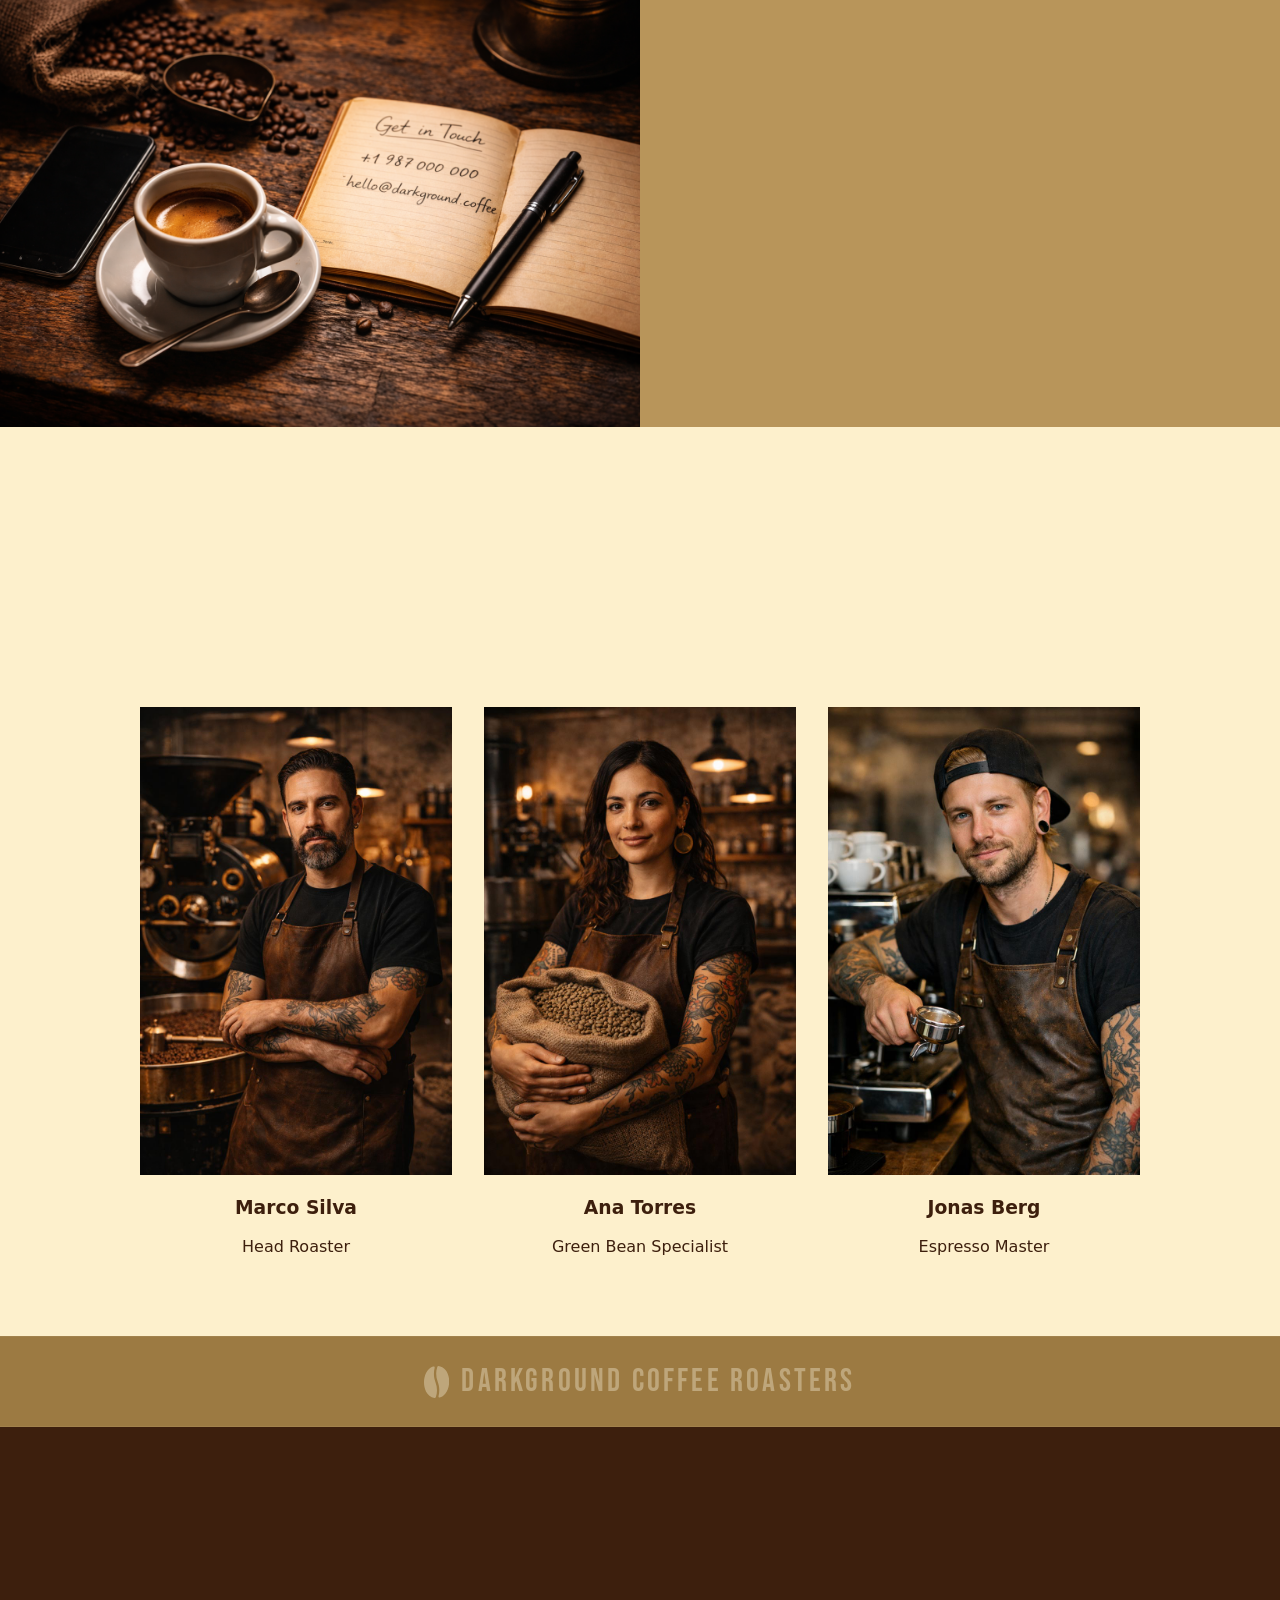
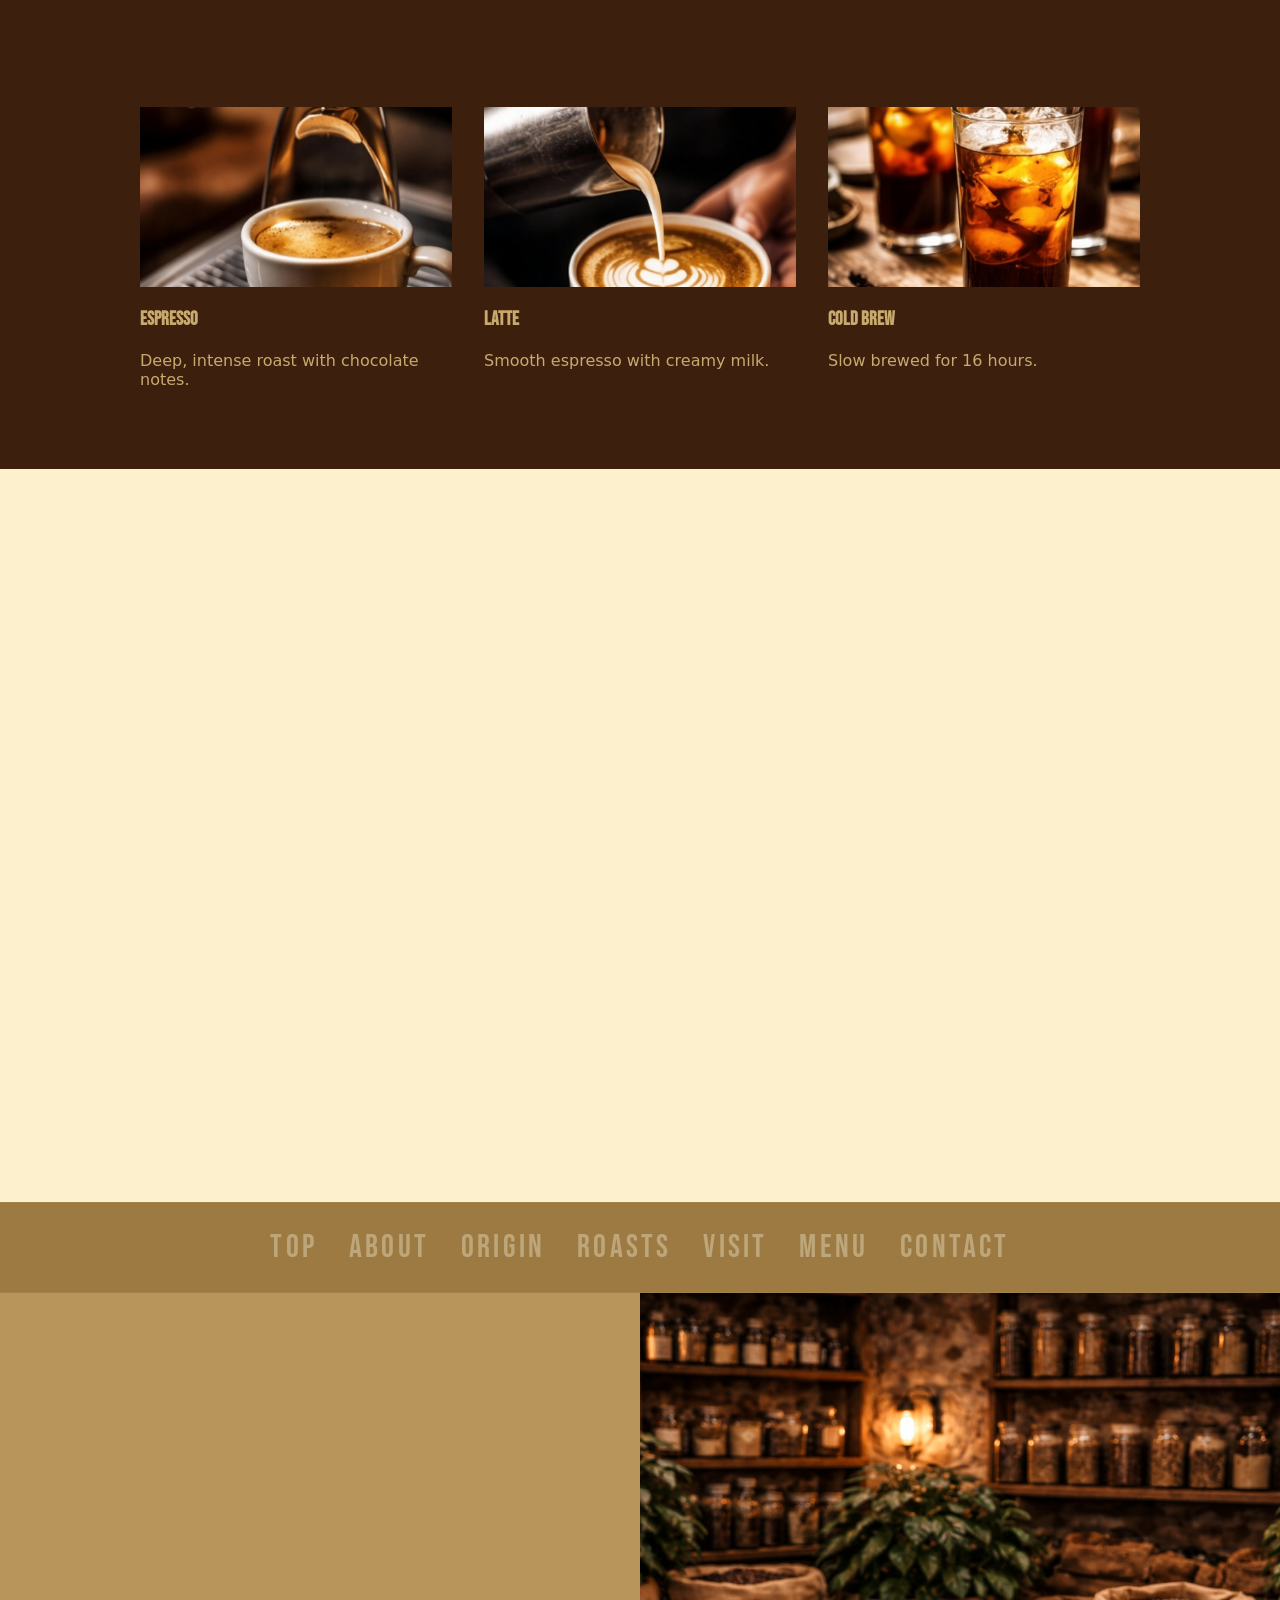
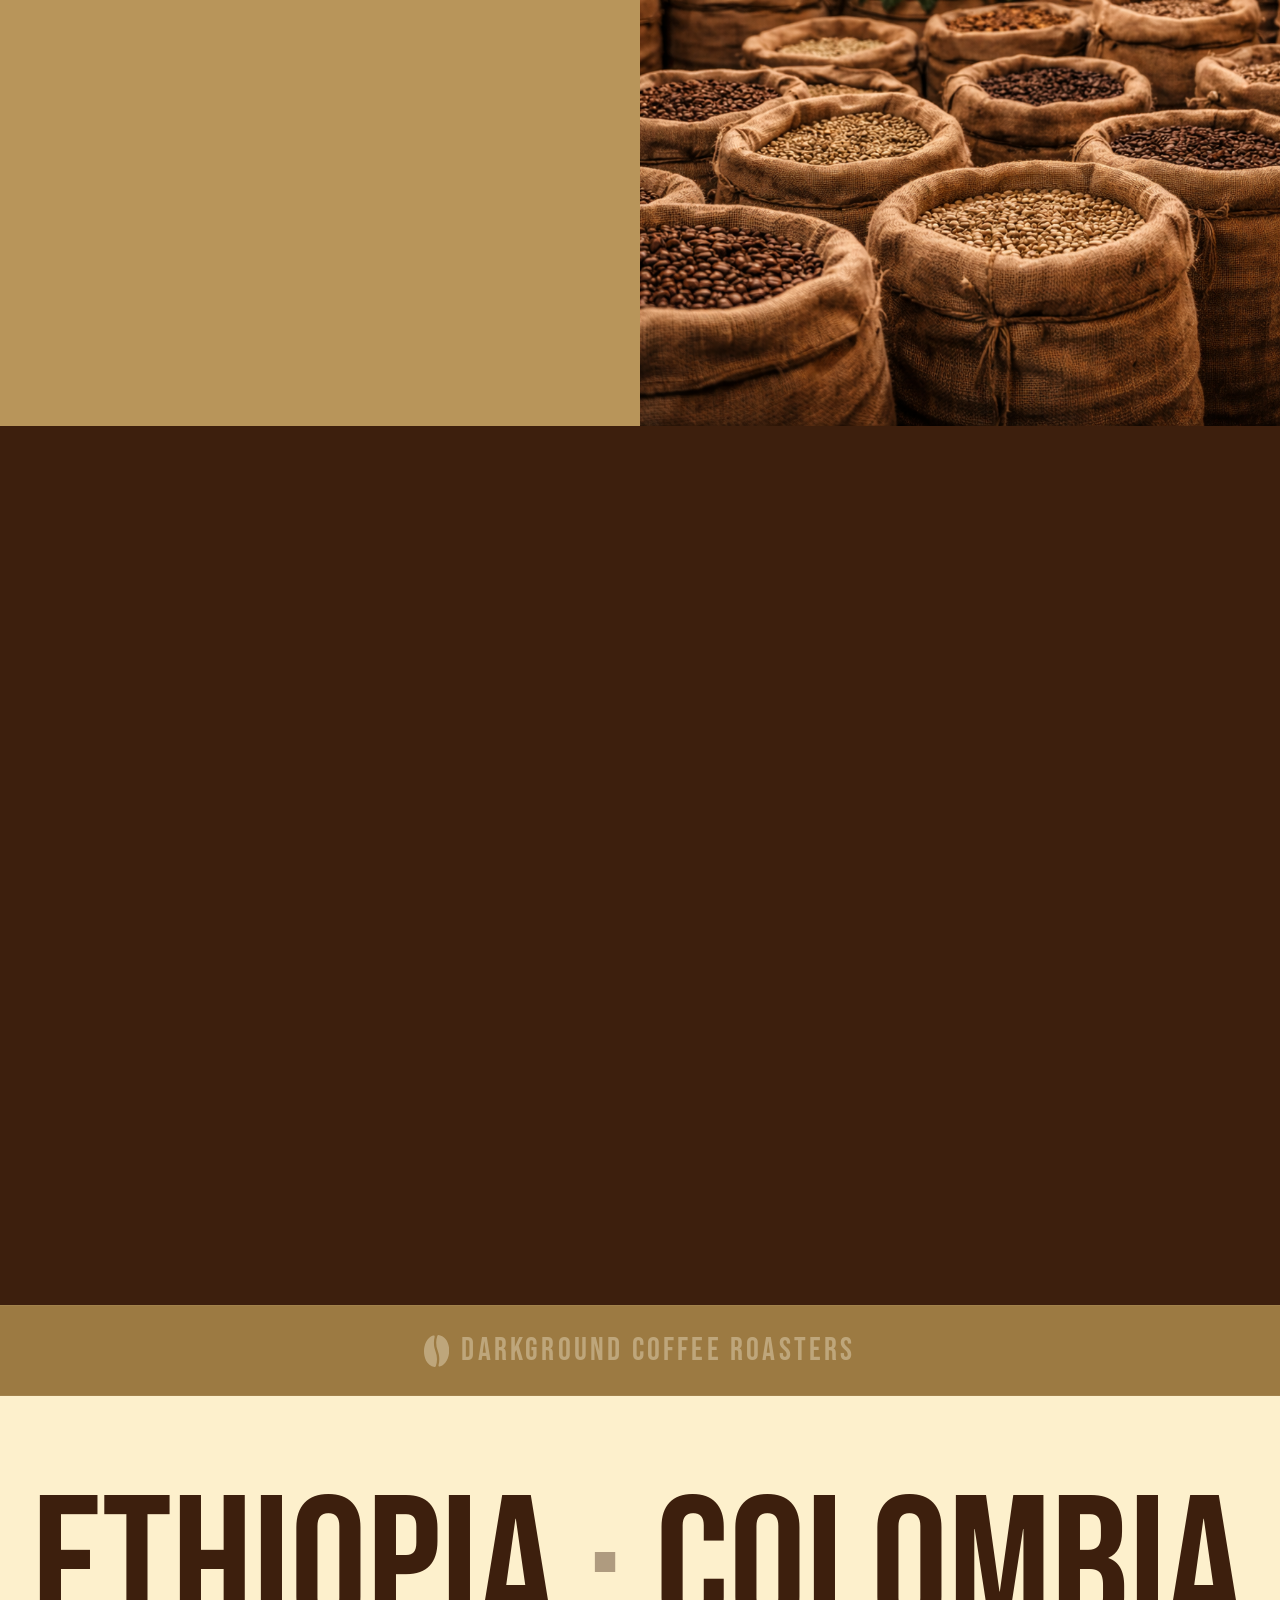
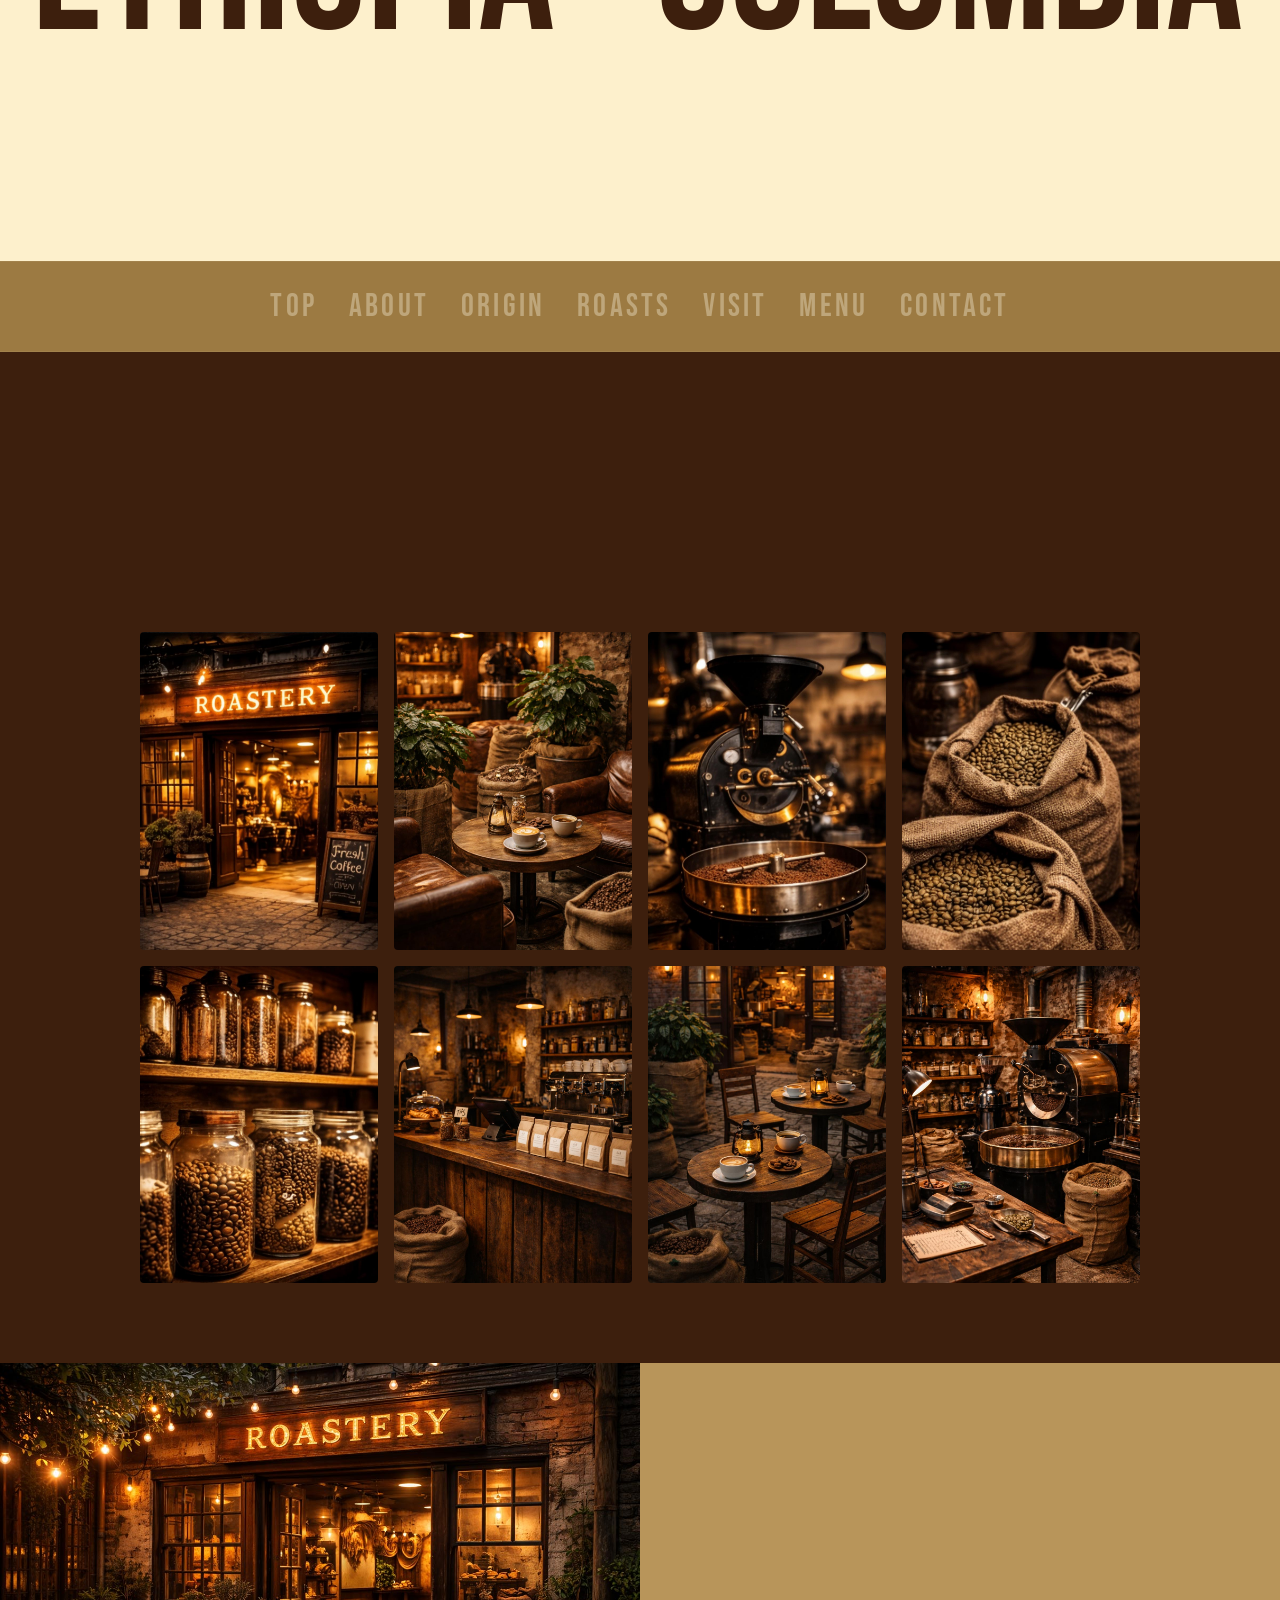
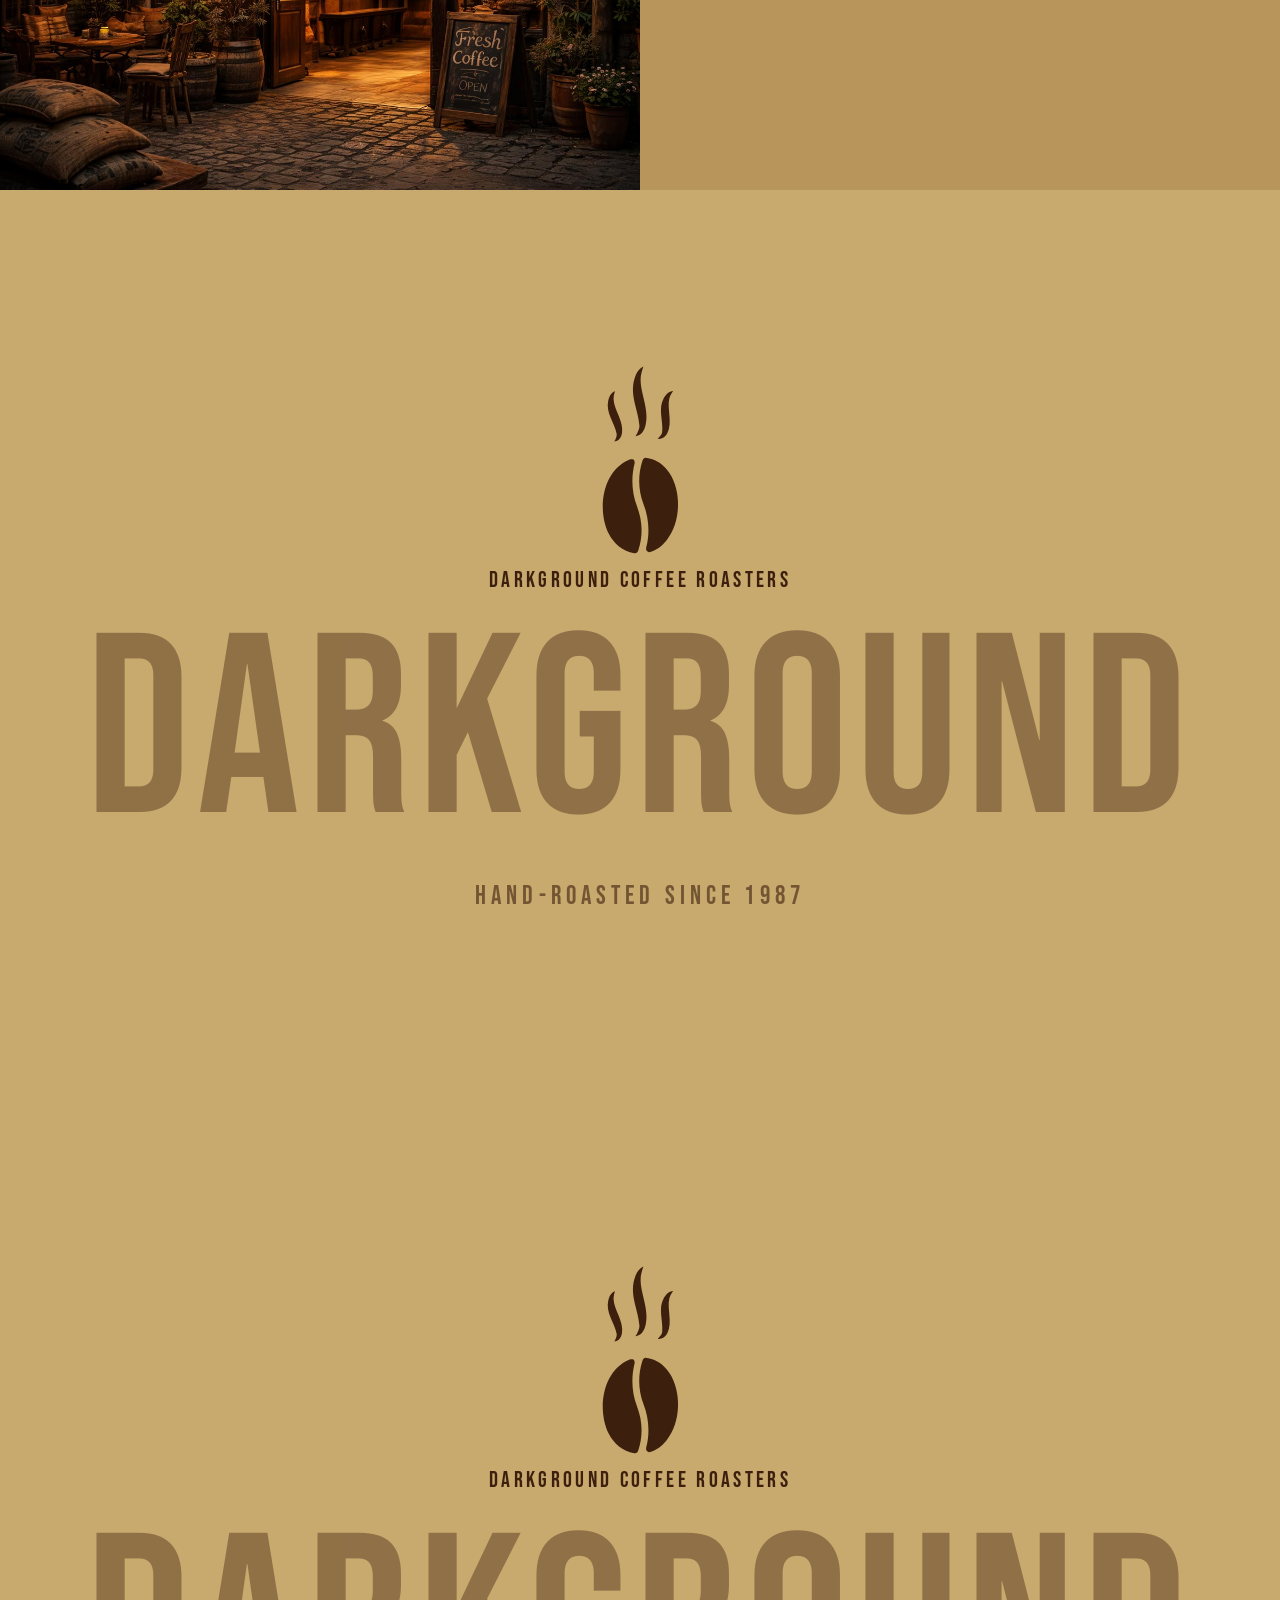
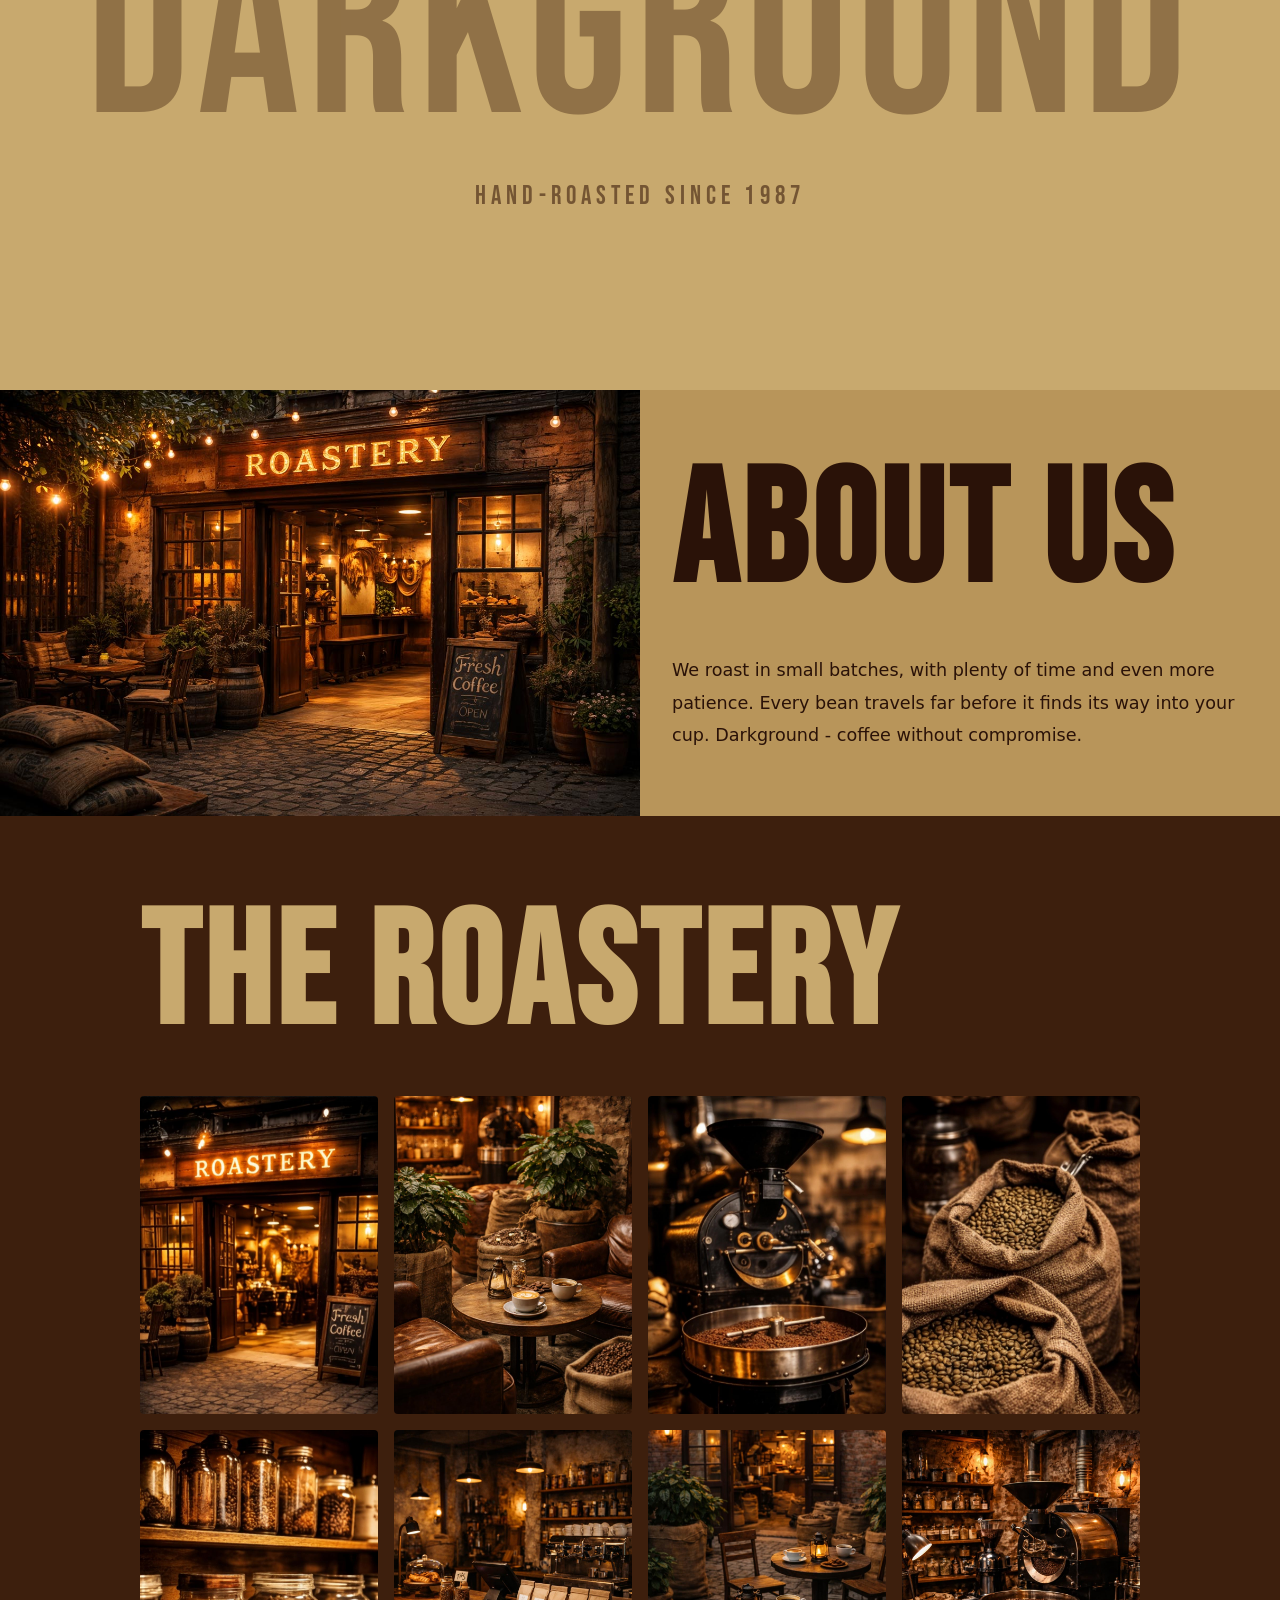
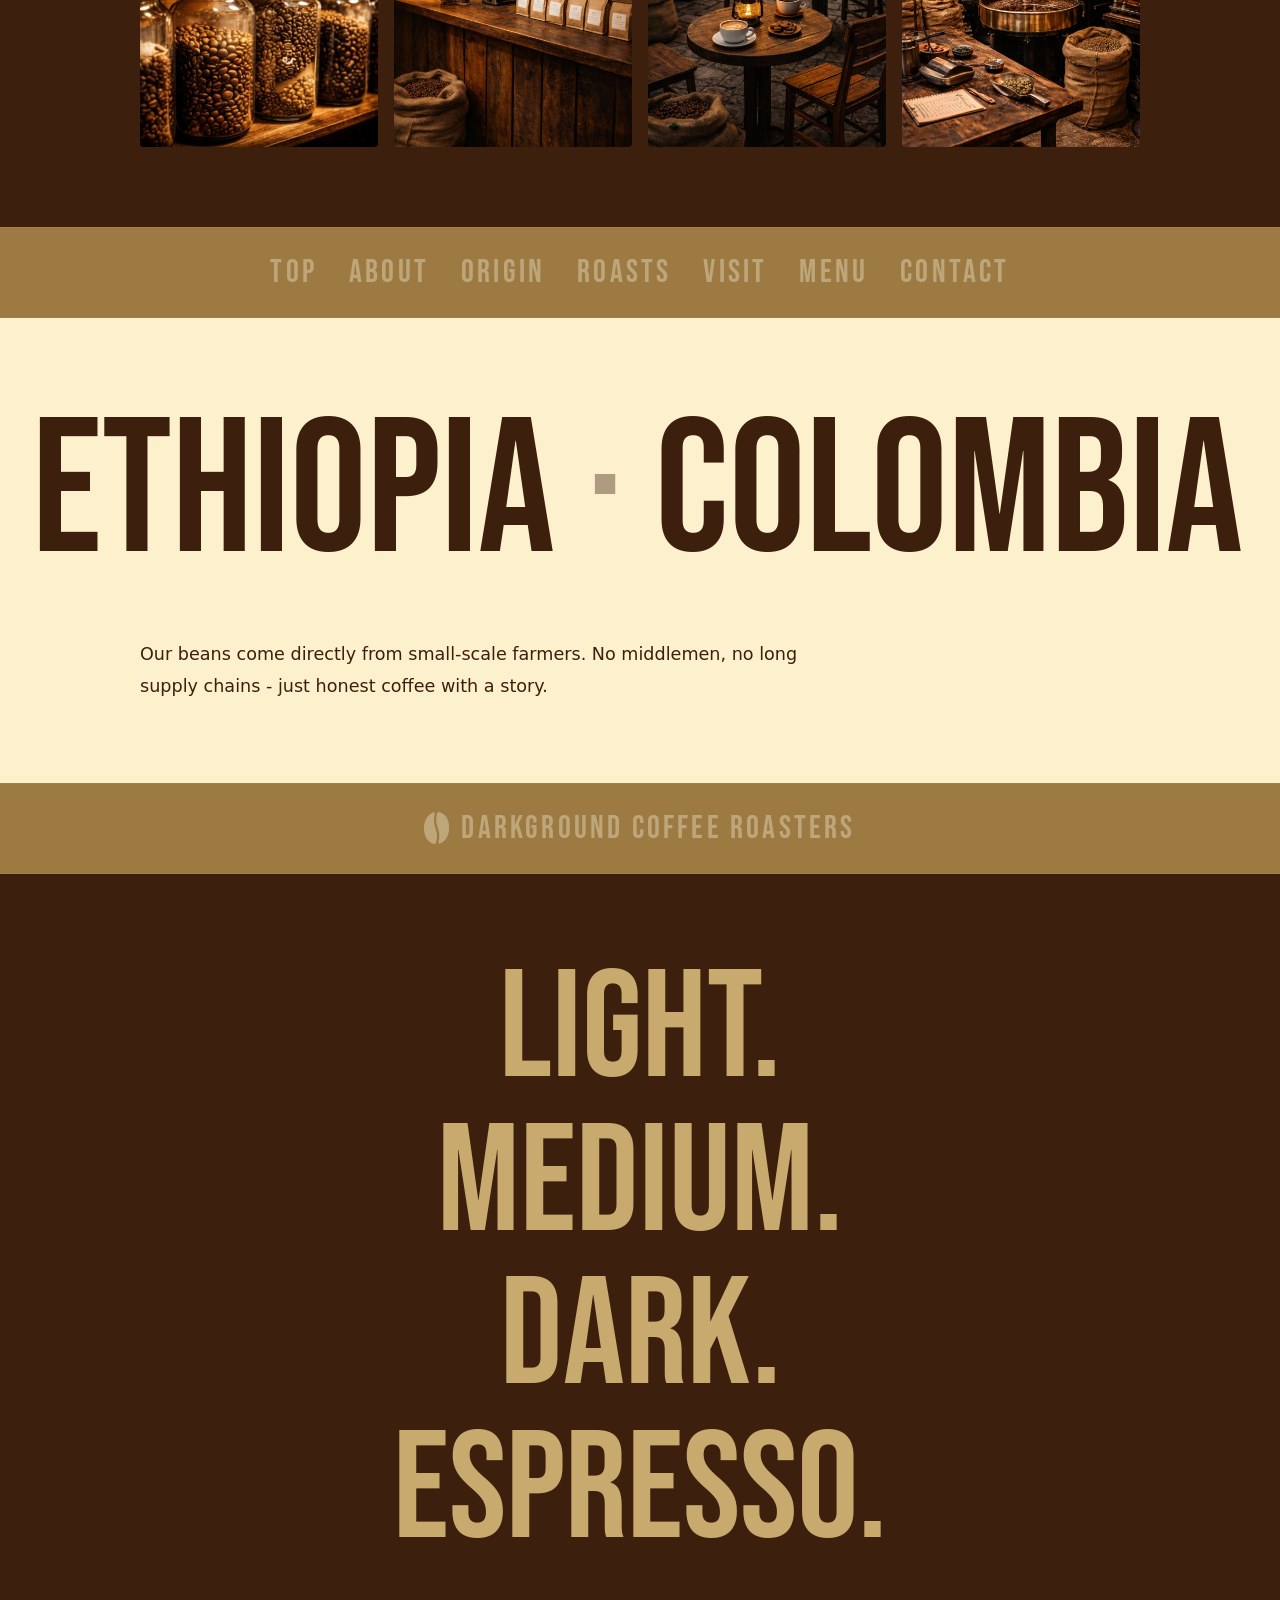
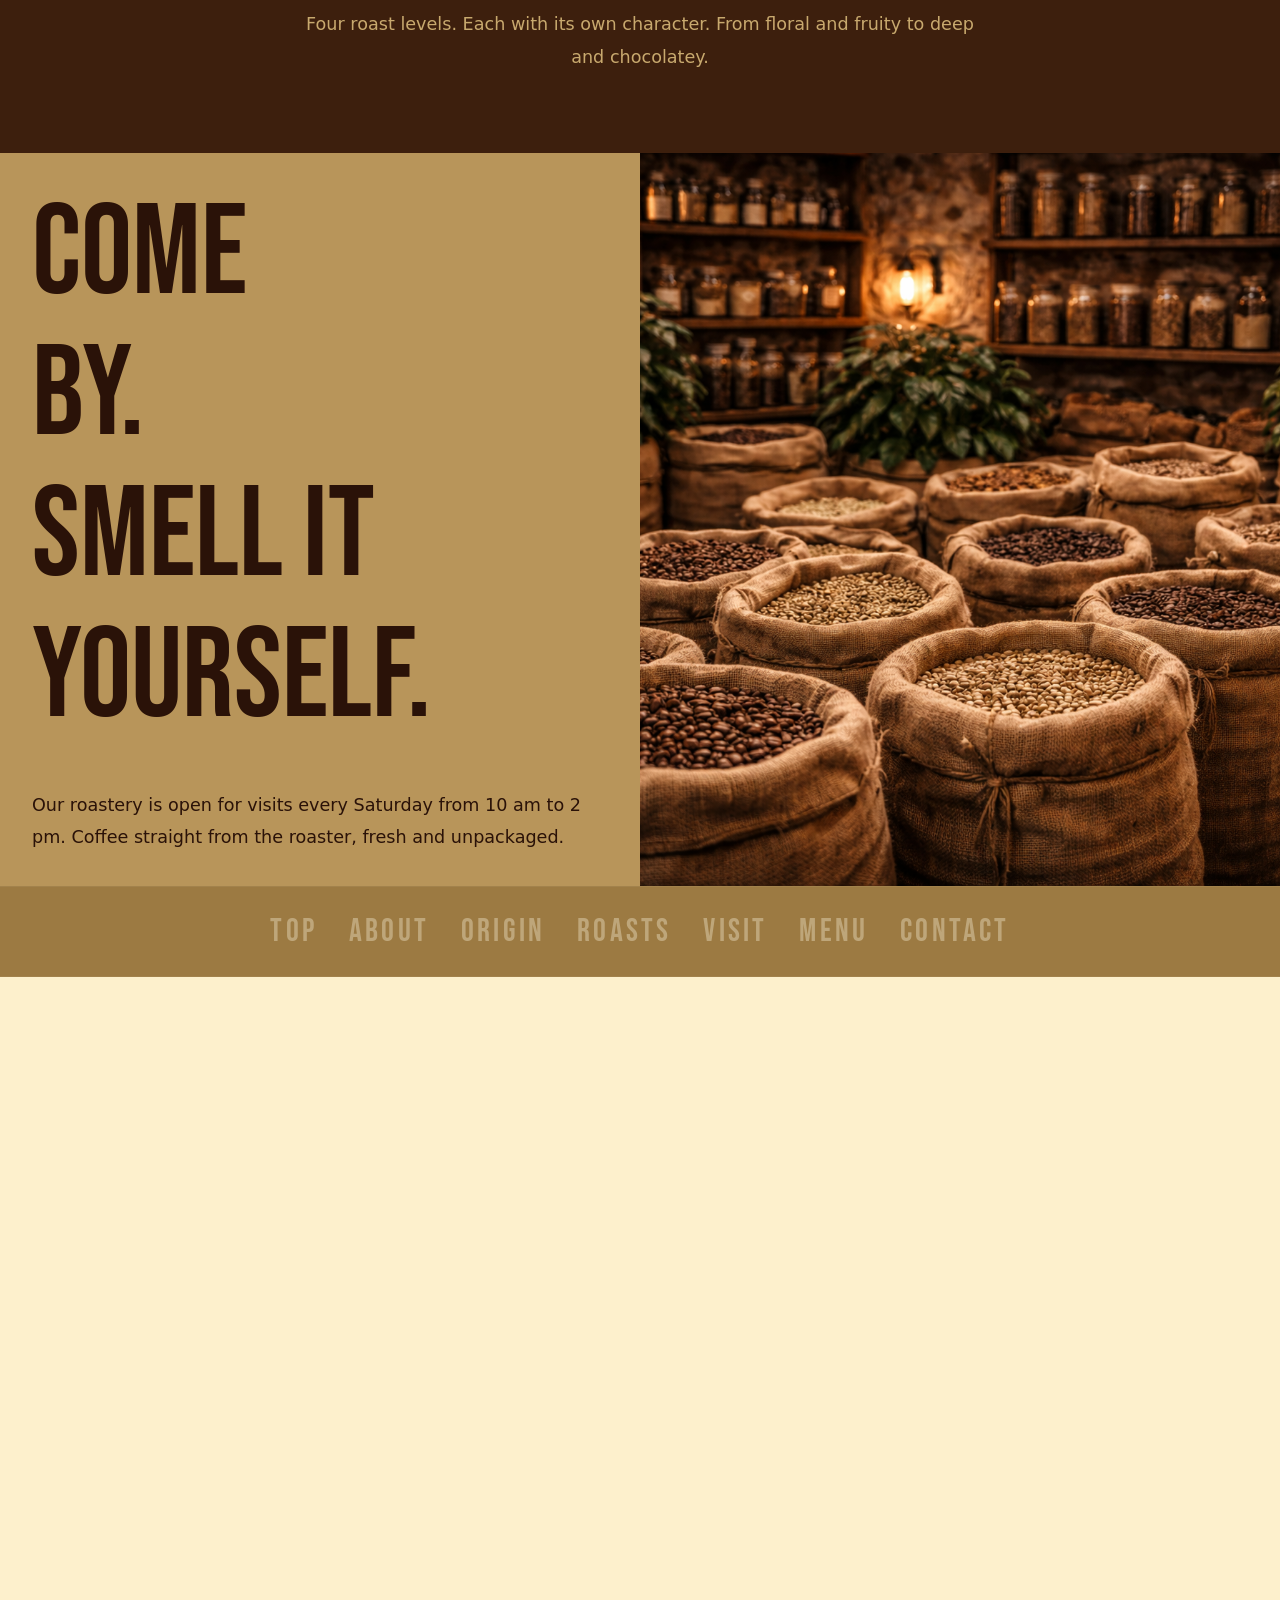
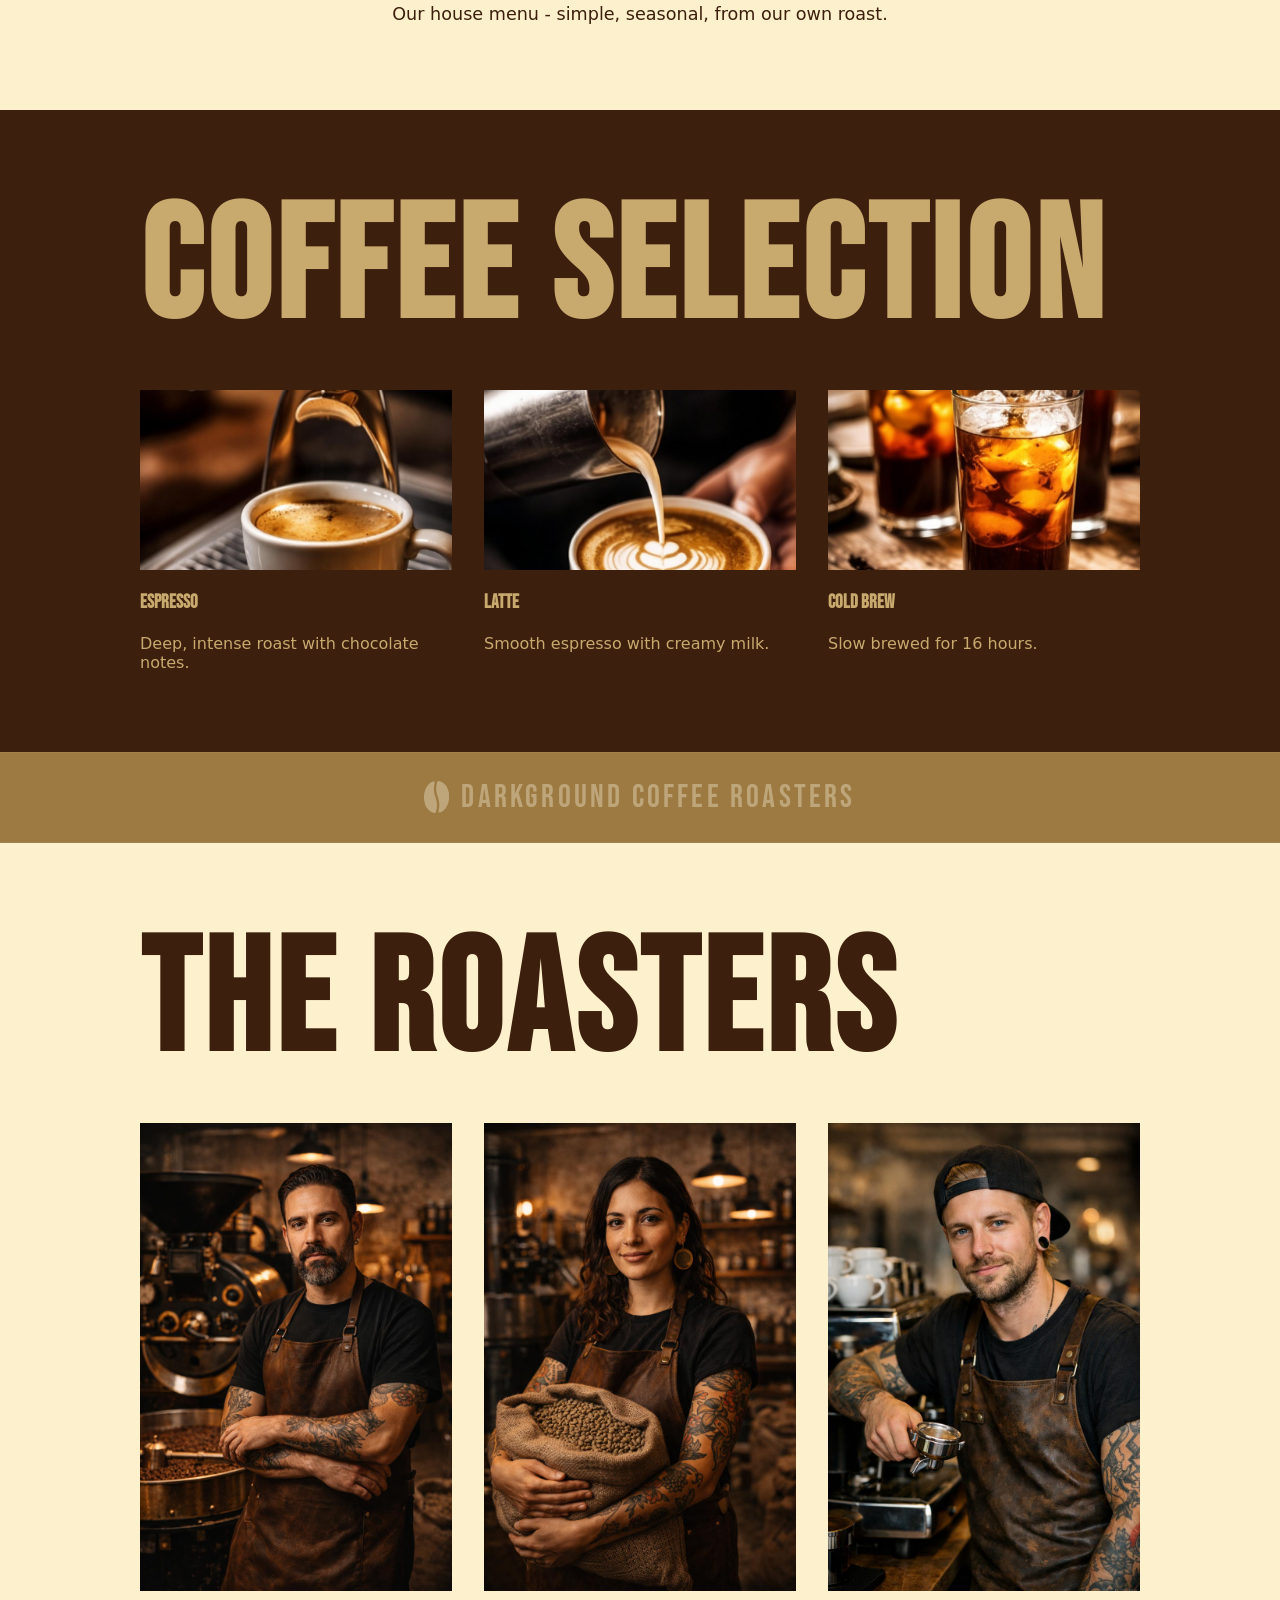
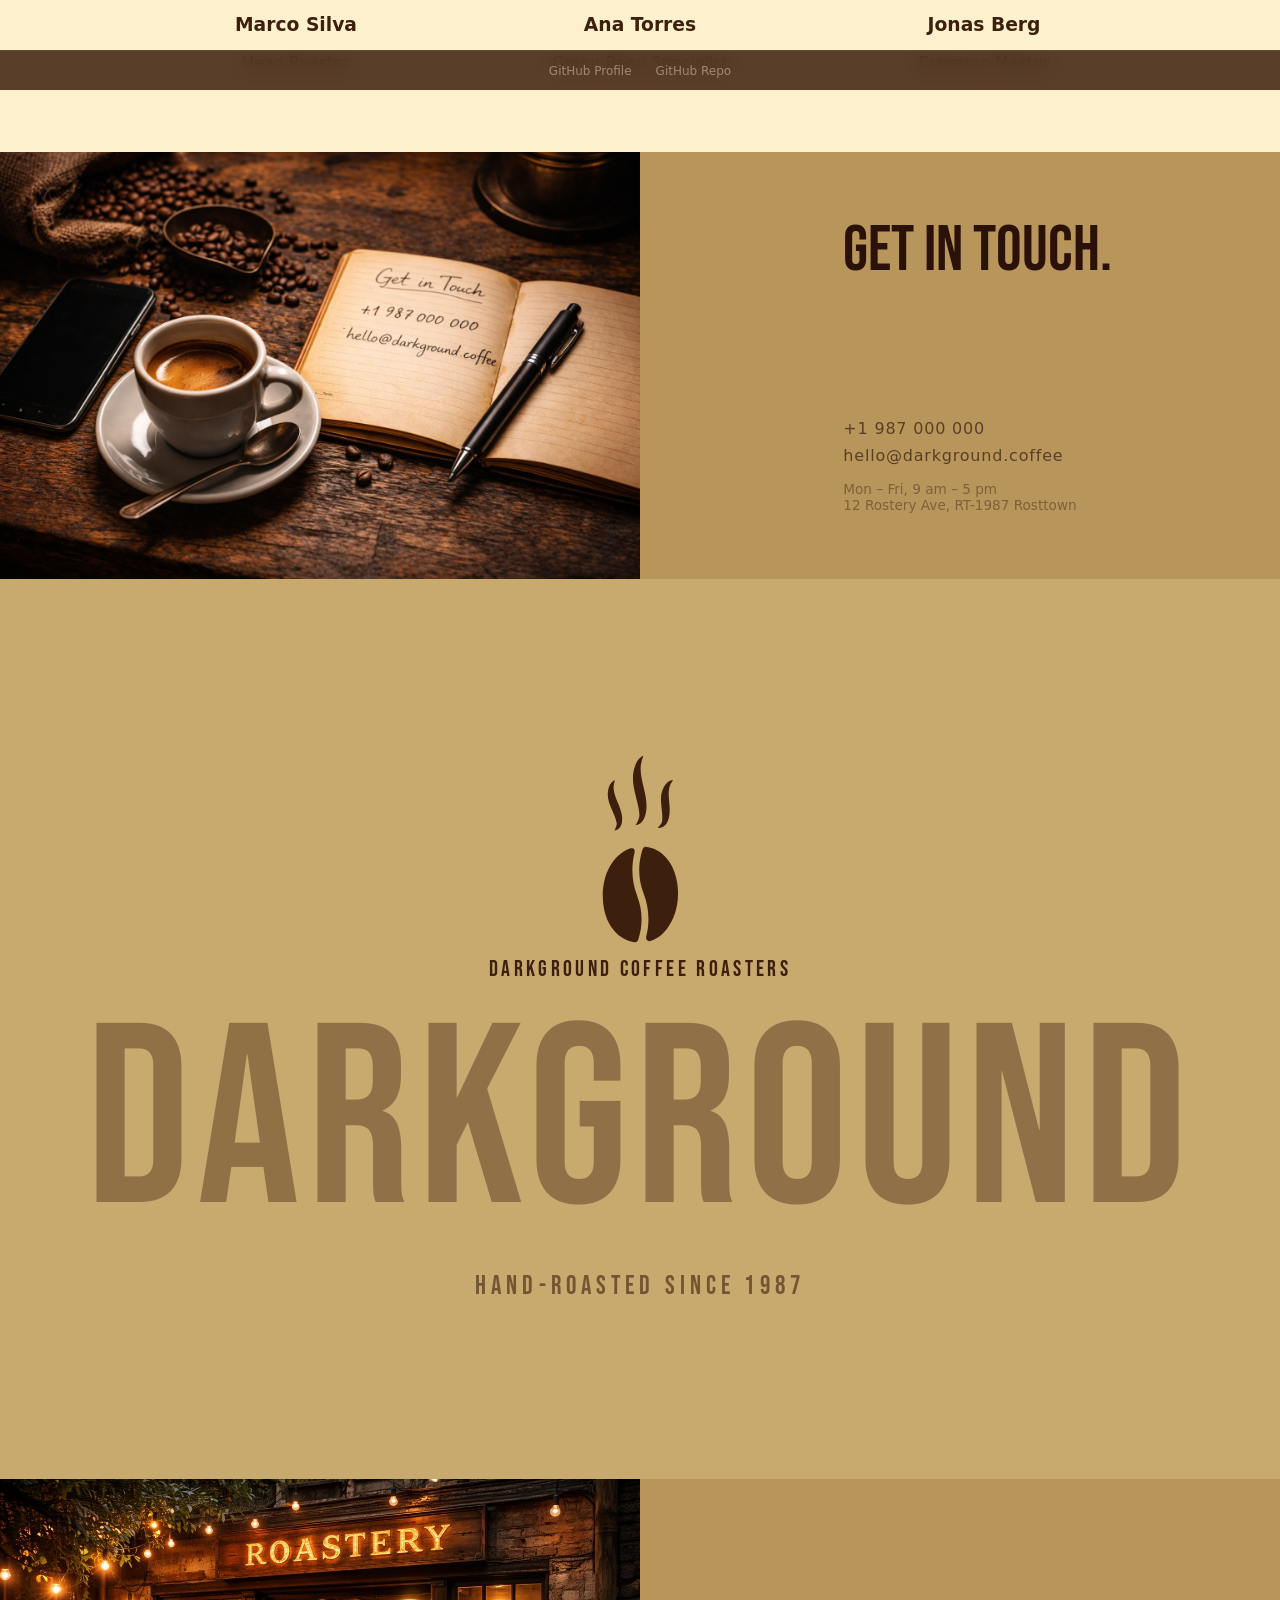
==== index.html @ 76f789fd "feat: add gallery, coffee, team sections and update nav - Gallery section with responsive image grid" ====
<!DOCTYPE html>
<html lang="en">

    <head>
        <meta charset="UTF-8">
        <meta name="viewport" content="width=device-width, initial-scale=1.0">
        <title>Darkground Coffee – DevPanicZone</title>
        <link rel="icon" href="img/favicon.svg" type="image/svg+xml">
        <link rel="icon" href="img/favicon.png" type="image/png">
        <meta name="description"
            content="Darkground Coffee Roasters | Implementation Sample of CSS animations and endless section loop scfrolling">
        <meta name="author" content="Bianca | DontDevPanic">
        <meta name="robots" content="index, follow">
        <link rel="stylesheet" href="css/style.css">
    </head>

    <body>

        <!-- INTRO -->
        <div id="intro" aria-hidden="true">
            <div class="reveal-sequence intro-sequence">
                <span class="reveal-word">Coffee</span>
                <span class="reveal-word">Roast</span>
                <span class="reveal-word">Enjoy</span>
                <span class="reveal-word">Repeat</span>
            </div>
        </div>

        <!-- MAIN CONTENT -->
        <main id="main-content">

            <!-- HERO - 100vh, endless loop anchor -->
            <section id="hero" class="hero">
                <div class="hero-center">
                    <svg class="hero-svg" id="Layer_1" data-name="Layer 1" xmlns="http://www.w3.org/2000/svg"
                        viewBox="0 0 100 245">
                        <defs>
                            <style>
                                .cls-2 {
                                    fill: currentColor;
                                }

                                /* Dampf: alle drei Paths teilen die Animation, versetzt */
                                .steam-path {
                                    fill: currentColor;
                                    transform-origin: center bottom;
                                }

                                .steam-path:nth-child(1) {
                                    animation: steamFloat 2.8s ease-in-out infinite;
                                    animation-delay: 0s;
                                }

                                .steam-path:nth-child(2) {
                                    animation: steamFloat 2.8s ease-in-out infinite;
                                    animation-delay: 0.6s;
                                }

                                .steam-path:nth-child(3) {
                                    animation: steamFloat 2.8s ease-in-out infinite;
                                    animation-delay: 1.2s;
                                }

                                @keyframes steamFloat {
                                    0% {
                                        opacity: 0;
                                        transform: translateY(0) scaleX(1);
                                    }

                                    20% {
                                        opacity: 1;
                                    }

                                    80% {
                                        opacity: 0.4;
                                    }

                                    100% {
                                        opacity: 0;
                                        transform: translateY(-18px) scaleX(0.7);
                                    }
                                }

                                @media (prefers-reduced-motion: reduce) {
                                    .steam-path {
                                        animation: none;
                                        opacity: 0.7;
                                    }
                                }
                            </style>
                        </defs>

                        <!-- Bean -->
                        <g id="_6Aszwu.tif" data-name="6Aszwu.tif">
                            <g>
                                <path class="cls-2"
                                    d="M83.65,227.41c-6.07,7.24-13.14,12.74-22.05,14.97-.91.23-2.94-.9-3.47-1.67-.68-.98-.94-2.9-.56-4.36,4.93-18.99,3.49-38-3.5-56.25-6.99-18.25-7.41-37.56-1.63-55.92.44-1.39,2.06-4.7,3.74-4.58,11.45.76,21.17,6.82,28.45,15.52,19.6,23.47,19.07,68.38-.97,92.31Z" />
                                <path class="cls-2"
                                    d="M41.94,243.92c-15.02-2.52-26.6-12.4-33.25-25.68C-6.61,187.72.12,135.78,36.12,121.63c1.24-.49,3.77-.37,4.77.16,1.14.61,1.97,3.38,1.56,5.01-4.68,18.75-3.77,37.86,3.19,56.09,7.15,18.7,7.94,38.41,1.55,57.49-.69,2.05-2.23,4.05-5.25,3.54Z" />
                            </g>
                        </g>

                        <!-- Steam -->
                        <g class="steam-group">
                            <path class="steam-path"
                                d="M16,98.32s3.88-6.19,3.09-10.22c-2.83-14.45-14.58-27.31-10.94-43.26,2.4-10.49,8.7-11.96,8.7-11.96,0,0-1.93,6.16-1.74,10.64.57,13.43,13.62,28.73,10.89,44.06-1.93,10.82-10,10.74-10,10.74Z" />
                            <path class="steam-path"
                                d="M72.42,94.69s5.53-4.77,5.97-8.86c1.56-14.64-5.88-30.39,2.31-44.57,5.38-9.31,11.84-8.86,11.84-8.86,0,0-3.67,5.32-4.8,9.66-3.41,13,4.55,31.46-2.59,45.31-5.03,9.77-12.72,7.32-12.72,7.32Z" />
                            <path class="steam-path"
                                d="M43.74,91.32s5.32-8.24,4.98-13.87c-1.22-20.19-12.92-38.88-6.5-60.62C46.43,2.53,53.87,1,53.87,1c0,0-3.08,8.35-3.49,14.56-1.22,18.59,11.62,40.76,6.34,61.72-3.72,14.79-12.98,14.04-12.98,14.04Z" />
                        </g>
                    </svg>
                    <h1 class="hero-title">Darkground Coffee Roasters</h1>
                    <span class="hero-brand" aria-hidden="true">Darkground</span>
                    <p class="hero-tagline">Hand-roasted since 1987</p>
                </div>
            </section>

            <!-- SECTION ABOUT (Reveal) -->
            <section id="about" class="section-full section--dark">
                <div class="split-layout">

                    <div class="split-media">
                        <img src="img/roastery-outside-generated.jpg" alt="Entrance of Darkground Coffee Roasters">
                    </div>

                    <div class="section-inner">
                        <h2 class="reveal">About Us</h2>
                        <p class="reveal body-text">
                            We roast in small batches, with plenty of time and even more patience.
                            Every bean travels far before it finds its way into your cup.
                            Darkground - coffee without compromise.
                        </p>
                    </div>

                </div>
            </section>

            <!-- SECTION ROASTERY GALERY -->
            <section id="gallery" class="section section--mid">
                <div class="section-inner">
                    <h2 class="reveal">The Roastery</h2>

                    <div class="gallery-grid">
                        <img src="img/roastery-1.jpg" alt="">
                        <img src="img/roastery-2.jpg" alt="">
                        <img src="img/roastery-3.jpg" alt="">
                        <img src="img/roastery-4.jpg" alt="">
                        <img src="img/roastery-5.jpg" alt="">
                        <img src="img/roastery-6.jpg" alt="">
                        <img src="img/roastery-7.jpg" alt="">
                        <img src="img/roastery-8.jpg" alt="">
                    </div>
                </div>
            </section>

            <!-- INLINE NAV -->
            <nav class="inline-nav" aria-label="Page navigation">
                <a href="#hero">Top</a>
                <a href="#about">About</a>
                <a href="#origin">Origin</a>
                <a href="#roasts">Roasts</a>
                <a href="#visit">Visit</a>
                <a href="#menu">Menu</a>
                <a href="#contact">Contact</a>
            </nav>

            <!-- SECTION ORIGIN (Ticker) -->
            <section id="origin" class="section section--accent">
                <div class="ticker-wrap" aria-hidden="true">
                    <div class="ticker">
                        <div class="ticker-group">
                            <span class="ticker-item">Ethiopia</span>
                            <span class="ticker-item sep">·</span>
                            <span class="ticker-item">Colombia</span>
                            <span class="ticker-item sep">·</span>
                            <span class="ticker-item">Sumatra</span>
                            <span class="ticker-item sep">·</span>
                            <span class="ticker-item">Guatemala</span>
                            <span class="ticker-item sep">·</span>
                        </div>
                        <div class="ticker-group" aria-hidden="true">
                            <span class="ticker-item">Ethiopia</span>
                            <span class="ticker-item sep">·</span>
                            <span class="ticker-item">Colombia</span>
                            <span class="ticker-item sep">·</span>
                            <span class="ticker-item">Sumatra</span>
                            <span class="ticker-item sep">·</span>
                            <span class="ticker-item">Guatemala</span>
                            <span class="ticker-item sep">·</span>
                        </div>
                    </div>
                </div>
                <p class="visually-hidden">Ethiopia, Colombia, Sumatra, Guatemala</p>
                <div class="section-inner section-inner--pad-top">
                    <p class="reveal body-text">
                        Our beans come directly from small-scale farmers. No middlemen,
                        no long supply chains - just honest coffee with a story.
                    </p>
                </div>
            </section>

            <!-- INLINE BRAND -->
            <nav class="inline-nav inline-nav--brand" aria-label="Page navigation">
                <a href="#hero" class="brand-link">
                    <svg class="brand-logo" xmlns="http://www.w3.org/2000/svg" viewBox="0 0 17.83 22.64"
                        aria-hidden="true" focusable="false">
                        <path
                            d="M15.04,19.62c-1.1,1.32-2.39,2.32-4.01,2.72-.17.04-.53-.16-.63-.3-.12-.18-.17-.53-.1-.79.9-3.46.64-6.92-.64-10.24s-1.35-6.83-.3-10.18c.08-.25.37-.85.68-.83,2.08.14,3.85,1.24,5.18,2.83,3.57,4.27,3.47,12.44-.18,16.8Z"
                            fill="currentColor" />
                        <path
                            d="M7.45,22.63c-2.73-.46-4.84-2.26-6.05-4.67C-1.38,12.4-.16,2.95,6.39.37c.23-.09.69-.07.87.03.21.11.36.61.28.91-.85,3.41-.69,6.89.58,10.21,1.3,3.4,1.44,6.99.28,10.46-.12.37-.41.74-.96.65Z"
                            fill="currentColor" />
                    </svg>
                    Darkground Coffee Roasters
                </a>
            </nav>

            <!-- SECTION ROASTS (Stagger words) -->
            <section id="roasts" class="section section--mid">
                <div class="section-inner">
                    <div class="stagger-sequence" aria-hidden="true">
                        <span class="stagger-item">Light.</span>
                        <span class="stagger-item">Medium.</span>
                        <span class="stagger-item">Dark.</span>
                        <span class="stagger-item">Espresso.</span>
                    </div>
                    <p class="visually-hidden">Light, Medium, Dark, Espresso</p>
                    <p class="reveal body-text body-text--center">
                        Four roast levels. Each with its own character.
                        From floral and fruity to deep and chocolatey.
                    </p>
                </div>
            </section>

            <!-- SECTION VISIT -->
            <section id="visit" class="section-full section--dark section--overflow-hidden">
                <div class="split-layout split-layout--reverse">

                    <div class="section-inner">
                        <div class="slide-in-wrap" aria-hidden="true">
                            <span class="slide-in-left">Come</span>
                            <span class="slide-in-right">by.</span>
                            <span class="slide-in-left">Smell it</span>
                            <span class="slide-in-right">yourself.</span>
                        </div>
                        <p class="visually-hidden">Come by. Smell it yourself.</p>
                        <p class="reveal body-text">
                            Our roastery is open for visits every Saturday from 10 am to 2 pm.
                            Coffee straight from the roaster, fresh and unpackaged.
                        </p>
                    </div>

                    <div class="split-media">
                        <img src="img/coffee-beans-landscape.png" alt="Outside view of the Darkground roastery">
                    </div>

                </div>
            </section>

            <!-- INLINE NAV -->
            <nav class="inline-nav" aria-label="Page navigation">
                <a href="#hero">Top</a>
                <a href="#about">About</a>
                <a href="#origin">Origin</a>
                <a href="#roasts">Roasts</a>
                <a href="#visit">Visit</a>
                <a href="#menu">Menu</a>
                <a href="#contact">Contact</a>
            </nav>

            <!-- SECTION MENU (Typewriter) -->
            <section id="menu" class="section section--accent">
                <div class="section-inner">
                    <div class="typewriter-wrap" aria-hidden="true">
                        <span class="typewriter tw-1">Espresso</span>
                        <span class="typewriter tw-2">Filter Coffee</span>
                        <span class="typewriter tw-3">Cold Brew</span>
                    </div>
                    <p class="visually-hidden">Espresso, Filter Coffee, Cold Brew</p>
                    <p class="reveal body-text body-text--center">
                        Our house menu - simple, seasonal, from our own roast.
                    </p>
                </div>
            </section>

            <!-- SECTION PRODUCTS () -->
            <section id="coffee" class="section section--mid">
                <div class="section-inner">
                    <h2 class="reveal">Coffee Selection</h2>

                    <div class="coffee-grid">

                        <article class="coffee-card">
                            <img src="img/espresso.jpg" alt="">
                            <h3>Espresso</h3>
                            <p>Deep, intense roast with chocolate notes.</p>
                        </article>

                        <article class="coffee-card">
                            <img src="img/latte.jpg" alt="">
                            <h3>Latte</h3>
                            <p>Smooth espresso with creamy milk.</p>
                        </article>

                        <article class="coffee-card">
                            <img src="img/coldbrew.jpg" alt="">
                            <h3>Cold Brew</h3>
                            <p>Slow brewed for 16 hours.</p>
                        </article>

                    </div>
                </div>
            </section>

            <!-- INLINE BRAND -->
            <nav class="inline-nav inline-nav--brand" aria-label="Page navigation">
                <a href="#hero" class="brand-link">
                    <svg class="brand-logo" xmlns="http://www.w3.org/2000/svg" viewBox="0 0 17.83 22.64"
                        aria-hidden="true" focusable="false">
                        <path
                            d="M15.04,19.62c-1.1,1.32-2.39,2.32-4.01,2.72-.17.04-.53-.16-.63-.3-.12-.18-.17-.53-.1-.79.9-3.46.64-6.92-.64-10.24s-1.35-6.83-.3-10.18c.08-.25.37-.85.68-.83,2.08.14,3.85,1.24,5.18,2.83,3.57,4.27,3.47,12.44-.18,16.8Z"
                            fill="currentColor" />
                        <path
                            d="M7.45,22.63c-2.73-.46-4.84-2.26-6.05-4.67C-1.38,12.4-.16,2.95,6.39.37c.23-.09.69-.07.87.03.21.11.36.61.28.91-.85,3.41-.69,6.89.58,10.21,1.3,3.4,1.44,6.99.28,10.46-.12.37-.41.74-.96.65Z"
                            fill="currentColor" />
                    </svg>
                    Darkground Coffee Roasters
                </a>
            </nav>

            <!-- SECTION TEAM () -->
            <section id="team" class="section section--accent">
                <div class="section-inner">
                    <h2 class="reveal">The Roasters</h2>

                    <div class="team-grid">

                        <div class="team-member">
                            <img src="img/roaster1.jpg" alt="">
                            <h3>Marco Silva</h3>
                            <p>Head Roaster</p>
                        </div>

                        <div class="team-member">
                            <img src="img/roaster2.jpg" alt="">
                            <h3>Ana Torres</h3>
                            <p>Green Bean Specialist</p>
                        </div>

                        <div class="team-member">
                            <img src="img/roaster3.jpg" alt="">
                            <h3>Jonas Berg</h3>
                            <p>Espresso Master</p>
                        </div>

                    </div>
                </div>
            </section>

            <!-- SECTION: CONTACT -->
            <section id="contact" class="section-full section--dark">
                <div class="split-layout">

                    <div class="split-media">
                        <img src="img/darkground-contact-generated.png" alt="Outside view of the Darkground roastery">
                    </div>

                    <div class="section-inner">
                        <h2 class="visually-hidden">Contact</h2>

                        <div class="reveal-sequence--contact" aria-hidden="true">
                            <span class="reveal-fade">Get</span>
                            <span class="reveal-fade">in</span>
                            <span class="reveal-fade">Touch.</span>
                            <span class="reveal-fade-full">Get in Touch.</span>
                        </div>
                        <p class="visually-hidden">Get in Touch.</p>

                        <div class="contact-info reveal">
                            <a href="tel:+1987000000">+1 987 000 000</a>
                            <a href="mailto:hello@darkground.coffee">hello@darkground.coffee</a>
                            <p style="opacity:0.4; font-size:0.85rem; margin-top:0.5rem;">
                                Mon – Fri, 9 am – 5 pm<br>
                                12 Rostery Ave, RT-1987 Rosttown
                            </p>
                        </div>
                    </div>

                </div>
            </section>



        </main>

        <!-- FOOTER - fixed, always on top -->
        <footer class="footer">
            <nav class="footer-nav" aria-label="Footer navigation">
                <a href="https://github.com/dontdevpanic" target="_blank" rel="noopener">GitHub Profile</a>
                <a href="#" target="_blank" rel="noopener">GitHub Repo</a>
            </nav>
        </footer>

        <script src="js/main.js"></script>

    </body>

</html>
---- css/style.css ----
/* ==== FONTS ==== */

@font-face {
    font-family: 'Bebas';
    src: url('../fonts/bebas-neue-regular.woff2') format('woff2'),
        url('../fonts/bebas-neue-regular.woff') format('woff');
    font-weight: 400;
    font-style: normal;
    font-display: swap;
}

/* ==== CUSTOM PROPERTIES ==== */

:root {
    --display-font: 'Bebas', 'Arial Narrow', Arial, sans-serif;
    --body-font: system-ui, -apple-system, sans-serif;

    /* Rösterei-Palette */
    --creme: #f2e9d0;
    --karamell: #c8a96e;
    --espresso: #3d1f0d;

    --light: var(--creme);
    --dark: var(--espresso);
    --muted: var(--karamell);

    --opacity-muted: 0.6;

    /* Hero-Farben — Loops are changed via JS */
    --hero-bg: var(--espresso);
    --hero-color: var(--creme);
}

/* ==== RESET / BASE ==== */

*,
*::before,
*::after {
    box-sizing: border-box;
}

html {
    font-size: 100%;
    scroll-behavior: smooth;
}

body {
    margin: 0;
    font-family: var(--body-font);
    background: var(--espresso);
    color: var(--creme);
    padding-bottom: 40px;
    /* Place for fixed footer */
}

/* No scrolling at Intro Section */
body.intro-active {
    overflow: hidden;
}

h1,
h2 {
    font-family: var(--display-font);
    letter-spacing: 0.03em;
    /* text-transform: uppercase; */
    margin: 0;
}

h1 {
    font-size: clamp(4rem, 24vw, 24rem);
    line-height: 1;
}

h2 {
    font-size: clamp(3rem, 14vw, 10rem);
    line-height: 1;
}

p {
    margin: 0;
}

/* ==== UTILITIES ==== */

.visually-hidden {
    position: absolute;
    width: 1px;
    height: 1px;
    overflow: hidden;
    clip: rect(0, 0, 0, 0);
    white-space: nowrap;
}

/* ==== INTRO ==== */

#intro {
    position: fixed;
    inset: 0;
    background: var(--espresso);
    display: flex;
    align-items: center;
    justify-content: center;
    z-index: 9999;
    /* JS fügt .intro--exit hinzu */
}

#intro.intro--exit {
    animation: introSlideUp 0.7s cubic-bezier(0.76, 0, 0.24, 1) forwards;
}

@keyframes introSlideUp {
    from {
        transform: translateY(0);
        opacity: 1;
    }

    to {
        transform: translateY(-100%);
        opacity: 1;
    }
}

/* reveal-sequence */

.reveal-sequence {
    position: relative;
    height: 1em;
    font-family: var(--display-font);
    font-size: clamp(3rem, 18vw, 14rem);
    /* text-transform: uppercase; */
    line-height: 1;
    text-align: center;
}

.reveal-word {
    position: absolute;
    left: 50%;
    transform: translateX(-50%);
    opacity: 0;
    white-space: nowrap;
    animation: none;
}

/* Color for each word */
.reveal-word:nth-child(1) {
    color: var(--creme);
}

.reveal-word:nth-child(2) {
    color: var(--karamell);
}

.reveal-word:nth-child(3) {
    color: var(--creme);
}

.reveal-word:nth-child(4) {
    color: var(--karamell);
}

/* Intro starts by loading */
.intro-sequence .reveal-word:nth-child(1) {
    animation: wordFlash 0.6s ease 0.1s forwards;
}

.intro-sequence .reveal-word:nth-child(2) {
    animation: wordFlash 0.6s ease 0.75s forwards;
}

.intro-sequence .reveal-word:nth-child(3) {
    animation: wordFlash 0.6s ease 1.4s forwards;
}

.intro-sequence .reveal-word:nth-child(4) {
    animation: wordFlash 0.6s ease 2.05s forwards;
}

@keyframes wordFlash {
    0% {
        opacity: 0;
    }

    20% {
        opacity: 1;
    }

    80% {
        opacity: 1;
    }

    100% {
        opacity: 0;
    }
}

/* ==== HERO ==== */
.hero {
    position: relative;
    height: 100vh;
    display: flex;
    align-items: center;
    justify-content: center;
    overflow: hidden;
    background: var(--hero-bg);
    color: var(--hero-color);
    transition: background 0.8s ease, color 0.8s ease;
}

.hero-title {
    font-family: var(--display-font);
    font-size: clamp(0.9rem, 2.5vw, 1.4rem);
    letter-spacing: 0.15em;
    /* text-transform: uppercase; */
    opacity: 1;
    font-weight: 400;
    margin: 0;
}

.hero-brand {
    font-family: var(--display-font);
    font-size: clamp(4rem, 20vw, 16rem);
    line-height: 1;
    /* text-transform: uppercase; */
    letter-spacing: 0.03em;
    margin-bottom: 0;
    padding-bottom: 0;
    user-select: none;
    white-space: nowrap;
    opacity: 0.06;
    transform: scale(0.92);
    animation: brandReveal 2.4s cubic-bezier(0.16, 1, 0.3, 1) 0.3s forwards;
}

@keyframes brandReveal {
    to {
        opacity: 0.4;
        transform: scale(1);
    }
}

.hero-center {
    position: relative;
    z-index: 2;
    display: flex;
    flex-direction: column;
    align-items: center;
    gap: 1rem;
}

.hero-svg {
    width: clamp(60px, 6vw, 80px);
    height: auto;
}

/* Dampf */
.steam {
    animation: steamRise 2.2s ease-in-out infinite;
}

.steam--2 {
    animation-delay: 0.35s;
}

.steam--3 {
    animation-delay: 0.7s;
}

@keyframes steamRise {
    0% {
        opacity: 0;
        transform: translateY(0) scaleX(1);
    }

    30% {
        opacity: 0.8;
    }

    100% {
        opacity: 0;
        transform: translateY(-32px) scaleX(1.5);
    }
}

.hero-tagline {
    font-family: var(--display-font);
    font-size: clamp(0.9rem, 2.5vw, 1.6rem);
    letter-spacing: 0.2em;
    /* text-transform: uppercase; */
    opacity: 0.6;
}

/* Steam */
.steam {
    animation: steamRise 2.2s ease-in-out infinite;
}

.steam--2 {
    animation-delay: 0.35s;
}

.steam--3 {
    animation-delay: 0.7s;
}

@keyframes steamRise {
    0% {
        opacity: 0;
        transform: translateY(0) scaleX(1);
    }

    30% {
        opacity: 0.8;
    }

    100% {
        opacity: 0;
        transform: translateY(-32px) scaleX(1.5);
    }
}

.hero-tagline {
    font-family: var(--display-font);
    font-size: clamp(0.9rem, 2.5vw, 1.6rem);
    letter-spacing: 0.2em;
    /* text-transform: uppercase; */
    opacity: 0.6;
}

/* ==== LAYOUT ==== */

.section {
    width: 100%;
    padding: 5rem 2rem;
    position: relative;
}

.section-full {
    width: 100%;
    position: relative;
}

.section--dark {
    background: var(--espresso);
    color: var(--creme);
}

.section--mid {
    background: #2a1208;
    color: var(--creme);
}

.section--accent {
    background: var(--karamell);
    color: var(--espresso);
}

.section--overflow-hidden {
    overflow: hidden;
}

.section-inner {
    max-width: 1000px;
    margin: 0 auto;
    display: flex;
    flex-direction: column;
    gap: 2.5rem;
}

.section-inner--pad-top {
    padding-top: 3rem;
}

/* ==== SPLIT LAYOUT ==== */

.split-layout {
    display: grid;
    grid-template-columns: 1fr 1fr;
    min-height: 100%;
}

.split-layout .section-inner {
    padding: 2rem;
    display: flex;
    flex-direction: column;
    justify-content: center;
    gap: 2.5rem;
}

.split-media {
    overflow: hidden;
}

.split-media img,
.split-media video,
.split-media svg {
    width: 100%;
    height: 100%;
    object-fit: cover;
    display: block;
}

/* Modifier left / right */
.split-layout--reverse .split-media {
    order: 1;
}

.split-layout--reverse .section-inner {
    order: 0;
}

@media (max-width: 768px) {
    .split-layout {
        grid-template-columns: 1fr;
    }

    .split-media {
        height: 40vh;
        order: 0 !important;
    }

    .split-layout .section-inner {
        order: 1 !important;
    }
}

/* IMG GRID */

.gallery-grid {
    display: grid;
    grid-template-columns: repeat(auto-fit, minmax(220px, 1fr));
    gap: 1rem;
}

.gallery-grid img {
    width: 100%;
    /* height: 240px; */
    object-fit: cover;
    border-radius: 4px;
}

/* Coffee Grid */

.coffee-grid {
    display: grid;
    grid-template-columns: repeat(auto-fit, minmax(240px, 1fr));
    gap: 2rem;
}

.coffee-card img {
    width: 100%;
    height: 180px;
    object-fit: cover;
}

.coffee-card h3 {
    font-family: var(--display-font);
    margin-top: 1rem;
}

/* Team Grid */

.team-grid {
    display: grid;
    grid-template-columns: repeat(auto-fit, minmax(200px, 1fr));
    gap: 2rem;
    text-align: center;
}

.team-member img {
    width: 100%;
    /* height: 260px; */
    object-fit: cover;
}

/* ==== BODY TEXT ==== */

.body-text {
    font-size: 1.1rem;
    line-height: 1.85;
    max-width: 60ch;
    opacity: 0.75;
}

.body-text--center {
    text-align: center;
    margin: 0 auto;
}

/* ==== REVEAL ON SCROLL ==== */

.reveal {
    opacity: 0;
    transform: translateY(36px);
    transition: opacity 0.7s ease, transform 0.7s ease;
}

.reveal.is-visible {
    opacity: 1;
    transform: translateY(0);
}

/* staggered siblings */
.reveal:nth-child(2) {
    transition-delay: 0.15s;
}

.reveal:nth-child(3) {
    transition-delay: 0.3s;
}

/* ==== INLINE NAV ==== */

.inline-nav {
    display: flex;
    flex-wrap: wrap;
    justify-content: center;
    gap: 2rem;
    padding: 1.5rem 2rem;
    background: #1a0c05;
    border-top: 1px solid rgba(242, 233, 208, 0.07);
    border-bottom: 1px solid rgba(242, 233, 208, 0.07);
}

.inline-nav a {
    font-family: var(--display-font);
    font-size: clamp(1.2rem, 3vw, 2rem);
    letter-spacing: 0.1em;
    /* text-transform: uppercase; */
    color: var(--creme);
    text-decoration: none;
    opacity: 0.4;
    transition: opacity 0.2s;
}

.inline-nav a:hover {
    opacity: 1;
}

.inline-nav svg {
    display: inline-flex;
    height: 32px;
}

.inline-nav--brand {
    justify-content: center;
    padding-left: 2rem;
}

.brand-link {
    display: flex;
    align-items: center;
    gap: 0.75rem;
}

.brand-logo {
    height: 28px;
    width: auto;
    flex-shrink: 0;
}

/* ==== TICKER ==== */

.ticker-wrap {
    overflow: hidden;
    width: 100%;
}

.ticker {
    display: flex;
    width: max-content;
    white-space: nowrap;
    animation: ticker 90s linear infinite;
}

.ticker-group {
    display: flex;
    flex-shrink: 0;
}

.ticker-item {
    font-family: var(--display-font);
    font-size: clamp(3rem, 16vw, 12rem);
    line-height: 1;
    /* text-transform: uppercase; */
    padding-right: 2rem;
    flex-shrink: 0;
}

.ticker-item.sep {
    opacity: 0.4;
}

@keyframes ticker {
    from {
        transform: translateX(0);
    }

    to {
        transform: translateX(-50%);
    }
}

/* ==== STAGGER WORDS ==== */

.stagger-sequence {
    text-align: center;
    font-family: var(--display-font);
    /* text-transform: uppercase; */
    line-height: 1;
}

.stagger-item {
    display: block;
    font-size: clamp(2.5rem, 12vw, 10rem);
    opacity: 0;
    transform: translateY(24px);
}

.stagger-item.is-visible {
    animation: wordPop 0.5s ease forwards;
}

.stagger-item.is-visible:nth-child(1) {
    animation-delay: 0.0s;
}

.stagger-item.is-visible:nth-child(2) {
    animation-delay: 0.3s;
}

.stagger-item.is-visible:nth-child(3) {
    animation-delay: 0.6s;
}

.stagger-item.is-visible:nth-child(4) {
    animation-delay: 0.9s;
}

@keyframes wordPop {
    to {
        opacity: 1;
        transform: translateY(0);
    }
}

/* ==== SLIDE-IN ==== */

.slide-in-wrap {
    display: flex;
    flex-direction: column;
    font-family: var(--display-font);
    font-size: clamp(2.5rem, 10vw, 8rem);
    /* text-transform: uppercase; */
    line-height: 1.1;
}

.slide-in-left,
.slide-in-right {
    opacity: 0;
}

.slide-in-left.is-visible {
    animation: fromLeft 0.9s ease forwards;
}

.slide-in-right.is-visible {
    animation: fromRight 0.9s ease forwards;
}

.slide-in-left.is-visible:nth-child(1) {
    animation-delay: 0.0s;
}

.slide-in-right.is-visible:nth-child(2) {
    animation-delay: 0.25s;
}

.slide-in-left.is-visible:nth-child(3) {
    animation-delay: 0.5s;
}

.slide-in-right.is-visible:nth-child(4) {
    animation-delay: 0.75s;
}

@keyframes fromLeft {
    from {
        opacity: 0;
        transform: translateX(-100vw);
    }

    to {
        opacity: 1;
        transform: translateX(0);
    }
}

@keyframes fromRight {
    from {
        opacity: 0;
        transform: translateX(100vw);
    }

    to {
        opacity: 1;
        transform: translateX(0);
    }
}

/* ==== TYPEWRITER ==== */

.typewriter-wrap {
    display: flex;
    flex-direction: column;
    align-items: flex-start;
}

.typewriter {
    font-family: var(--display-font);
    font-size: clamp(2.5rem, 10vw, 8rem);
    /* text-transform: uppercase; */
    white-space: nowrap;
    overflow: hidden;
    width: 0;
    opacity: 1;
}

.tw-1 {
    --tw-chars: 8;
    --tw-delay: 0s;
    --tw-duration: 1.6s;
}

.tw-2 {
    --tw-chars: 13;
    --tw-delay: 1.6s;
    --tw-duration: 2.0s;
}

.tw-3 {
    --tw-chars: 9;
    --tw-delay: 3.6s;
    --tw-duration: 1.6s;
}

.typewriter.is-visible {
    animation: typing var(--tw-duration) steps(var(--tw-chars)) var(--tw-delay) forwards;
}

@keyframes typing {
    to {
        width: calc(var(--tw-chars) * 1ch);
    }
}

/* ==== REVEAL FADE / CONTACT ==== */
.reveal-sequence--contact {
    position: relative;
    height: 1em;
    font-family: var(--display-font);
    font-size: clamp(2.5rem, 10vw, 8rem);
    text-transform: uppercase;
    line-height: 1;
}

.reveal-fade {
    position: absolute;
    left: 0;
    opacity: 0;
    white-space: nowrap;
}

.reveal-fade-full {
    position: absolute;
    left: 0;
    opacity: 0;
    white-space: nowrap;
    font-family: var(--display-font);
    font-size: clamp(2.5rem, 6vw, 4rem);
    text-transform: uppercase;
    line-height: 1;
}

.is-visible .reveal-fade:nth-child(1) {
    animation: wordSoft 1.2s ease 0.0s forwards;
}

.is-visible .reveal-fade:nth-child(2) {
    animation: wordSoft 1.2s ease 1.3s forwards;
}

.is-visible .reveal-fade:nth-child(3) {
    animation: wordSoft 1.2s ease 2.6s forwards;
}

.is-visible .reveal-fade-full {
    animation: wordFinal 1.0s ease 3.9s forwards;
}

@keyframes wordSoft {
    0% {
        opacity: 0;
    }

    30% {
        opacity: 1;
    }

    70% {
        opacity: 1;
    }

    100% {
        opacity: 0;
    }
}

/* .is-visible .reveal-fade-full {
    animation: wordFinal 0.8s ease 2.7s forwards;
} */
@keyframes wordFinal {
    0% {
        opacity: 0;
    }

    100% {
        opacity: 1;
    }
}

.contact-info {
    display: flex;
    flex-direction: column;
    gap: 0.5rem;
    margin-top: 2rem;
    opacity: 0;
}

.is-visible .contact-info {
    animation: wordFinal 0.6s ease 3.3s forwards;
}

.contact-info a {
    font-size: 1rem;
    color: inherit;
    text-decoration: none;
    opacity: 0.65;
    letter-spacing: 0.05em;
    transition: opacity 0.2s;
}

.contact-info a:hover {
    opacity: 1;
}

/* ==== FOOTER ==== */

.footer {
    position: fixed;
    bottom: 0;
    left: 0;
    width: 100%;
    z-index: 100;
    display: flex;
    align-items: center;
    justify-content: center;
    height: 40px;
    background: rgba(61, 31, 13, 0.85);
    backdrop-filter: blur(10px);
    border-top: 1px solid rgba(242, 233, 208, 0.08);
    font-size: 0.75rem;
}

.footer-nav {
    display: flex;
    flex-wrap: wrap;
    gap: 1.5rem;
}

.footer a {
    color: var(--creme);
    text-decoration: none;
    opacity: 0.45;
    transition: opacity 0.2s;
}

.footer a:hover {
    opacity: 1;
}

/* ==== REDUCED MOTION ==== */

@media (prefers-reduced-motion: reduce) {

    .steam,
    .ticker,
    .reveal-word,
    .stagger-item,
    .slide-in-left,
    .slide-in-right,
    .typewriter,
    #intro.intro--exit {
        animation: none !important;
        transition: none !important;
        opacity: 1 !important;
        transform: none !important;
        width: auto !important;
    }

    #intro {
        display: none;
    }
}

/* ==== MEDIA QUERIES ==== */

@media screen and (max-width: 576px) {
    .inline-nav {
        gap: 1rem;
    }

    .body-text {
        font-size: 1rem;
    }
}
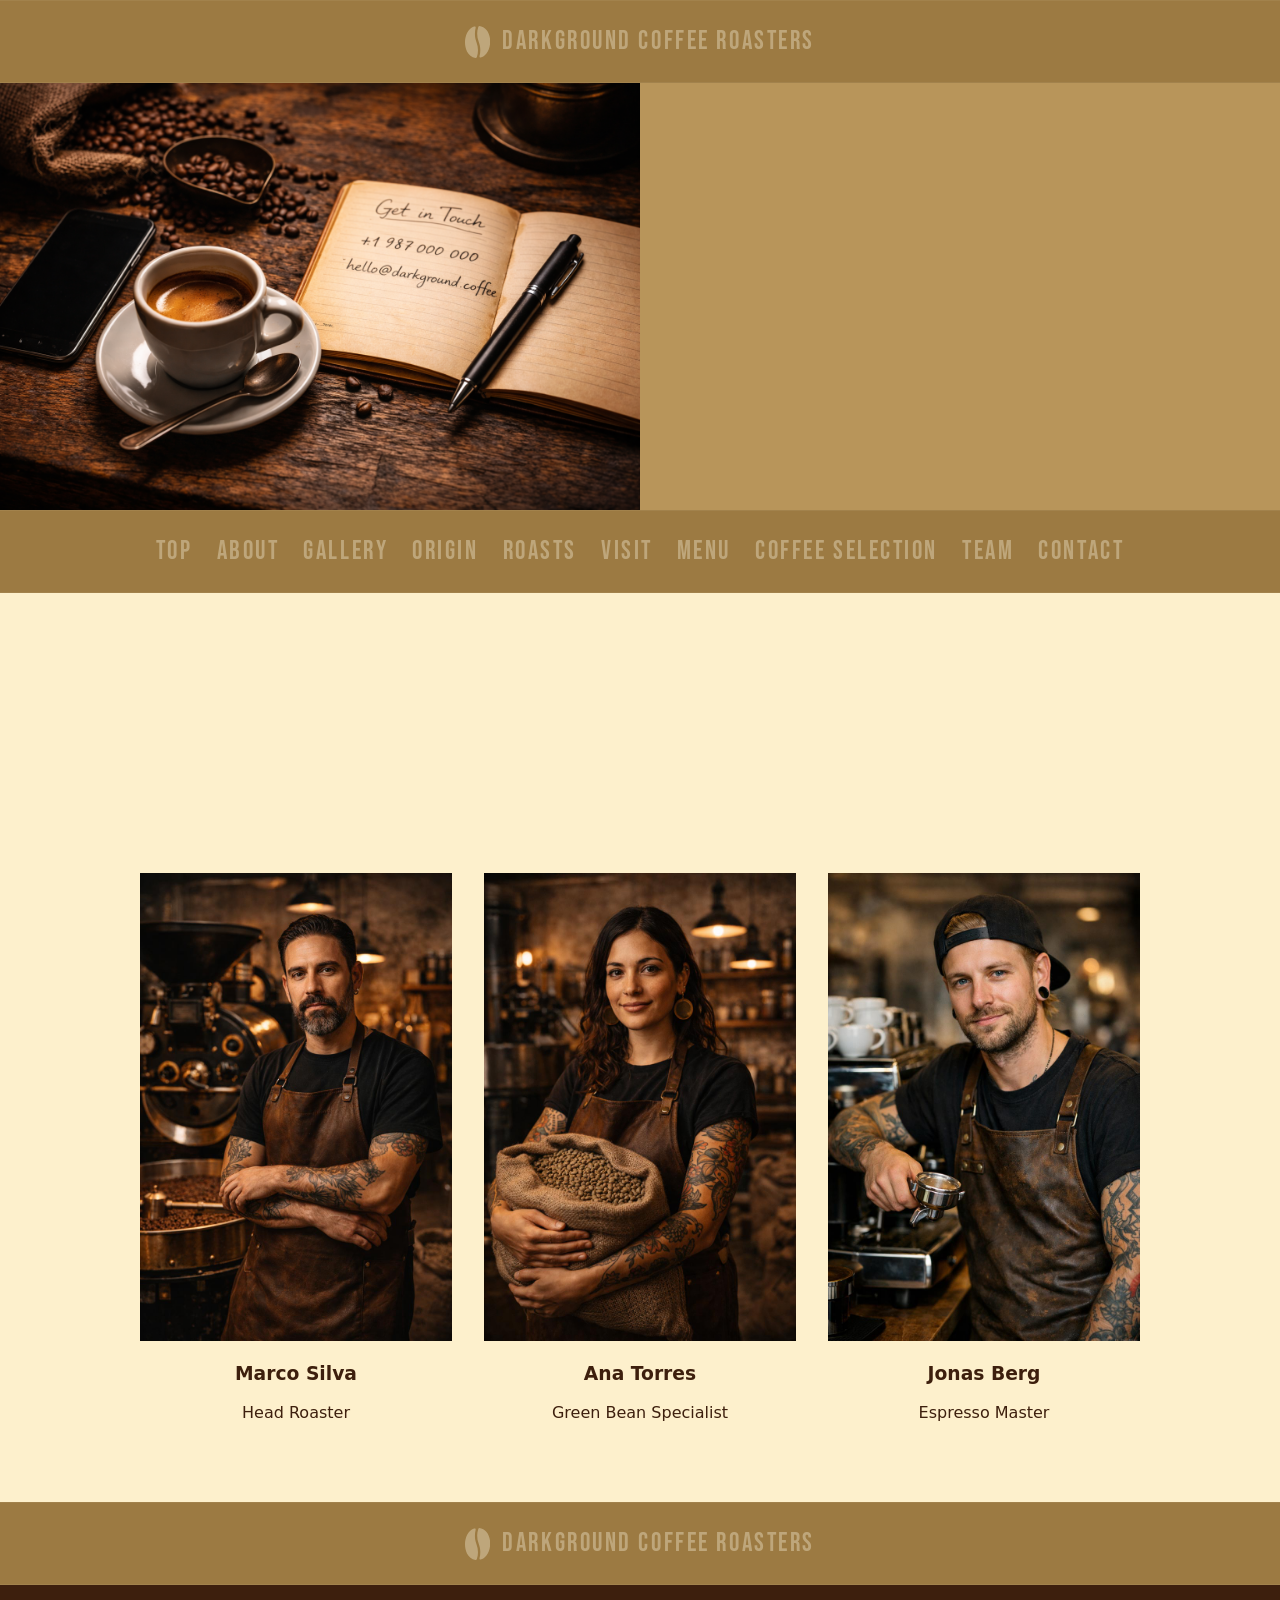
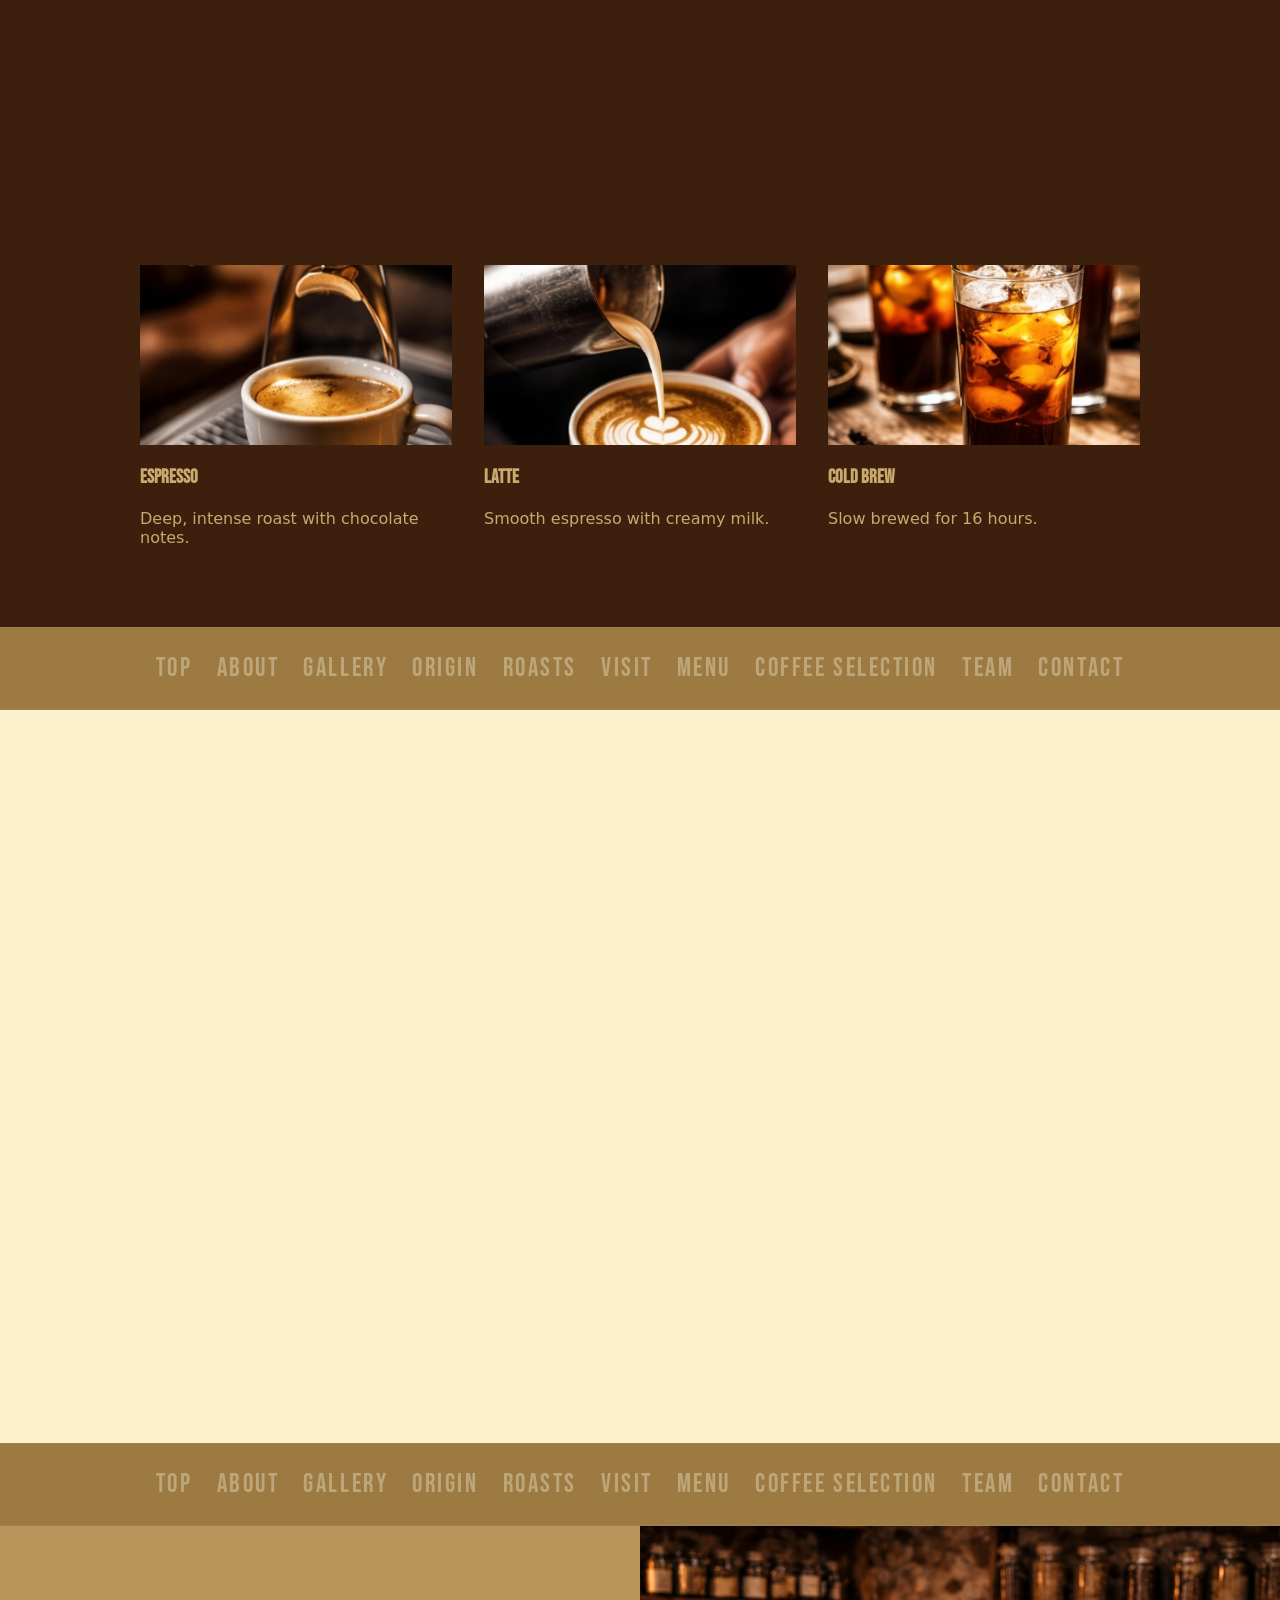
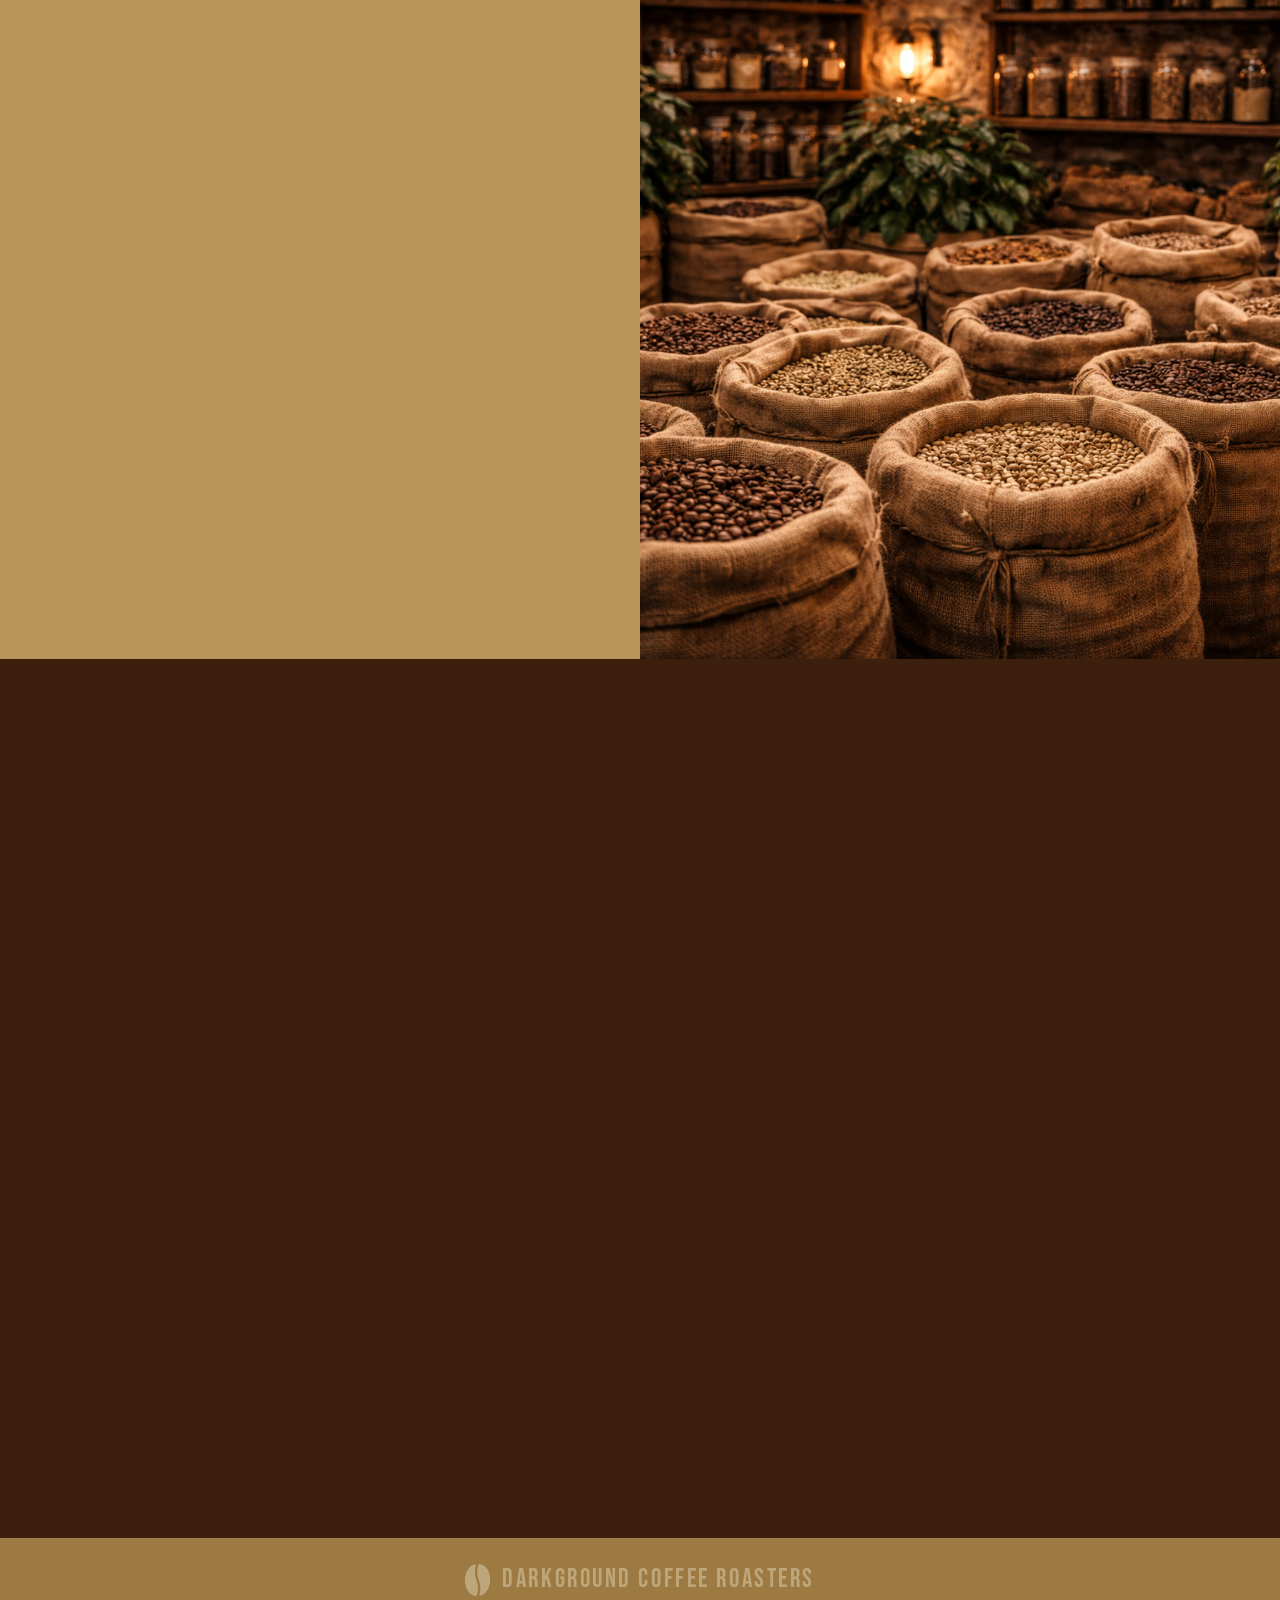
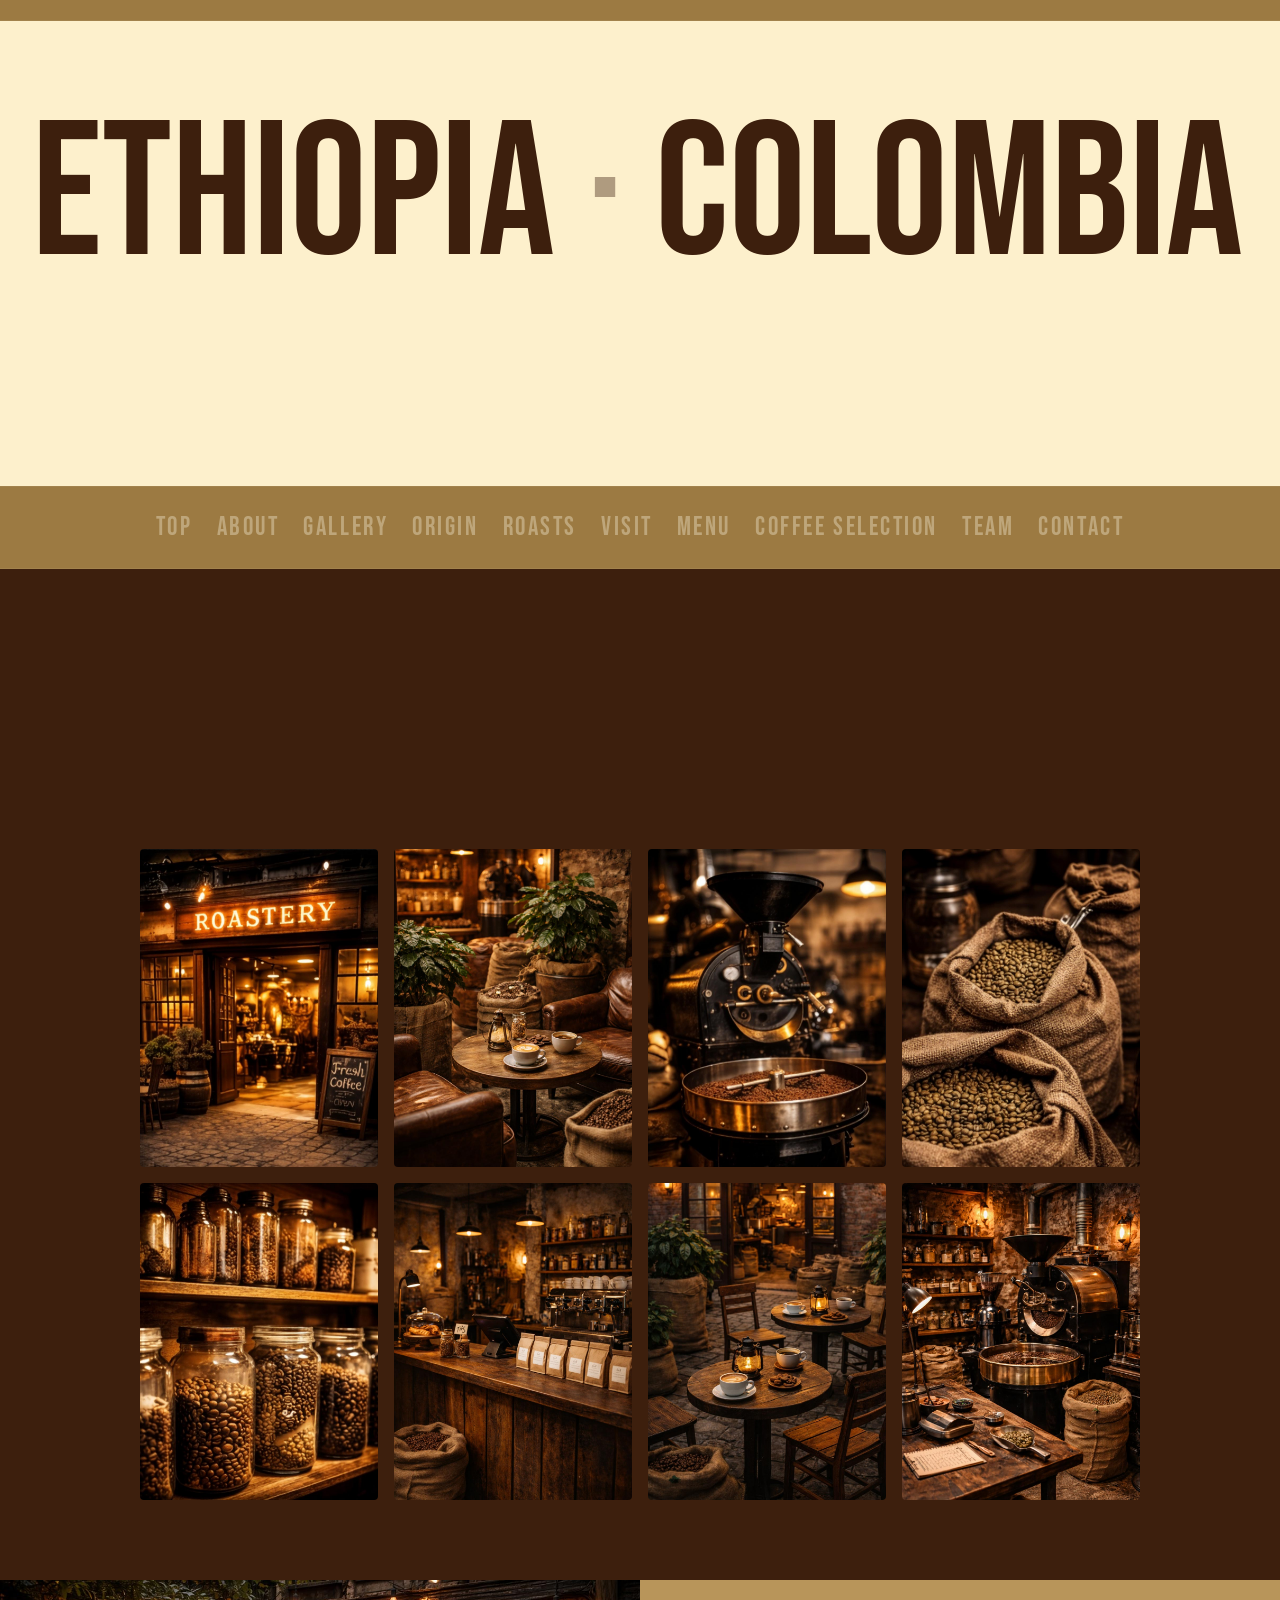
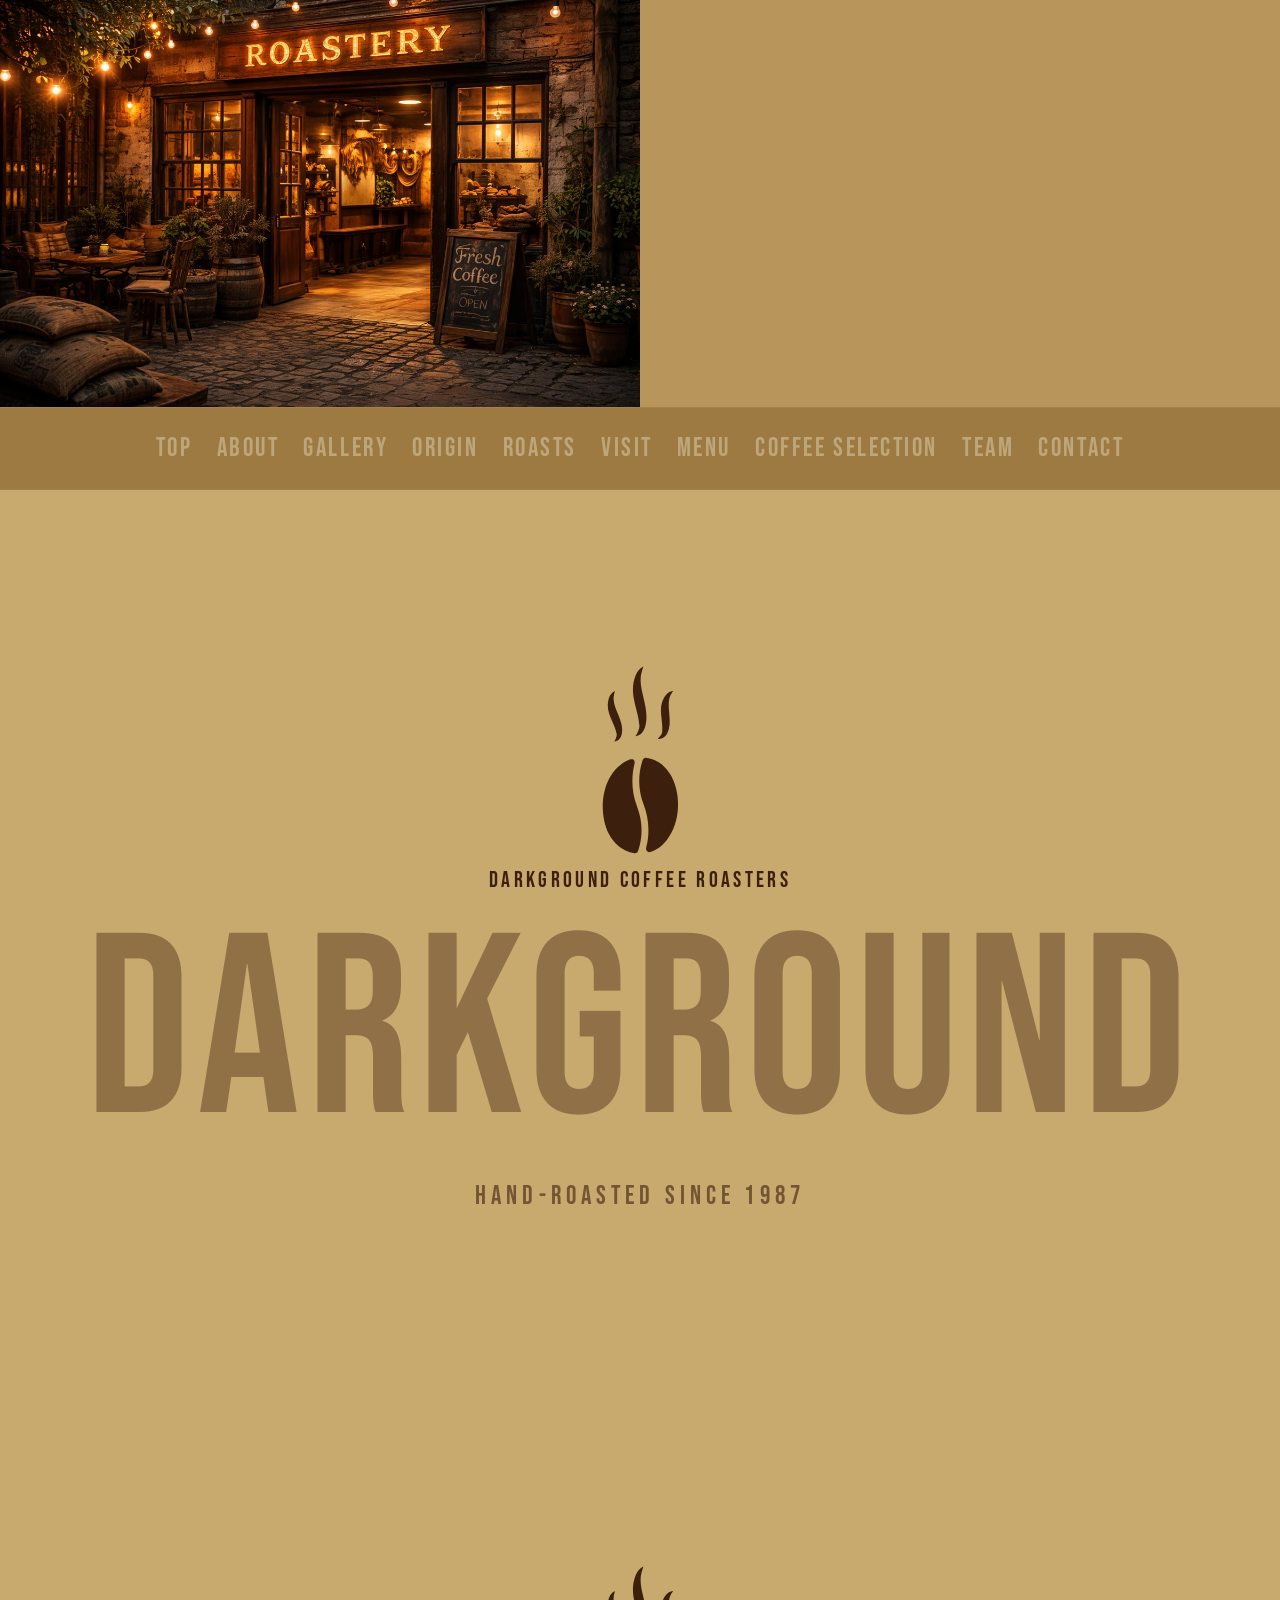
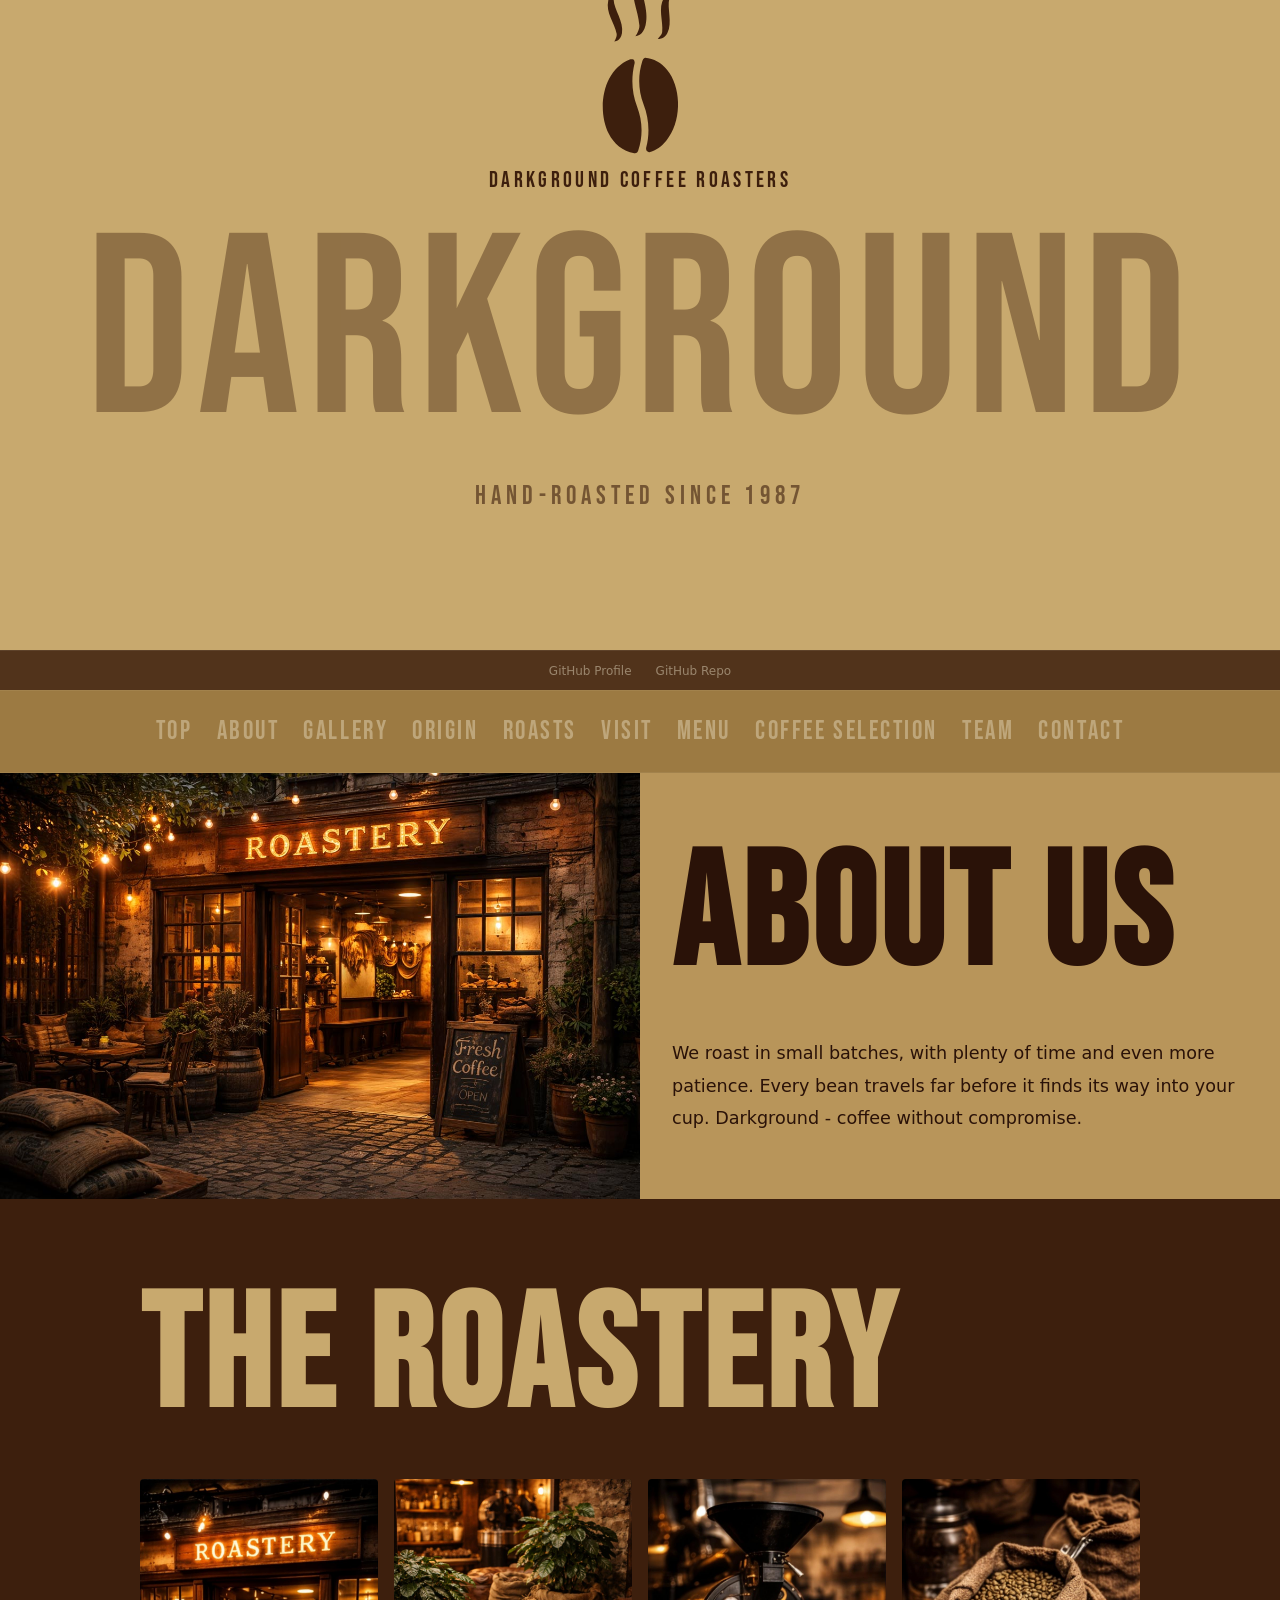
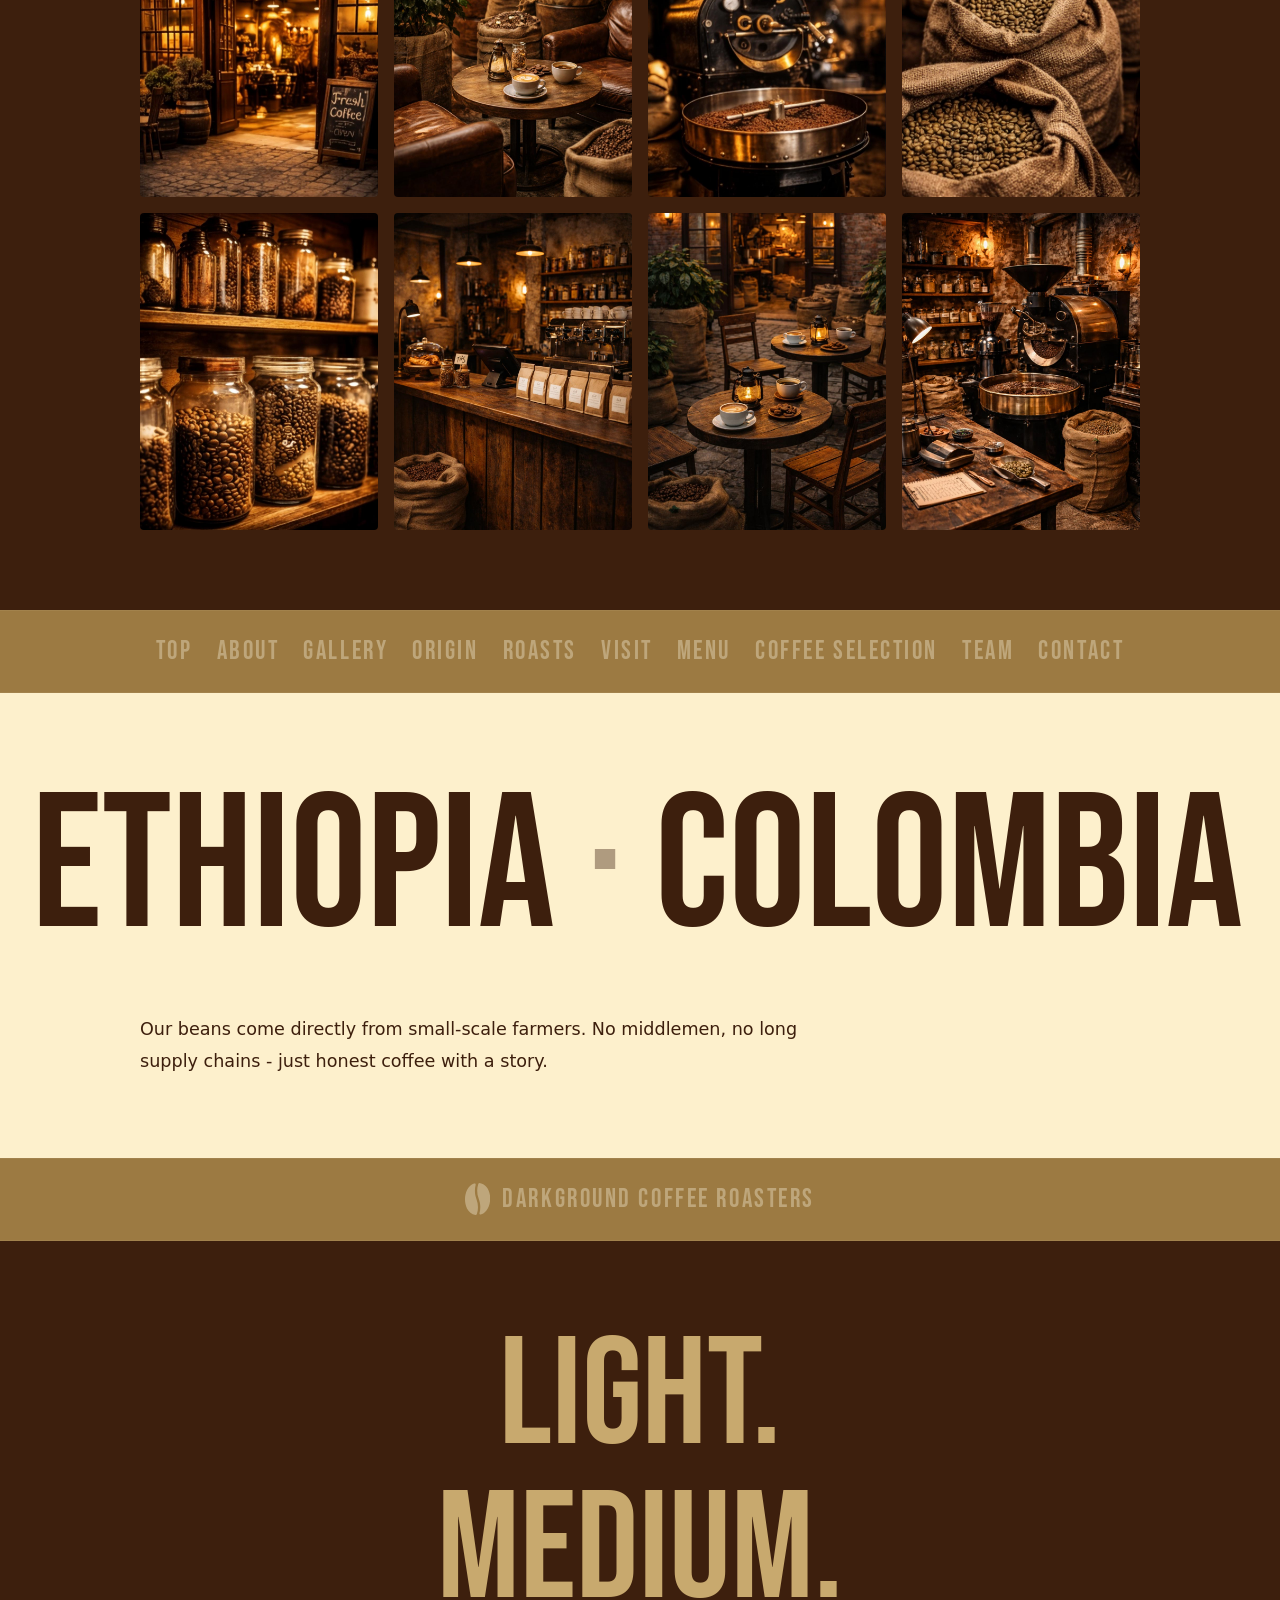
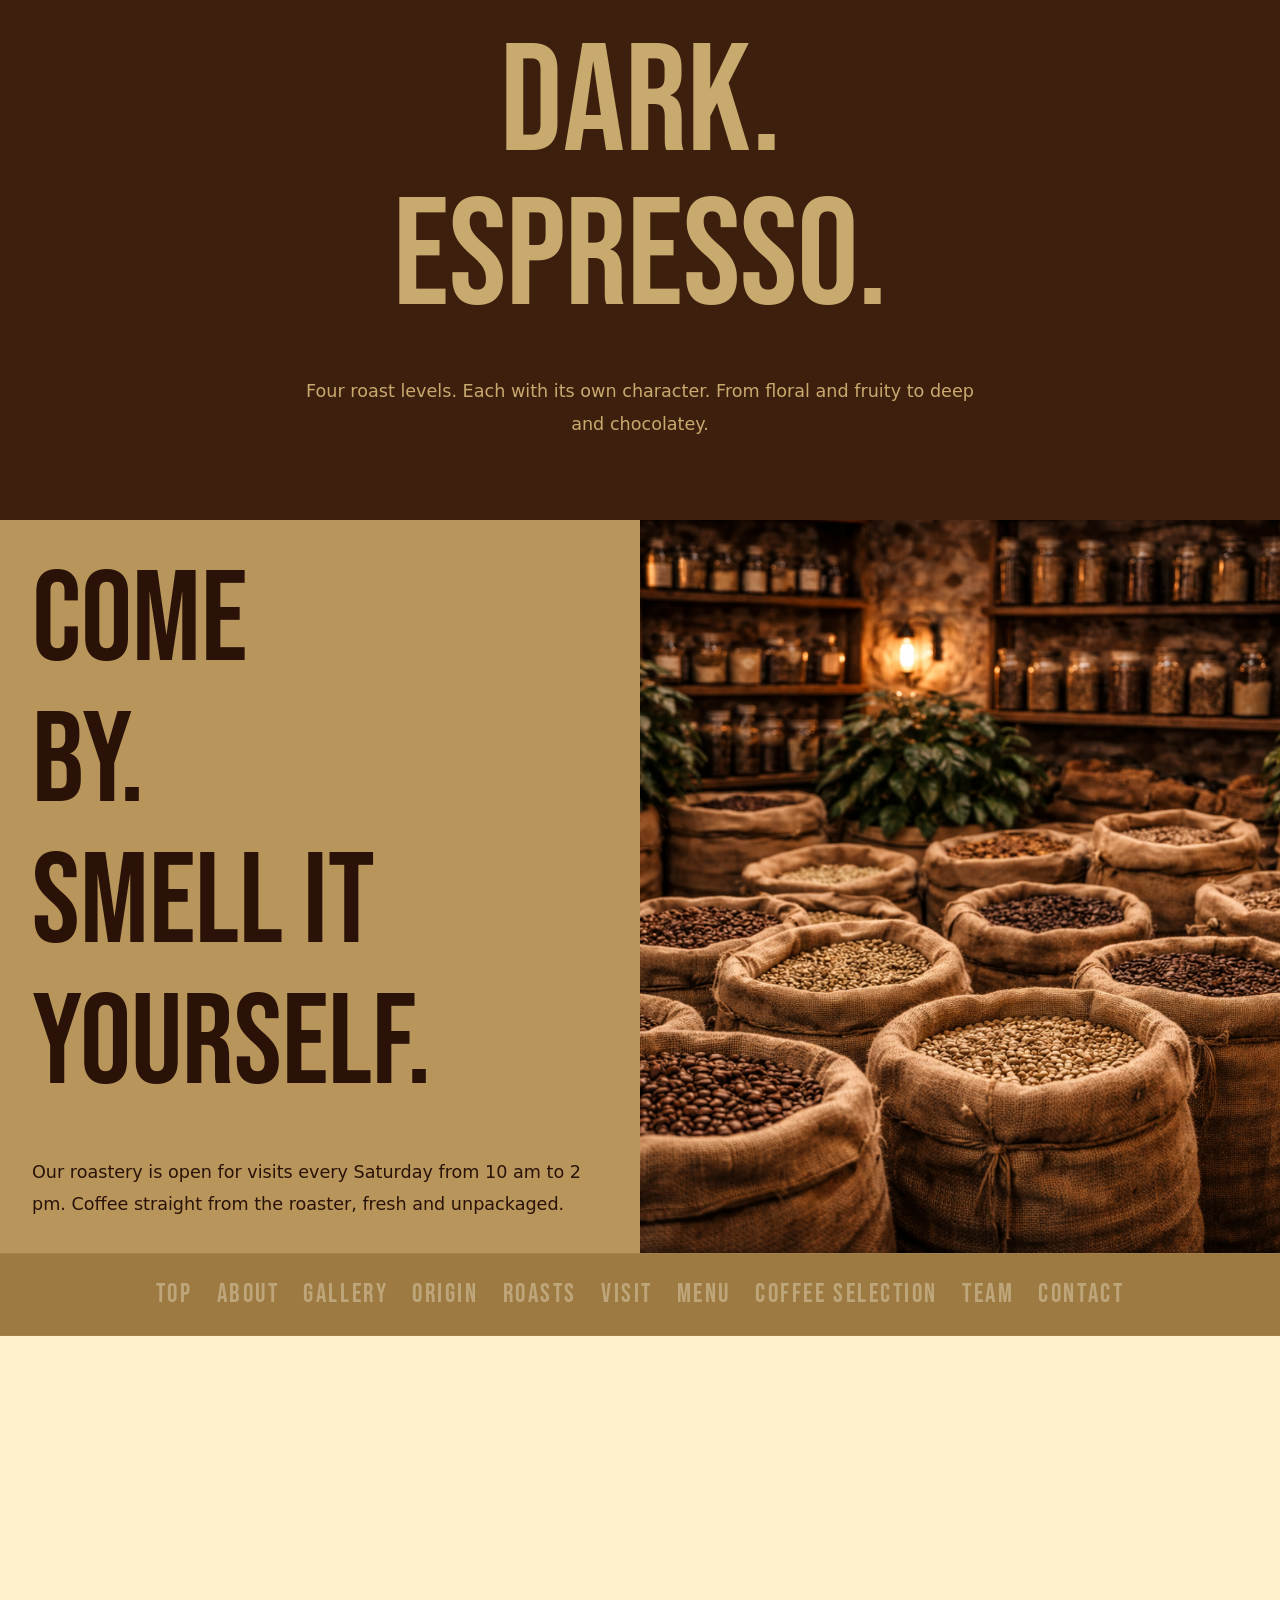
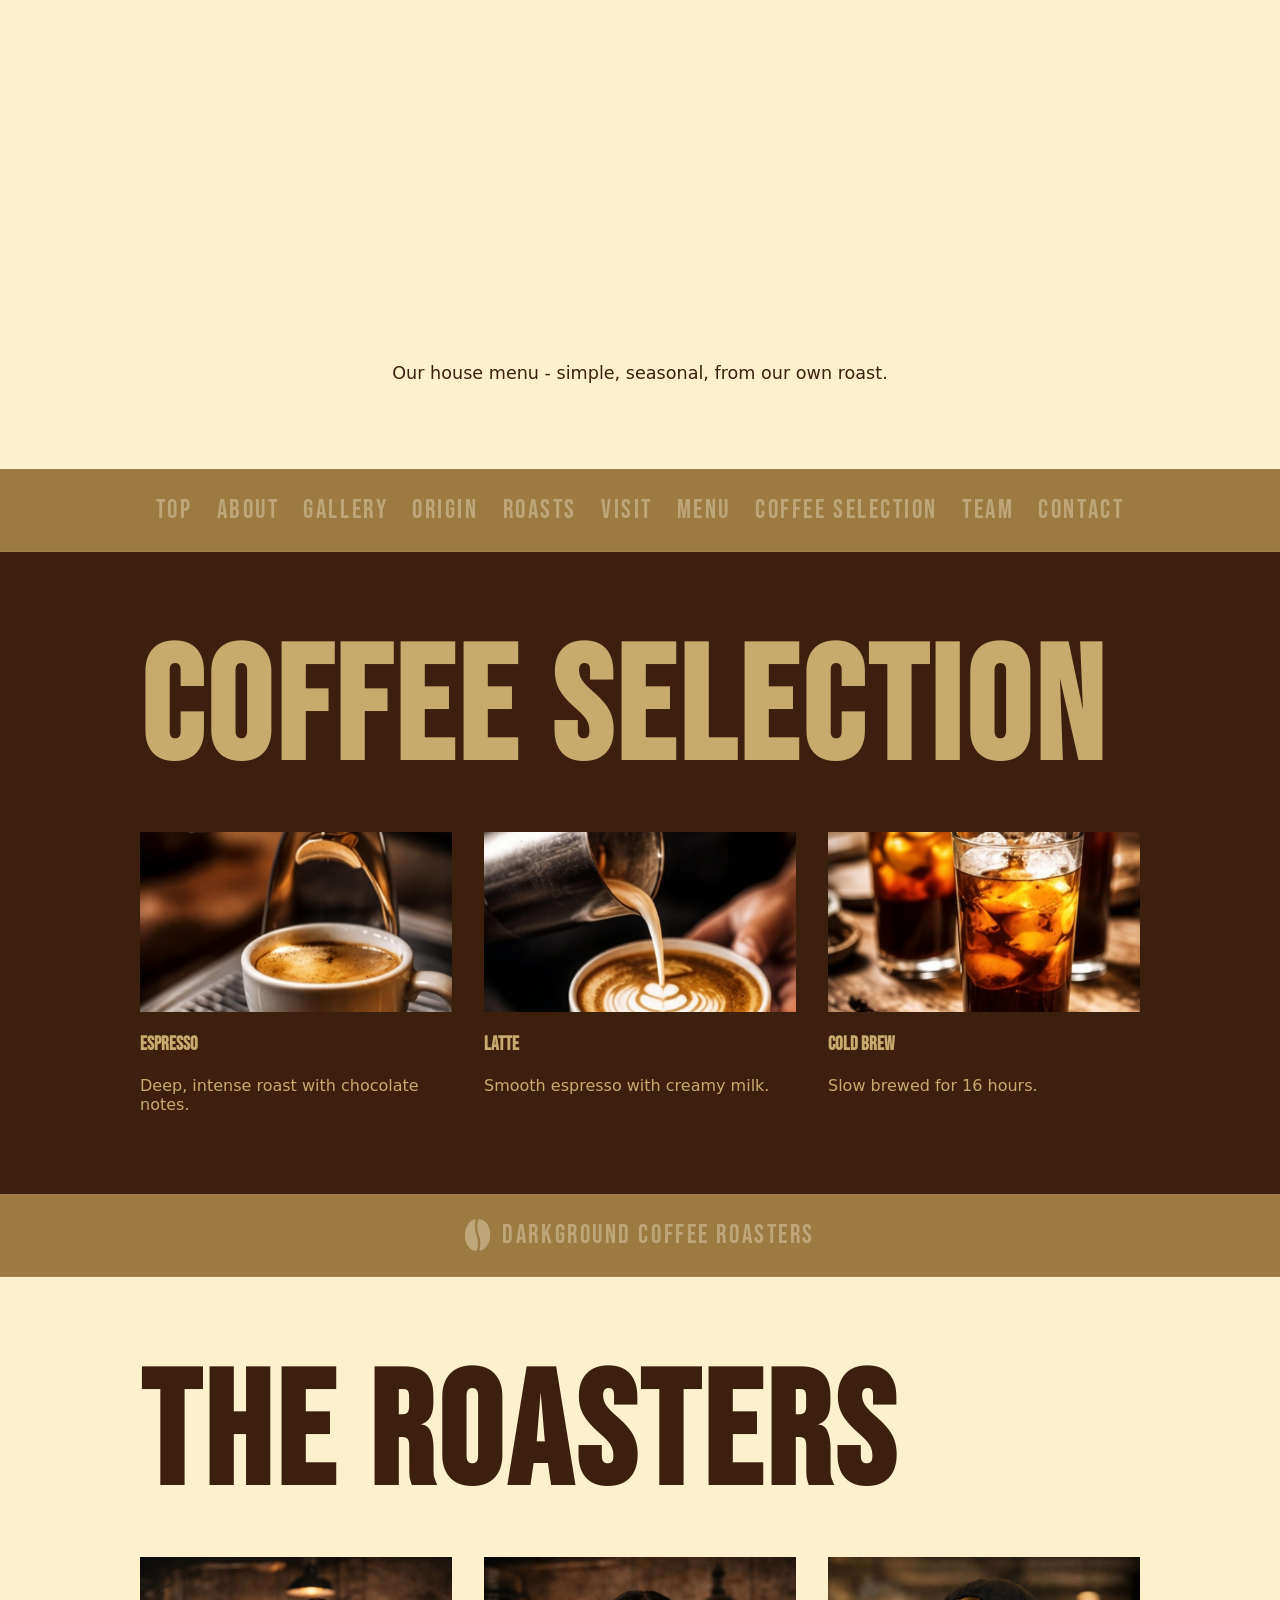
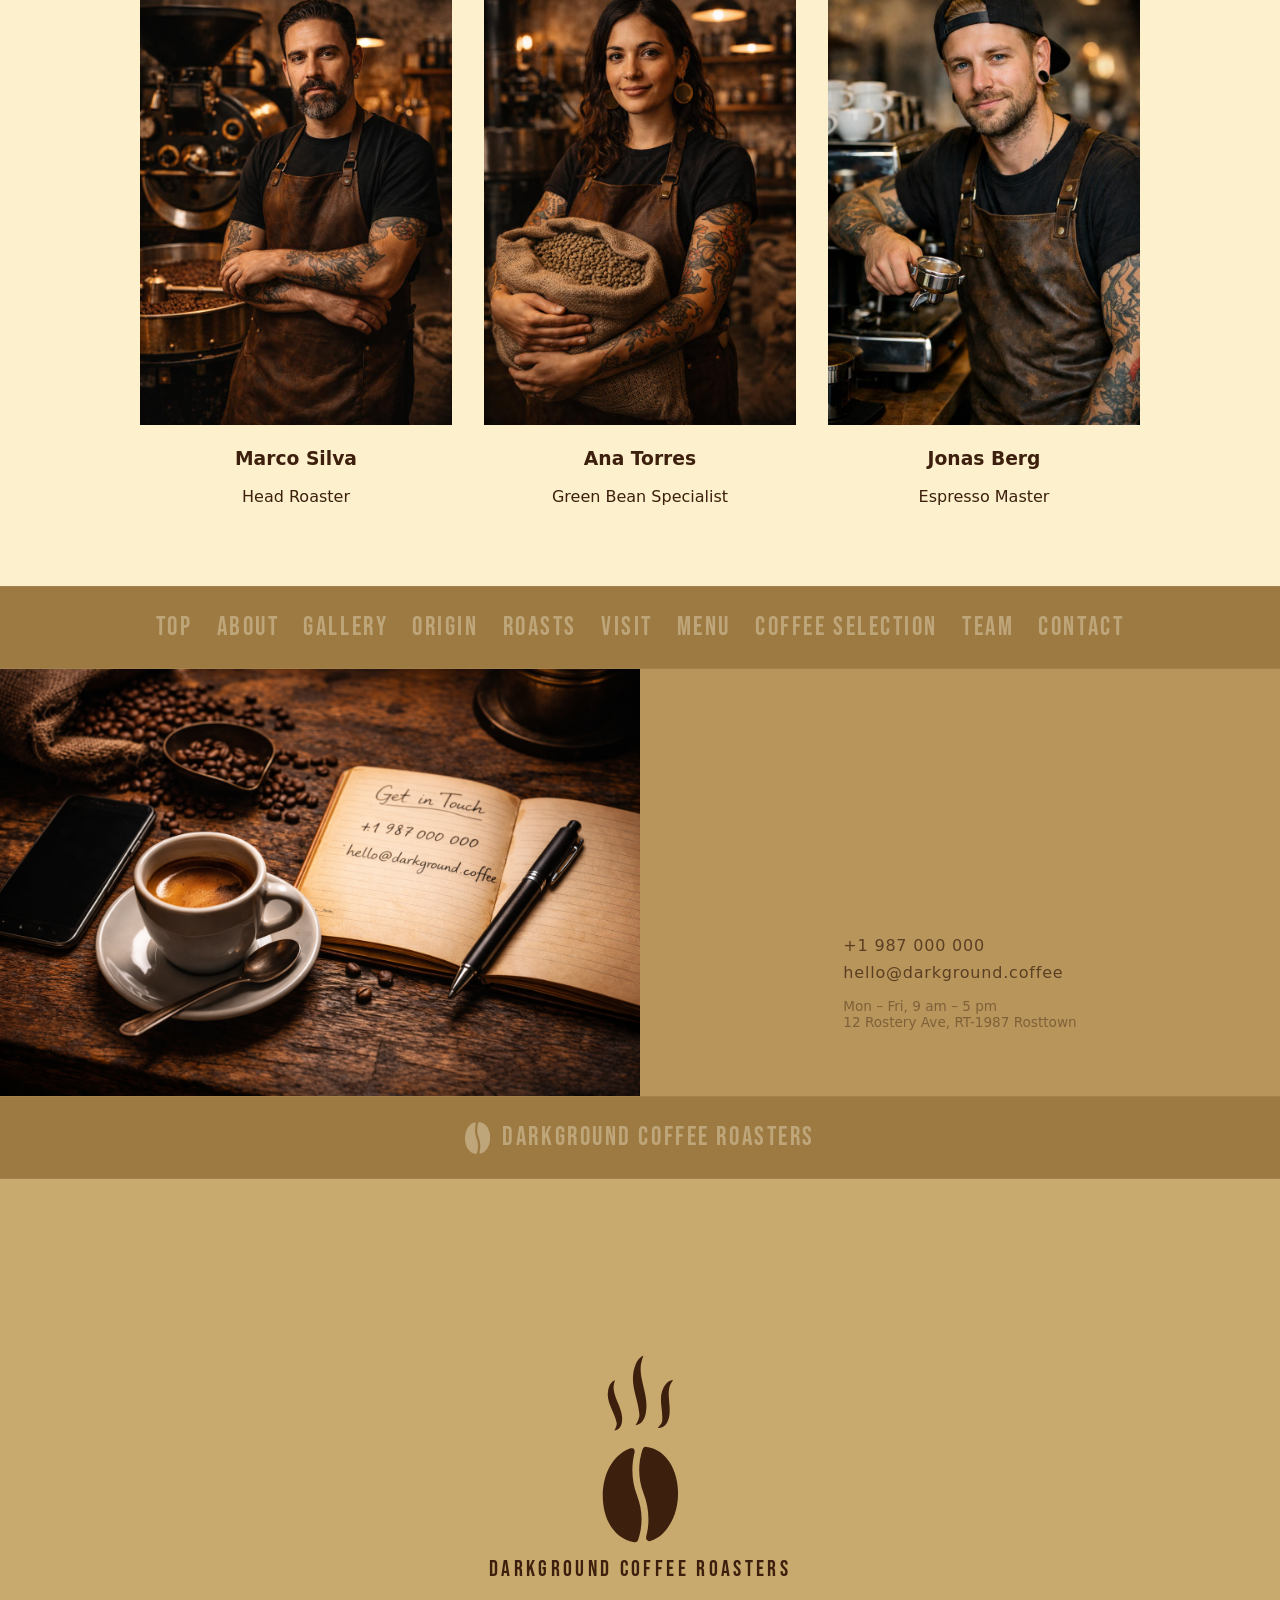
==== commit e1973340: "docs: add README and update inline nav" ====
--- a/index.html
+++ b/index.html
@@ -116,6 +116,20 @@
                 </div>
             </section>
 
+            <!-- INLINE NAV -->
+            <nav class="inline-nav" aria-label="Page navigation">
+                <a href="#hero">Top</a>
+                <a href="#about">About</a>
+                <a href="#gallery">Gallery</a>
+                <a href="#origin">Origin</a>
+                <a href="#roasts">Roasts</a>
+                <a href="#visit">Visit</a>
+                <a href="#menu">Menu</a>
+                <a href="#coffee">Coffee Selection</a>
+                <a href="#team">Team</a>
+                <a href="#contact">Contact</a>
+            </nav>
+
             <!-- SECTION ABOUT (Reveal) -->
             <section id="about" class="section-full section--dark">
                 <div class="split-layout">
@@ -158,10 +172,13 @@
             <nav class="inline-nav" aria-label="Page navigation">
                 <a href="#hero">Top</a>
                 <a href="#about">About</a>
+                <a href="#gallery">Gallery</a>
                 <a href="#origin">Origin</a>
                 <a href="#roasts">Roasts</a>
                 <a href="#visit">Visit</a>
                 <a href="#menu">Menu</a>
+                <a href="#coffee">Coffee Selection</a>
+                <a href="#team">Team</a>
                 <a href="#contact">Contact</a>
             </nav>
 
@@ -262,10 +279,13 @@
             <nav class="inline-nav" aria-label="Page navigation">
                 <a href="#hero">Top</a>
                 <a href="#about">About</a>
+                <a href="#gallery">Gallery</a>
                 <a href="#origin">Origin</a>
                 <a href="#roasts">Roasts</a>
                 <a href="#visit">Visit</a>
                 <a href="#menu">Menu</a>
+                <a href="#coffee">Coffee Selection</a>
+                <a href="#team">Team</a>
                 <a href="#contact">Contact</a>
             </nav>
 
@@ -284,6 +304,20 @@
                 </div>
             </section>
 
+            <!-- INLINE NAV -->
+            <nav class="inline-nav" aria-label="Page navigation">
+                <a href="#hero">Top</a>
+                <a href="#about">About</a>
+                <a href="#gallery">Gallery</a>
+                <a href="#origin">Origin</a>
+                <a href="#roasts">Roasts</a>
+                <a href="#visit">Visit</a>
+                <a href="#menu">Menu</a>
+                <a href="#coffee">Coffee Selection</a>
+                <a href="#team">Team</a>
+                <a href="#contact">Contact</a>
+            </nav>
+
             <!-- SECTION PRODUCTS () -->
             <section id="coffee" class="section section--mid">
                 <div class="section-inner">
@@ -357,6 +391,20 @@
                     </div>
                 </div>
             </section>
+
+            <!-- INLINE NAV -->
+            <nav class="inline-nav" aria-label="Page navigation">
+                <a href="#hero">Top</a>
+                <a href="#about">About</a>
+                <a href="#gallery">Gallery</a>
+                <a href="#origin">Origin</a>
+                <a href="#roasts">Roasts</a>
+                <a href="#visit">Visit</a>
+                <a href="#menu">Menu</a>
+                <a href="#coffee">Coffee Selection</a>
+                <a href="#team">Team</a>
+                <a href="#contact">Contact</a>
+            </nav>
 
             <!-- SECTION: CONTACT -->
             <section id="contact" class="section-full section--dark">
@@ -390,15 +438,29 @@
                 </div>
             </section>
 
-
-
+            <!-- INLINE BRAND -->
+            <nav class="inline-nav inline-nav--brand" aria-label="Page navigation">
+                <a href="#hero" class="brand-link">
+                    <svg class="brand-logo" xmlns="http://www.w3.org/2000/svg" viewBox="0 0 17.83 22.64"
+                        aria-hidden="true" focusable="false">
+                        <path
+                            d="M15.04,19.62c-1.1,1.32-2.39,2.32-4.01,2.72-.17.04-.53-.16-.63-.3-.12-.18-.17-.53-.1-.79.9-3.46.64-6.92-.64-10.24s-1.35-6.83-.3-10.18c.08-.25.37-.85.68-.83,2.08.14,3.85,1.24,5.18,2.83,3.57,4.27,3.47,12.44-.18,16.8Z"
+                            fill="currentColor" />
+                        <path
+                            d="M7.45,22.63c-2.73-.46-4.84-2.26-6.05-4.67C-1.38,12.4-.16,2.95,6.39.37c.23-.09.69-.07.87.03.21.11.36.61.28.91-.85,3.41-.69,6.89.58,10.21,1.3,3.4,1.44,6.99.28,10.46-.12.37-.41.74-.96.65Z"
+                            fill="currentColor" />
+                    </svg>
+                    Darkground Coffee Roasters
+                </a>
+            </nav>
         </main>
 
-        <!-- FOOTER - fixed, always on top -->
+        <!-- FOOTER - always on top -->
         <footer class="footer">
             <nav class="footer-nav" aria-label="Footer navigation">
                 <a href="https://github.com/dontdevpanic" target="_blank" rel="noopener">GitHub Profile</a>
-                <a href="#" target="_blank" rel="noopener">GitHub Repo</a>
+                <a href="https://github.com/dontdevpanic/darkground-coffee" target="_blank" rel="noopener">GitHub
+                    Repo</a>
             </nav>
         </footer>
 
--- a/css/style.css
+++ b/css/style.css
@@ -514,7 +514,7 @@
     display: flex;
     flex-wrap: wrap;
     justify-content: center;
-    gap: 2rem;
+    gap: 1.5rem;
     padding: 1.5rem 2rem;
     background: #1a0c05;
     border-top: 1px solid rgba(242, 233, 208, 0.07);
@@ -523,7 +523,7 @@
 
 .inline-nav a {
     font-family: var(--display-font);
-    font-size: clamp(1.2rem, 3vw, 2rem);
+    font-size: clamp(1.2rem, 2vw, 2rem);
     letter-spacing: 0.1em;
     /* text-transform: uppercase; */
     color: var(--creme);
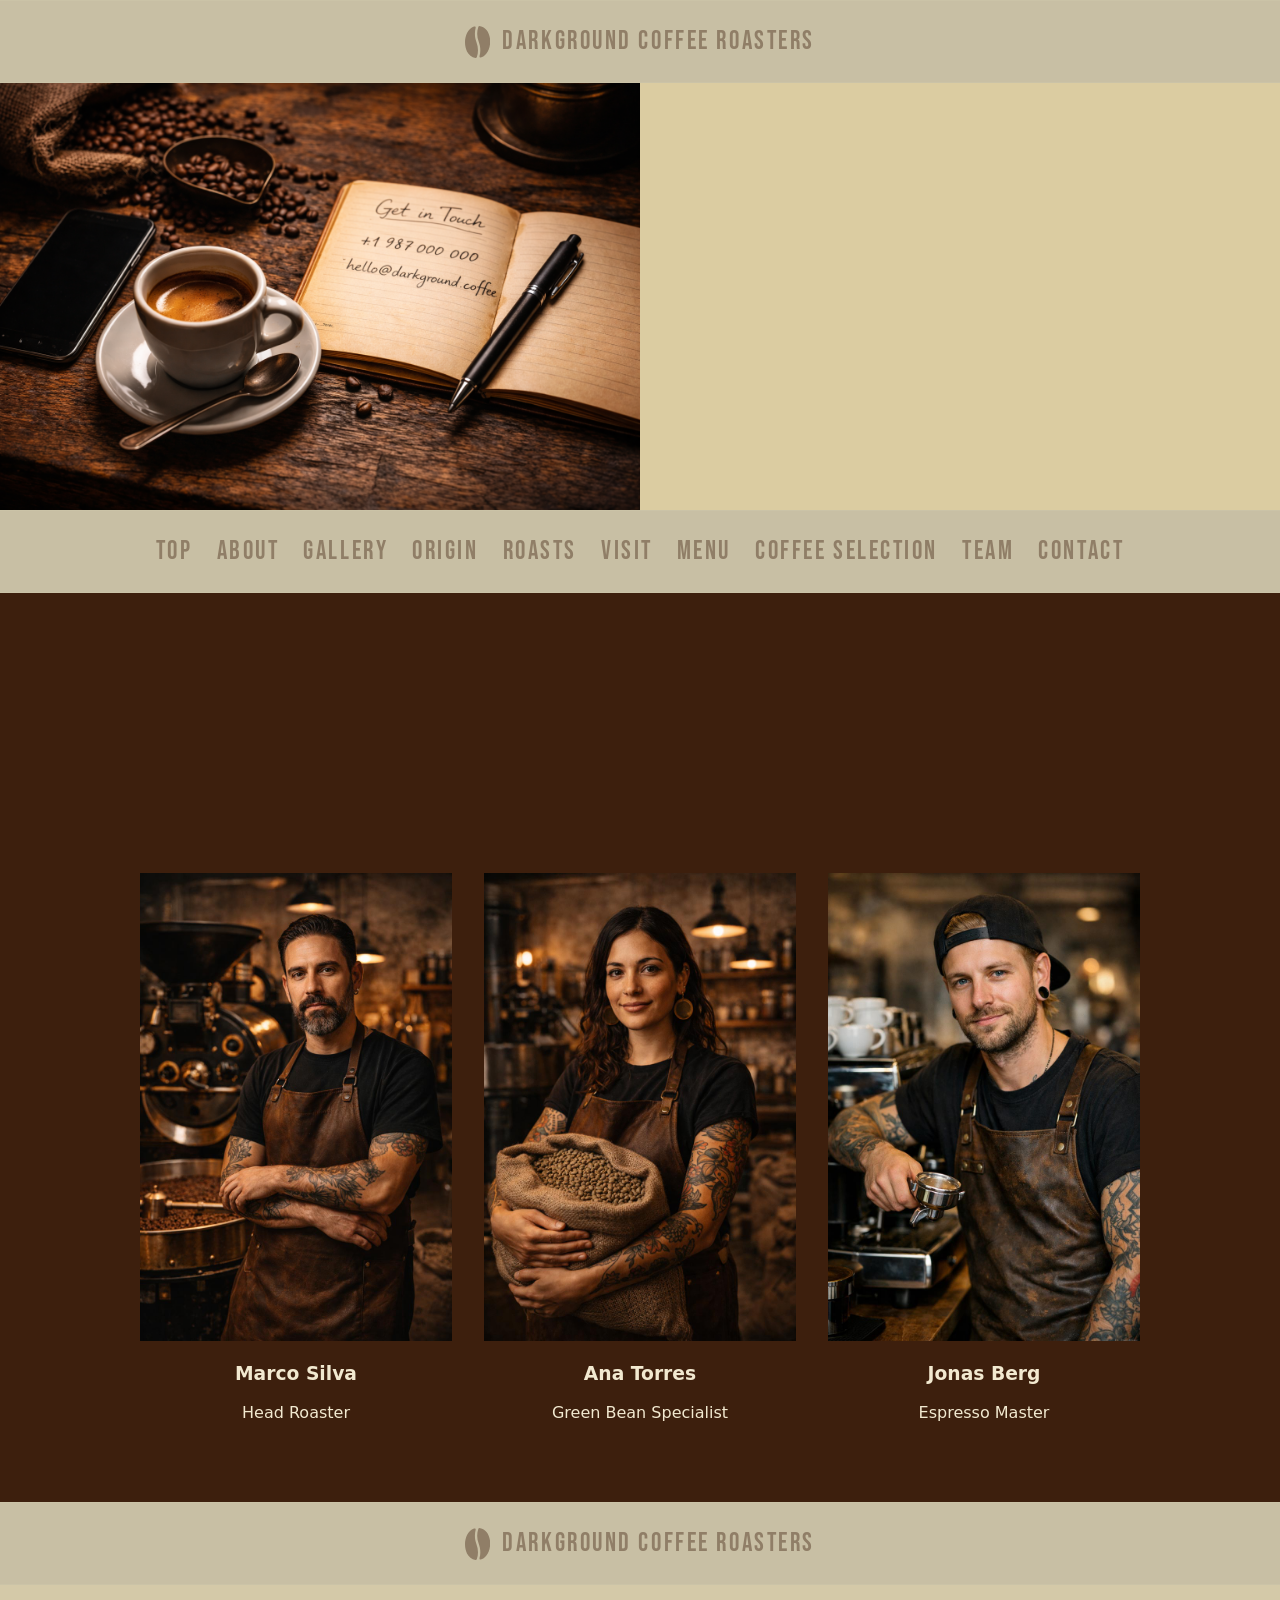
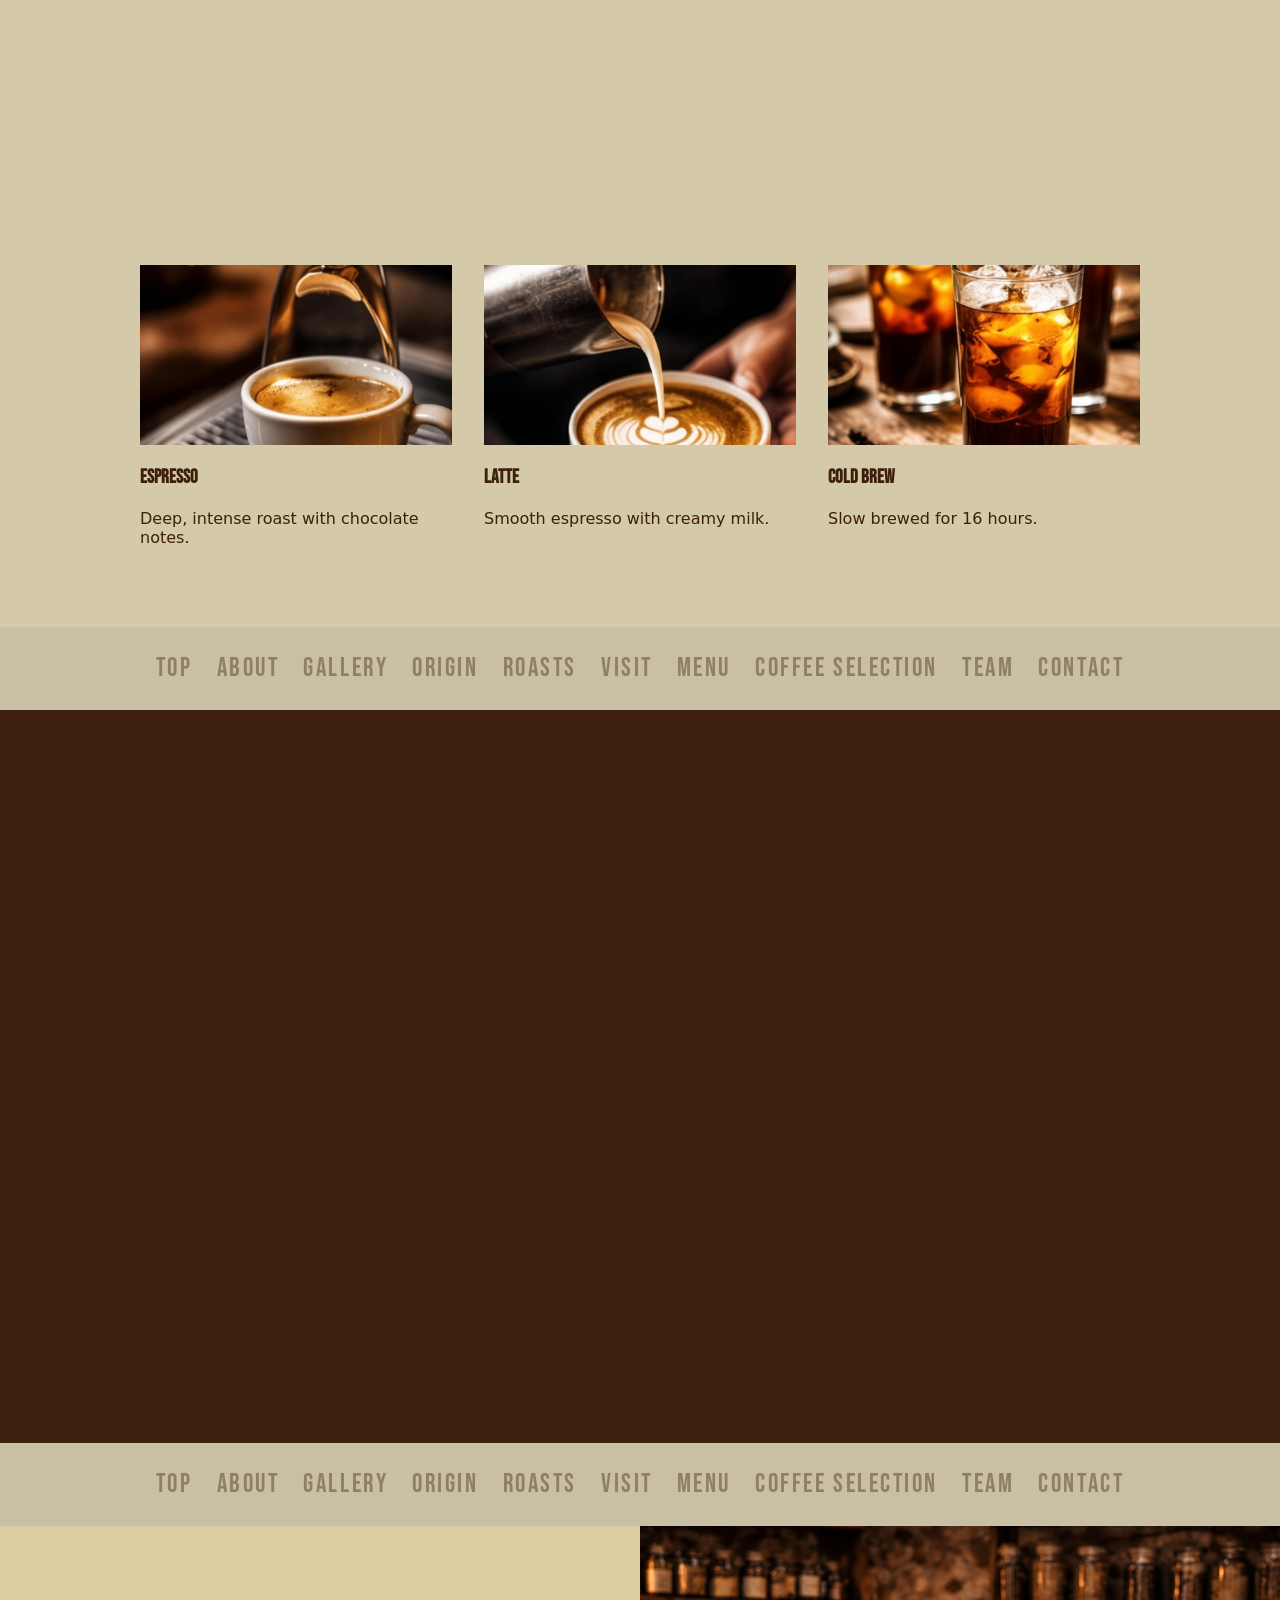
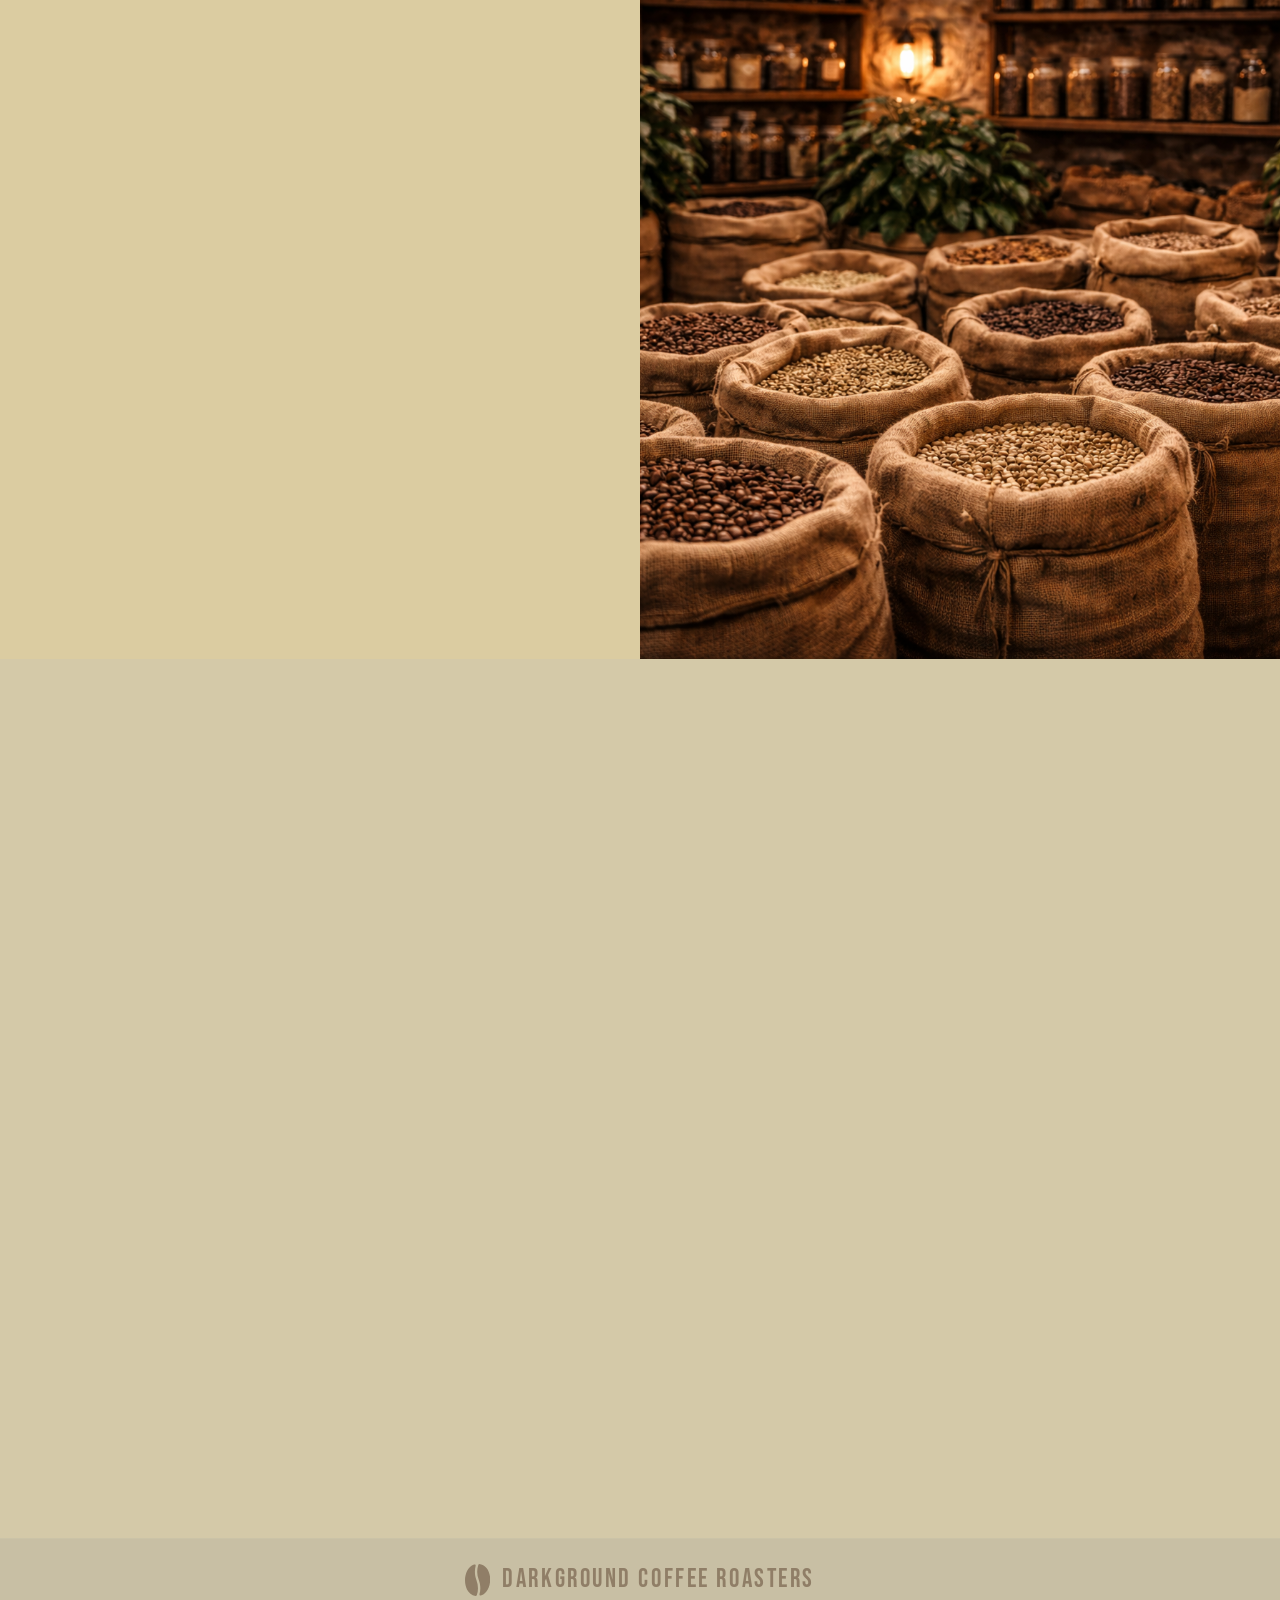
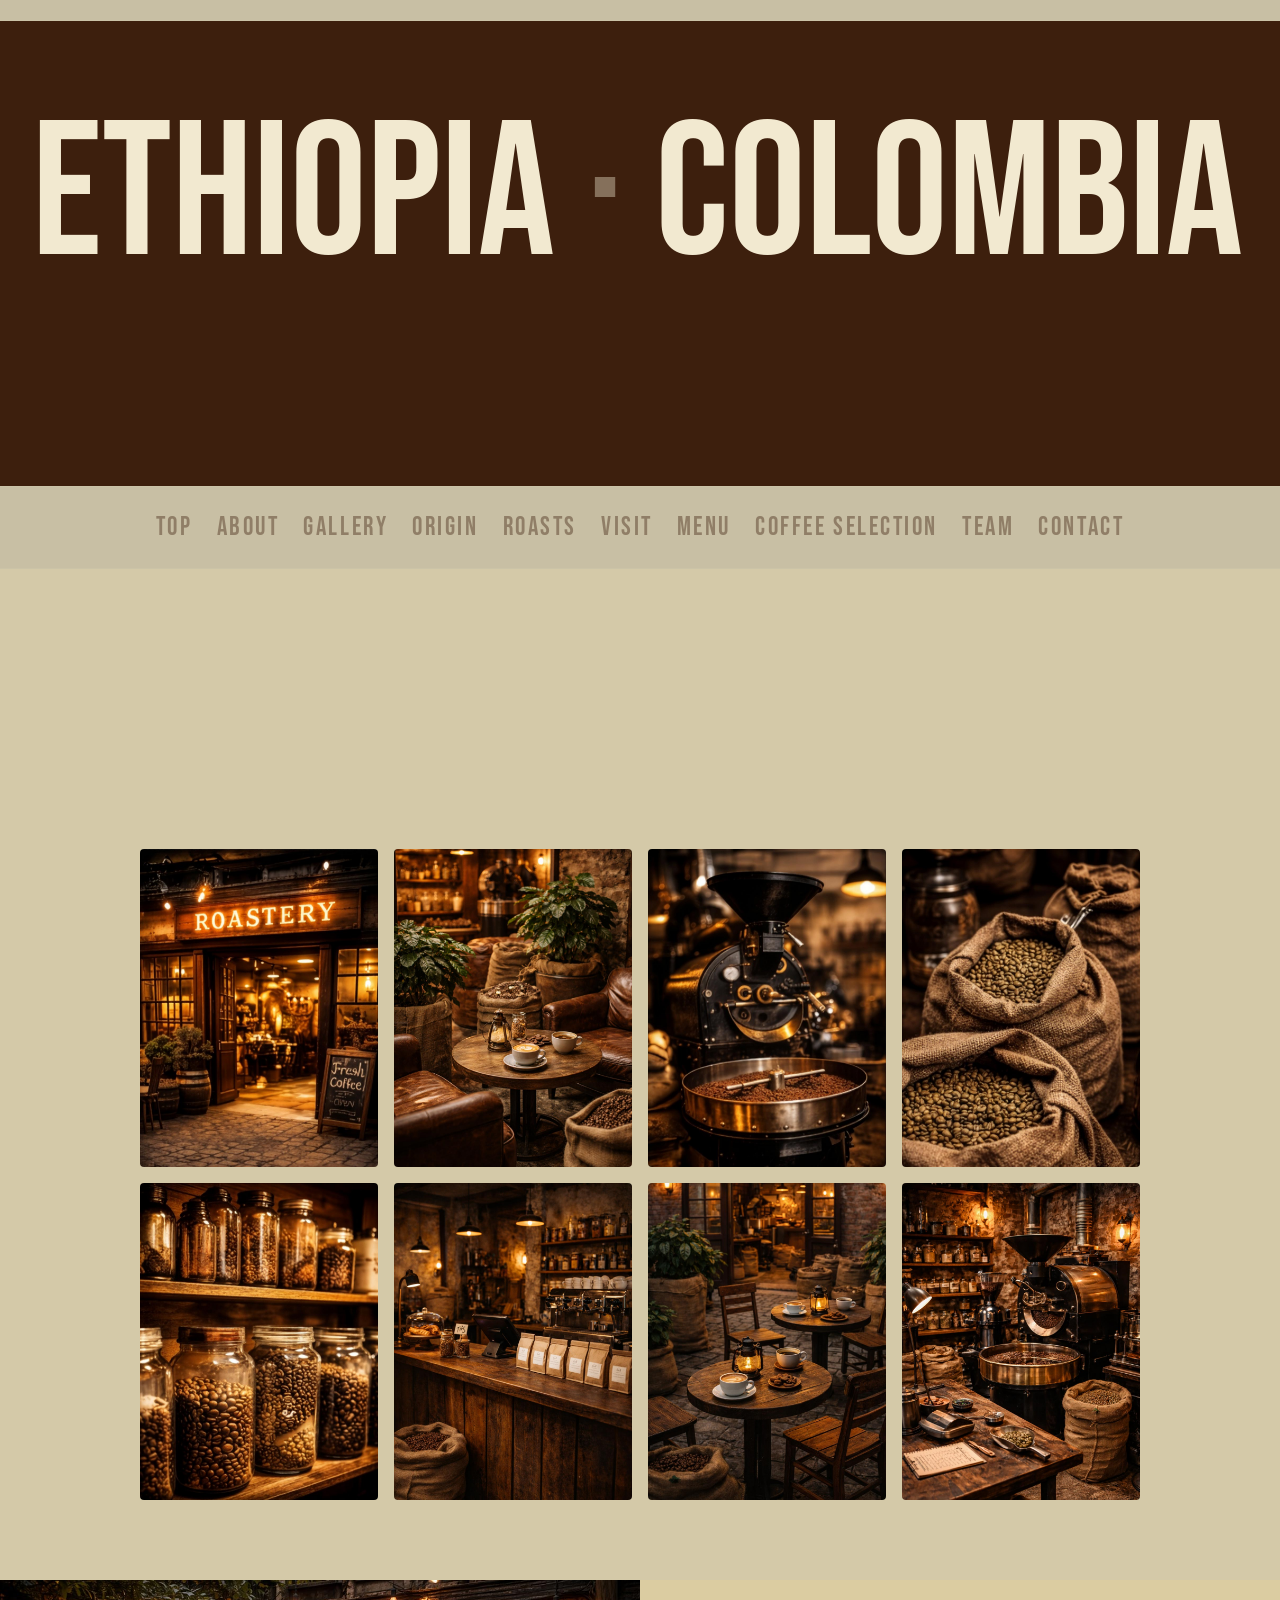
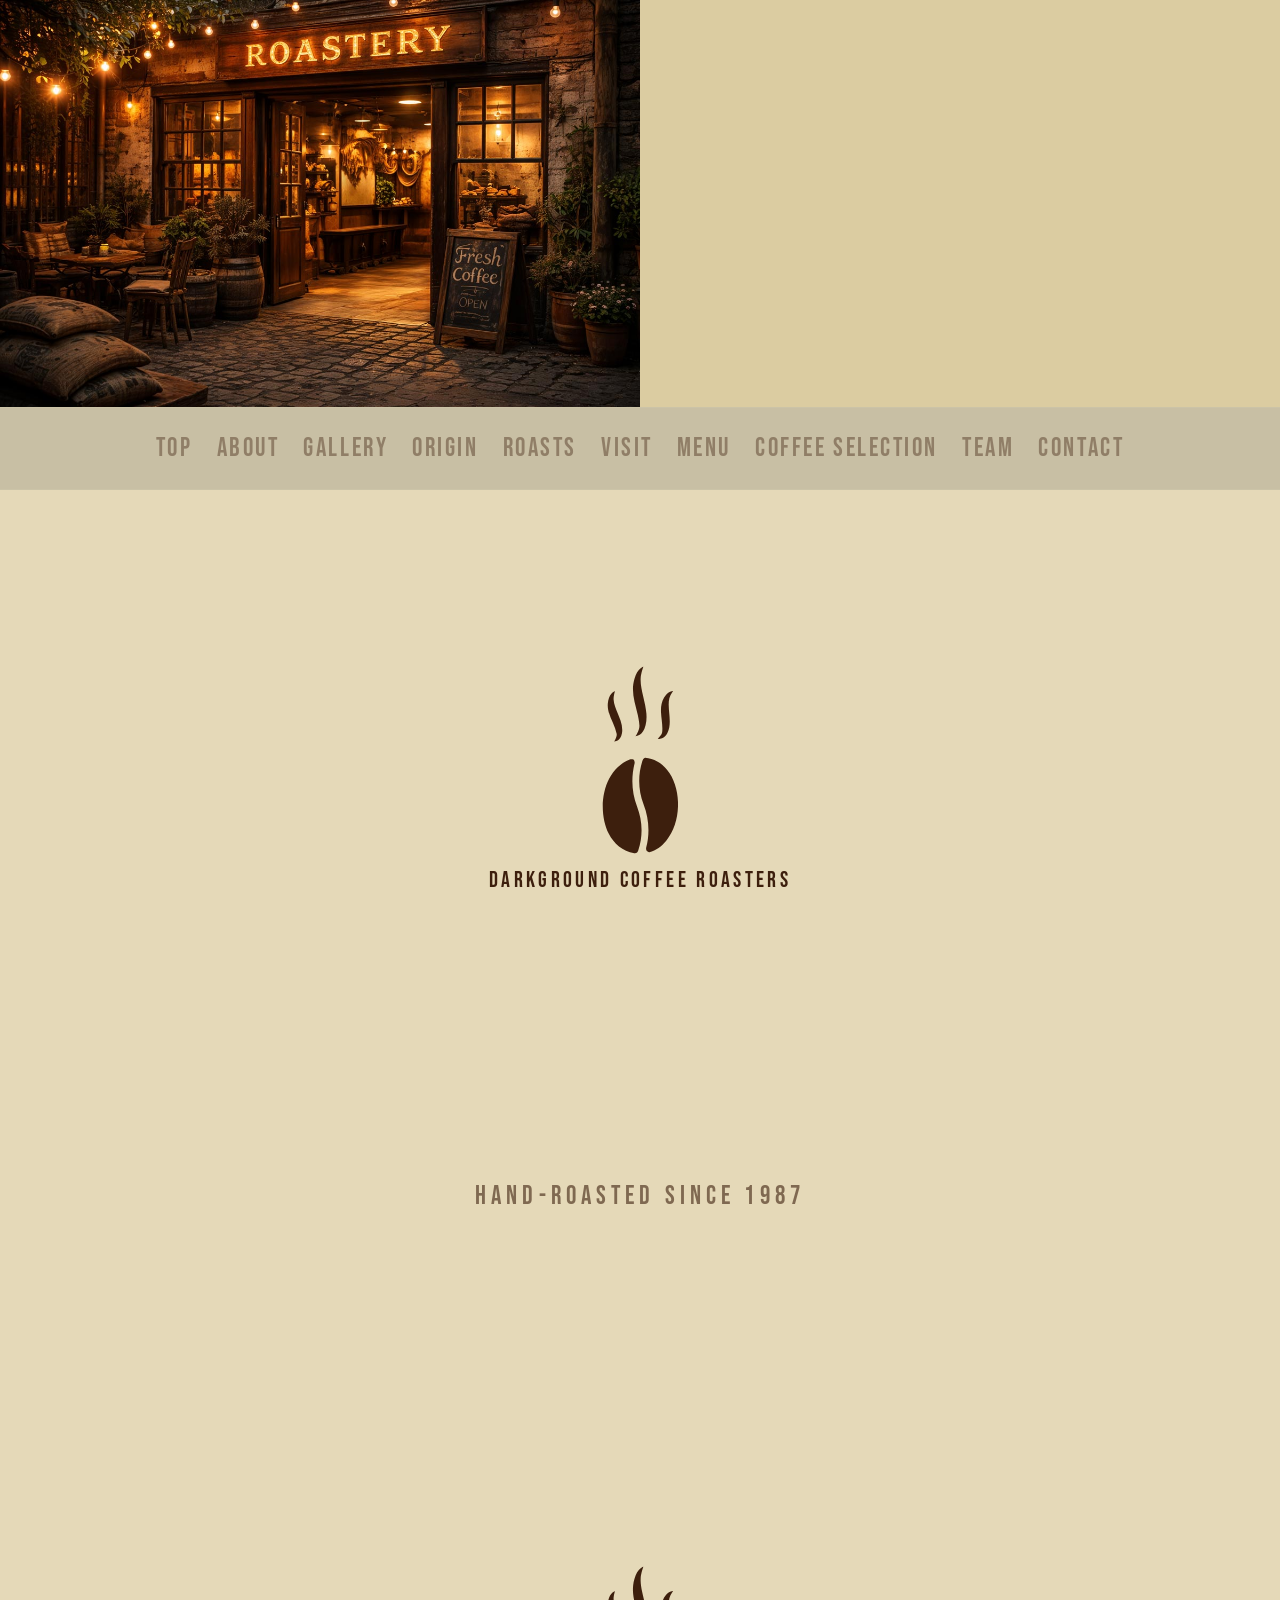
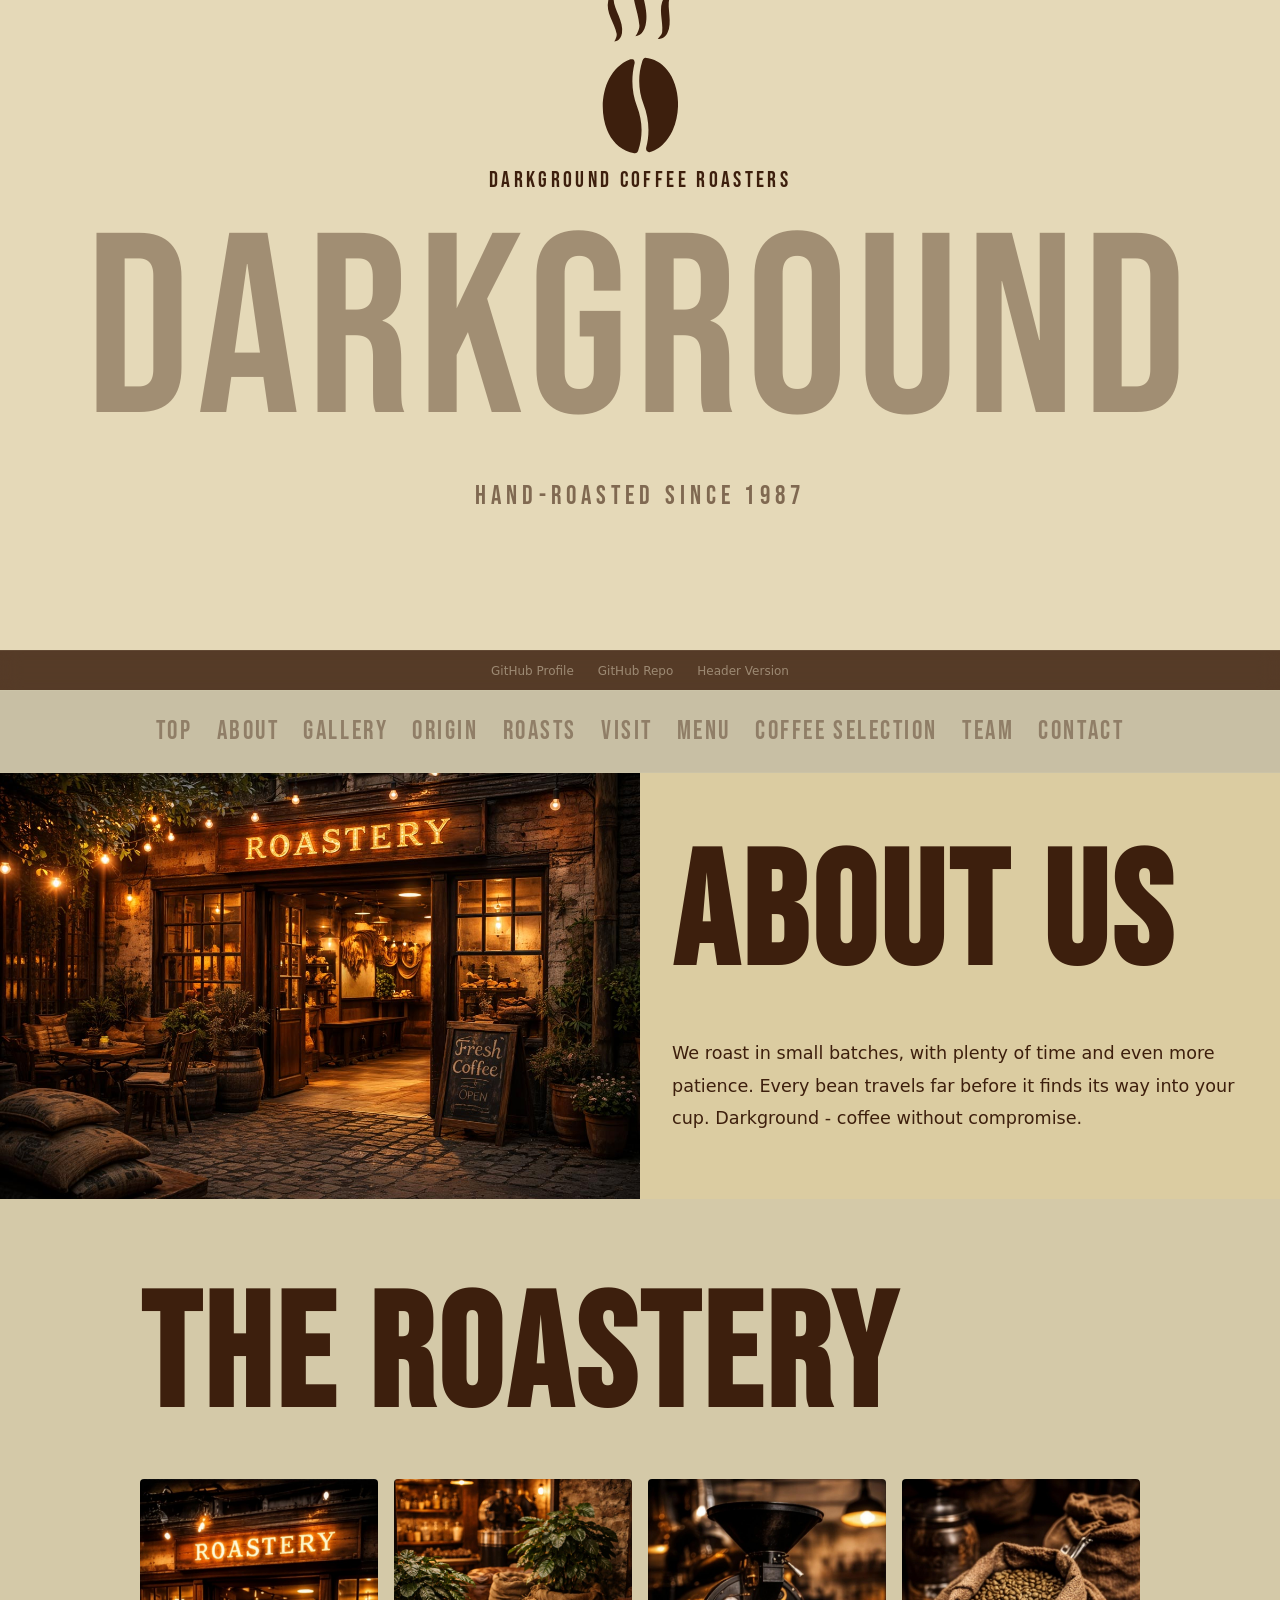
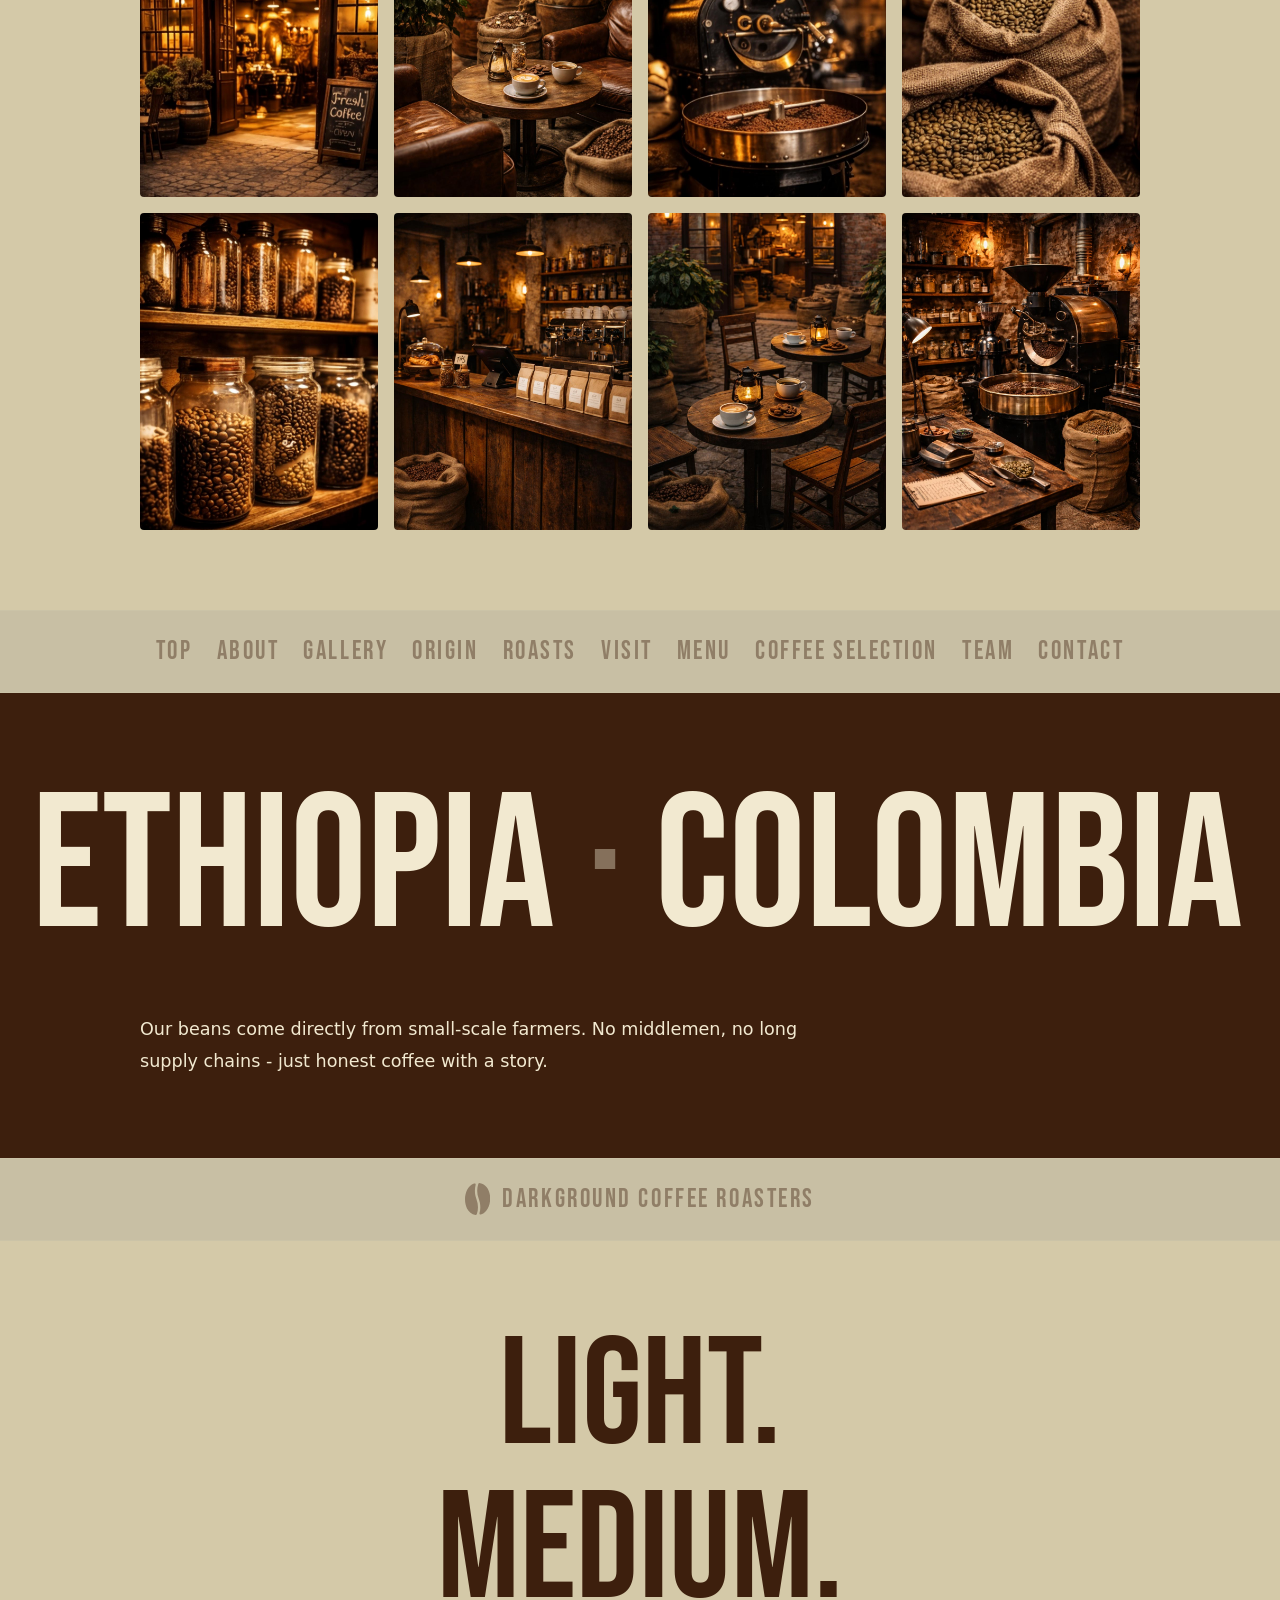
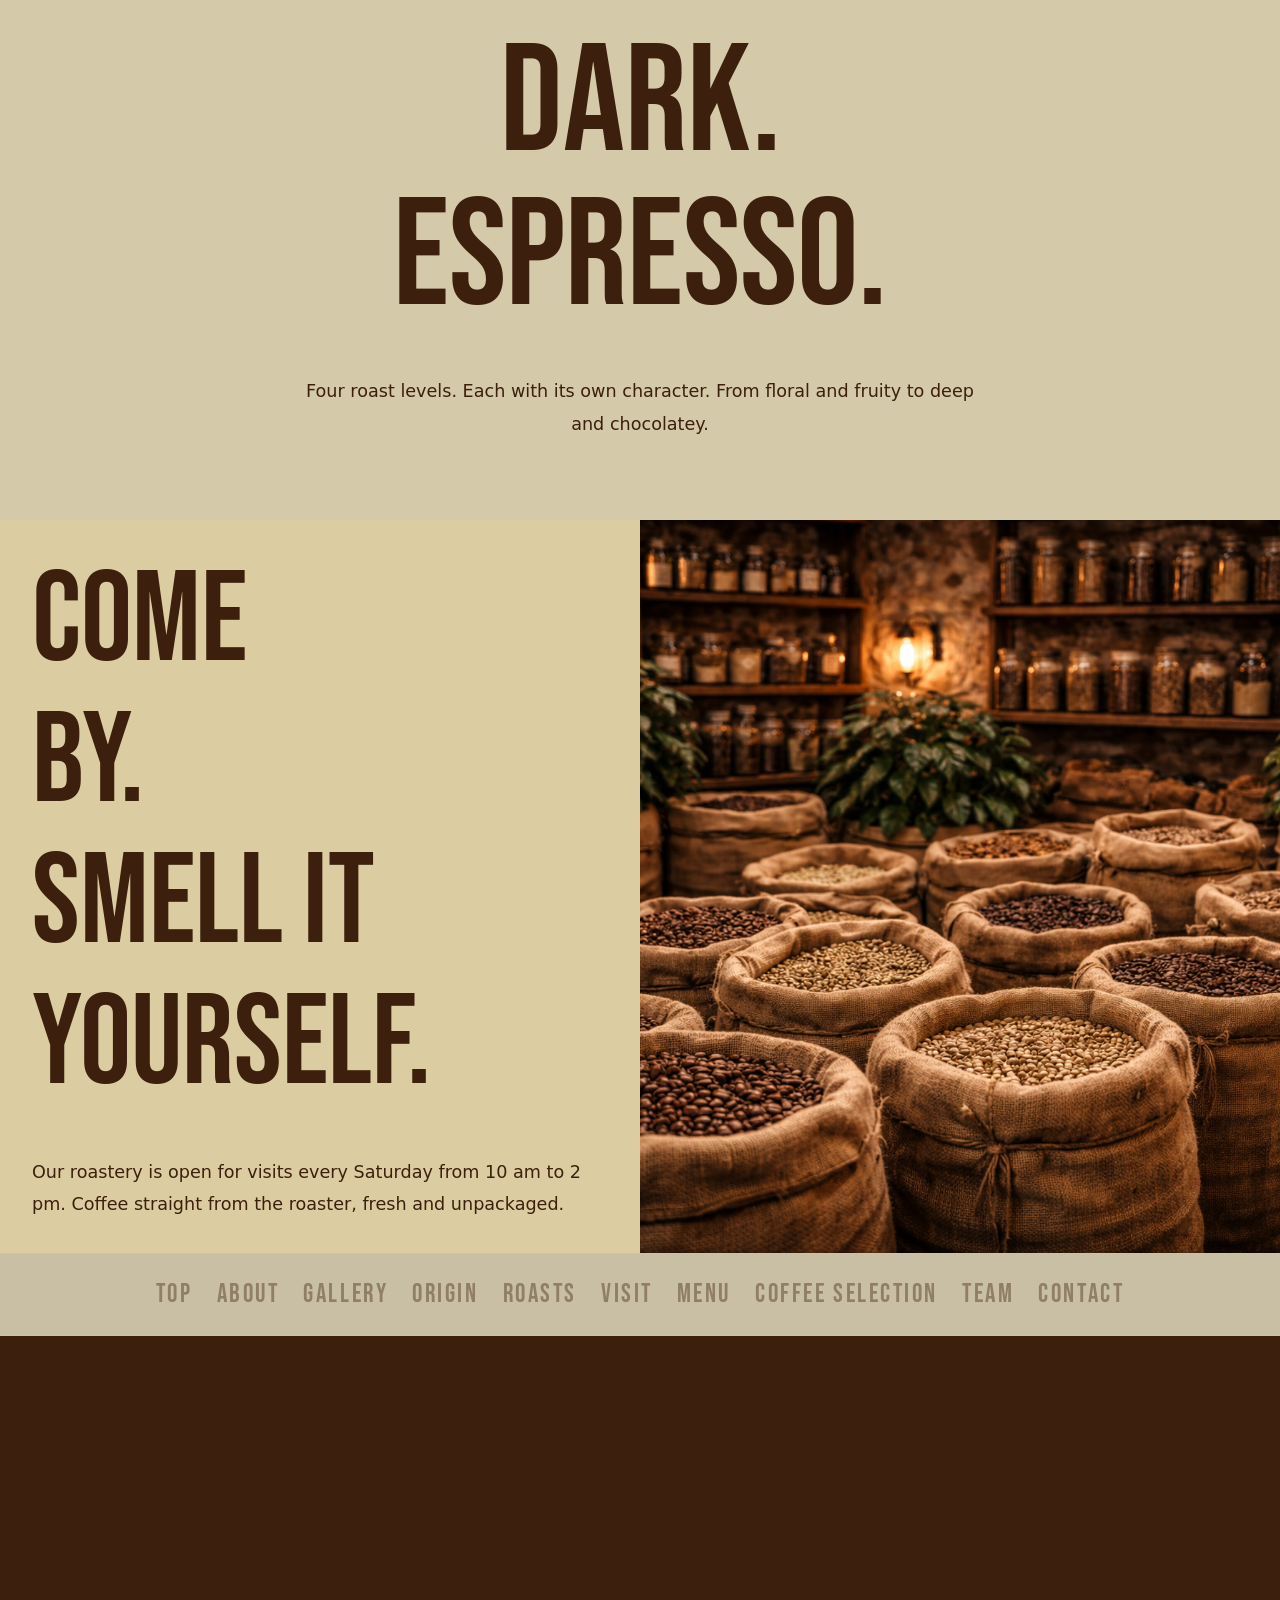
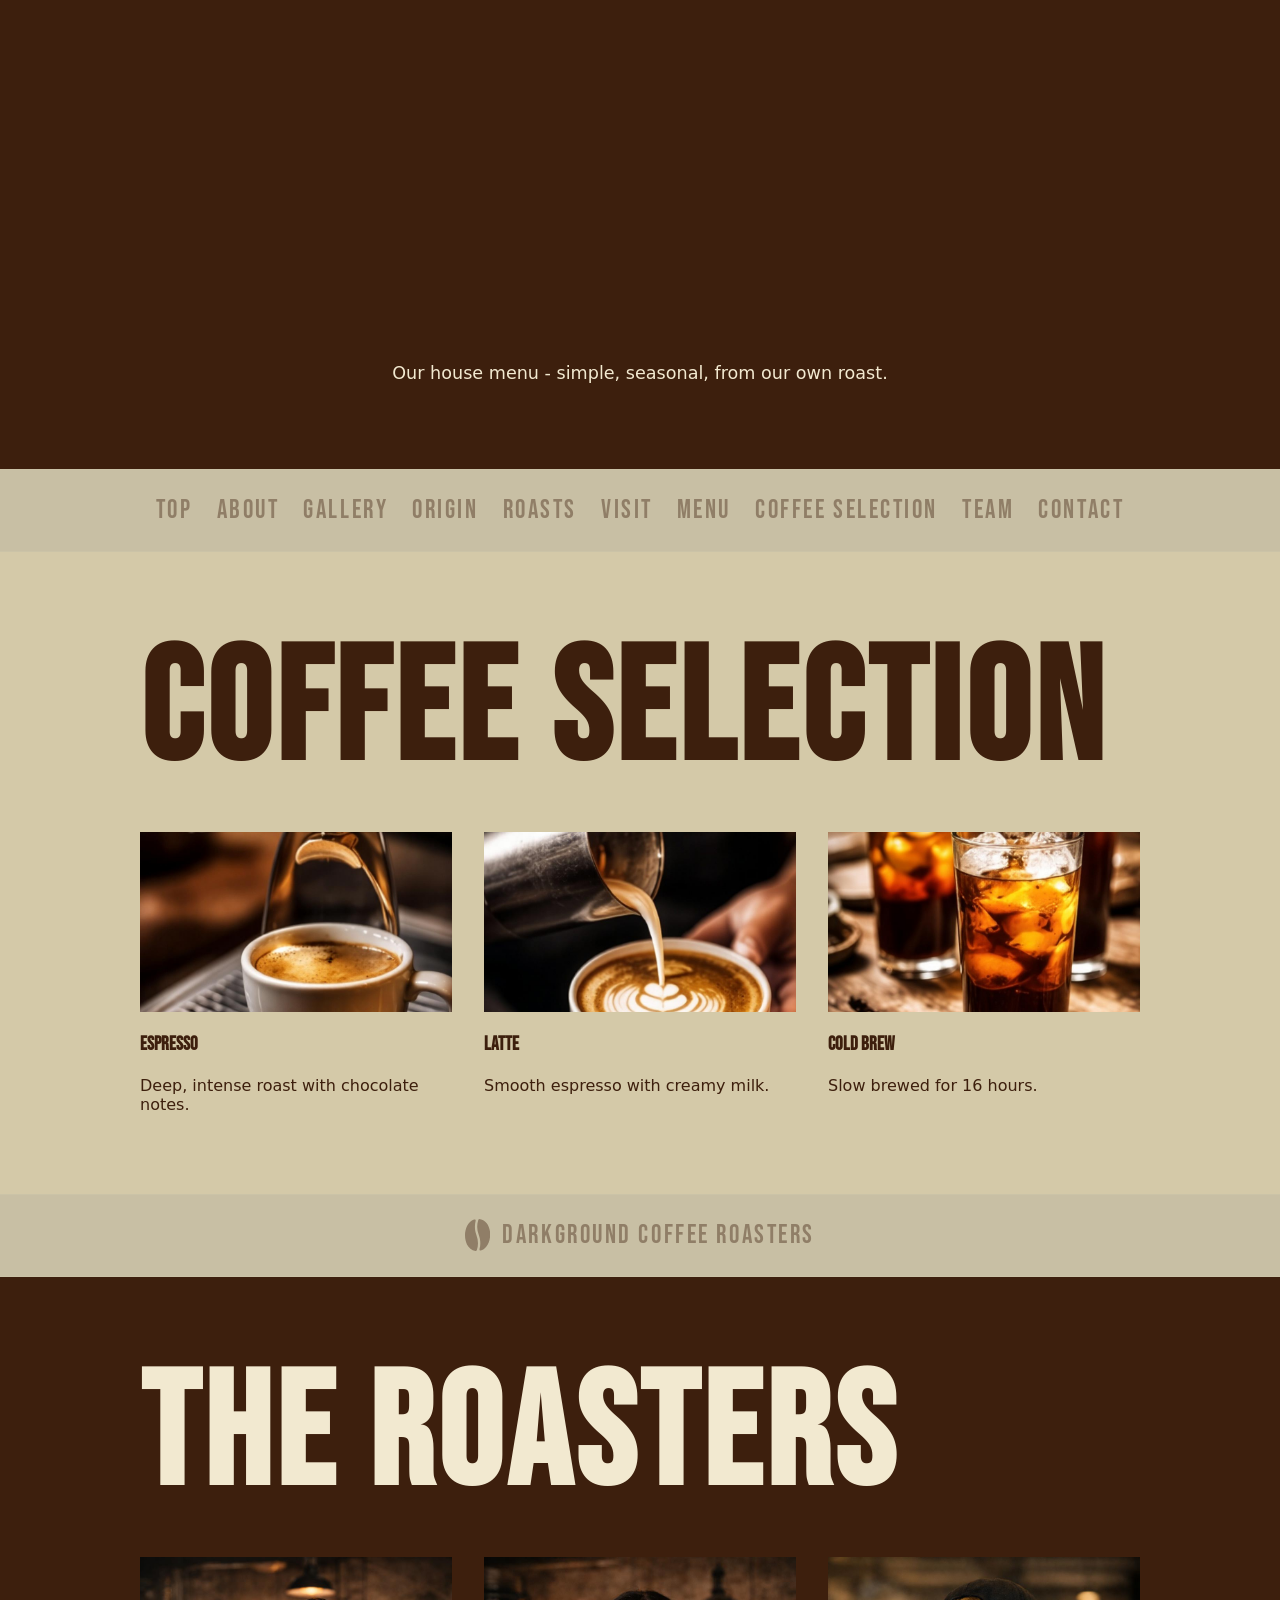
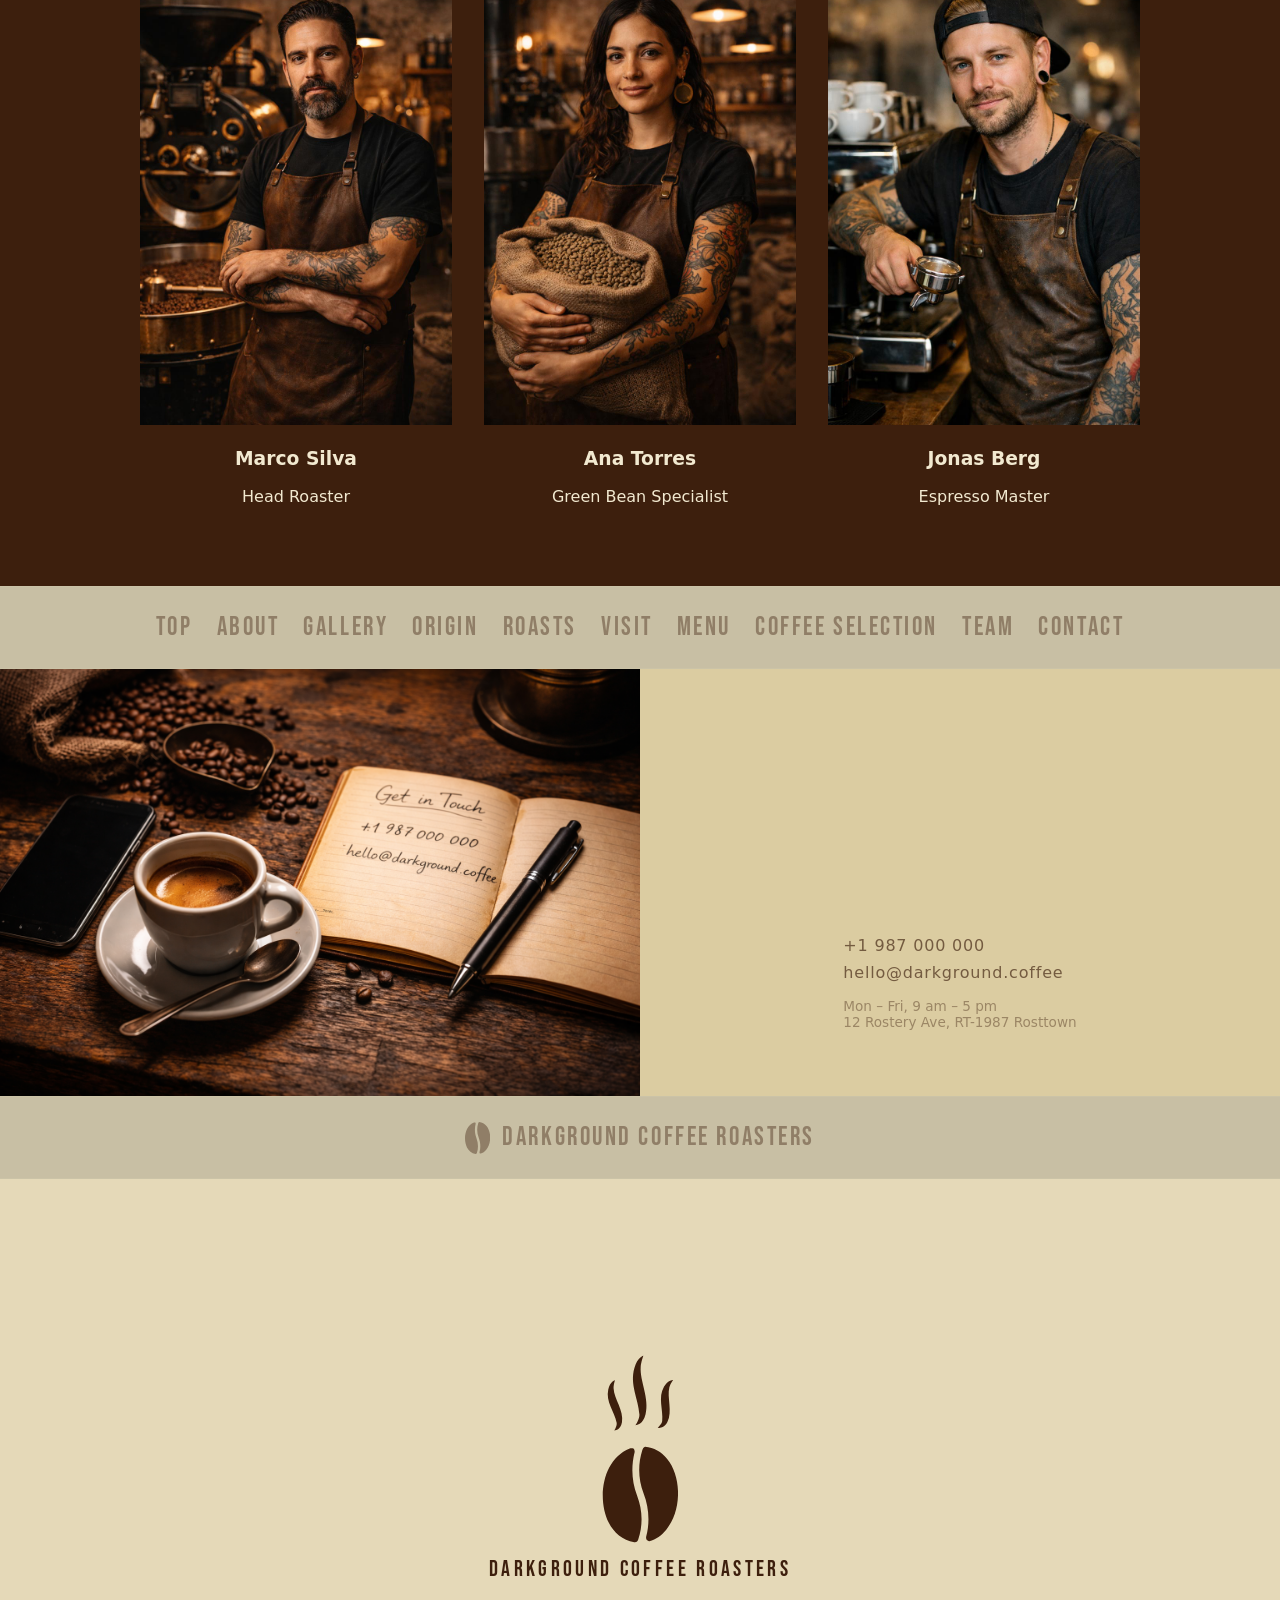
==== commit 72e07e99: "feat: add console easter egg, translate comments, fix brand reveal - Console easter egg with DevPani" ====
--- a/index.html
+++ b/index.html
@@ -4,11 +4,11 @@
     <head>
         <meta charset="UTF-8">
         <meta name="viewport" content="width=device-width, initial-scale=1.0">
-        <title>Darkground Coffee – DevPanicZone</title>
+        <title>Darkground Coffee | DevPanicZone</title>
         <link rel="icon" href="img/favicon.svg" type="image/svg+xml">
         <link rel="icon" href="img/favicon.png" type="image/png">
         <meta name="description"
-            content="Darkground Coffee Roasters | Implementation Sample of CSS animations and endless section loop scfrolling">
+            content="Darkground Coffee Roasters | Implementation Sample of CSS animations and endless section loop scrolling">
         <meta name="author" content="Bianca | DontDevPanic">
         <meta name="robots" content="index, follow">
         <link rel="stylesheet" href="css/style.css">
@@ -29,7 +29,7 @@
         <!-- MAIN CONTENT -->
         <main id="main-content">
 
-            <!-- HERO - 100vh, endless loop anchor -->
+            <!-- HERO - endless loop anchor -->
             <section id="hero" class="hero">
                 <div class="hero-center">
                     <svg class="hero-svg" id="Layer_1" data-name="Layer 1" xmlns="http://www.w3.org/2000/svg"
@@ -111,7 +111,7 @@
                         </g>
                     </svg>
                     <h1 class="hero-title">Darkground Coffee Roasters</h1>
-                    <span class="hero-brand" aria-hidden="true">Darkground</span>
+                    <span class="hero-brand reveal-brand" aria-hidden="true">Darkground</span>
                     <p class="hero-tagline">Hand-roasted since 1987</p>
                 </div>
             </section>
@@ -461,6 +461,7 @@
                 <a href="https://github.com/dontdevpanic" target="_blank" rel="noopener">GitHub Profile</a>
                 <a href="https://github.com/dontdevpanic/darkground-coffee" target="_blank" rel="noopener">GitHub
                     Repo</a>
+                <a href="header-version.html" target="_blank" rel="noopener">Header Version</a>
             </nav>
         </footer>
 
--- a/css/style.css
+++ b/css/style.css
@@ -15,10 +15,12 @@
     --display-font: 'Bebas', 'Arial Narrow', Arial, sans-serif;
     --body-font: system-ui, -apple-system, sans-serif;
 
-    /* Rösterei-Palette */
+    /* Rostery color palette */
     --creme: #f2e9d0;
     --karamell: #c8a96e;
     --espresso: #3d1f0d;
+    --chocolate: #2a1208;
+    --mokka: #1a0c05;
 
     --light: var(--creme);
     --dark: var(--espresso);
@@ -26,7 +28,7 @@
 
     --opacity-muted: 0.6;
 
-    /* Hero-Farben — Loops are changed via JS */
+    /* Hero-colors — Loops are changed via JS */
     --hero-bg: var(--espresso);
     --hero-color: var(--creme);
 }
@@ -96,12 +98,12 @@
 #intro {
     position: fixed;
     inset: 0;
-    background: var(--espresso);
+    background: var(--chocolate);
     display: flex;
     align-items: center;
     justify-content: center;
     z-index: 9999;
-    /* JS fügt .intro--exit hinzu */
+    /* JS adds .intro--exit */
 }
 
 #intro.intro--exit {
@@ -158,7 +160,7 @@
     color: var(--karamell);
 }
 
-/* Intro starts by loading */
+/* Intro plays on load */
 .intro-sequence .reveal-word:nth-child(1) {
     animation: wordFlash 0.6s ease 0.1s forwards;
 }
@@ -226,12 +228,28 @@
     padding-bottom: 0;
     user-select: none;
     white-space: nowrap;
-    opacity: 0.06;
+    opacity: 0;
     transform: scale(0.92);
+    animation: none;
+}
+
+/* While intro is active: fully hidden, no flash */
+body.intro-active .hero-brand {
+    opacity: 0;
+    animation: none !important;
+}
+
+/* Observer seen + intro done: start animation */
+.hero-brand.is-visible {
     animation: brandReveal 2.4s cubic-bezier(0.16, 1, 0.3, 1) 0.3s forwards;
 }
 
 @keyframes brandReveal {
+    from {
+        opacity: 0;
+        transform: scale(0.92);
+    }
+
     to {
         opacity: 0.4;
         transform: scale(1);
@@ -250,43 +268,6 @@
 .hero-svg {
     width: clamp(60px, 6vw, 80px);
     height: auto;
-}
-
-/* Dampf */
-.steam {
-    animation: steamRise 2.2s ease-in-out infinite;
-}
-
-.steam--2 {
-    animation-delay: 0.35s;
-}
-
-.steam--3 {
-    animation-delay: 0.7s;
-}
-
-@keyframes steamRise {
-    0% {
-        opacity: 0;
-        transform: translateY(0) scaleX(1);
-    }
-
-    30% {
-        opacity: 0.8;
-    }
-
-    100% {
-        opacity: 0;
-        transform: translateY(-32px) scaleX(1.5);
-    }
-}
-
-.hero-tagline {
-    font-family: var(--display-font);
-    font-size: clamp(0.9rem, 2.5vw, 1.6rem);
-    letter-spacing: 0.2em;
-    /* text-transform: uppercase; */
-    opacity: 0.6;
 }
 
 /* Steam */
@@ -815,9 +796,6 @@
     }
 }
 
-/* .is-visible .reveal-fade-full {
-    animation: wordFinal 0.8s ease 2.7s forwards;
-} */
 @keyframes wordFinal {
     0% {
         opacity: 0;
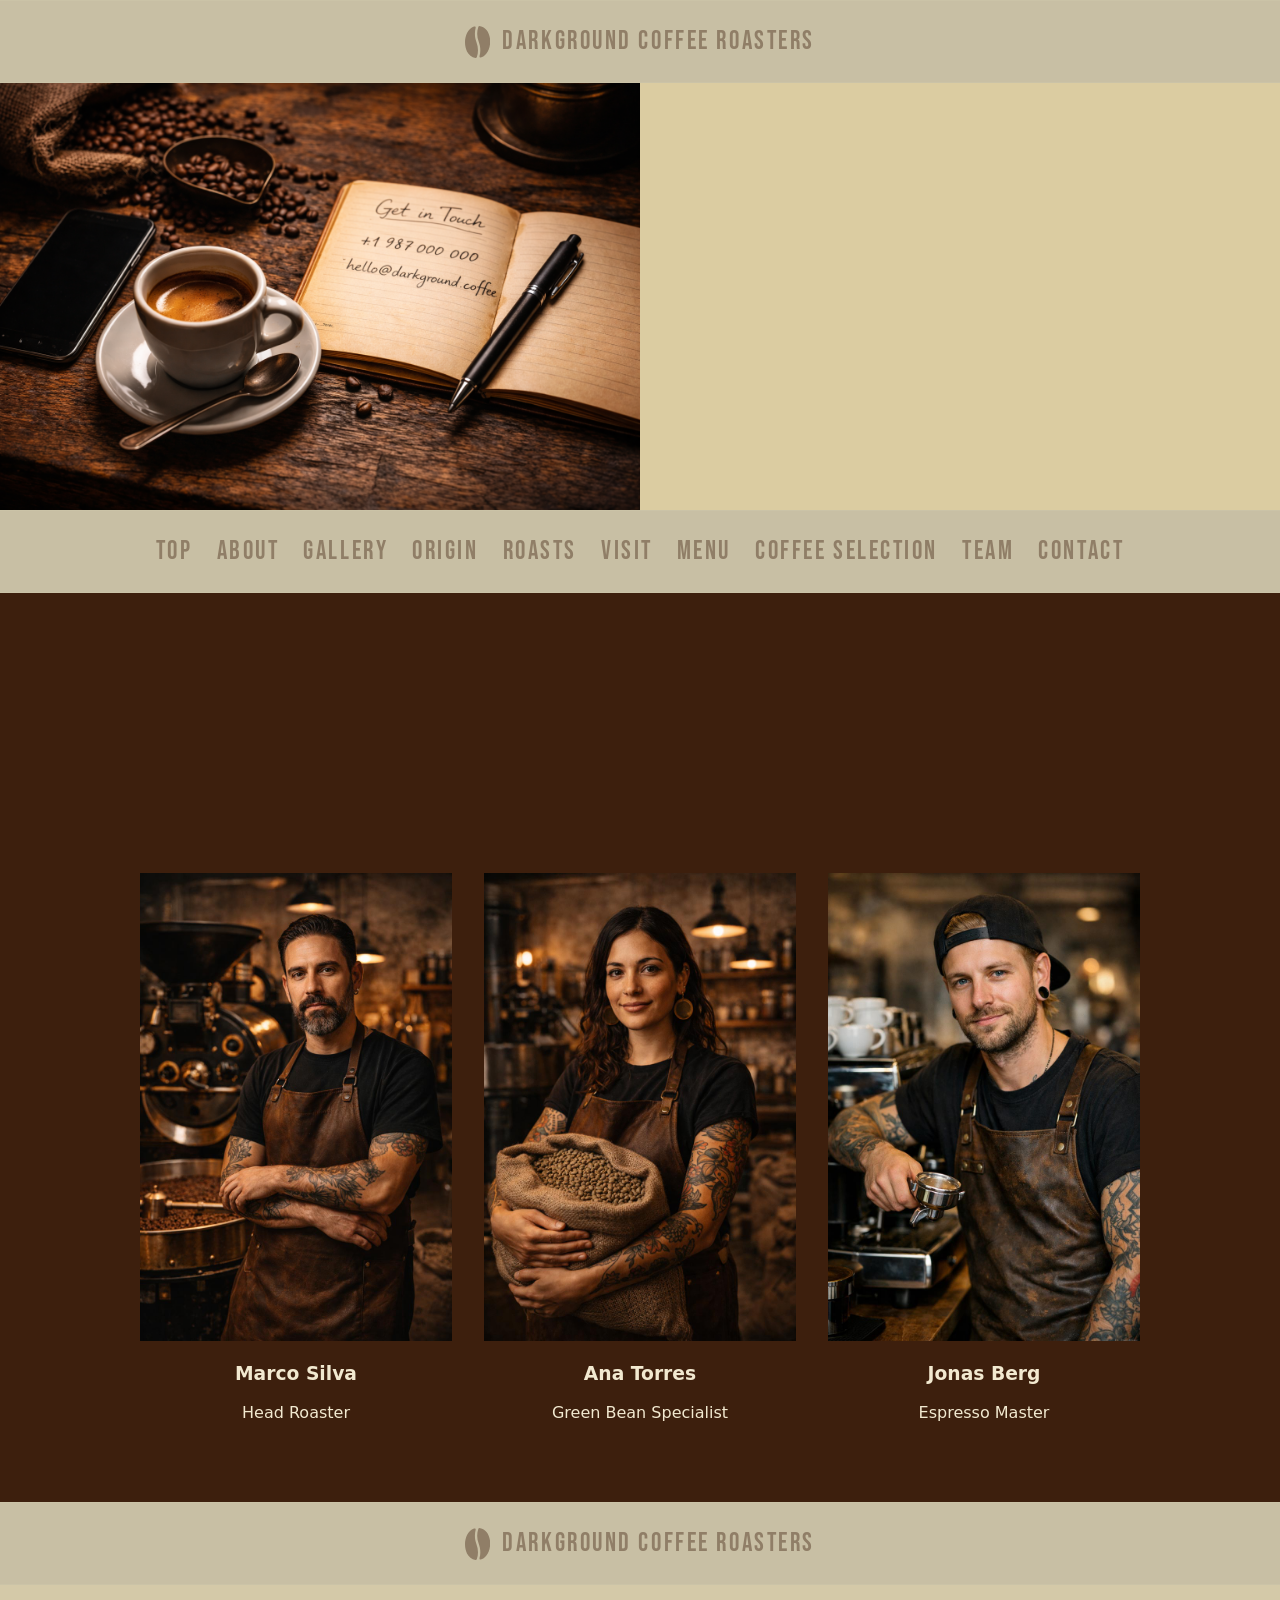
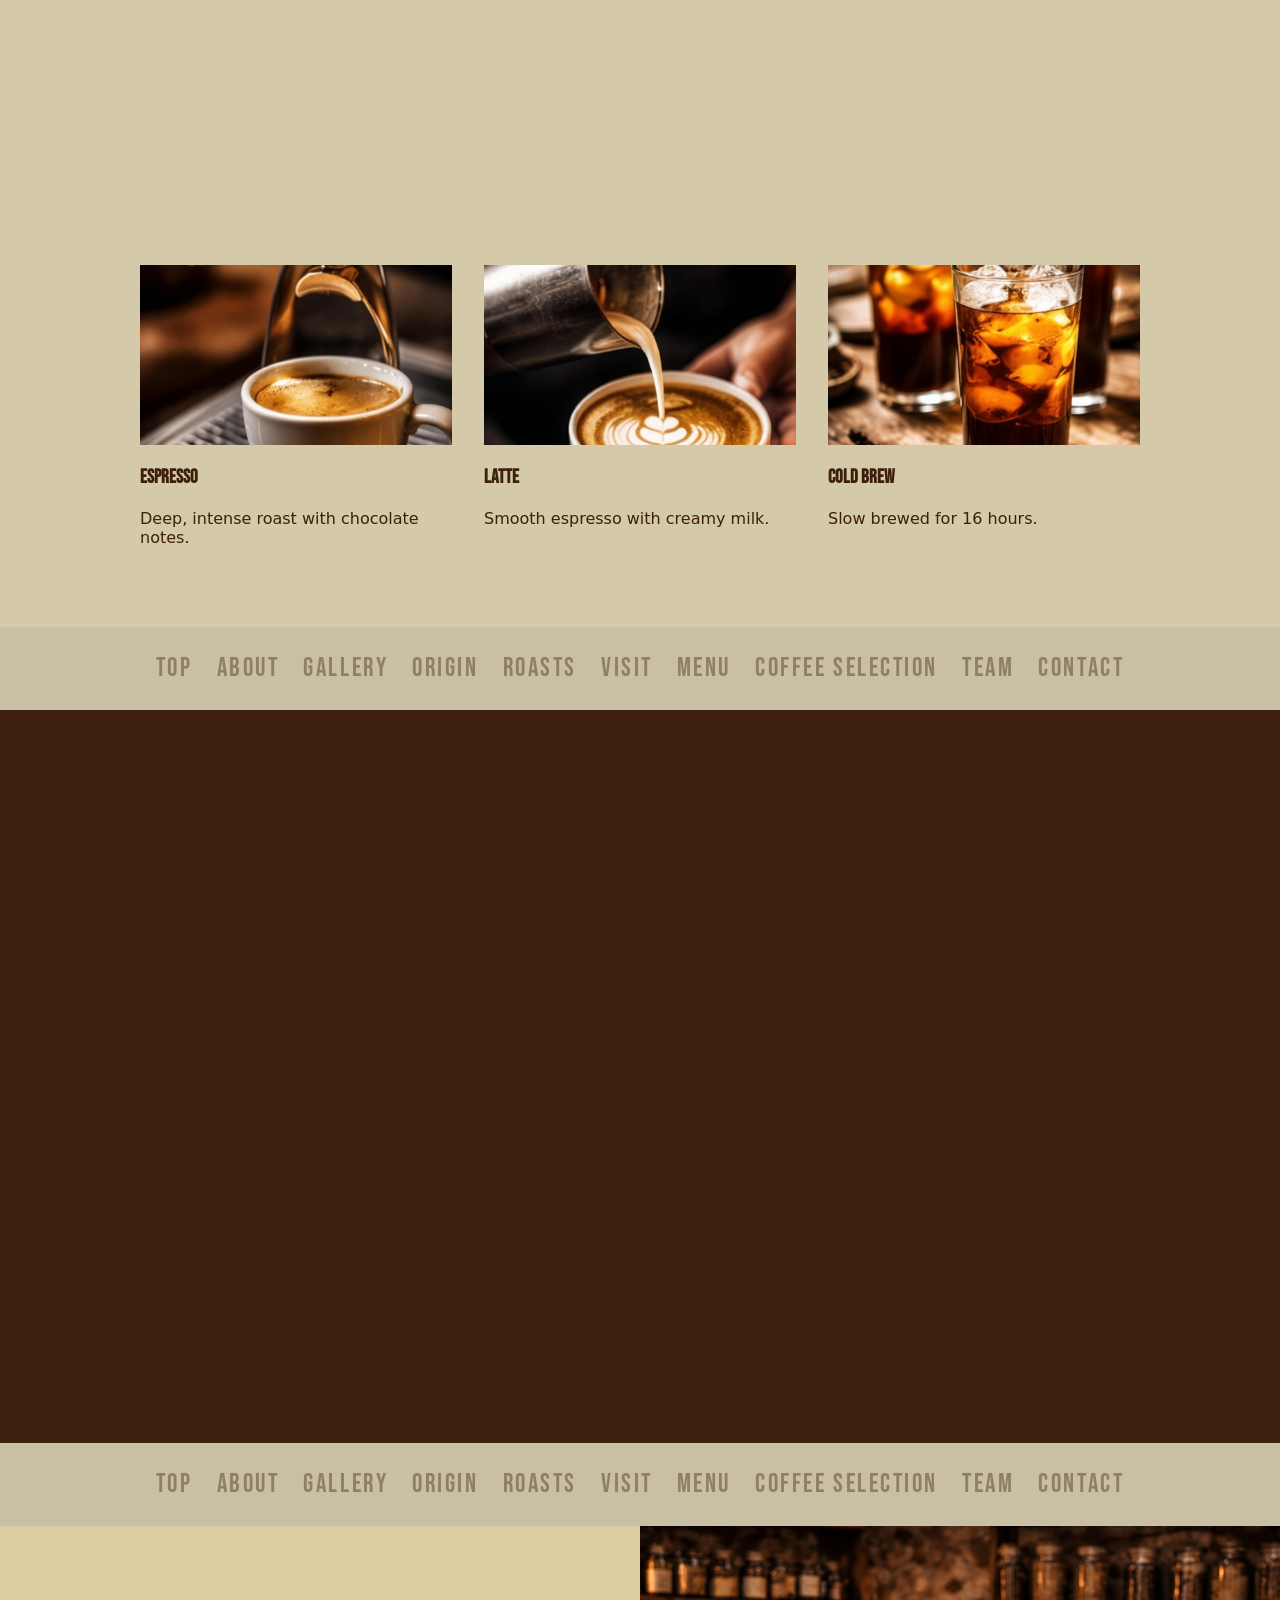
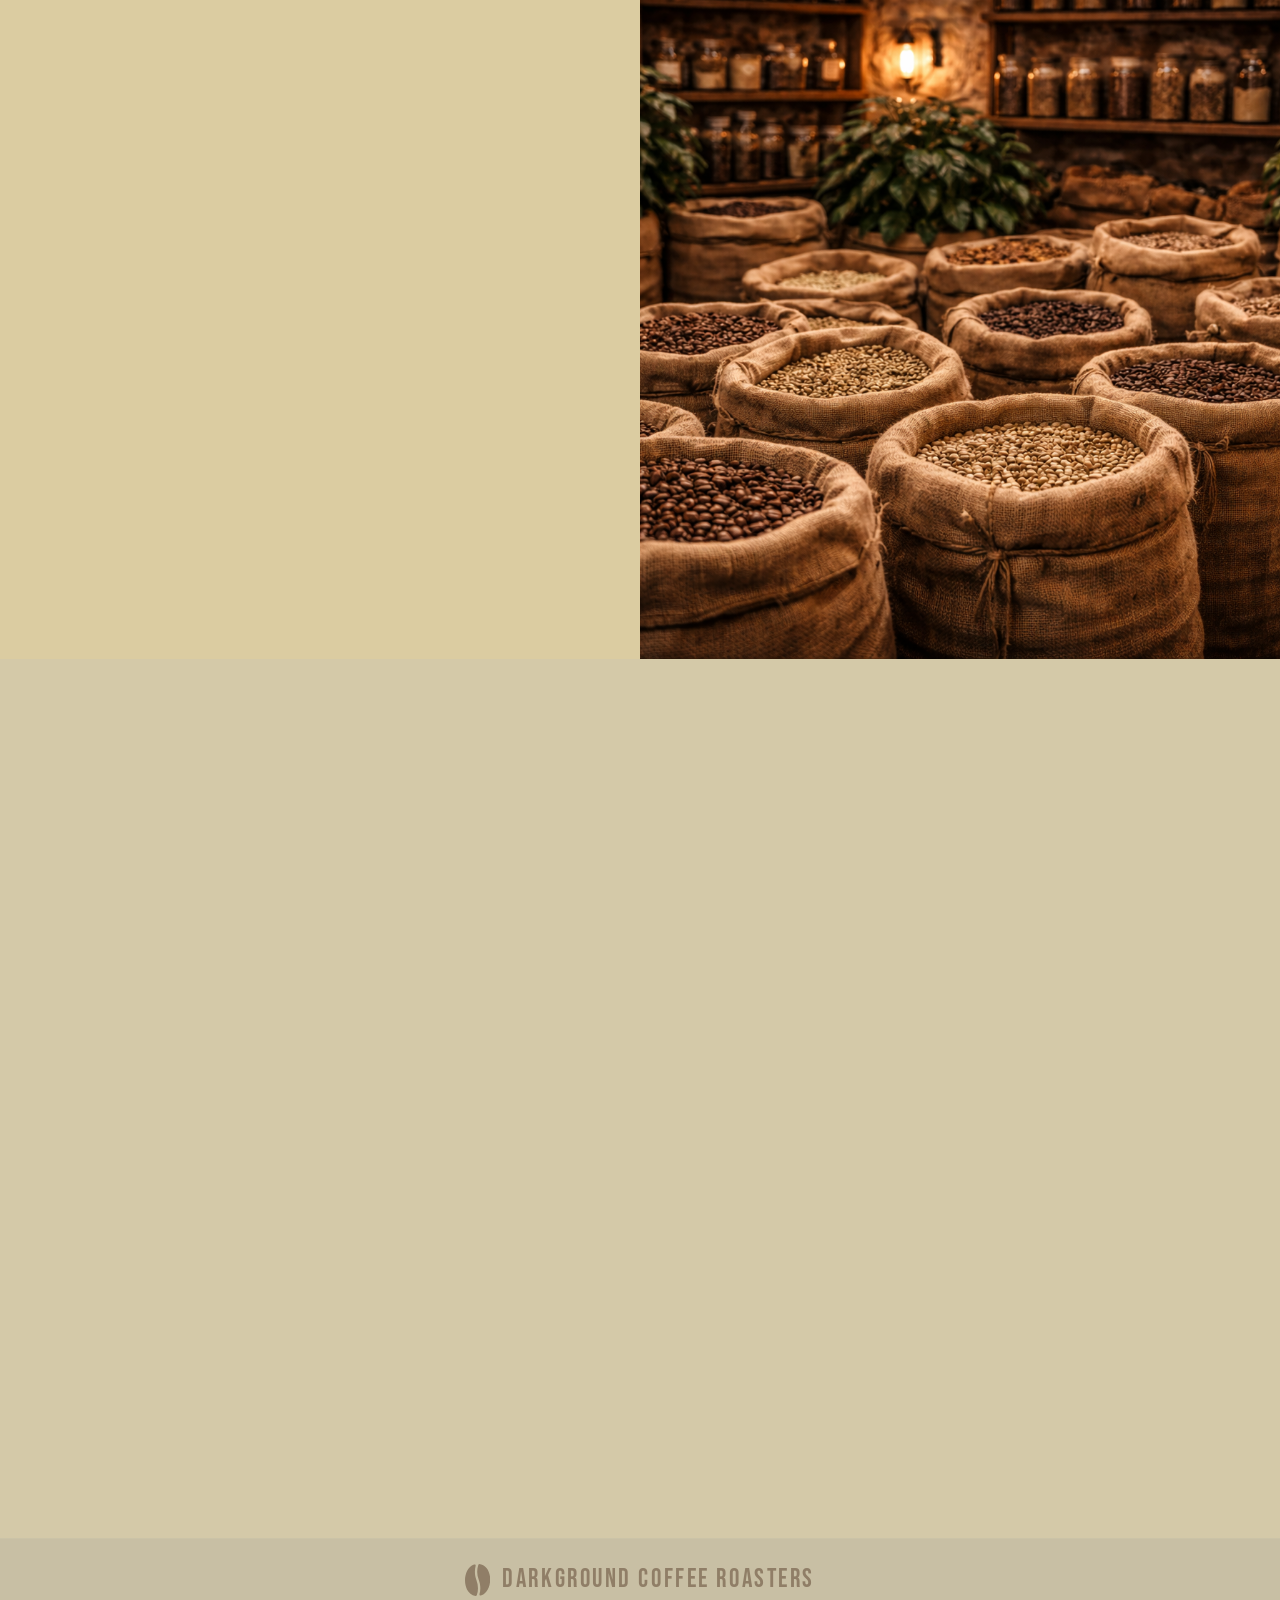
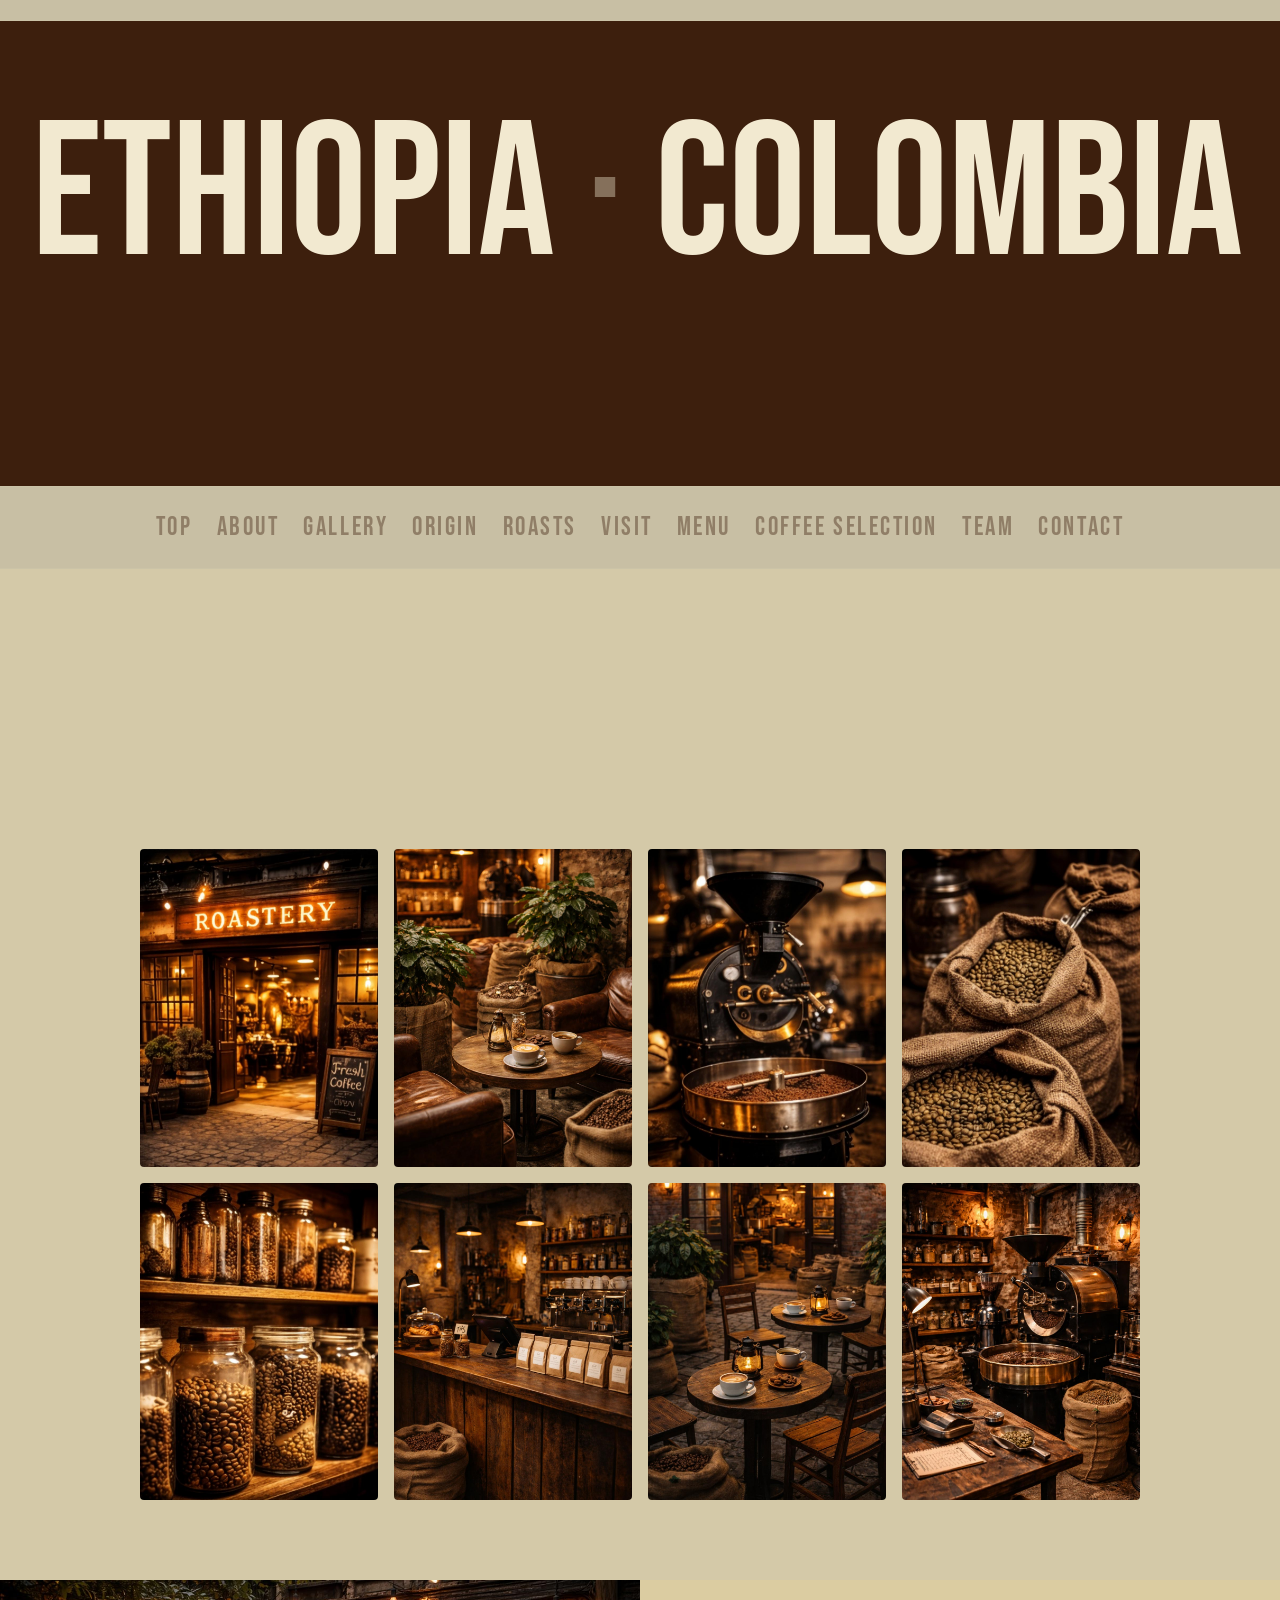
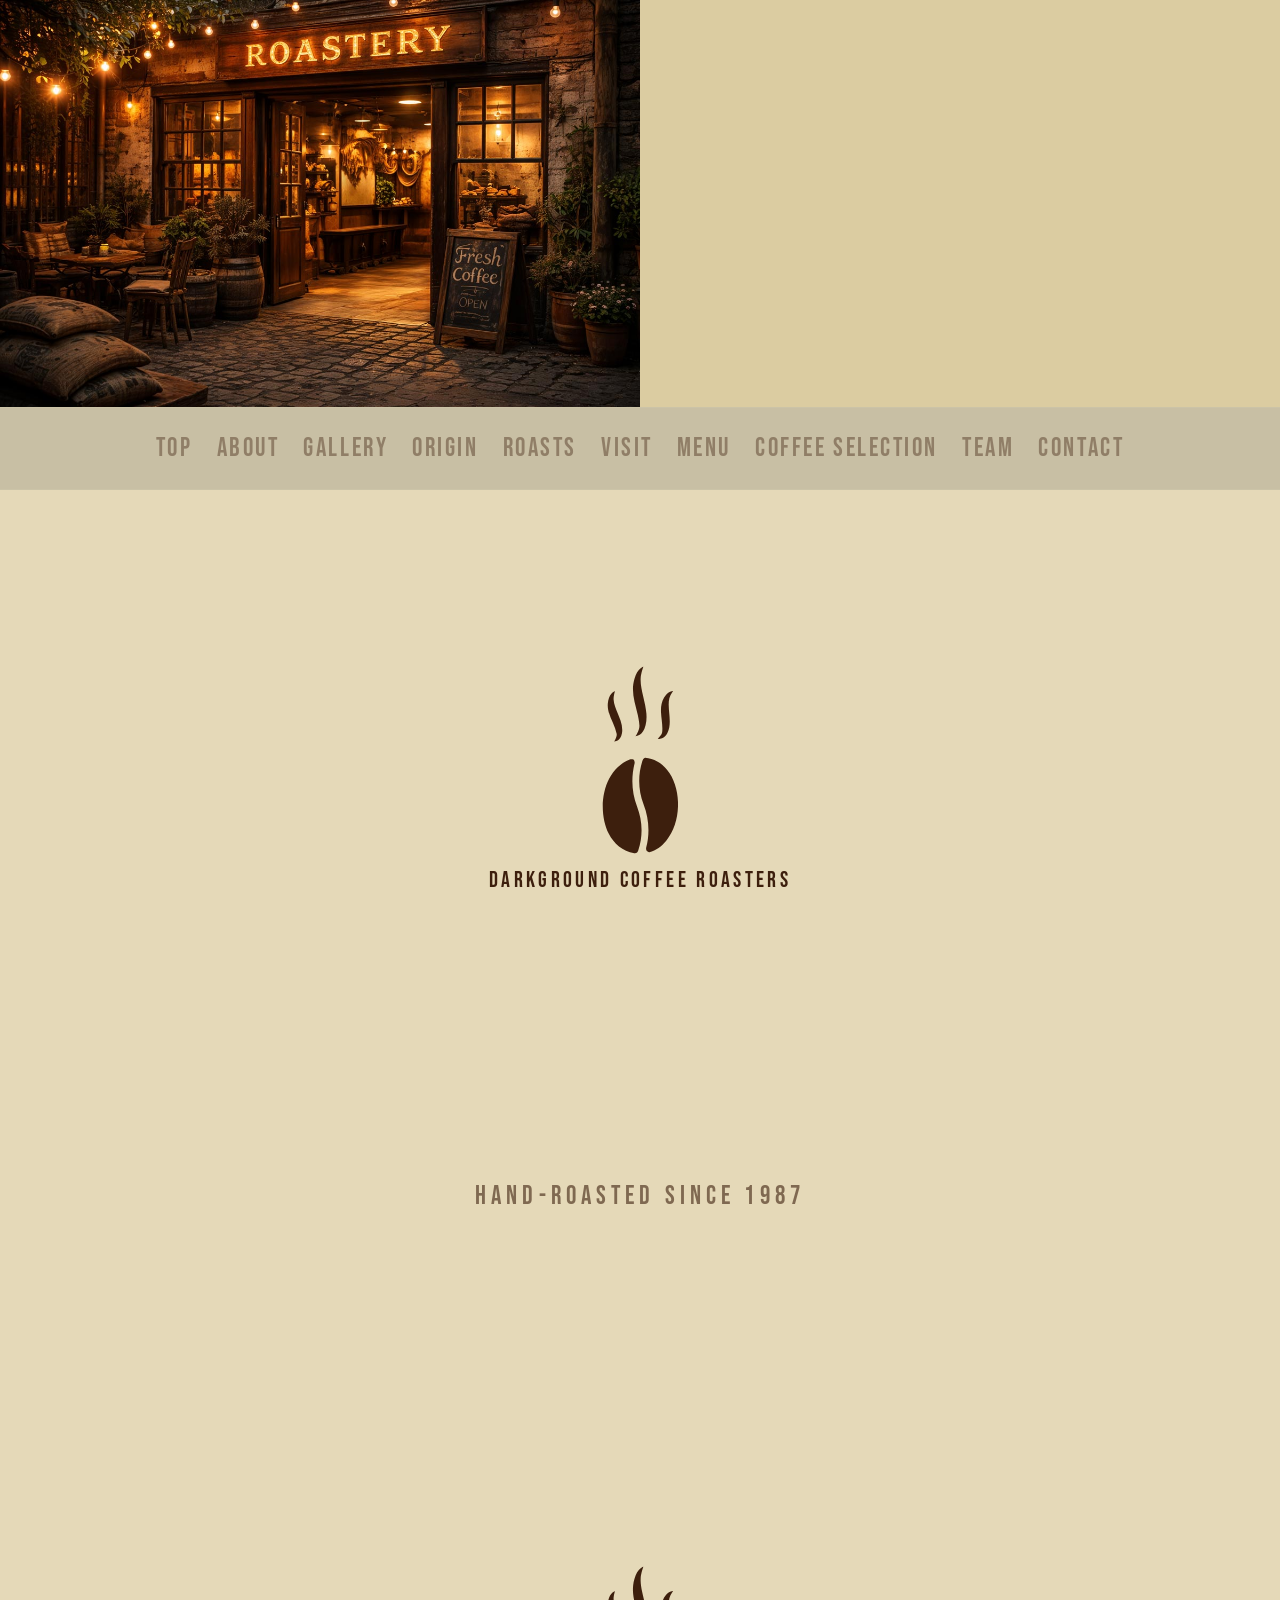
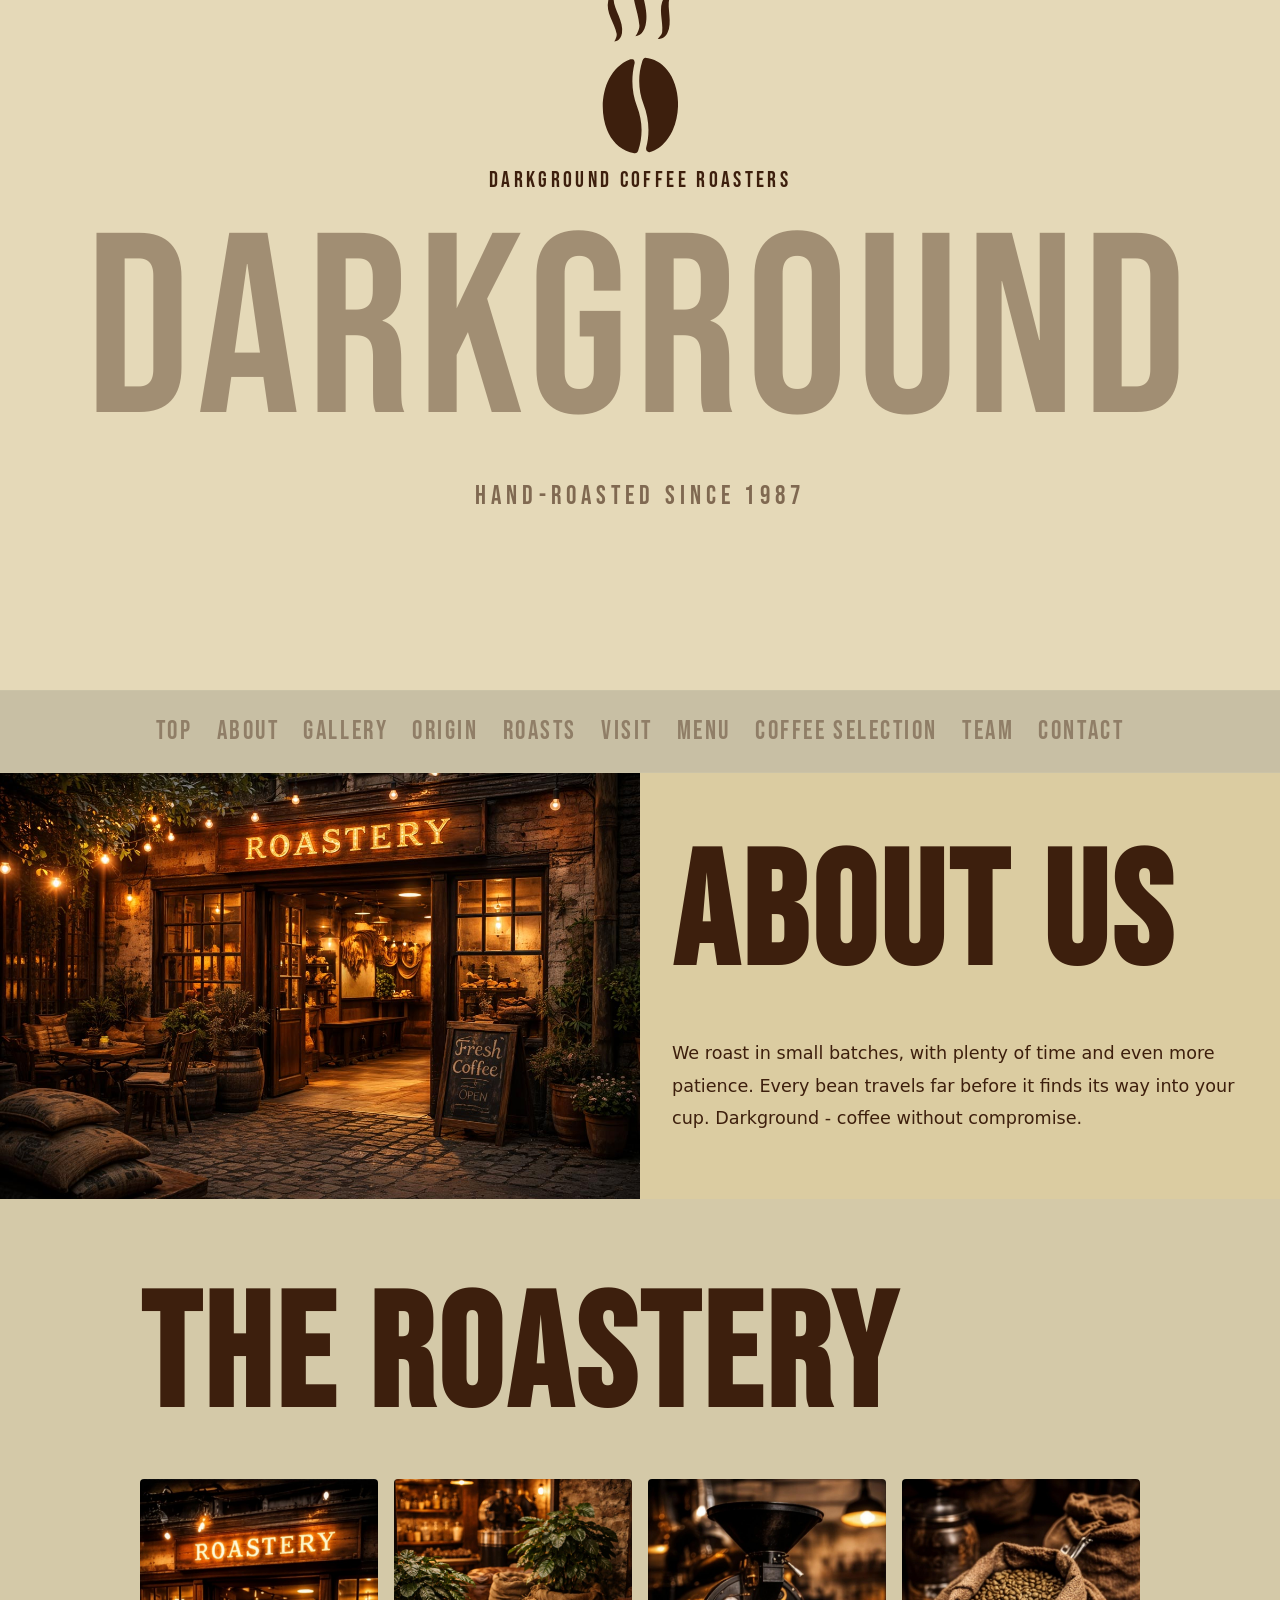
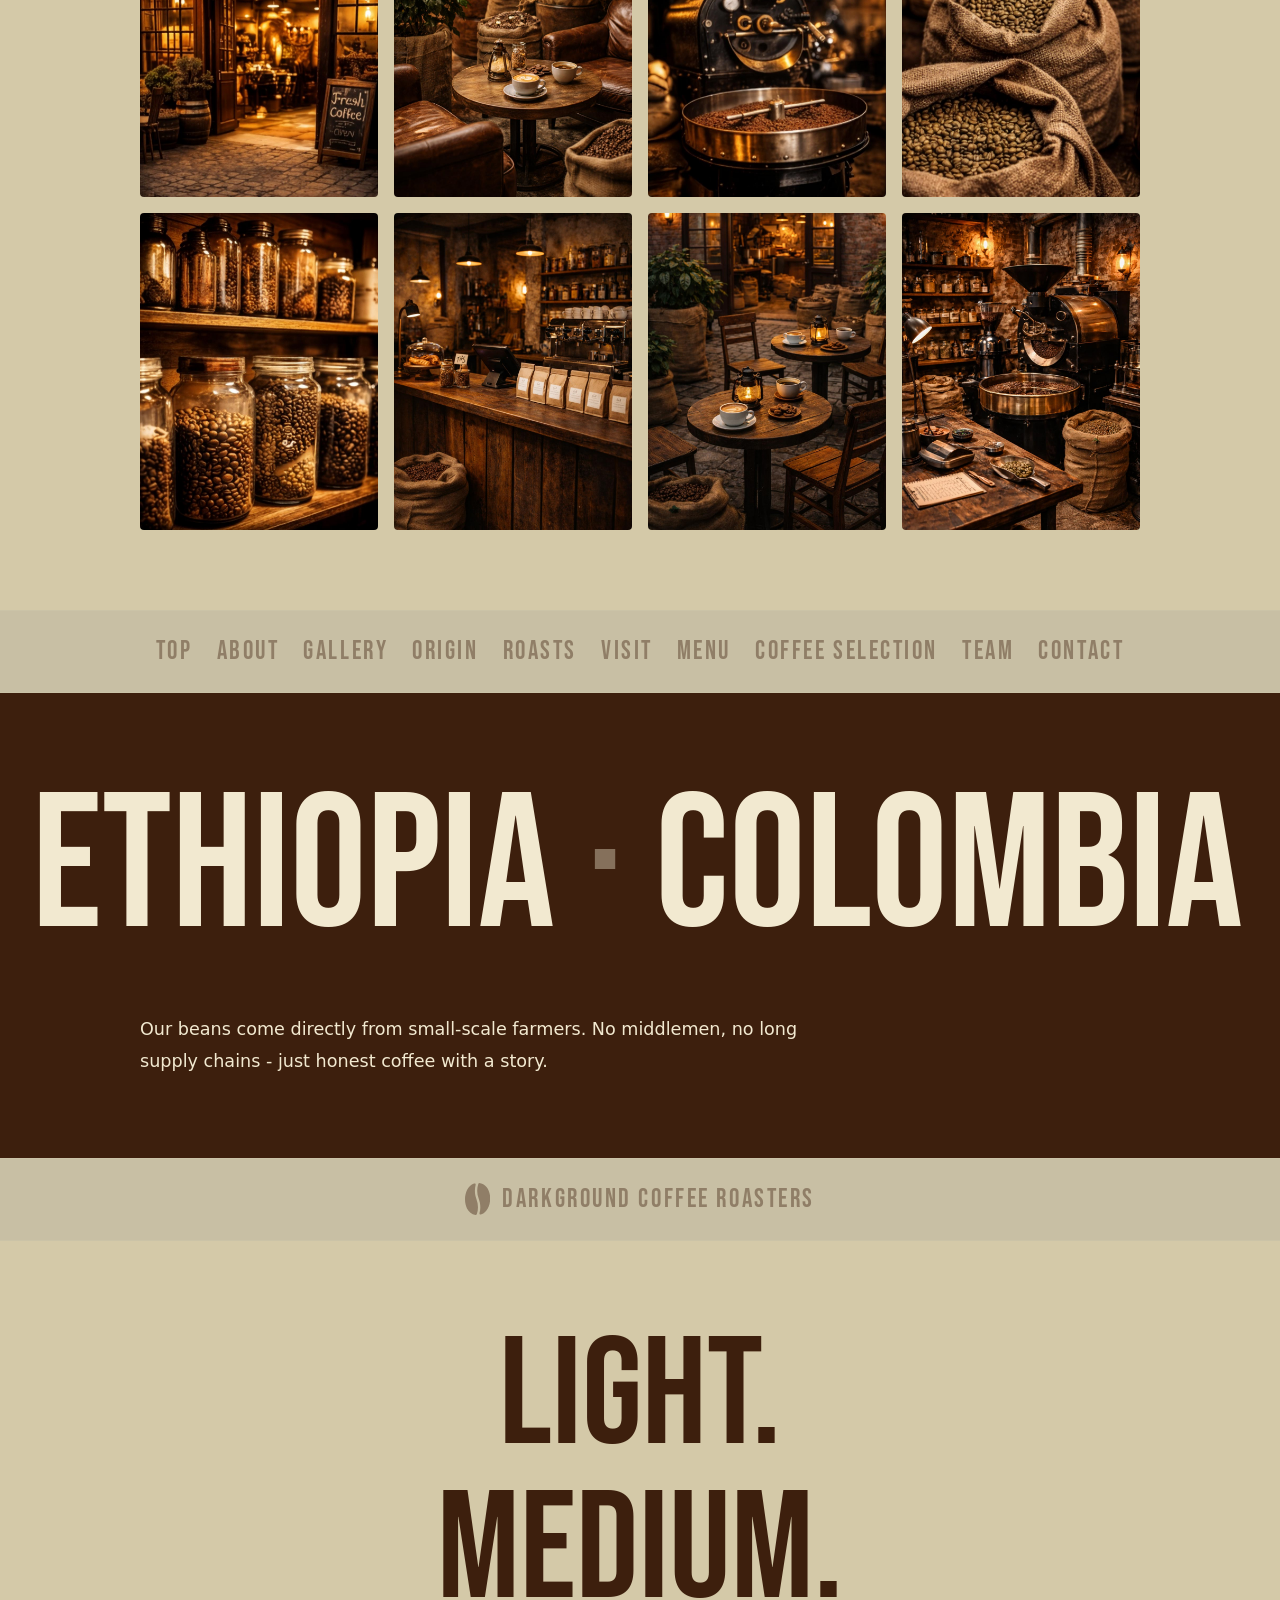
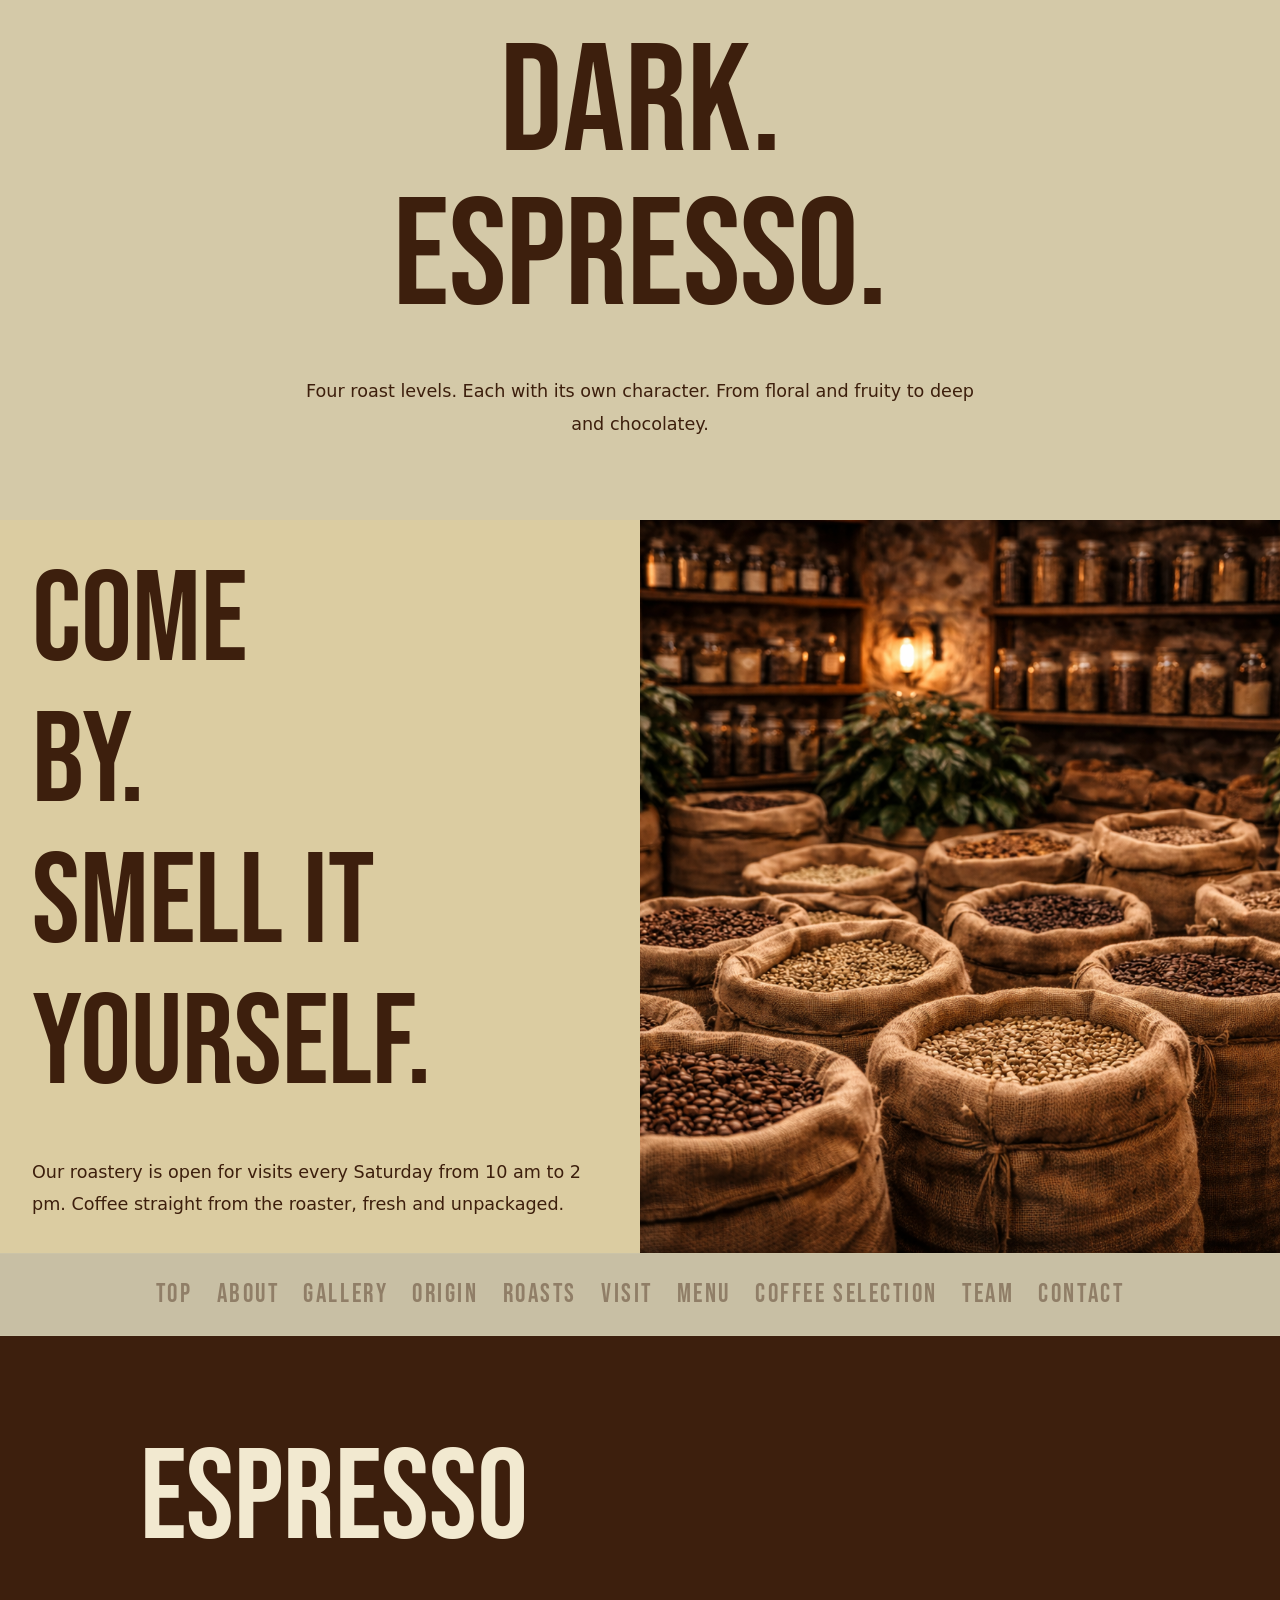
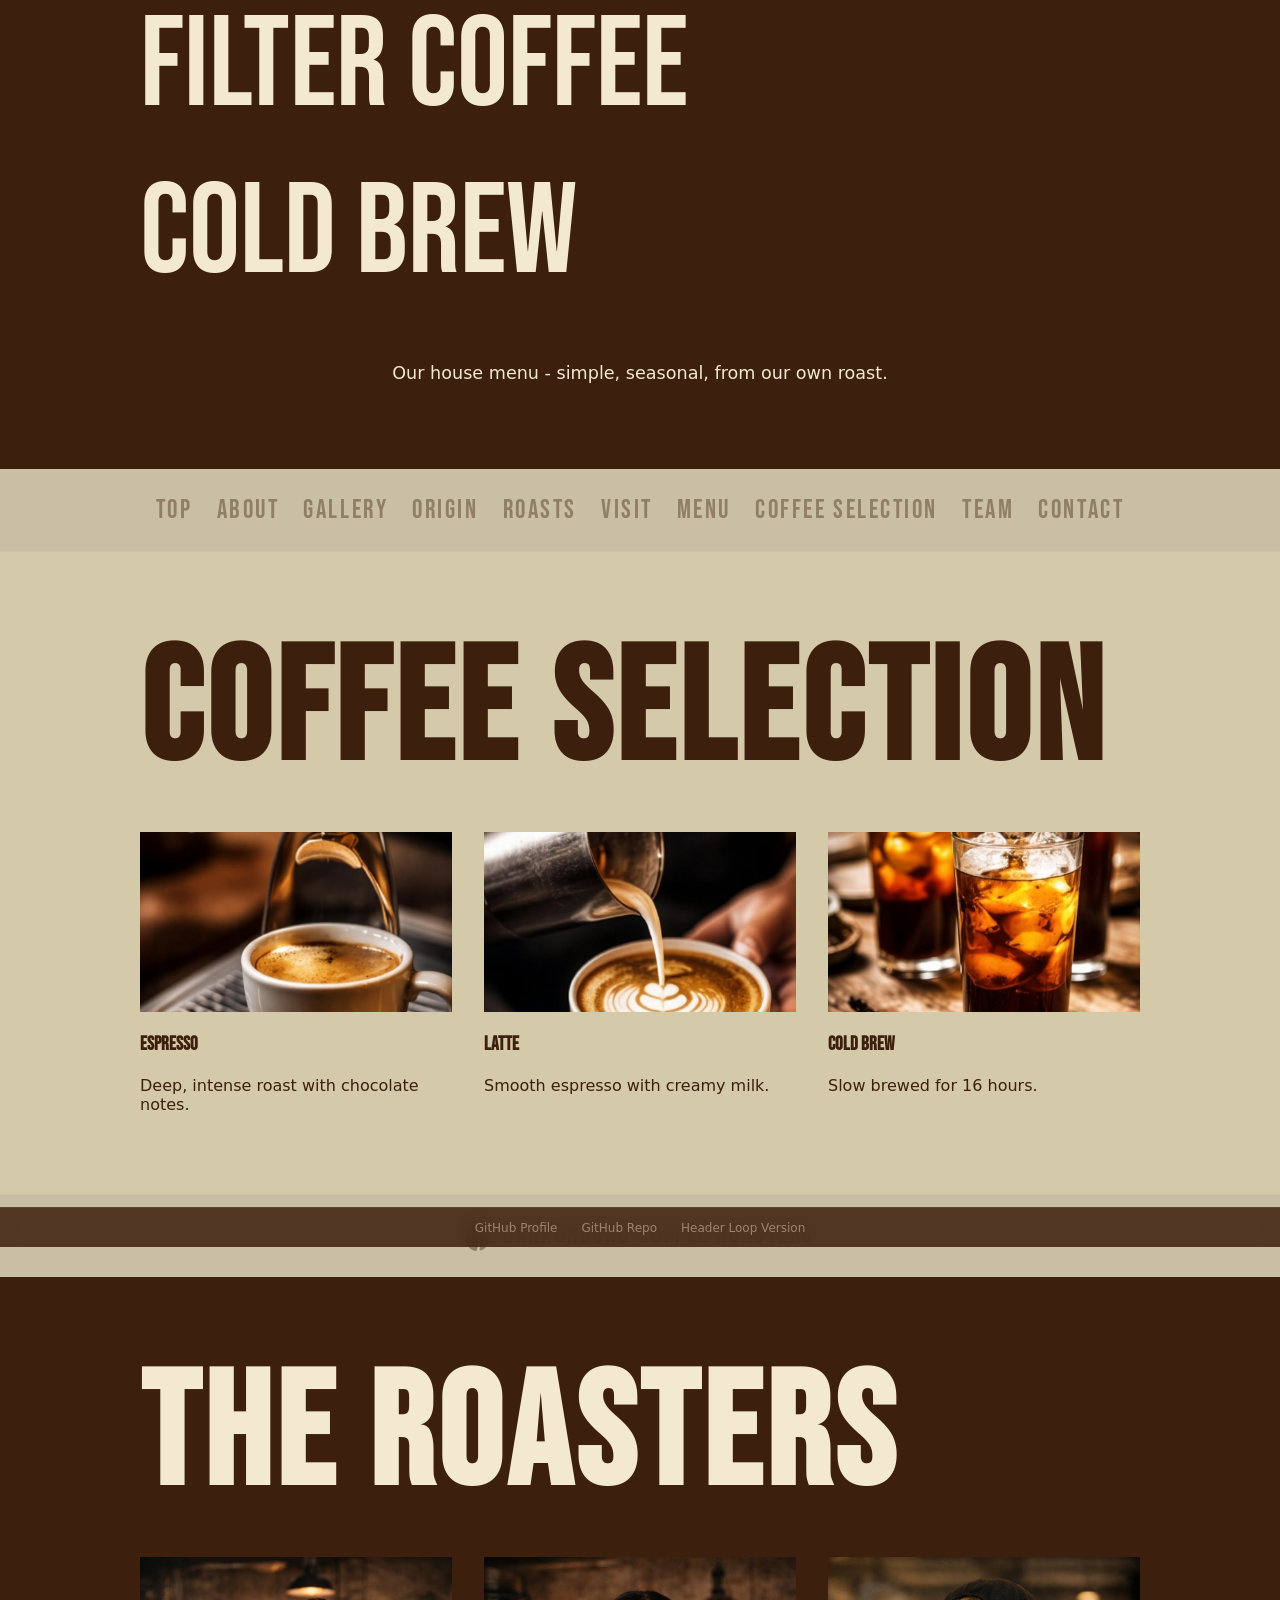
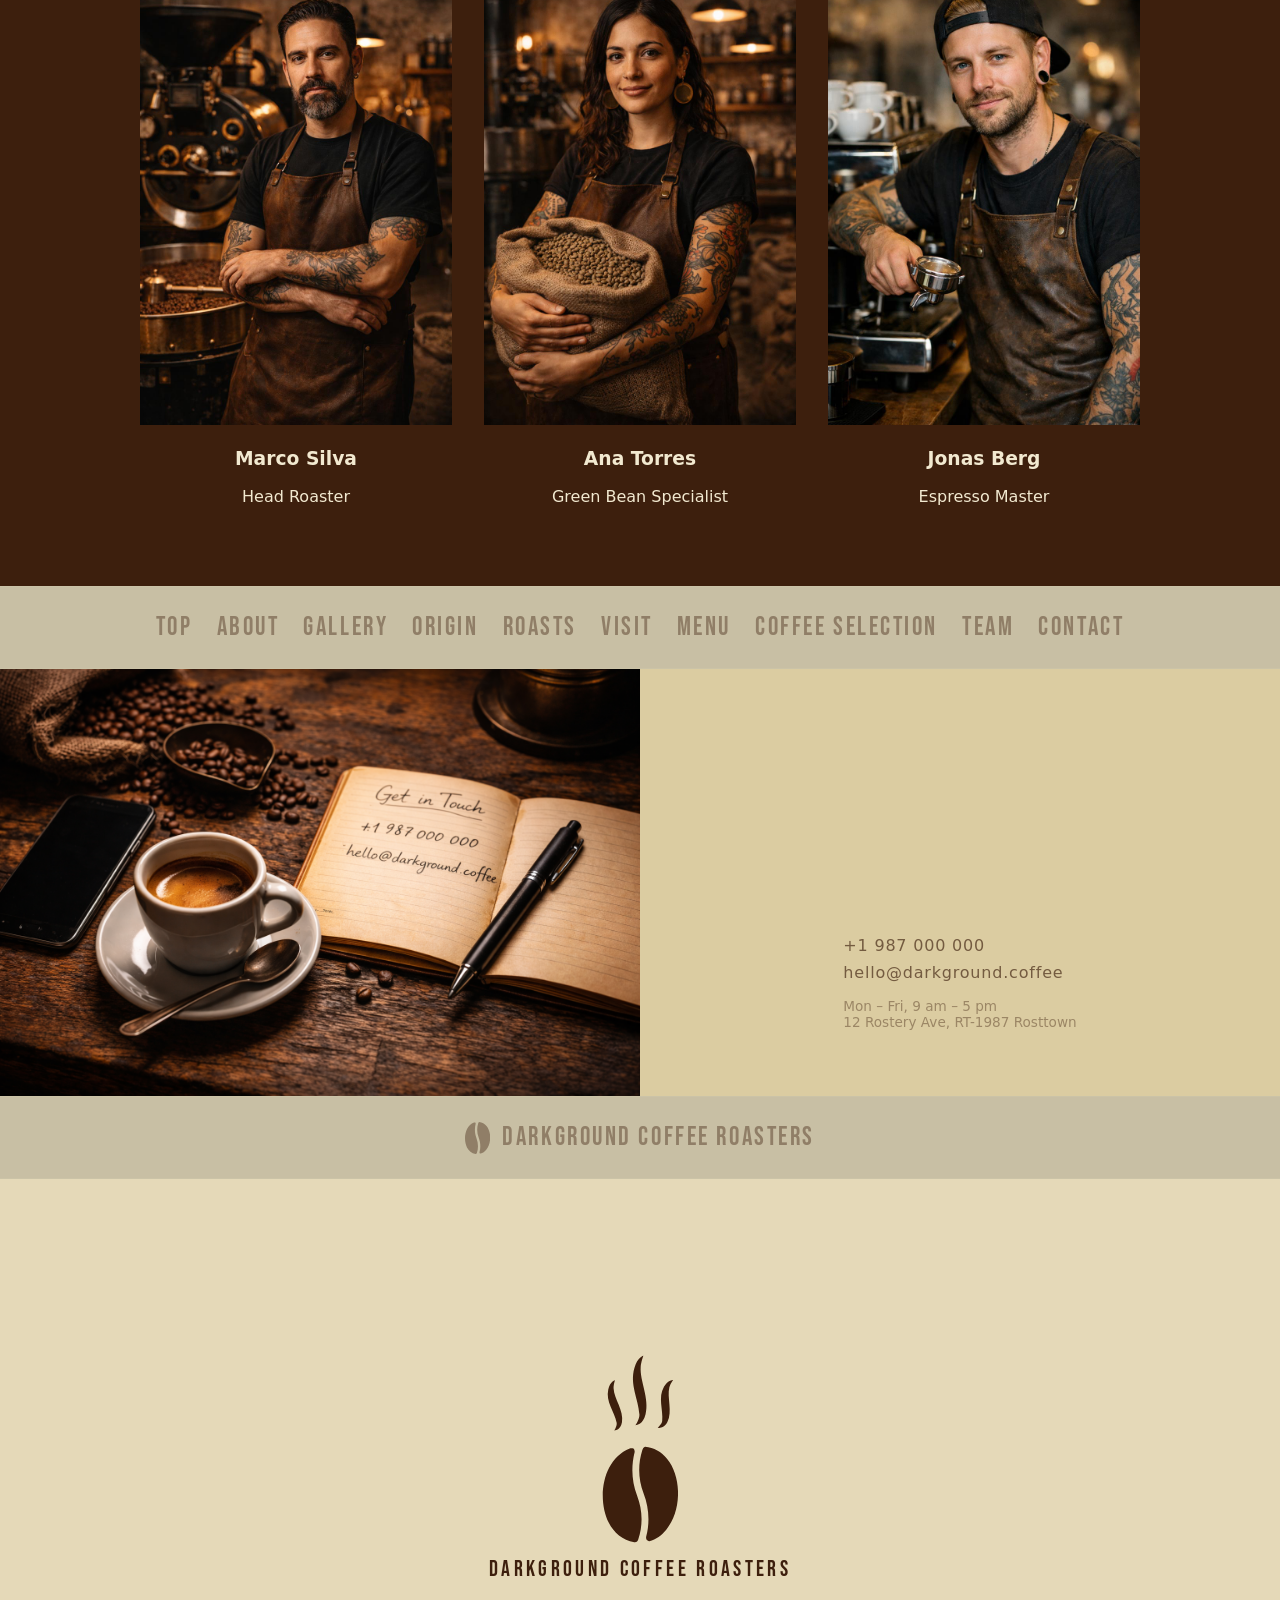
==== commit 2004f868: "fix: footer link target _self" ====
--- a/index.html
+++ b/index.html
@@ -461,7 +461,7 @@
                 <a href="https://github.com/dontdevpanic" target="_blank" rel="noopener">GitHub Profile</a>
                 <a href="https://github.com/dontdevpanic/darkground-coffee" target="_blank" rel="noopener">GitHub
                     Repo</a>
-                <a href="header-version.html" target="_blank" rel="noopener">Header Version</a>
+                <a href="header-loop.html" target="_self" rel="noopener">Header Loop Version</a>
             </nav>
         </footer>
 
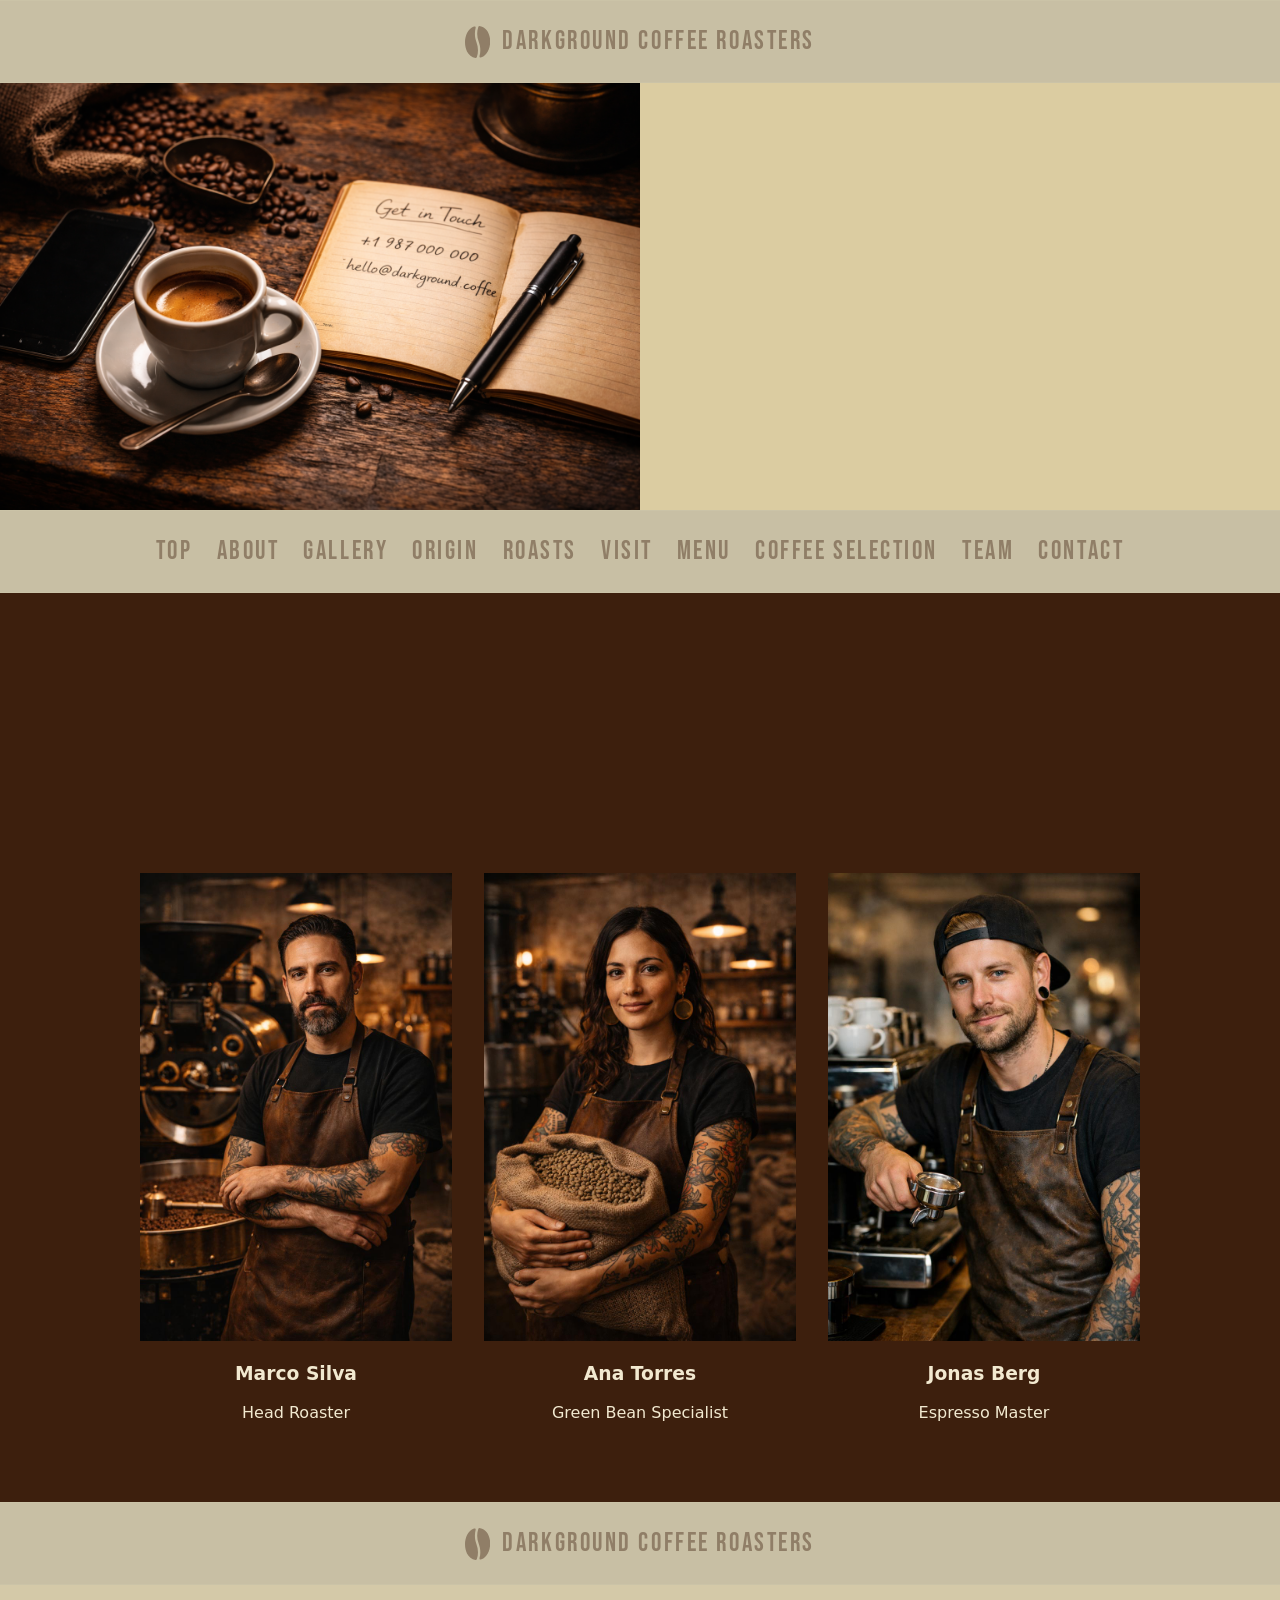
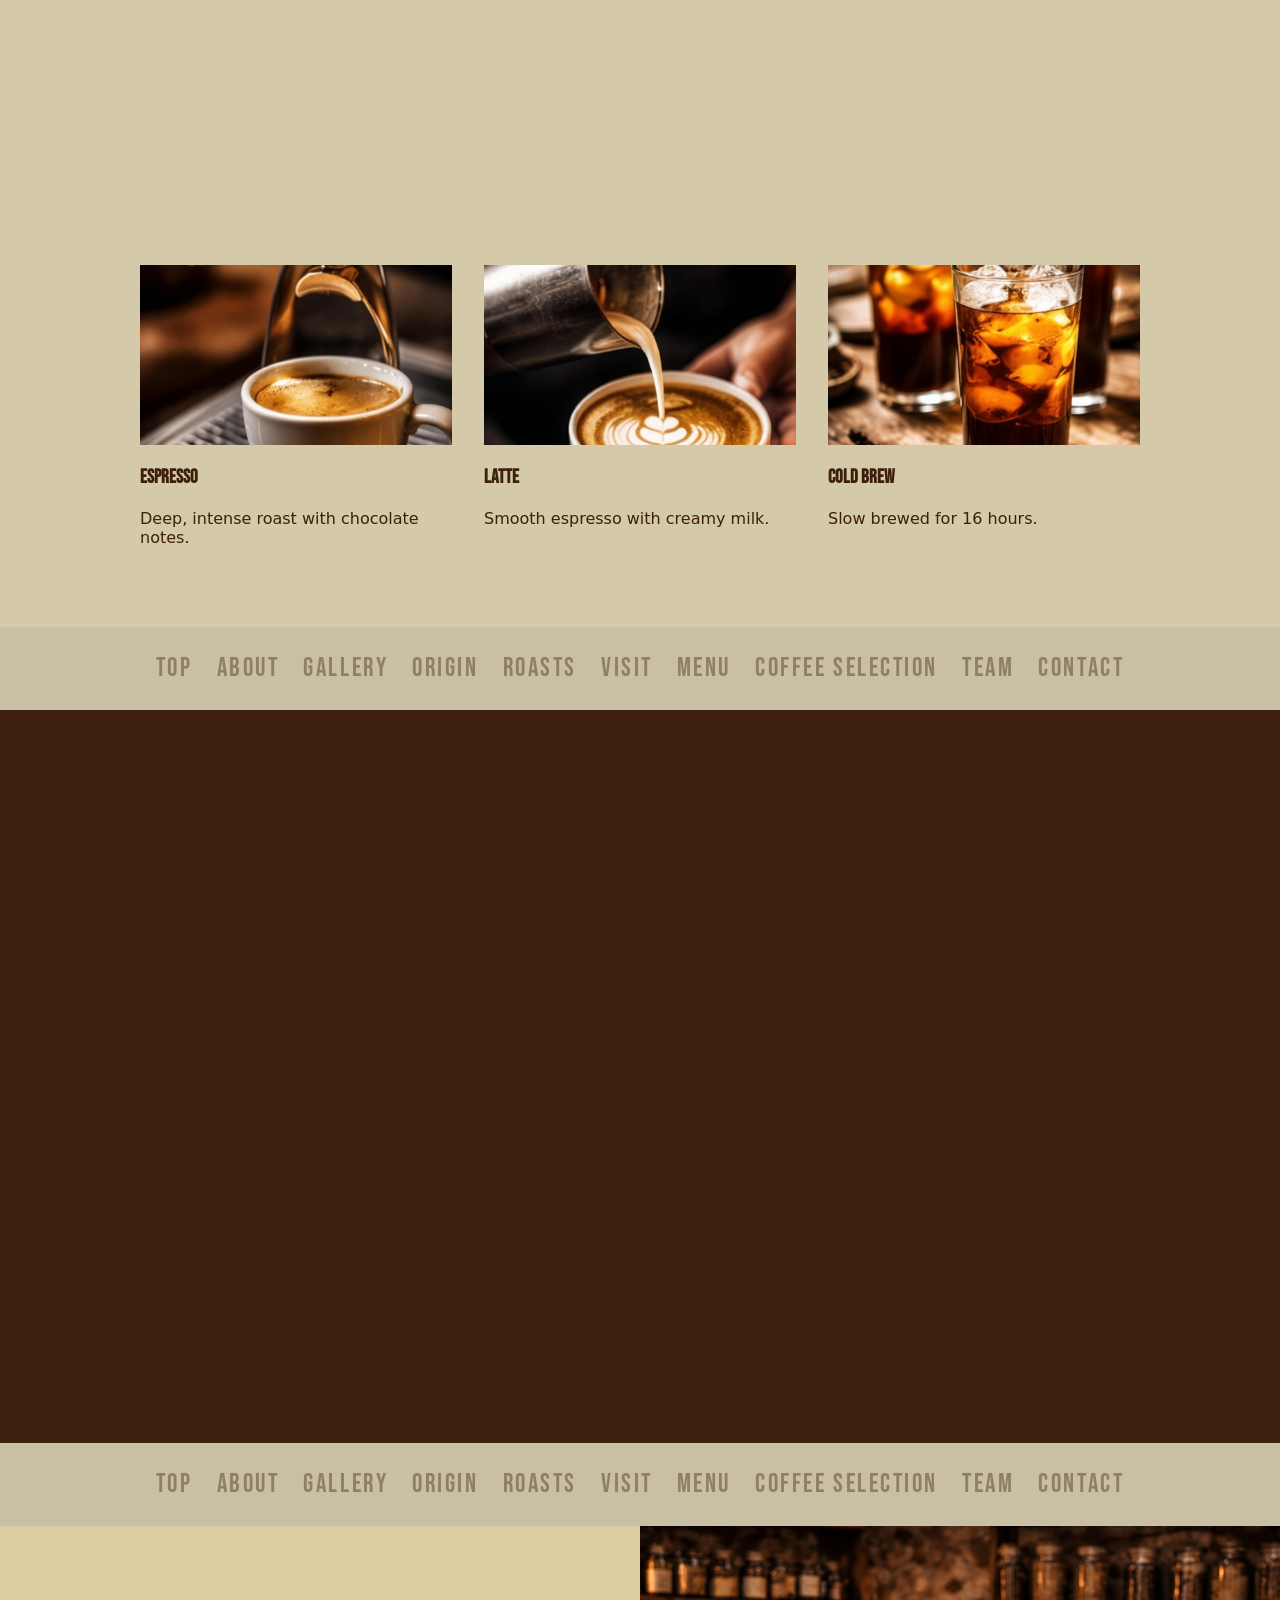
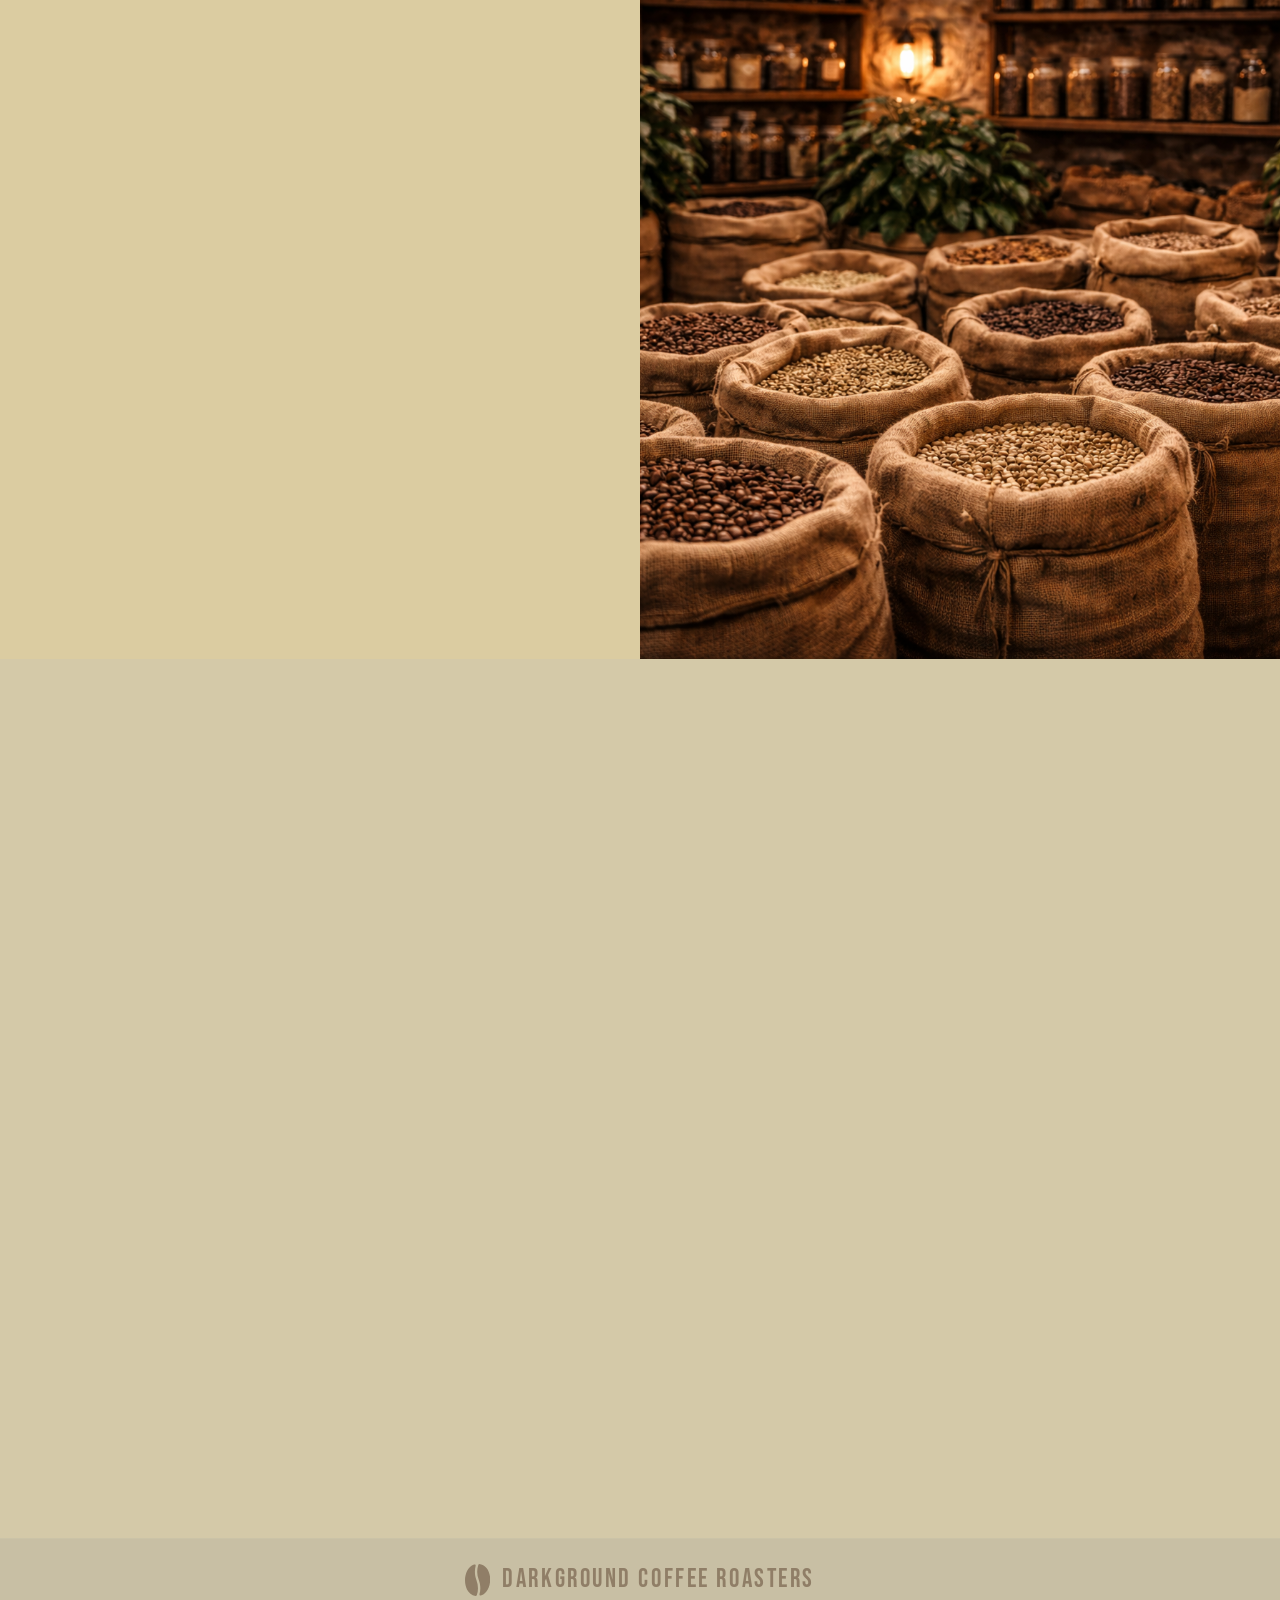
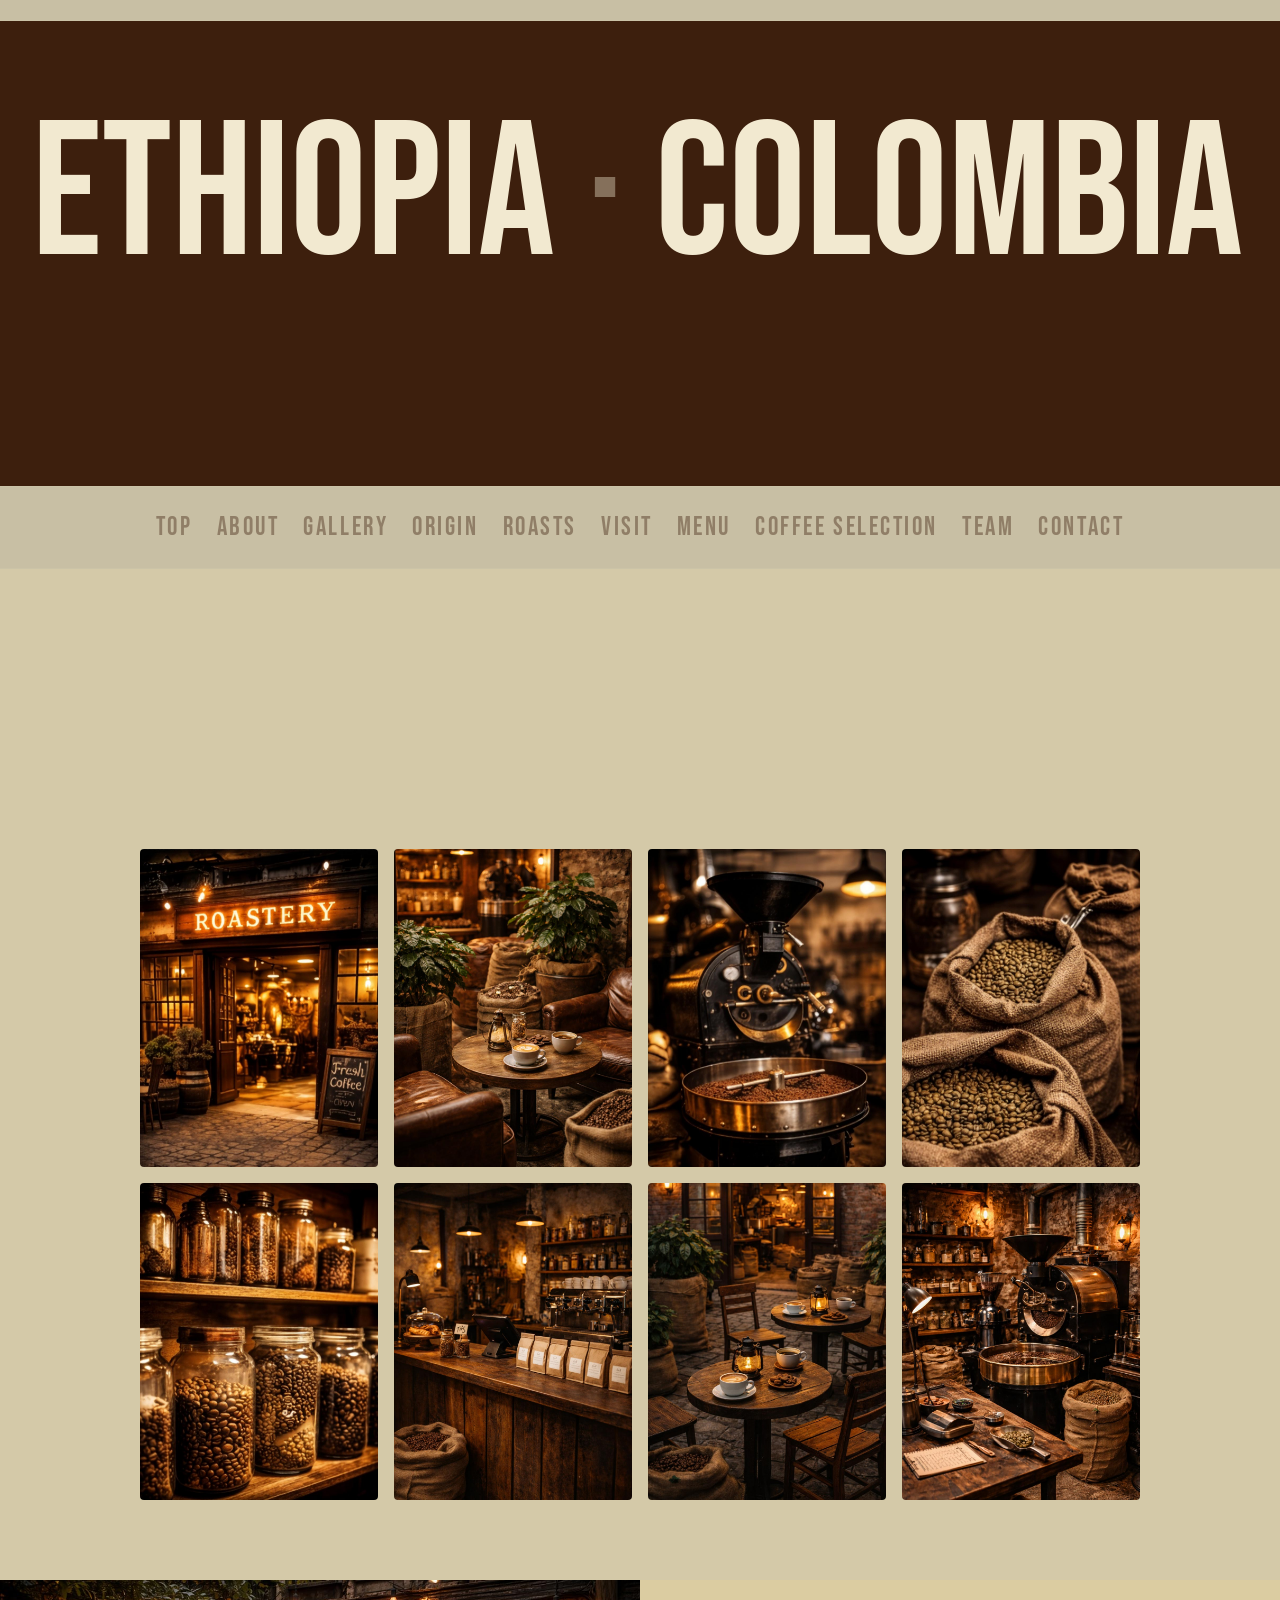
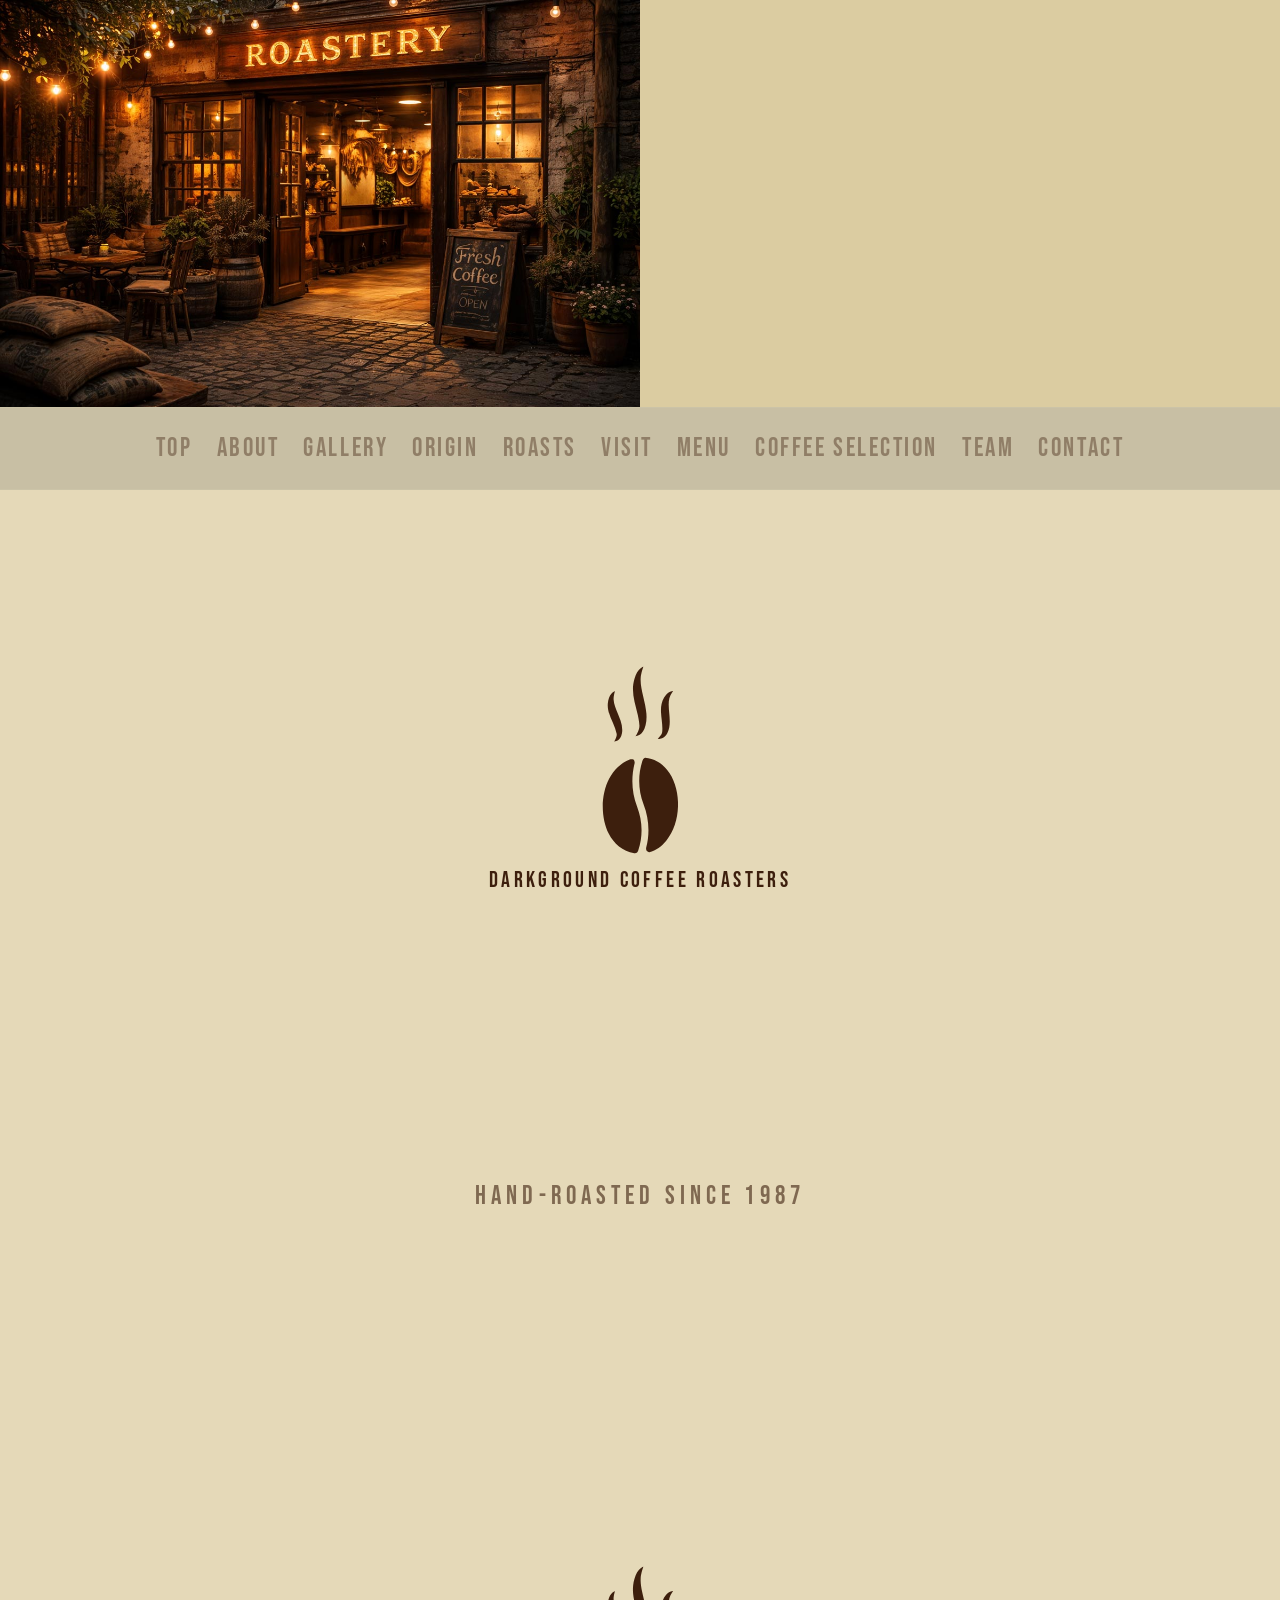
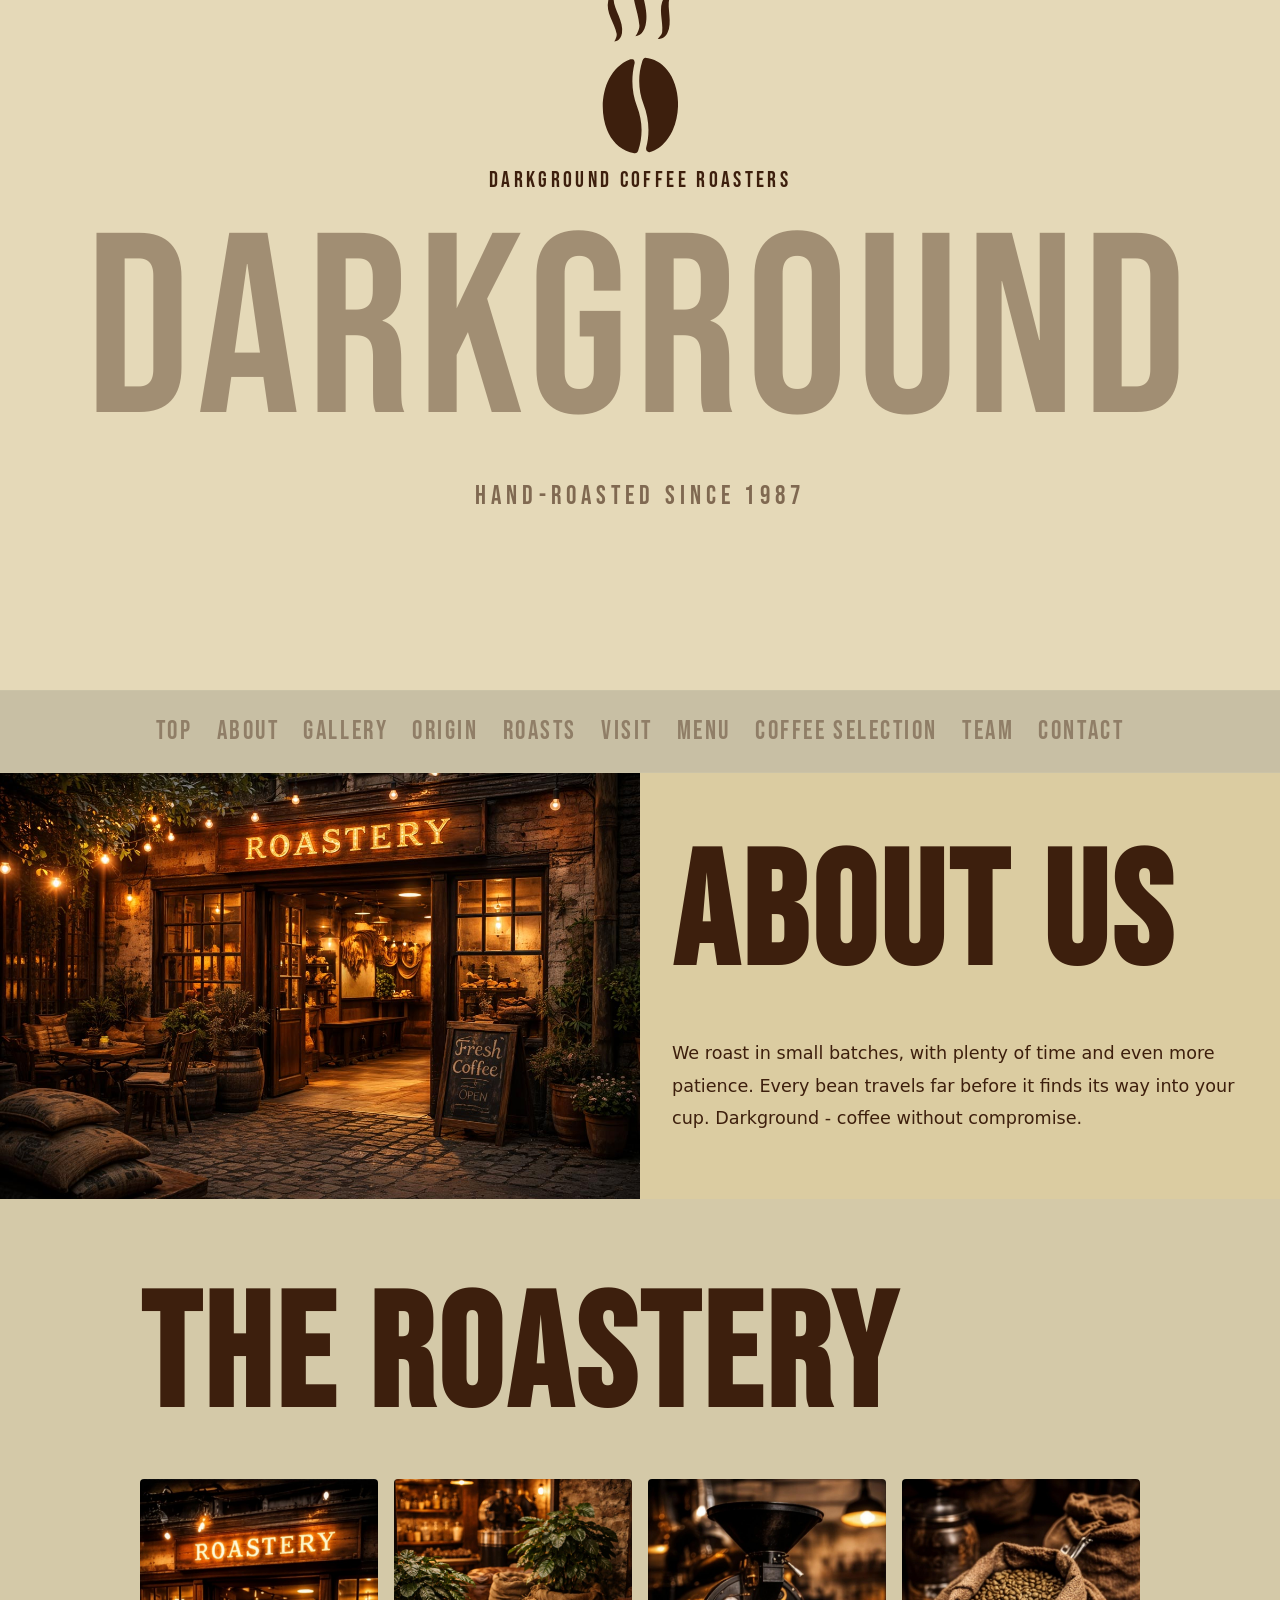
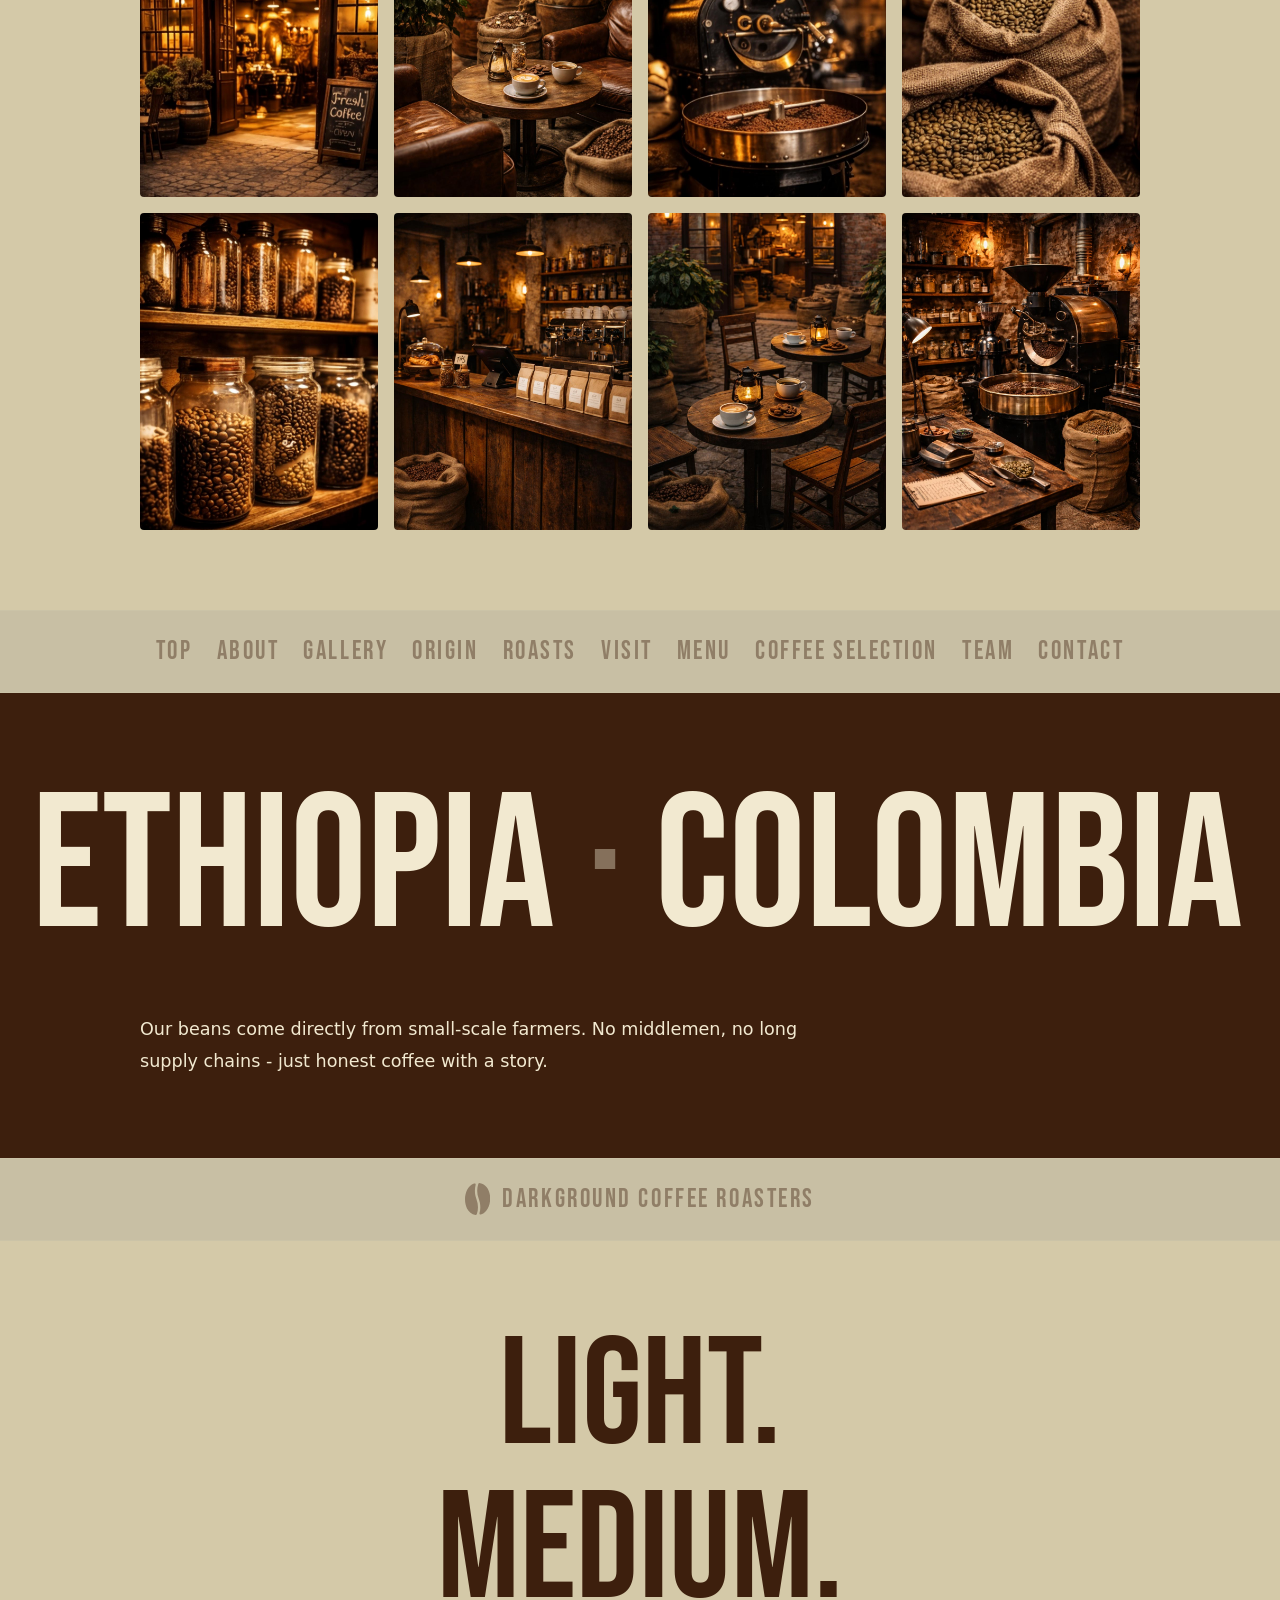
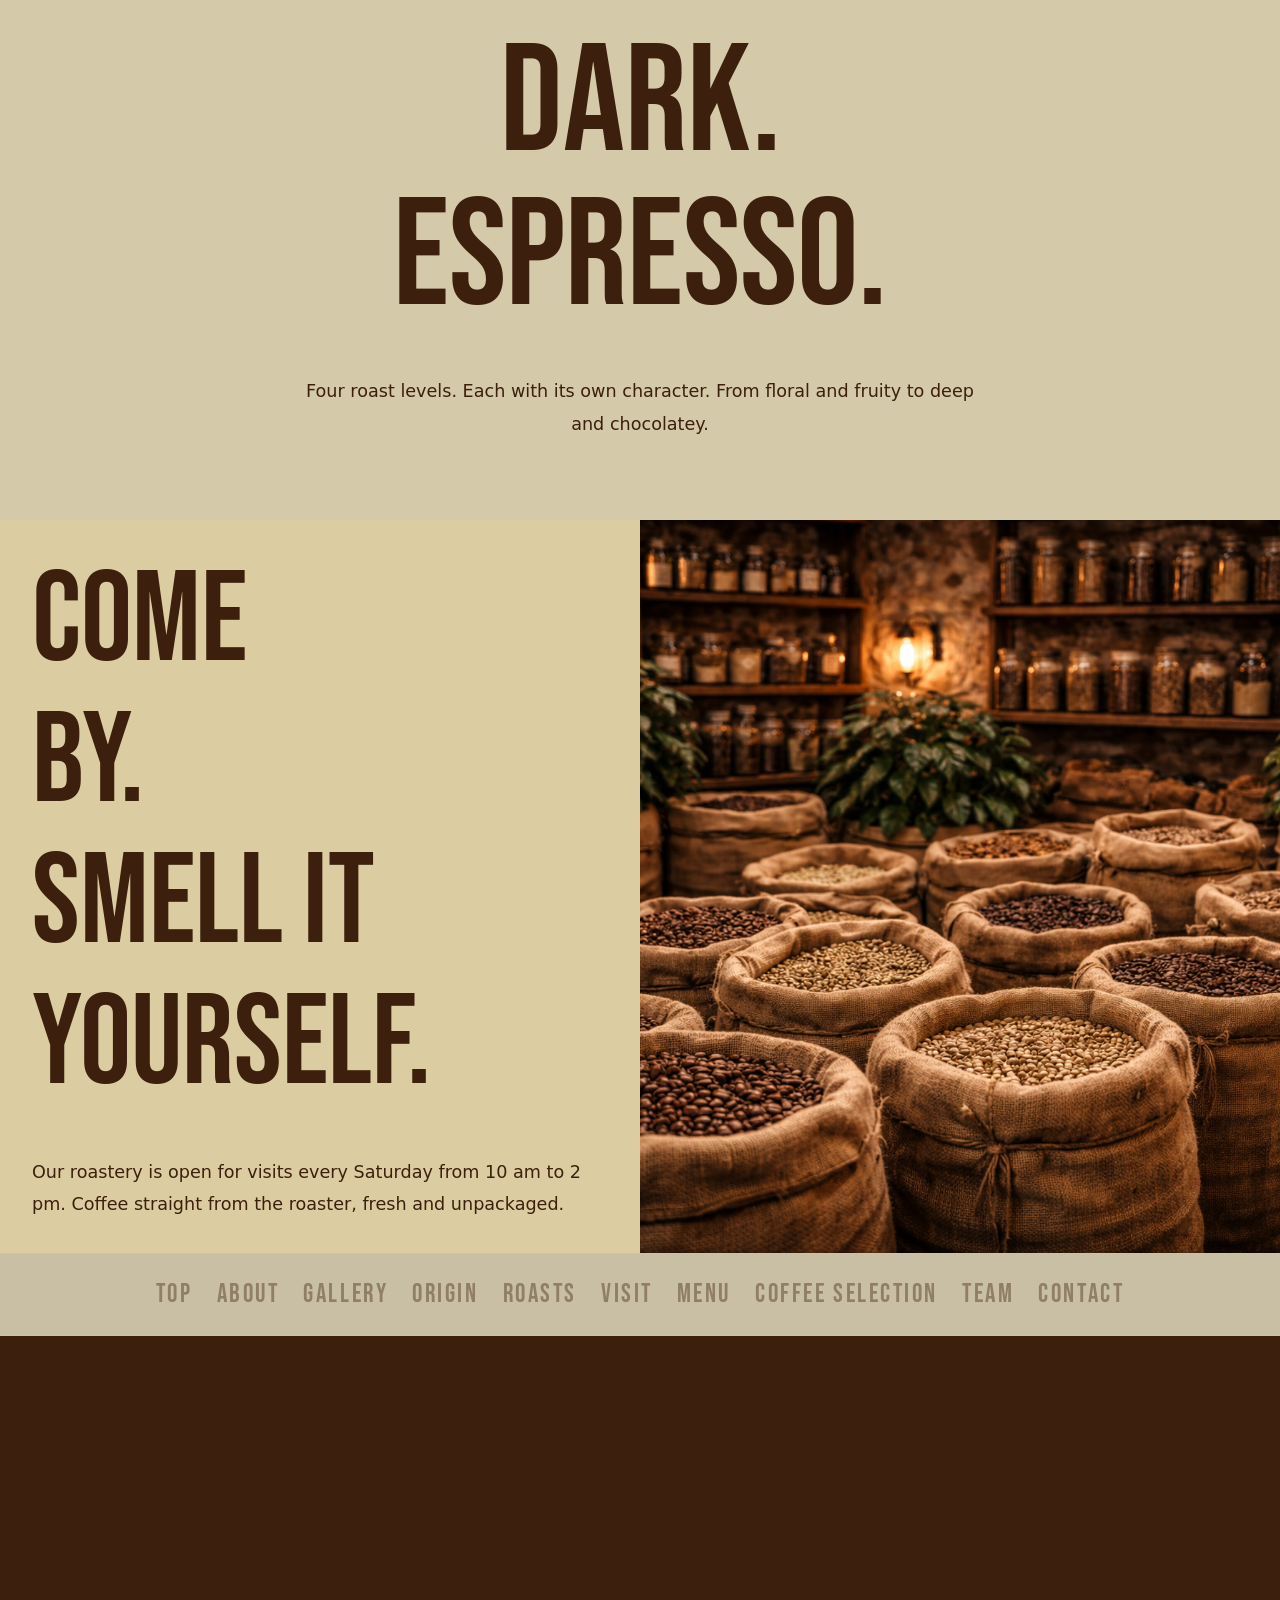
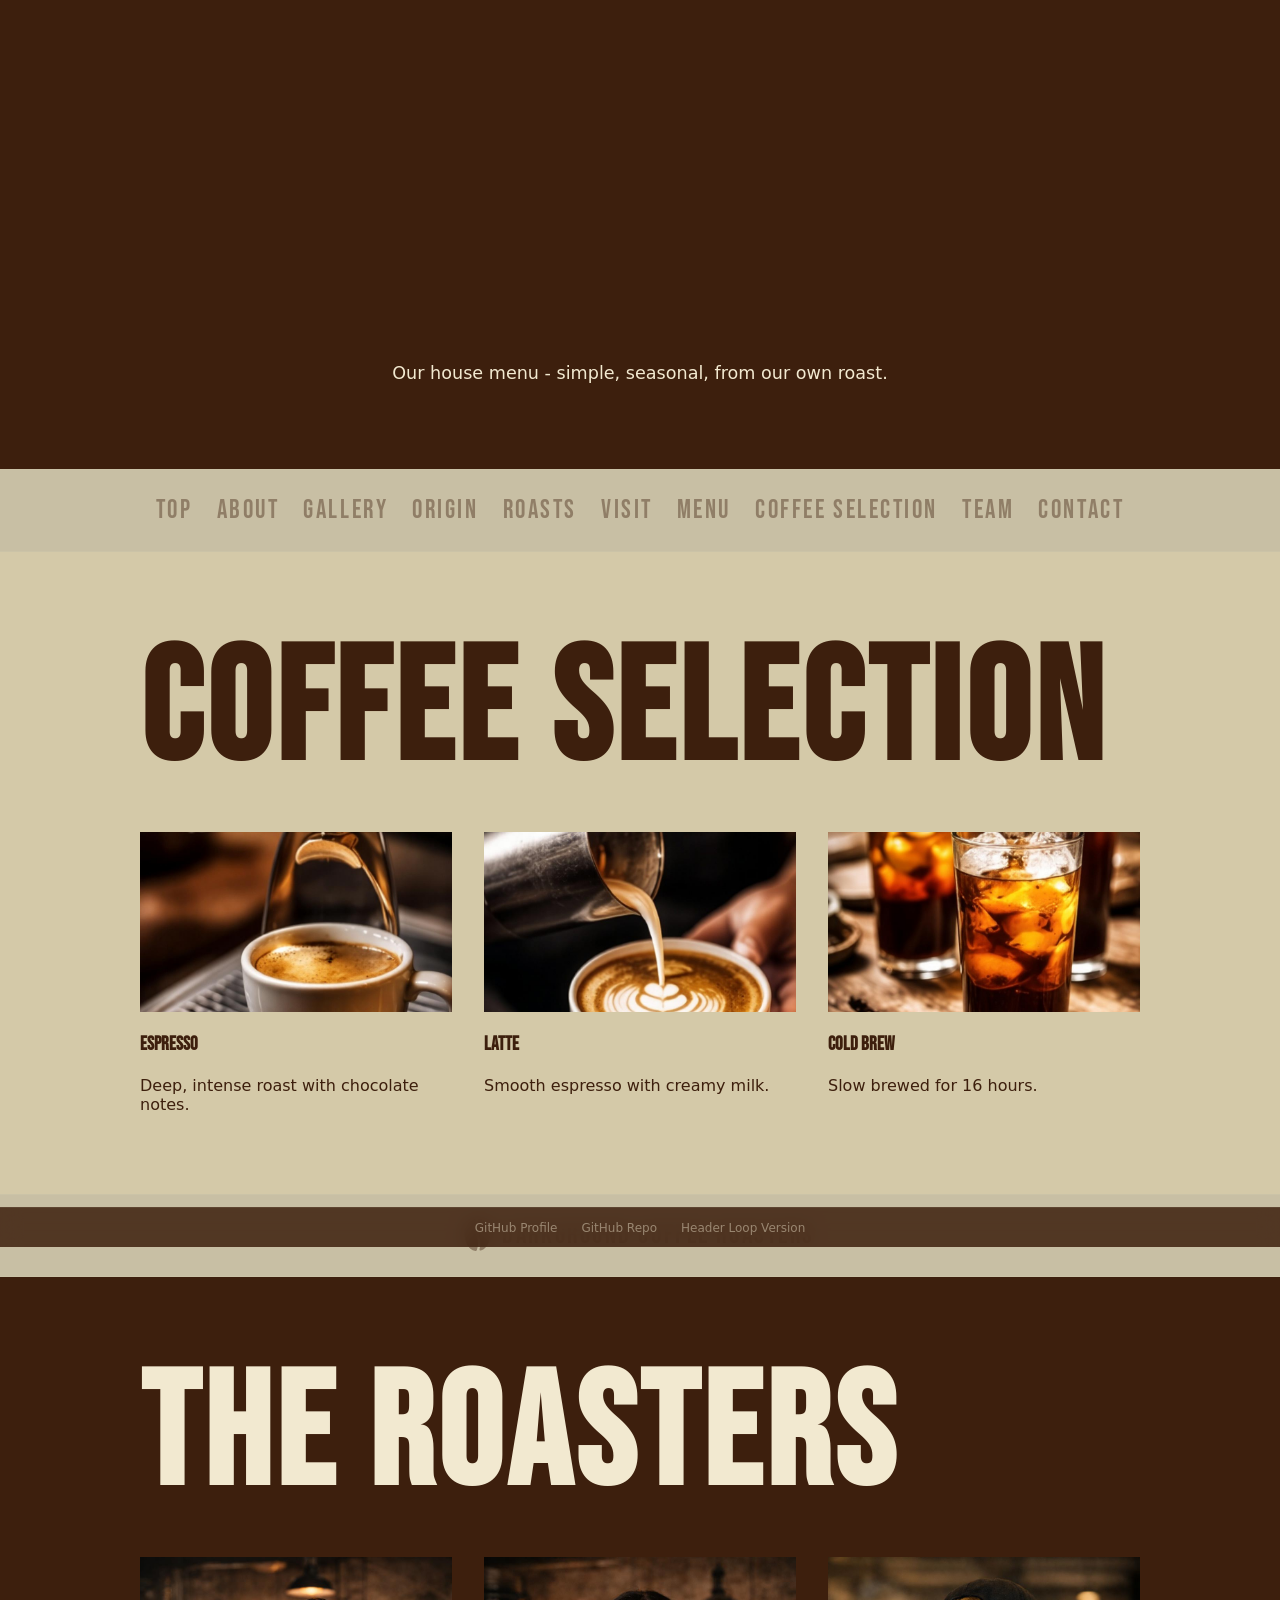
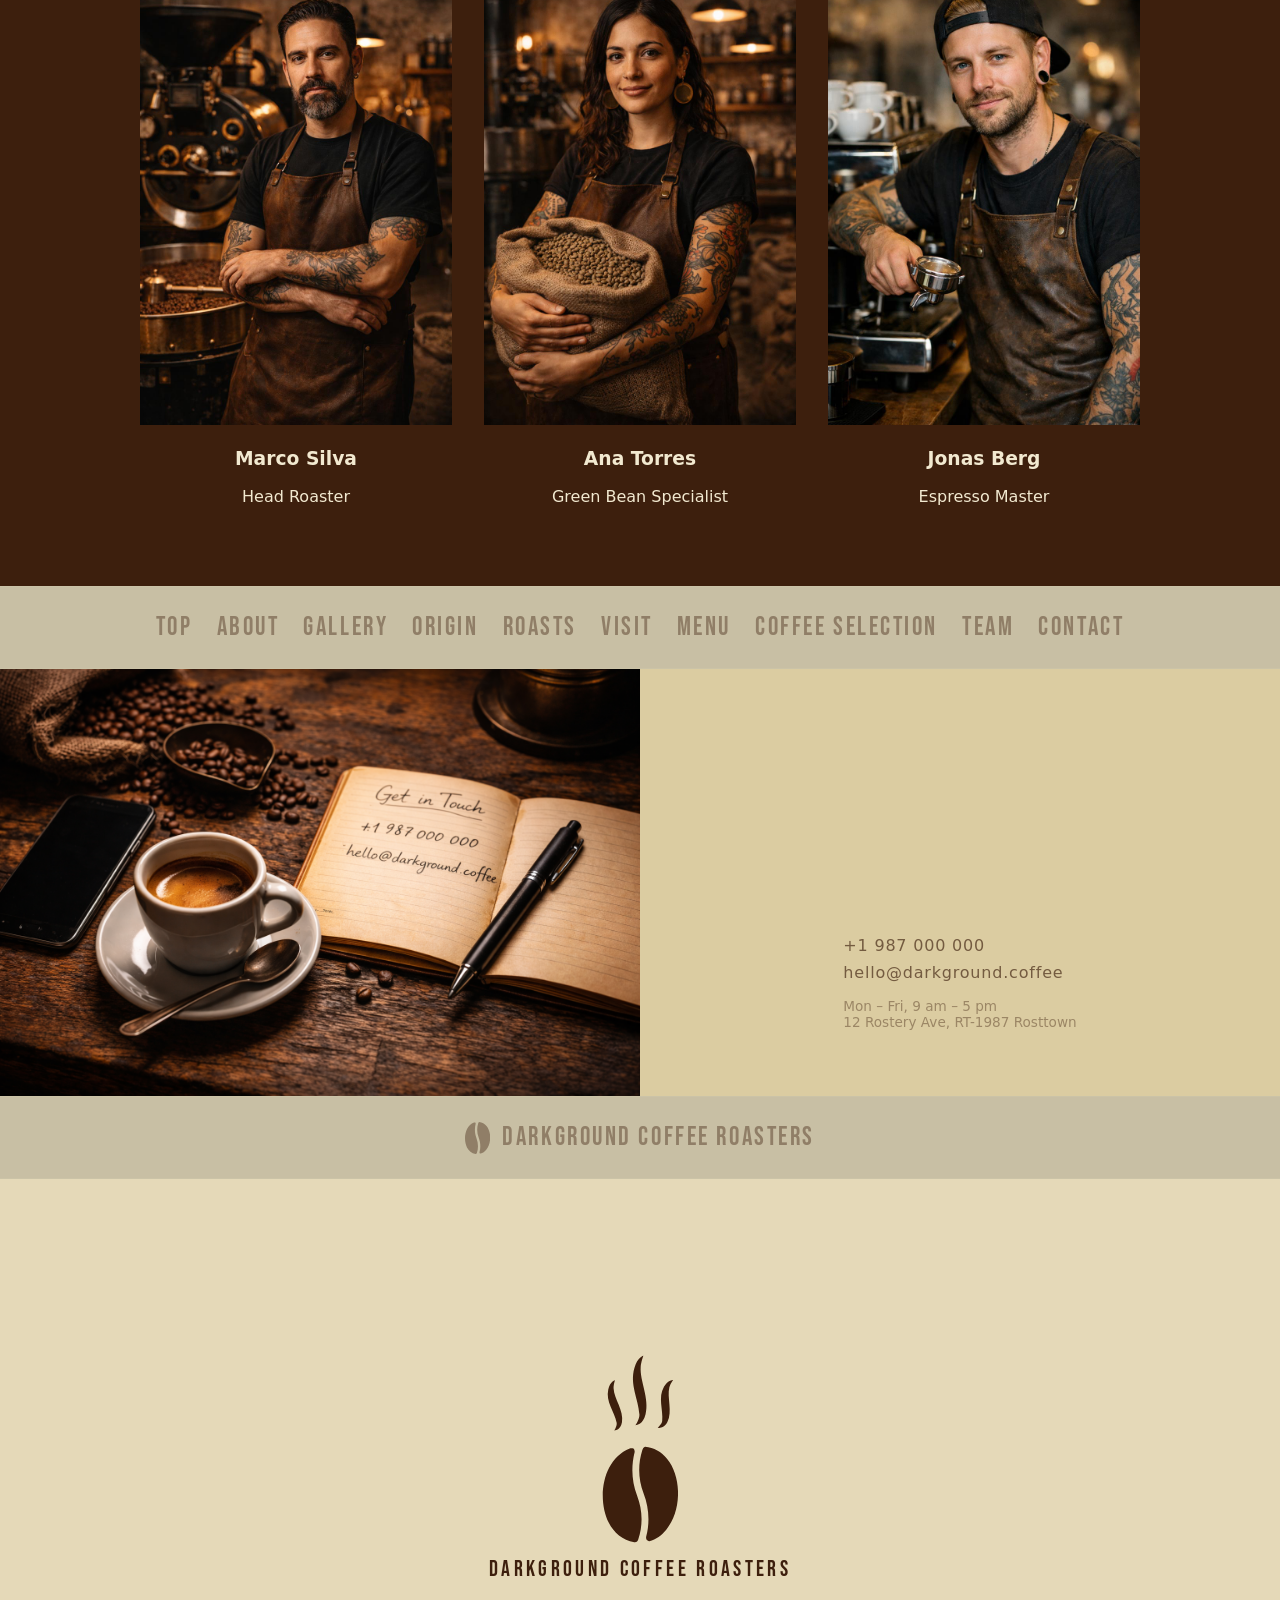
==== commit b2234fd8: "feat: add vanilla JS lightbox module - lightbox.js — dialog-based, no dependencies - lightbox.css — " ====
--- a/index.html
+++ b/index.html
@@ -12,6 +12,7 @@
         <meta name="author" content="Bianca | DontDevPanic">
         <meta name="robots" content="index, follow">
         <link rel="stylesheet" href="css/style.css">
+        <link rel="stylesheet" href="css/lightbox.css">
     </head>
 
     <body>
@@ -155,15 +156,16 @@
                 <div class="section-inner">
                     <h2 class="reveal">The Roastery</h2>
 
+                    <!-- LIGHTBOX GROUP: add data-lightbox-group="" -->
                     <div class="gallery-grid">
-                        <img src="img/roastery-1.jpg" alt="">
-                        <img src="img/roastery-2.jpg" alt="">
-                        <img src="img/roastery-3.jpg" alt="">
-                        <img src="img/roastery-4.jpg" alt="">
-                        <img src="img/roastery-5.jpg" alt="">
-                        <img src="img/roastery-6.jpg" alt="">
-                        <img src="img/roastery-7.jpg" alt="">
-                        <img src="img/roastery-8.jpg" alt="">
+                        <img src="img/roastery-1.jpg" data-lightbox-group="roastery" alt="">
+                        <img src="img/roastery-2.jpg" data-lightbox-group="roastery" alt="">
+                        <img src="img/roastery-3.jpg" data-lightbox-group="roastery" alt="">
+                        <img src="img/roastery-4.jpg" data-lightbox-group="roastery" alt="">
+                        <img src="img/roastery-5.jpg" data-lightbox-group="roastery" alt="">
+                        <img src="img/roastery-6.jpg" data-lightbox-group="roastery" alt="">
+                        <img src="img/roastery-7.jpg" data-lightbox-group="roastery" alt="">
+                        <img src="img/roastery-8.jpg" data-lightbox-group="roastery" alt="">
                     </div>
                 </div>
             </section>
@@ -323,22 +325,23 @@
                 <div class="section-inner">
                     <h2 class="reveal">Coffee Selection</h2>
 
+                    <!-- SINGLE LIGHTBOX: add class="lightbox-solo" -->
                     <div class="coffee-grid">
 
                         <article class="coffee-card">
-                            <img src="img/espresso.jpg" alt="">
+                            <img src="img/espresso.jpg" class="lightbox-solo" alt="Espresso">
                             <h3>Espresso</h3>
                             <p>Deep, intense roast with chocolate notes.</p>
                         </article>
 
                         <article class="coffee-card">
-                            <img src="img/latte.jpg" alt="">
+                            <img src="img/latte.jpg" class="lightbox-solo" alt="Latte Macchiato">
                             <h3>Latte</h3>
                             <p>Smooth espresso with creamy milk.</p>
                         </article>
 
                         <article class="coffee-card">
-                            <img src="img/coldbrew.jpg" alt="">
+                            <img src="img/coldbrew.jpg" class="lightbox-solo" alt="Cold Brew">
                             <h3>Cold Brew</h3>
                             <p>Slow brewed for 16 hours.</p>
                         </article>
@@ -368,22 +371,23 @@
                 <div class="section-inner">
                     <h2 class="reveal">The Roasters</h2>
 
+                    <!-- LIGHTBOX GROUP: add data-lightbox-group="" -->
                     <div class="team-grid">
 
                         <div class="team-member">
-                            <img src="img/roaster1.jpg" alt="">
+                            <img src="img/roaster1.jpg" data-lightbox-group="team" alt="Marco Silva">
                             <h3>Marco Silva</h3>
                             <p>Head Roaster</p>
                         </div>
 
                         <div class="team-member">
-                            <img src="img/roaster2.jpg" alt="">
+                            <img src="img/roaster2.jpg" data-lightbox-group="team" alt="Ana Torres">
                             <h3>Ana Torres</h3>
                             <p>Green Bean Specialist</p>
                         </div>
 
                         <div class="team-member">
-                            <img src="img/roaster3.jpg" alt="">
+                            <img src="img/roaster3.jpg" data-lightbox-group="team" alt="Jonas Berg">
                             <h3>Jonas Berg</h3>
                             <p>Espresso Master</p>
                         </div>
@@ -466,7 +470,7 @@
         </footer>
 
         <script src="js/main.js"></script>
-
+        <script src="js/lightbox.js"></script>
     </body>
 
 </html>
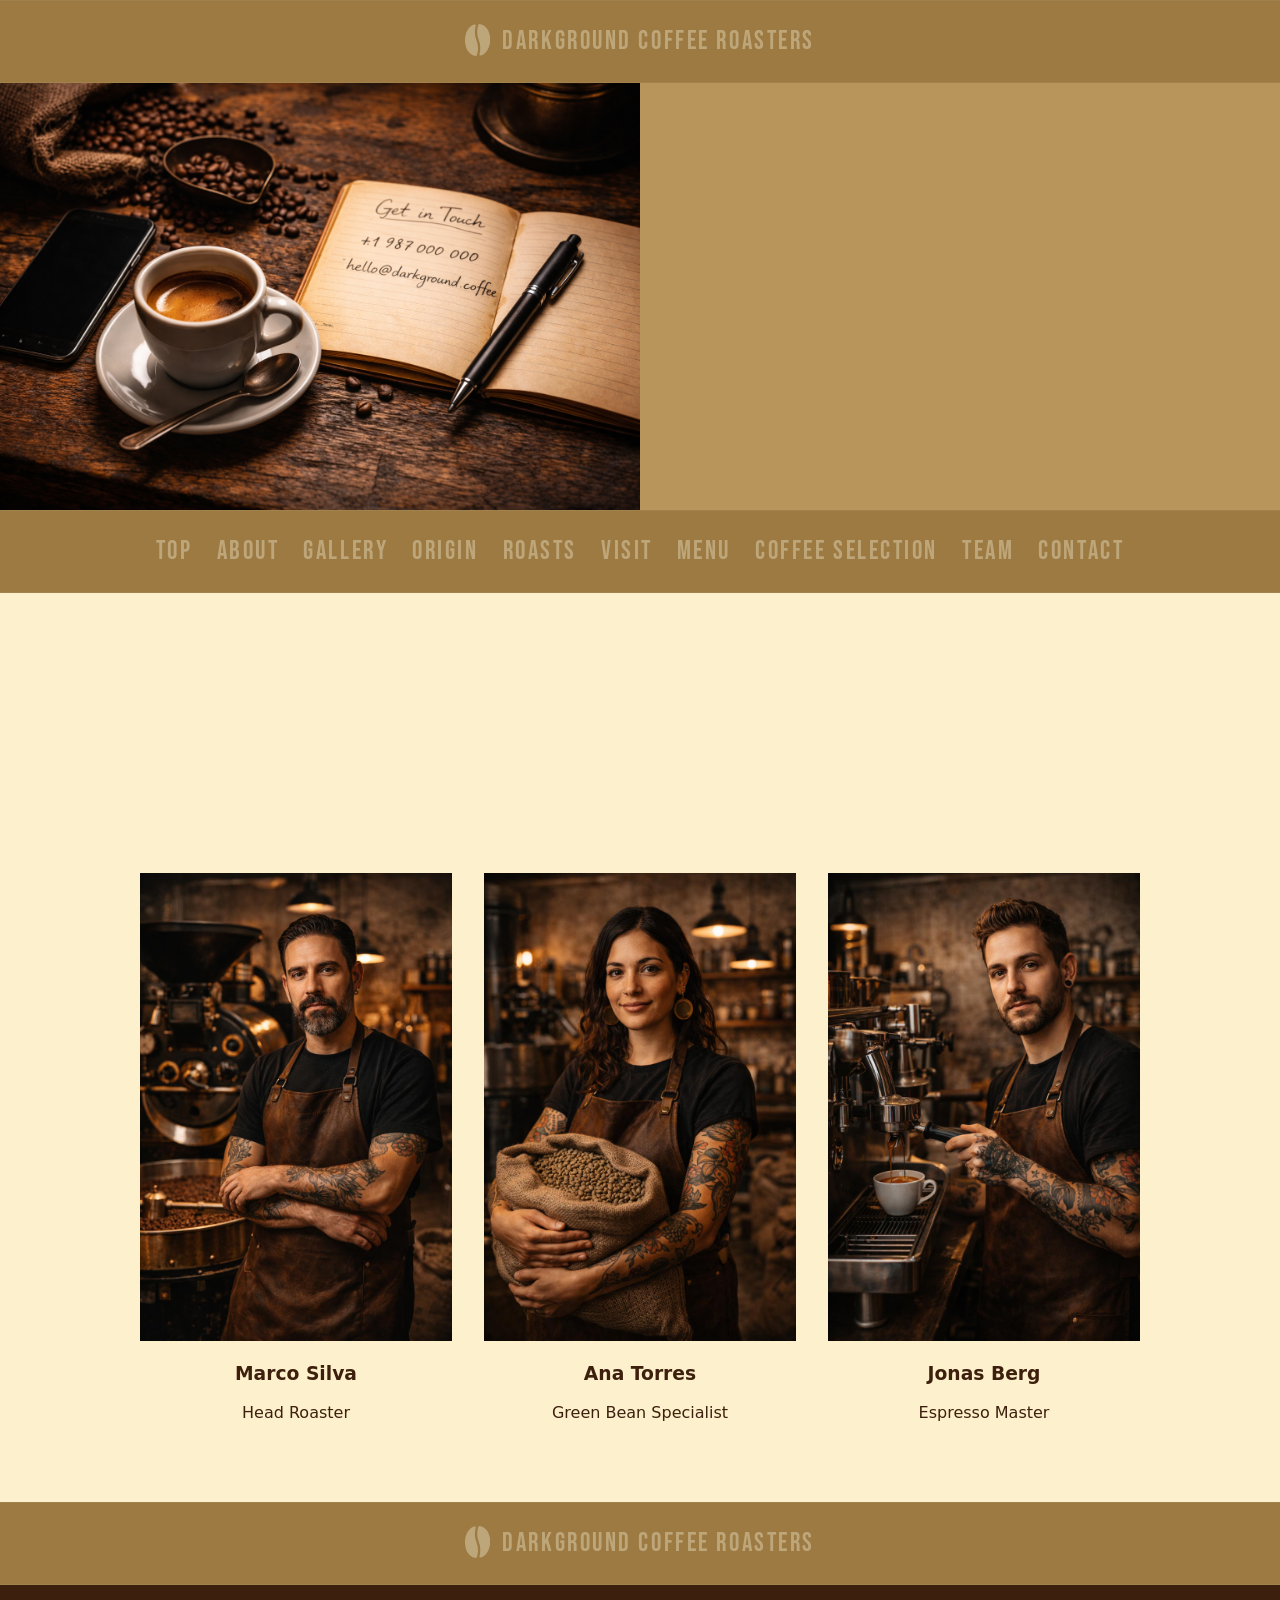
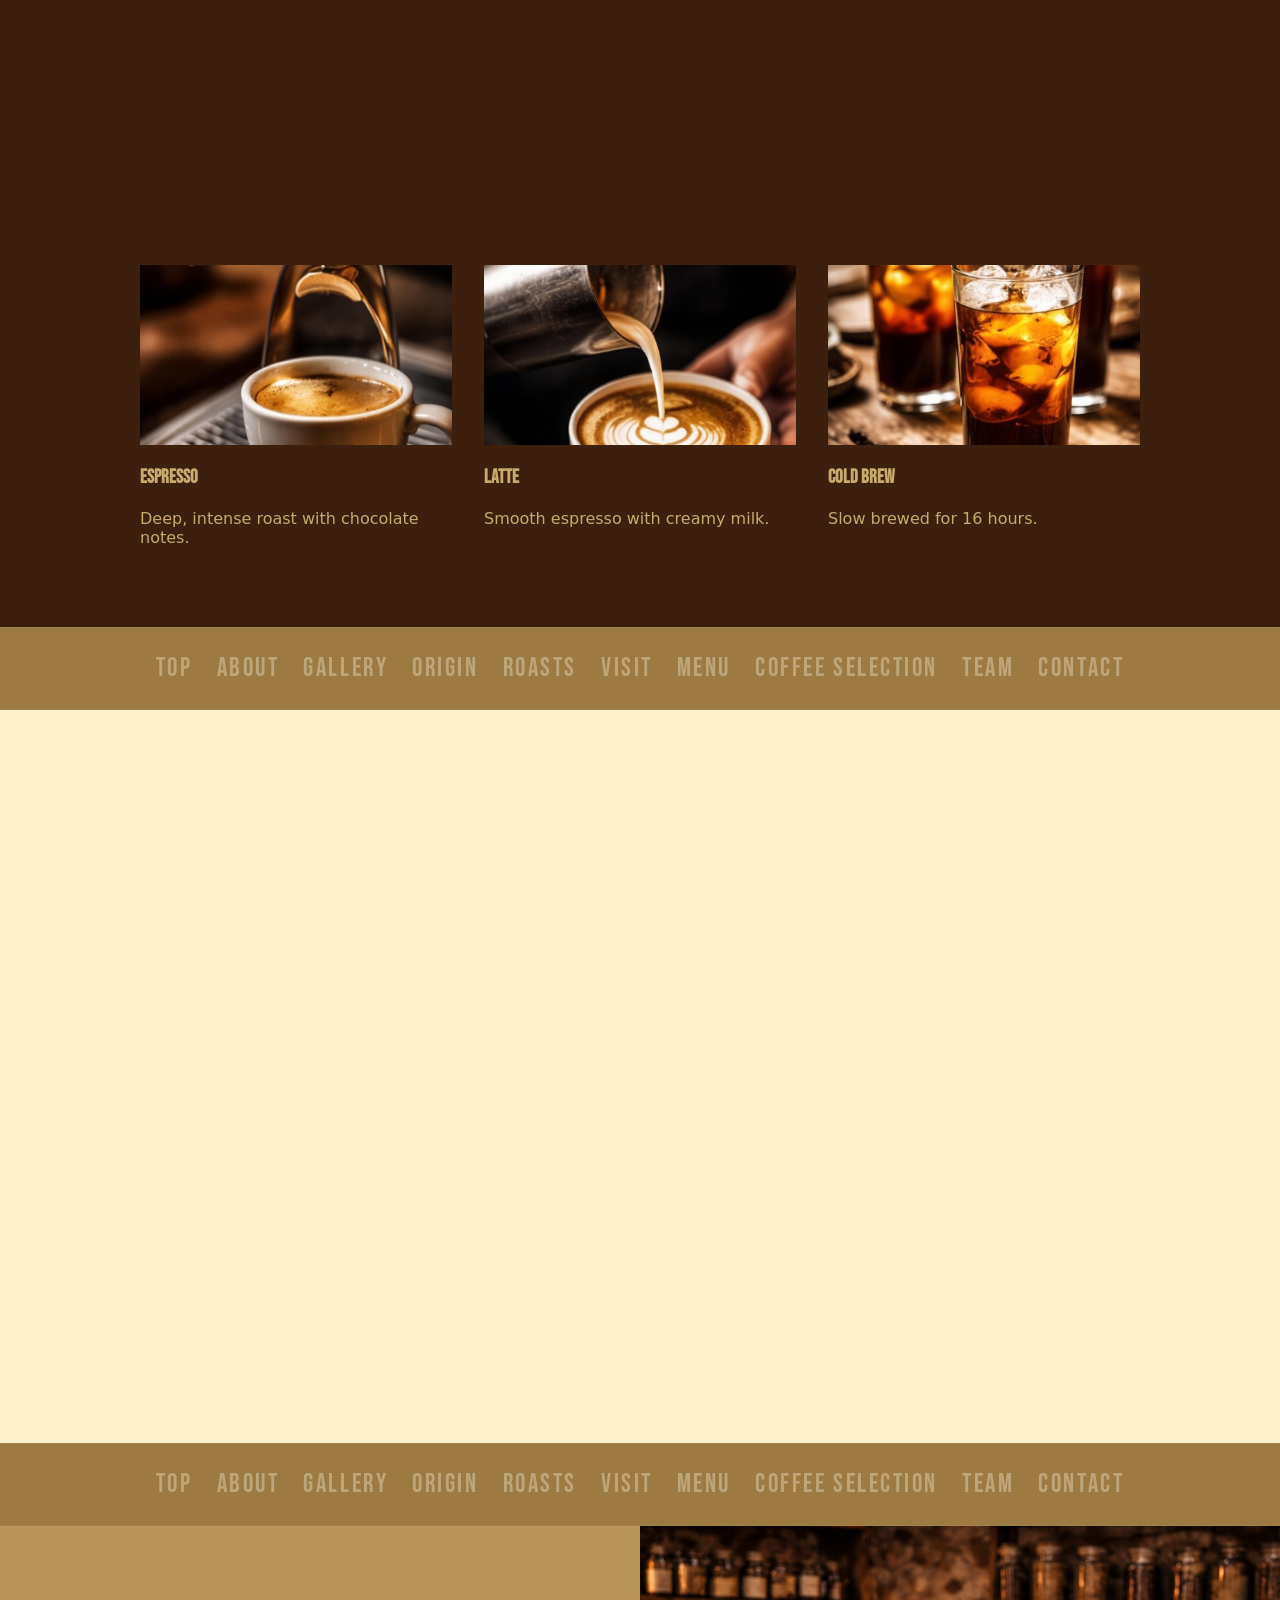
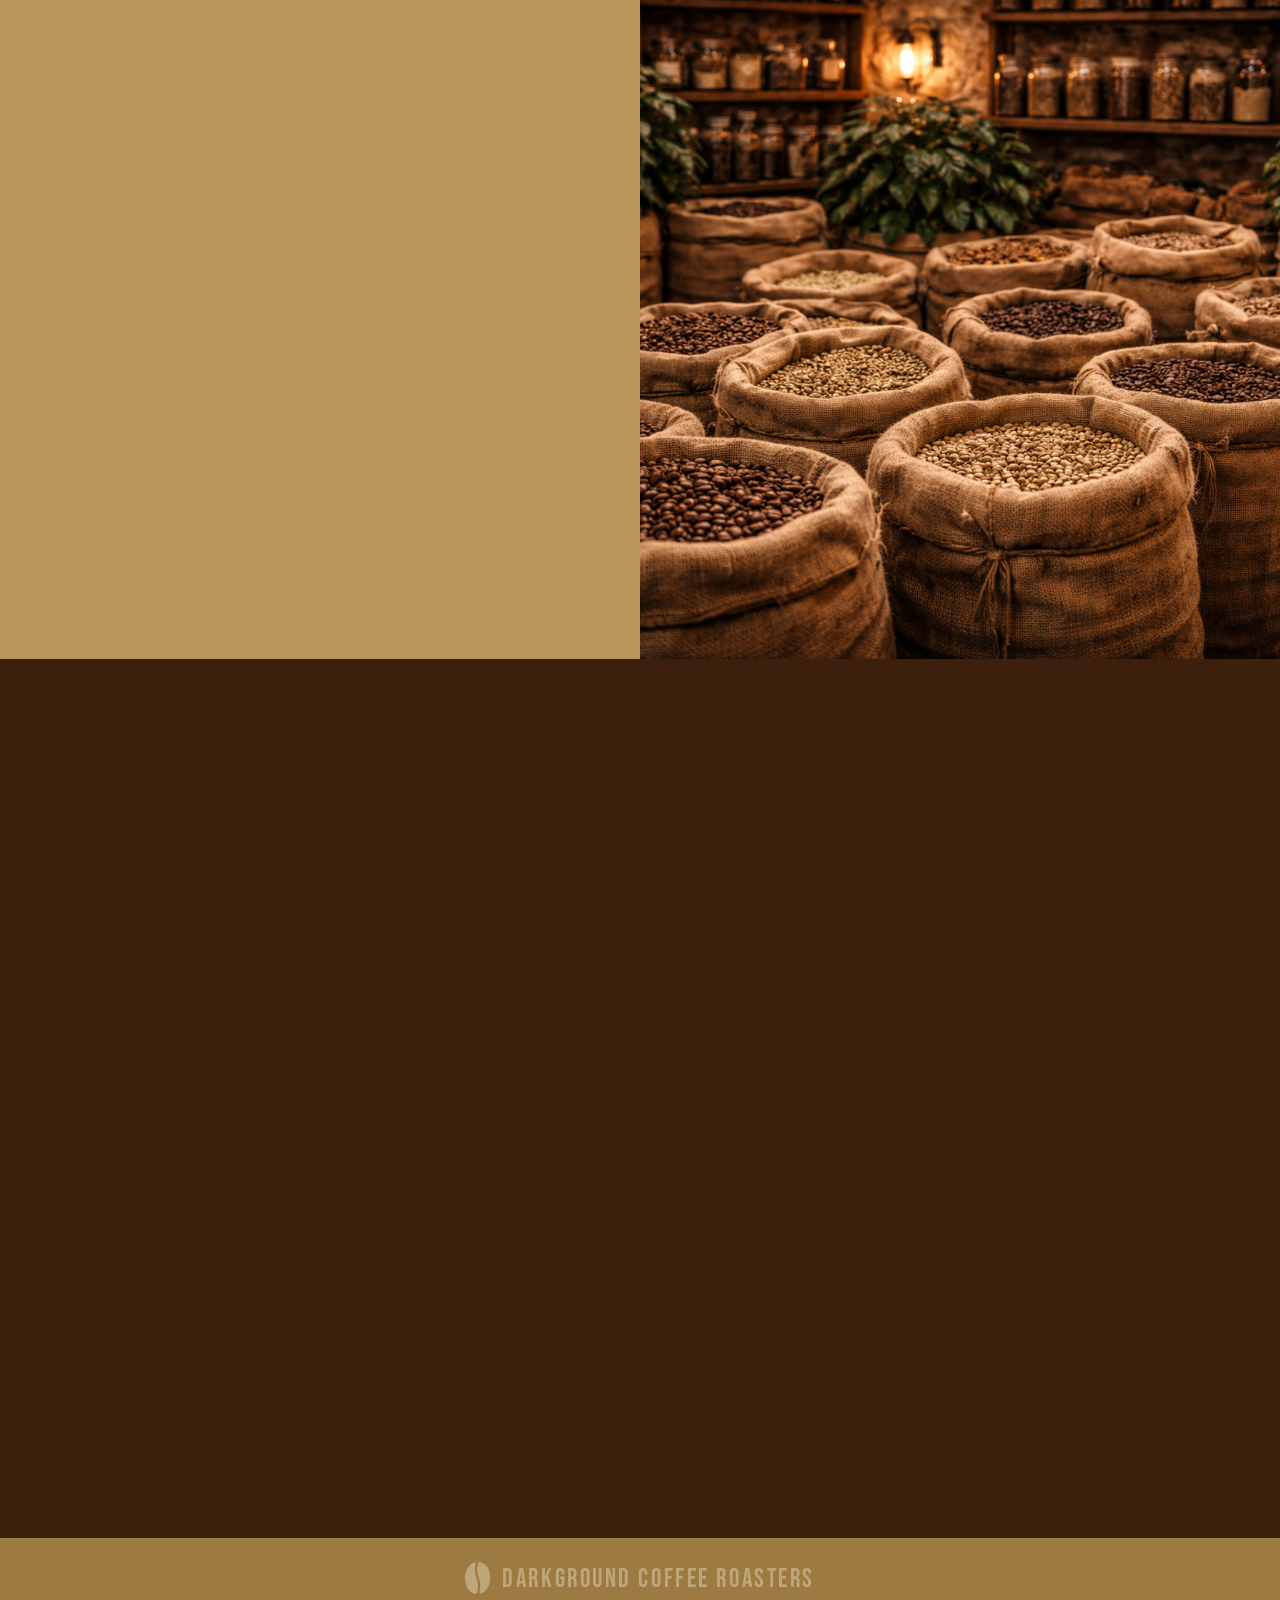
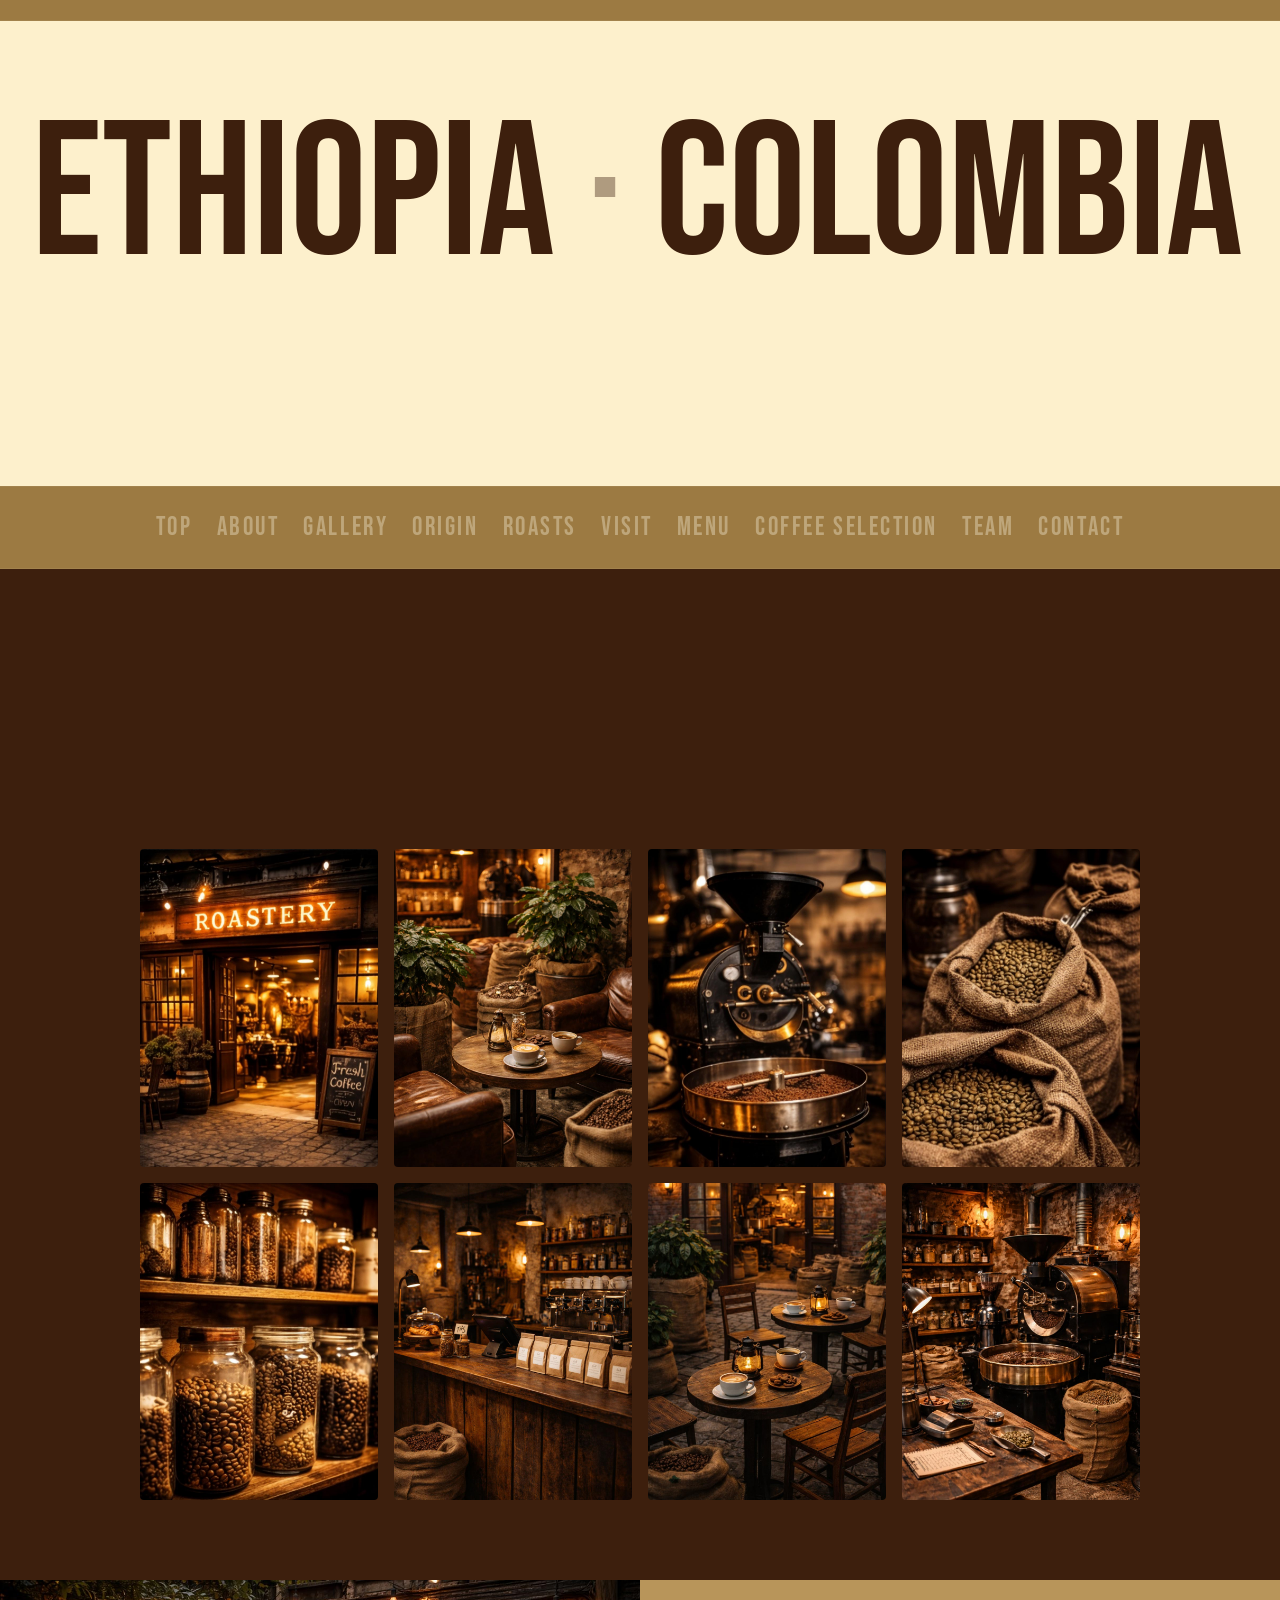
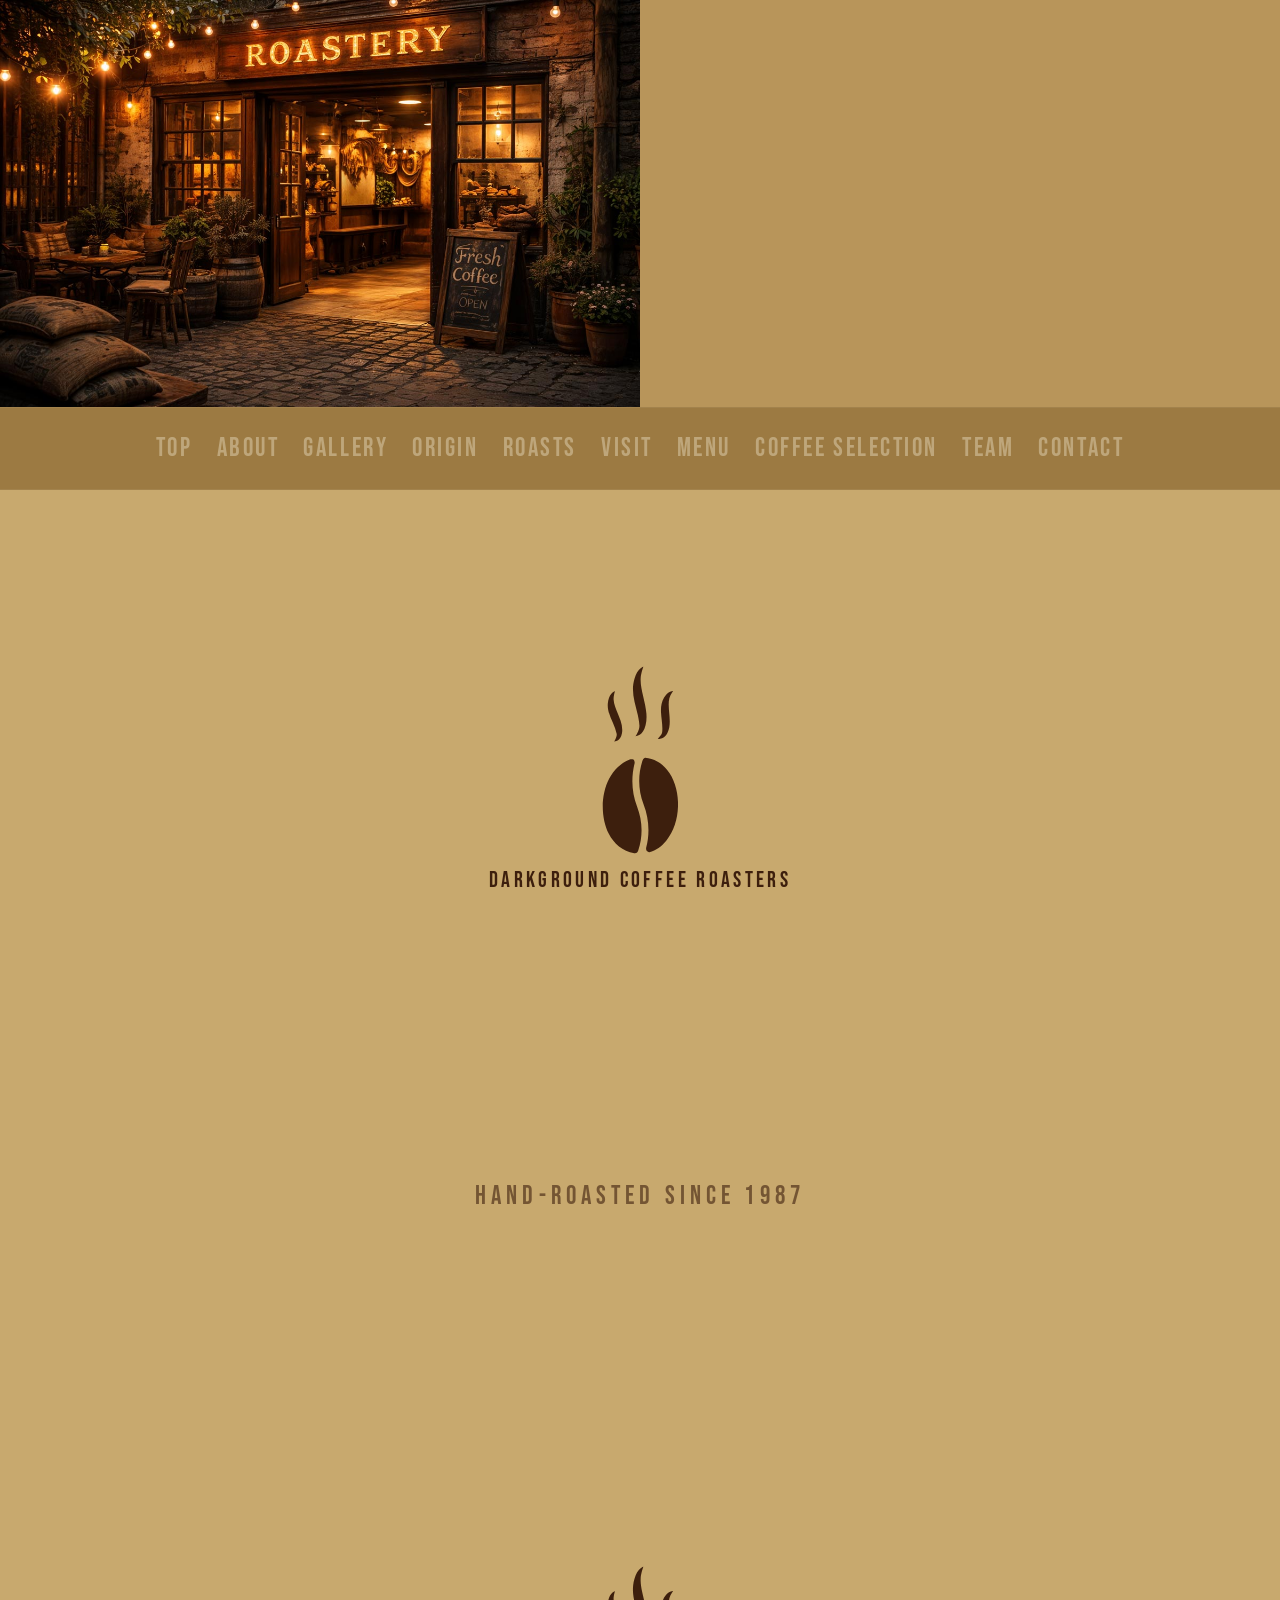
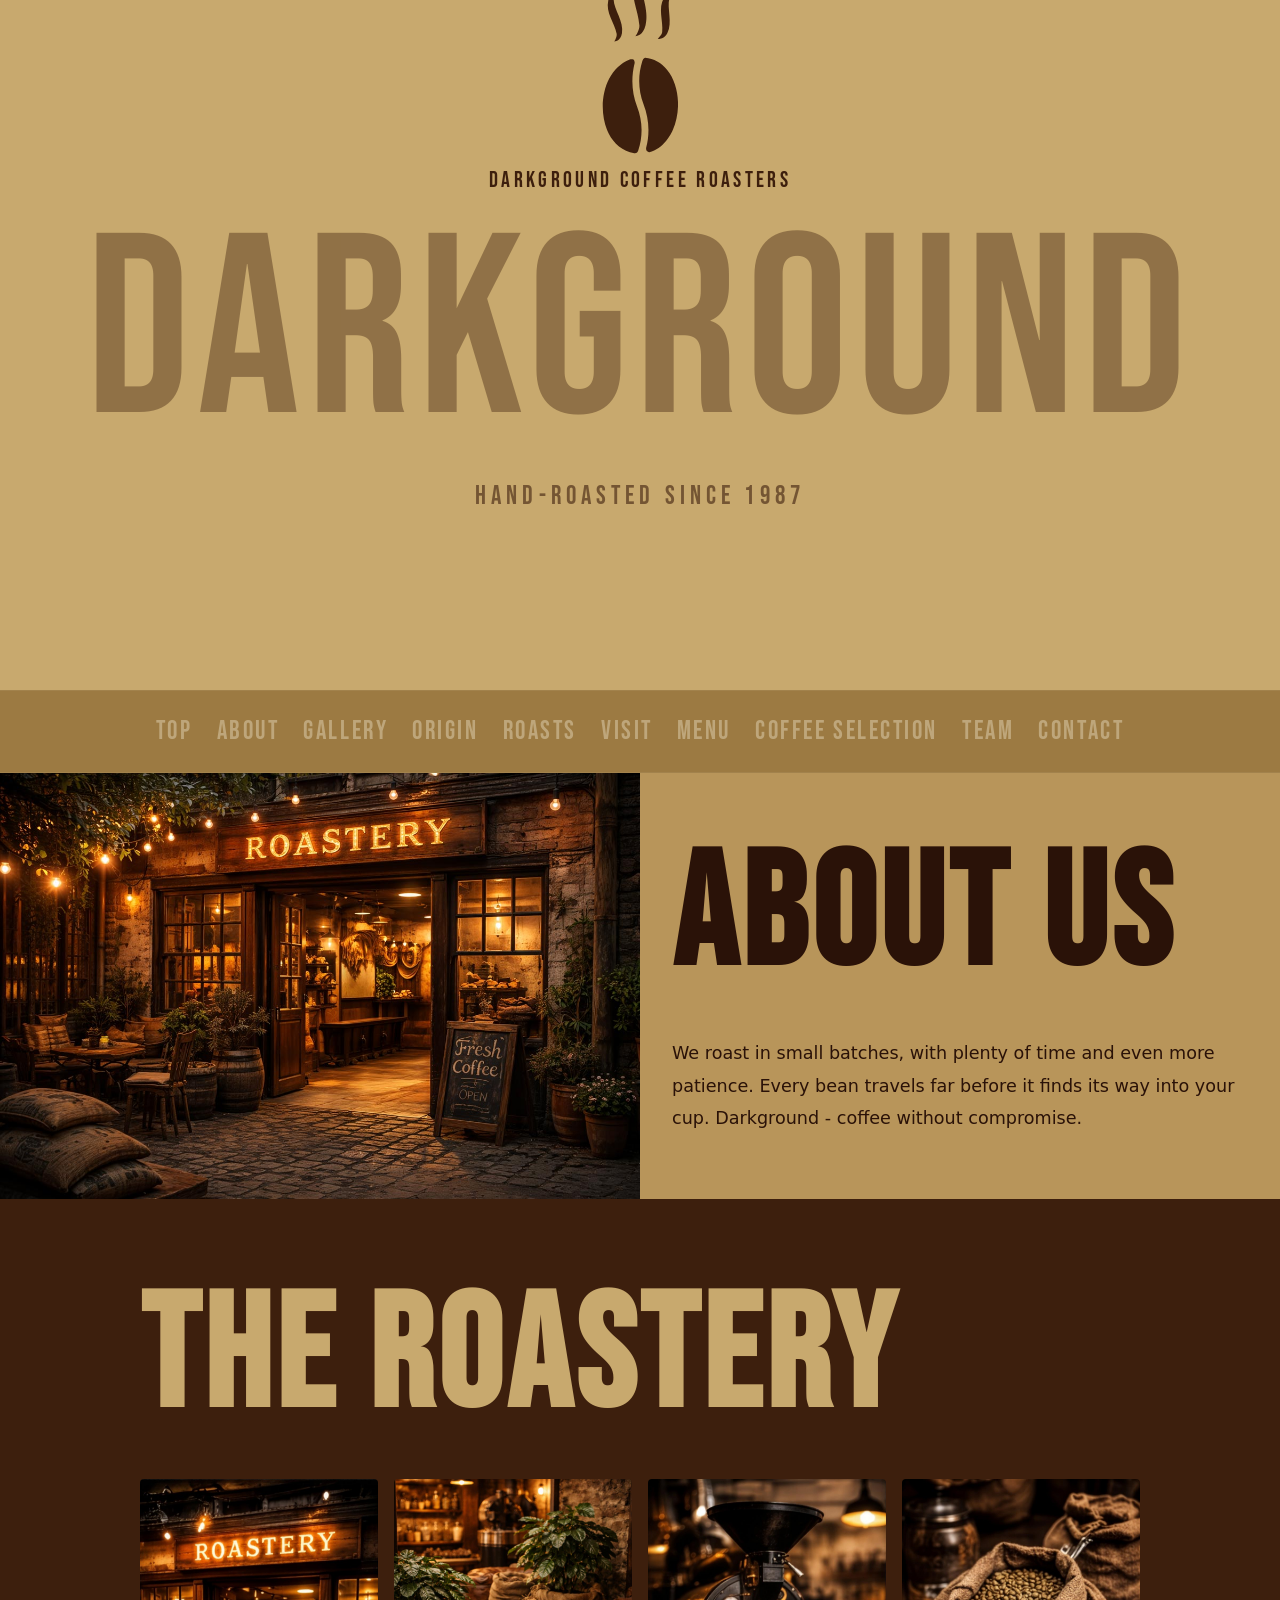
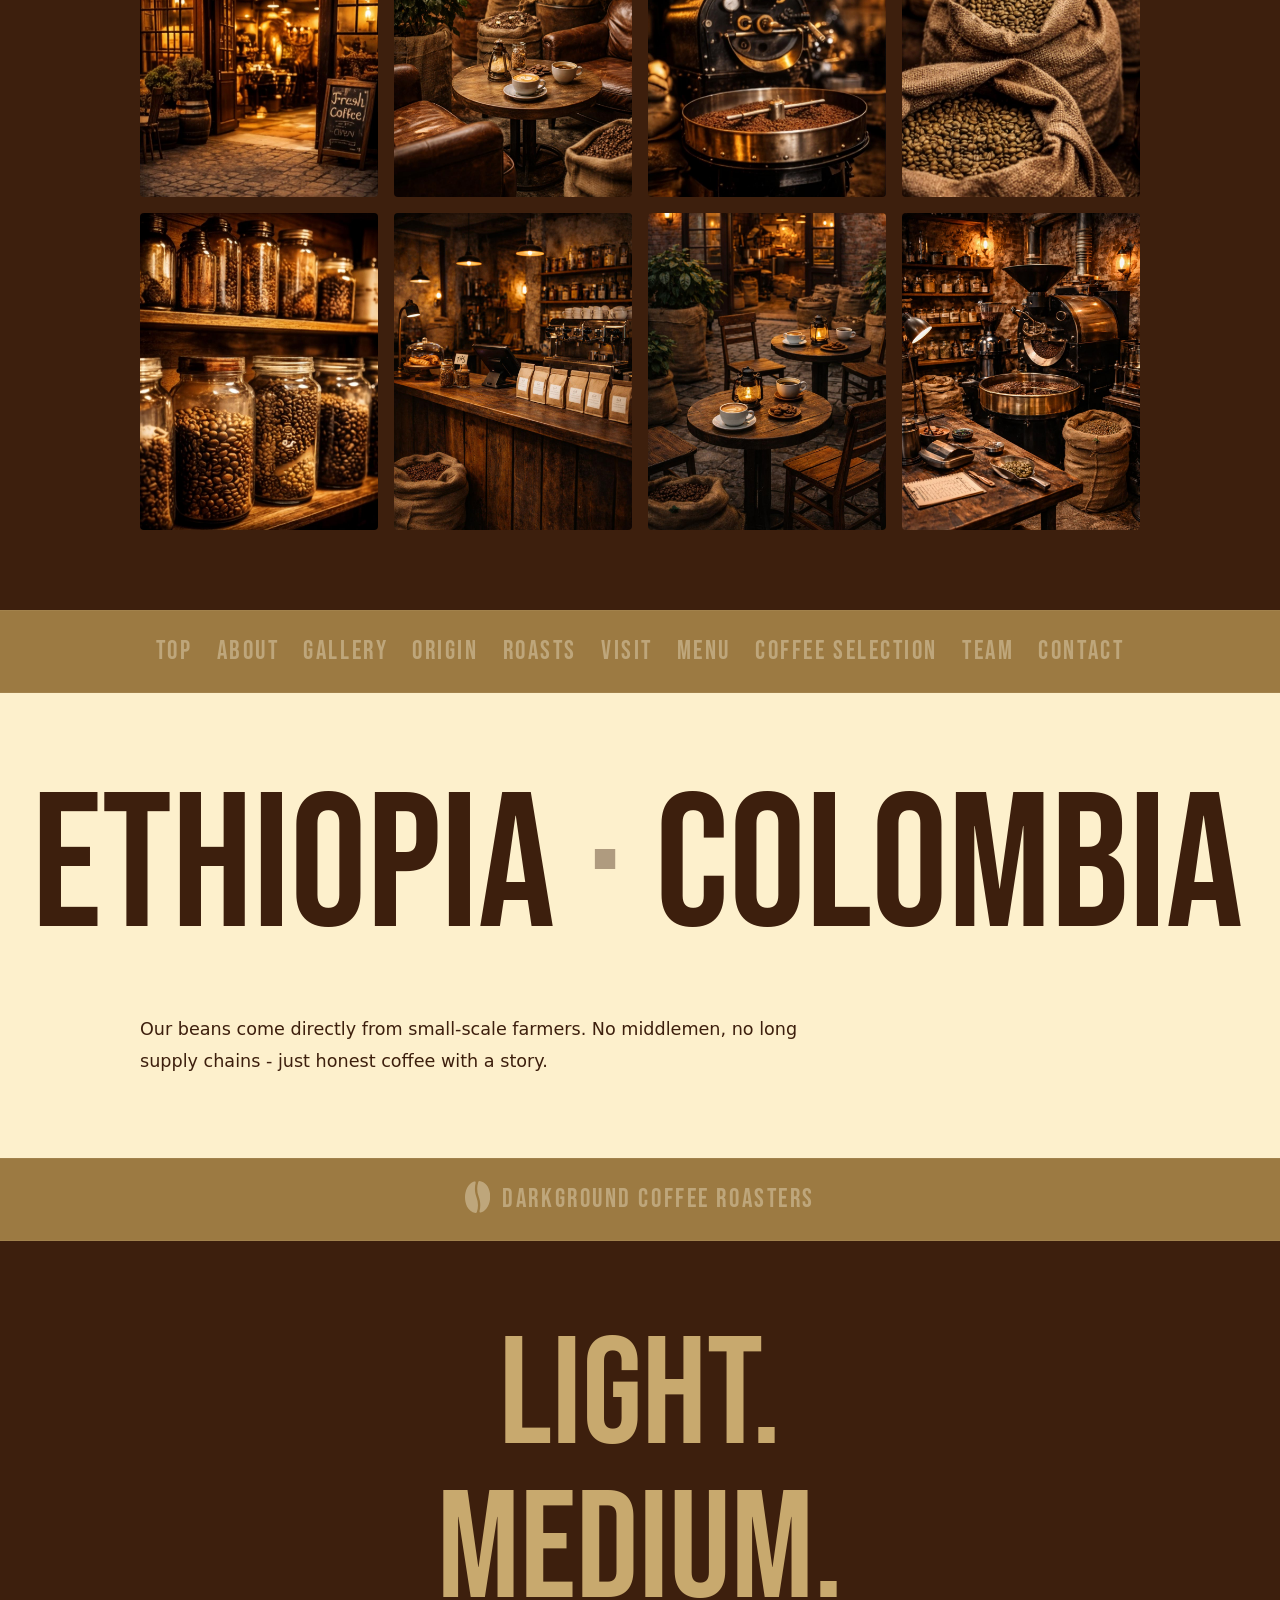
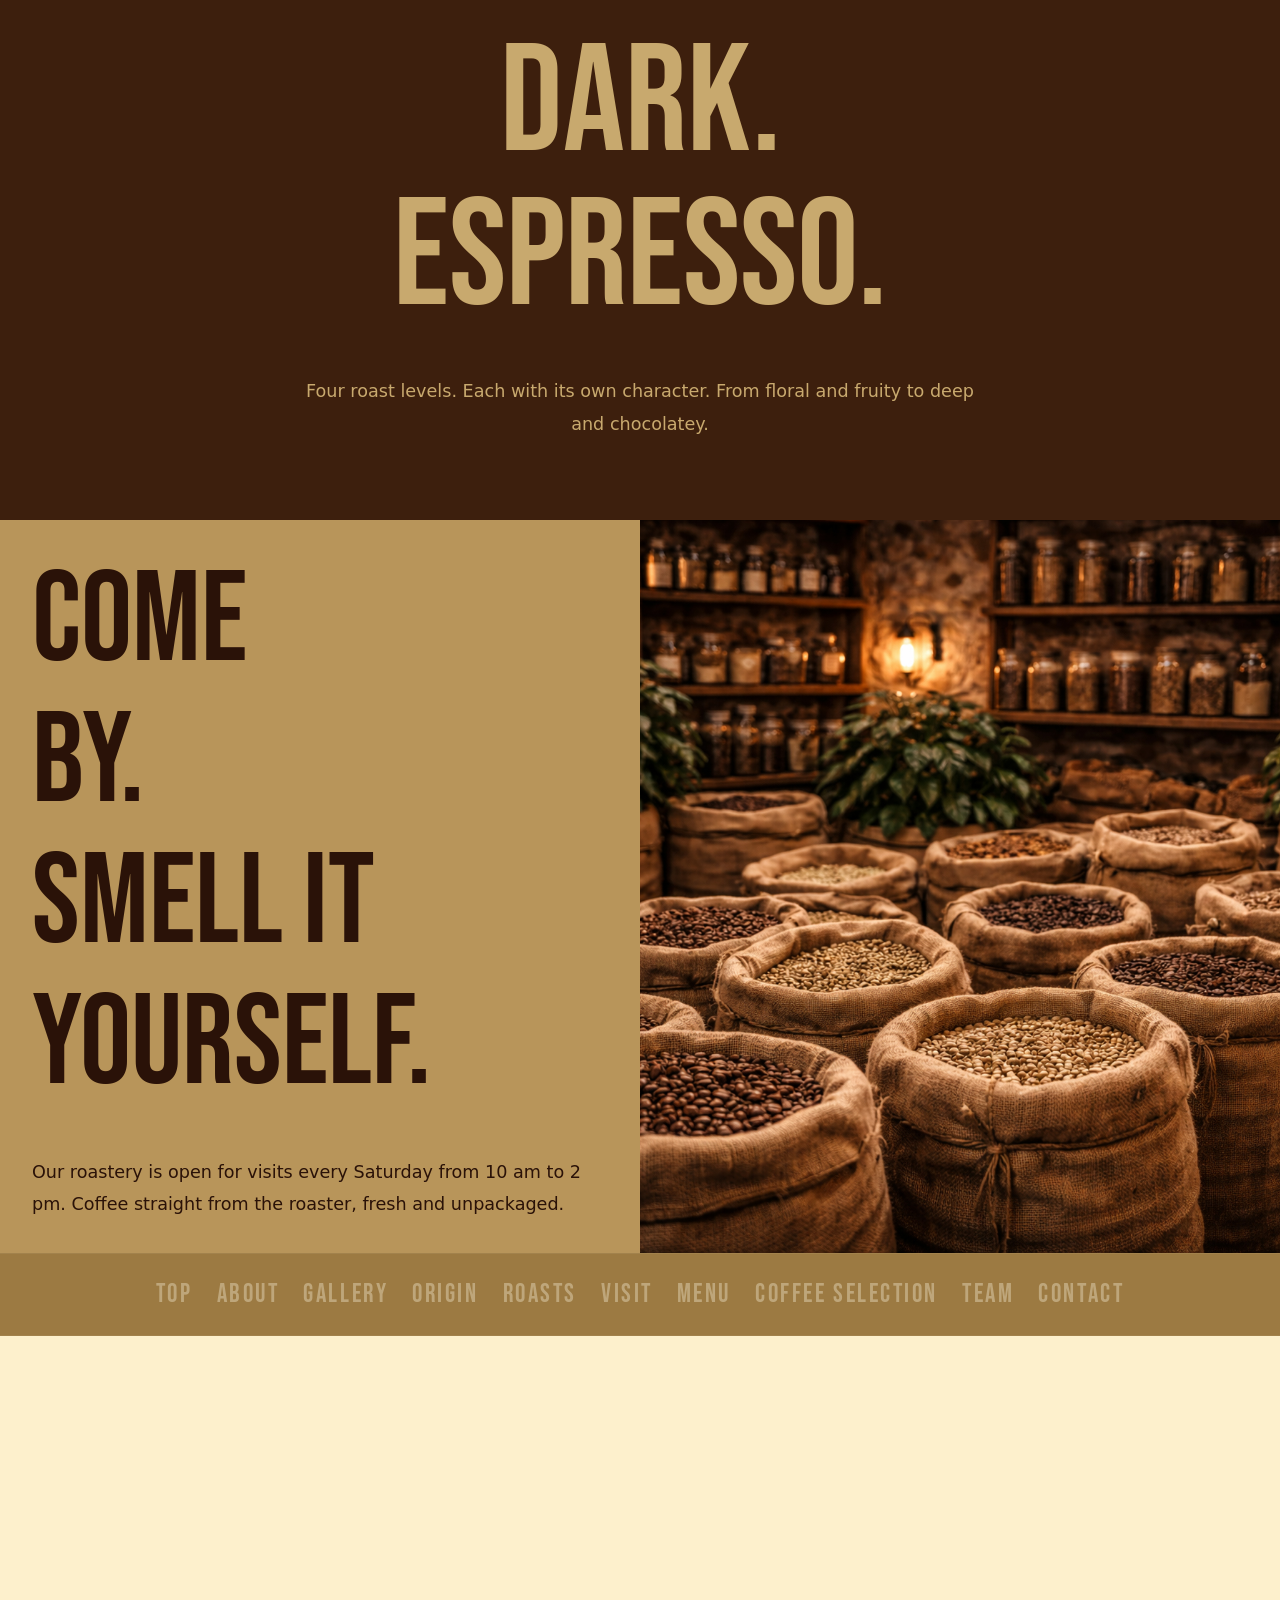
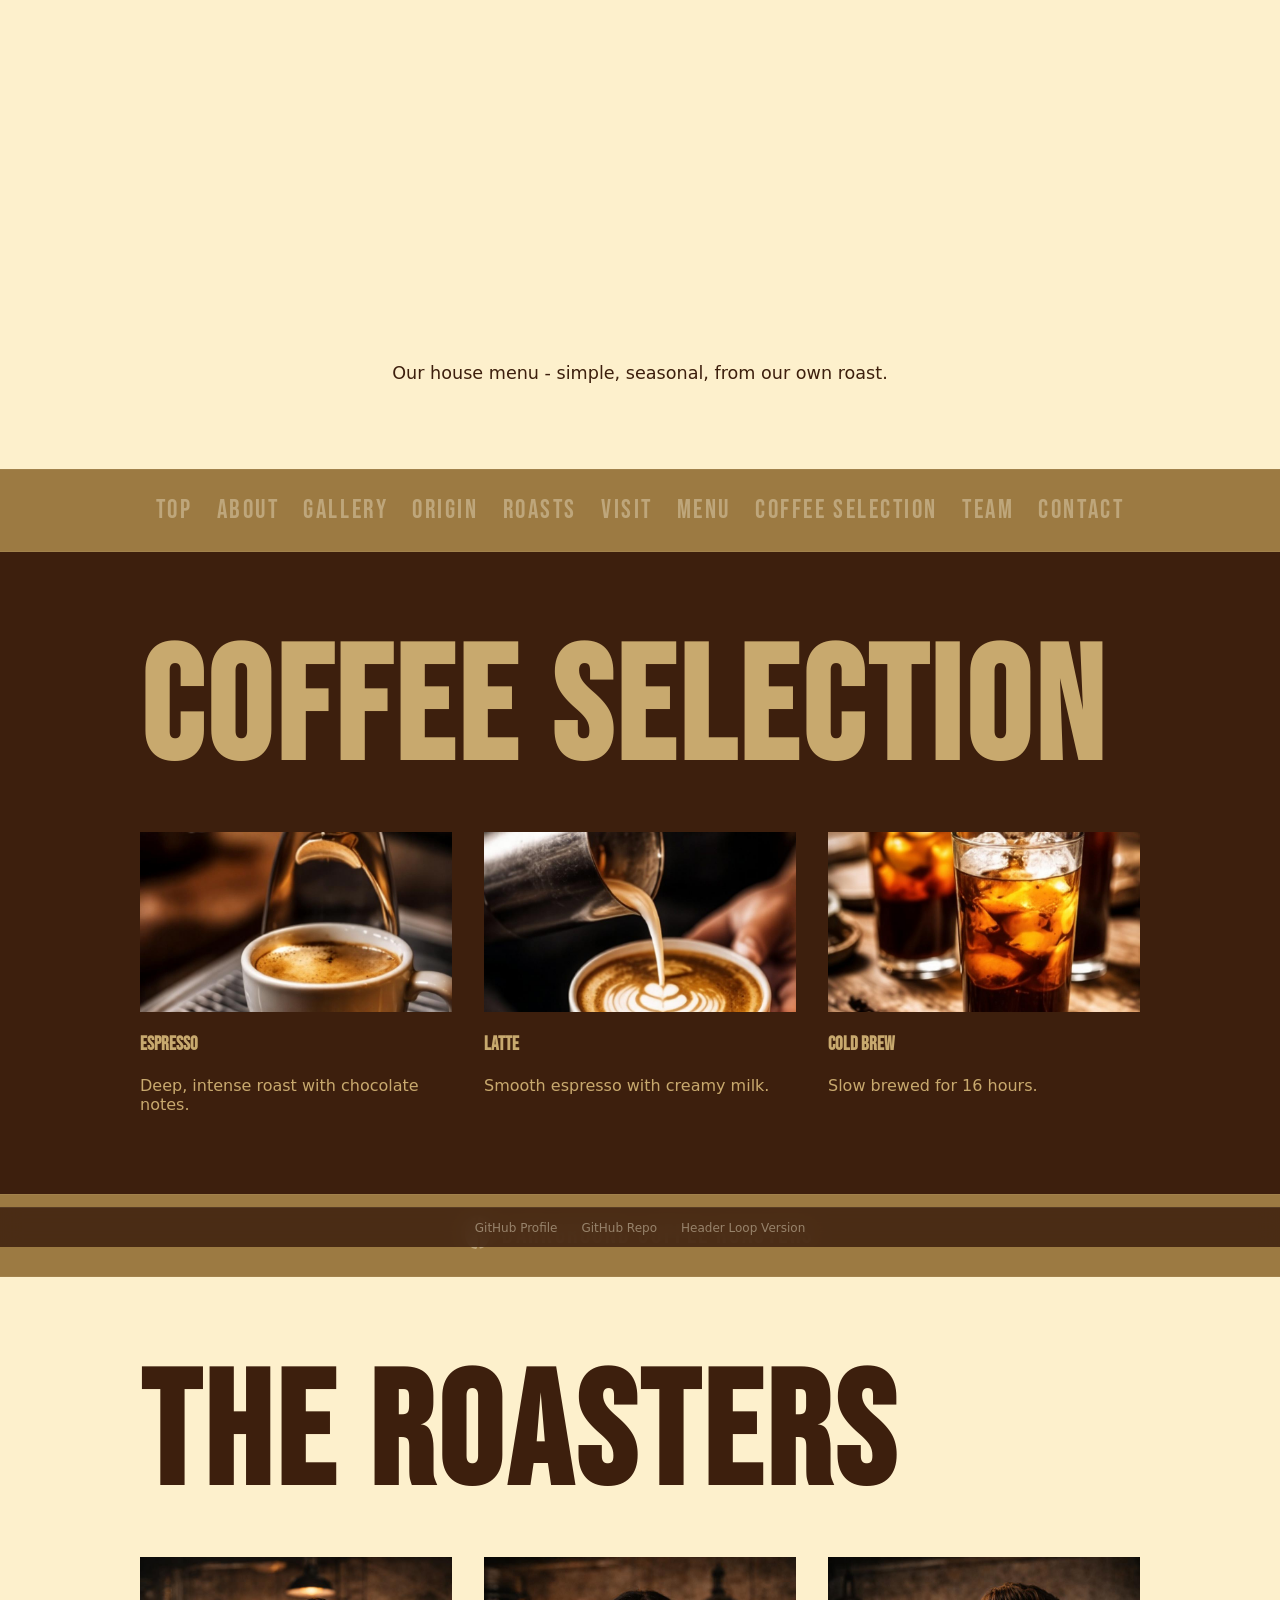
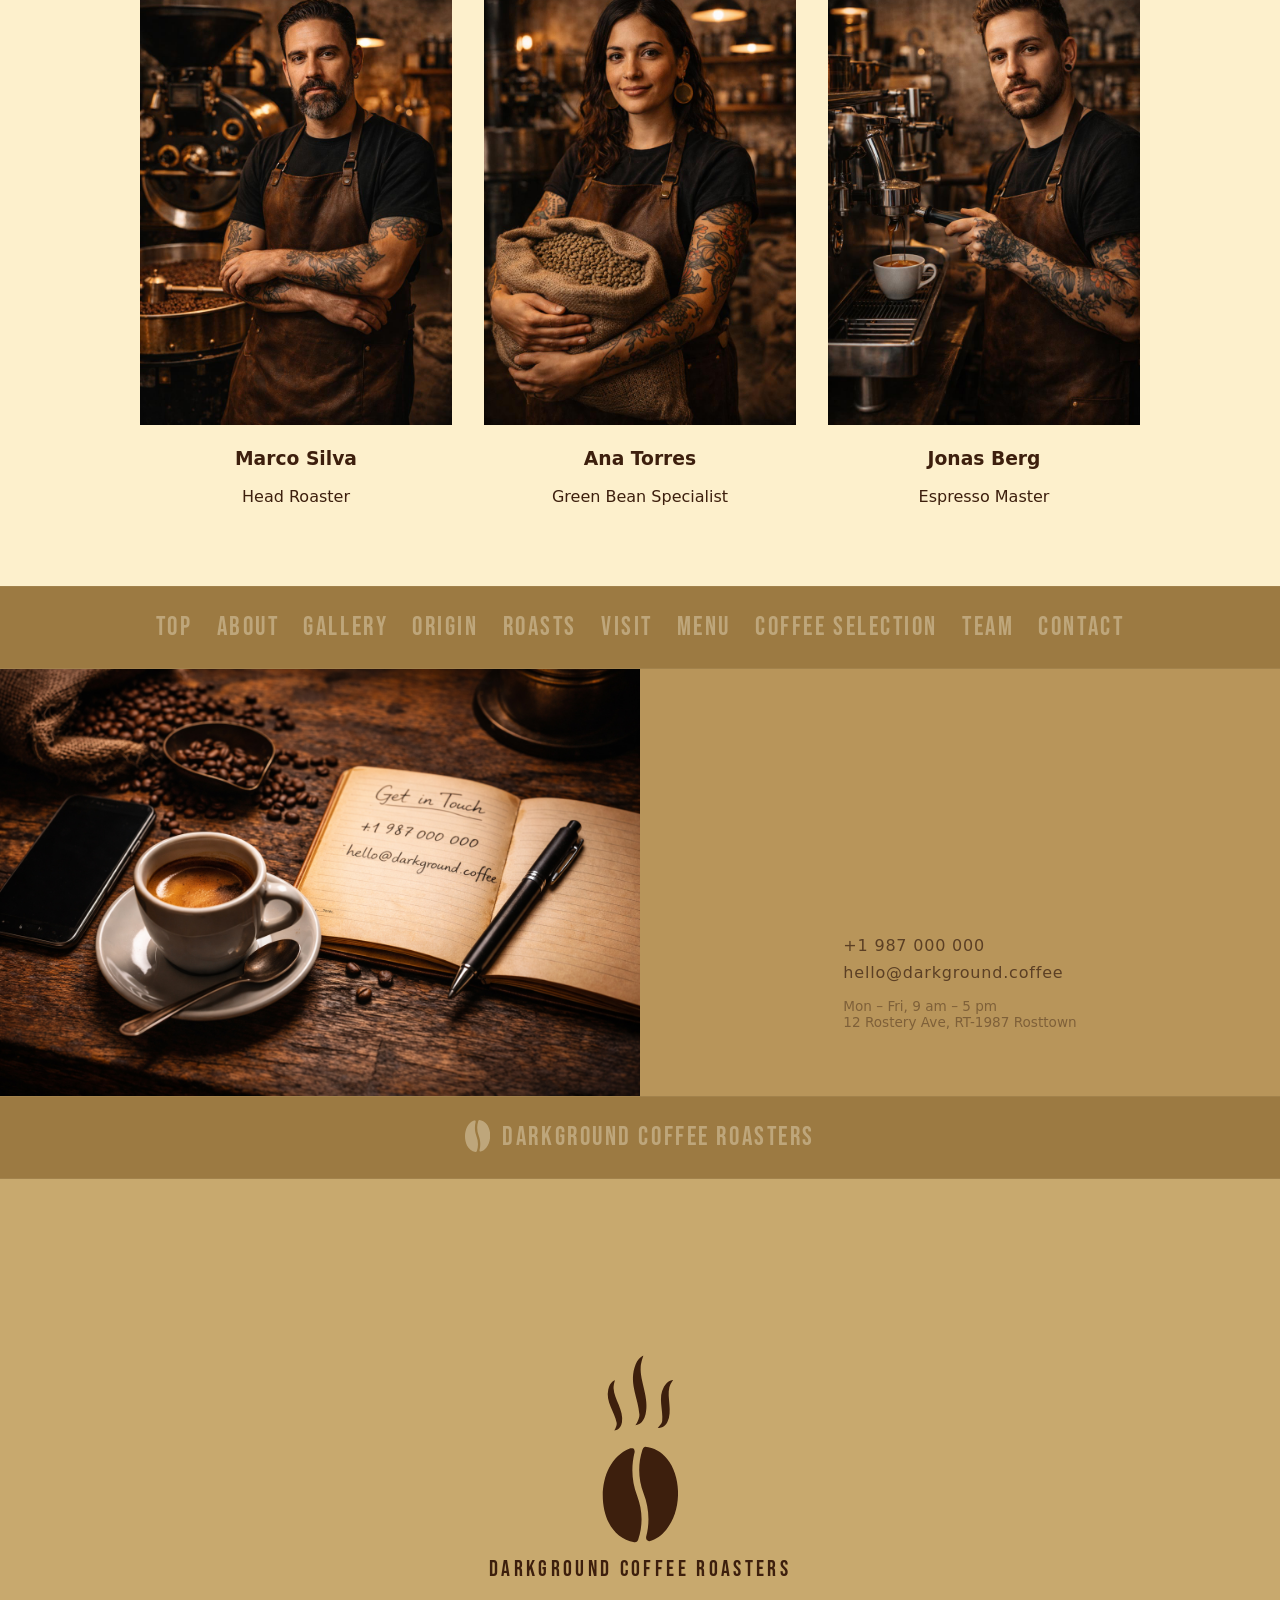
==== commit e1a6bf82: "seo/perf: optimize images and improve accessibility - improved image filenames - added descriptive a" ====
--- a/index.html
+++ b/index.html
@@ -136,7 +136,8 @@
                 <div class="split-layout">
 
                     <div class="split-media">
-                        <img src="img/roastery-outside-generated.jpg" alt="Entrance of Darkground Coffee Roasters">
+                        <img src="img/roastery-outside-generated.jpg" alt="Entrance of Darkground Coffee Roasters"
+                            loading="lazy" decoding="async">
                     </div>
 
                     <div class="section-inner">
@@ -158,14 +159,29 @@
 
                     <!-- LIGHTBOX GROUP: add data-lightbox-group="" -->
                     <div class="gallery-grid">
-                        <img src="img/roastery-1.jpg" data-lightbox-group="roastery" alt="">
-                        <img src="img/roastery-2.jpg" data-lightbox-group="roastery" alt="">
-                        <img src="img/roastery-3.jpg" data-lightbox-group="roastery" alt="">
-                        <img src="img/roastery-4.jpg" data-lightbox-group="roastery" alt="">
-                        <img src="img/roastery-5.jpg" data-lightbox-group="roastery" alt="">
-                        <img src="img/roastery-6.jpg" data-lightbox-group="roastery" alt="">
-                        <img src="img/roastery-7.jpg" data-lightbox-group="roastery" alt="">
-                        <img src="img/roastery-8.jpg" data-lightbox-group="roastery" alt="">
+                        <img src="img/artisan-coffee-roastery-entrance.jpg" data-lightbox-group="roastery"
+                            loading="lazy" decoding="async"
+                            alt="Entrance of the small artisan coffee roastery with roasting equipment inside">
+                        <img src="img/coffee-roastery-lounge.jpg" data-lightbox-group="roastery" loading="lazy"
+                            decoding="async"
+                            alt="Cozy coffee roastery lounge with fresh coffee, beans and coffee plants">
+                        <img src="img/coffee-roasting-machine.jpg" data-lightbox-group="roastery" loading="lazy"
+                            decoding="async"
+                            alt="Coffee roasting machine with freshly roasted coffee beans in a roastery">
+                        <img src="img/green-coffee-beans-sack.jpg" data-lightbox-group="roastery" loading="lazy"
+                            decoding="async" alt="Burlap sacks filled with green coffee beans ready for roasting">
+                        <img src="img/roasted-coffee-beans-glass-jars.jpg" data-lightbox-group="roastery" loading="lazy"
+                            decoding="async"
+                            alt="Glass jars filled with different roasted coffee beans on wooden shelves">
+                        <img src="img/coffee-roastery-bar.jpg" data-lightbox-group="roastery" loading="lazy"
+                            decoding="async"
+                            alt="Coffee bar inside the coffee roastery with espresso machine and packaged coffee">
+                        <img src="img/coffee-roastery-courtyard.jpg" data-lightbox-group="roastery" loading="lazy"
+                            decoding="async"
+                            alt="Cozy outdoor seating area of the coffee roastery with coffee cups and lantern light">
+                        <img src="img/artisan-coffee-roasting-workshop.jpg" data-lightbox-group="roastery"
+                            loading="lazy" decoding="async"
+                            alt="Coffee roasting workspace with roasting machine, roasted beans and green coffee beans">
                     </div>
                 </div>
             </section>
@@ -271,7 +287,9 @@
                     </div>
 
                     <div class="split-media">
-                        <img src="img/coffee-beans-landscape.png" alt="Outside view of the Darkground roastery">
+                        <img src="img/coffee-bean-sacks.jpg"
+                            alt="Various coffee beans stored in burlap sacks in a roastery" loading="lazy"
+                            decoding="async">
                     </div>
 
                 </div>
@@ -329,19 +347,23 @@
                     <div class="coffee-grid">
 
                         <article class="coffee-card">
-                            <img src="img/espresso.jpg" class="lightbox-solo" alt="Espresso">
+                            <img src="img/fresh-espresso-shot.jpg" class="lightbox-solo"
+                                alt="Fresh espresso shot being brewed from an espresso machine" loading="lazy"
+                                decoding="async">
                             <h3>Espresso</h3>
                             <p>Deep, intense roast with chocolate notes.</p>
                         </article>
 
                         <article class="coffee-card">
-                            <img src="img/latte.jpg" class="lightbox-solo" alt="Latte Macchiato">
+                            <img src="img/latte-macchiato-art.jpg" class="lightbox-solo"
+                                alt="Barista pouring milk to create latte art" loading="lazy" decoding="async">
                             <h3>Latte</h3>
                             <p>Smooth espresso with creamy milk.</p>
                         </article>
 
                         <article class="coffee-card">
-                            <img src="img/coldbrew.jpg" class="lightbox-solo" alt="Cold Brew">
+                            <img src="img/cold-brew-coffee.jpg" class="lightbox-solo"
+                                alt="Cold brew coffee served over ice in a glass" loading="lazy" decoding="async">
                             <h3>Cold Brew</h3>
                             <p>Slow brewed for 16 hours.</p>
                         </article>
@@ -375,19 +397,22 @@
                     <div class="team-grid">
 
                         <div class="team-member">
-                            <img src="img/roaster1.jpg" data-lightbox-group="team" alt="Marco Silva">
+                            <img src="img/roaster-marco-silva.jpg" data-lightbox-group="team"
+                                alt="Marco Silva, Head Roaster" loading="lazy" decoding="async">
                             <h3>Marco Silva</h3>
                             <p>Head Roaster</p>
                         </div>
 
                         <div class="team-member">
-                            <img src="img/roaster2.jpg" data-lightbox-group="team" alt="Ana Torres">
+                            <img src="img/roaster-ana-torres.jpg" data-lightbox-group="team"
+                                alt="Ana Torres, Green Bean Specialist" loading="lazy" decoding="async">
                             <h3>Ana Torres</h3>
                             <p>Green Bean Specialist</p>
                         </div>
 
                         <div class="team-member">
-                            <img src="img/roaster3.jpg" data-lightbox-group="team" alt="Jonas Berg">
+                            <img src="img/roaster-jonas-berg.jpg" data-lightbox-group="team"
+                                alt="Jonas Berg, Espresso Master" loading="lazy" decoding="async">
                             <h3>Jonas Berg</h3>
                             <p>Espresso Master</p>
                         </div>
@@ -415,7 +440,7 @@
                 <div class="split-layout">
 
                     <div class="split-media">
-                        <img src="img/darkground-contact-generated.png" alt="Outside view of the Darkground roastery">
+                        <img src="img/darkground-coffee-contact.jpg" alt="" loading="lazy" decoding="async">
                     </div>
 
                     <div class="section-inner">
--- a/css/style.css
+++ b/css/style.css
@@ -537,6 +537,7 @@
     height: 28px;
     width: auto;
     flex-shrink: 0;
+    transform: translateY(-2px);
 }
 
 /* ==== TICKER ==== */
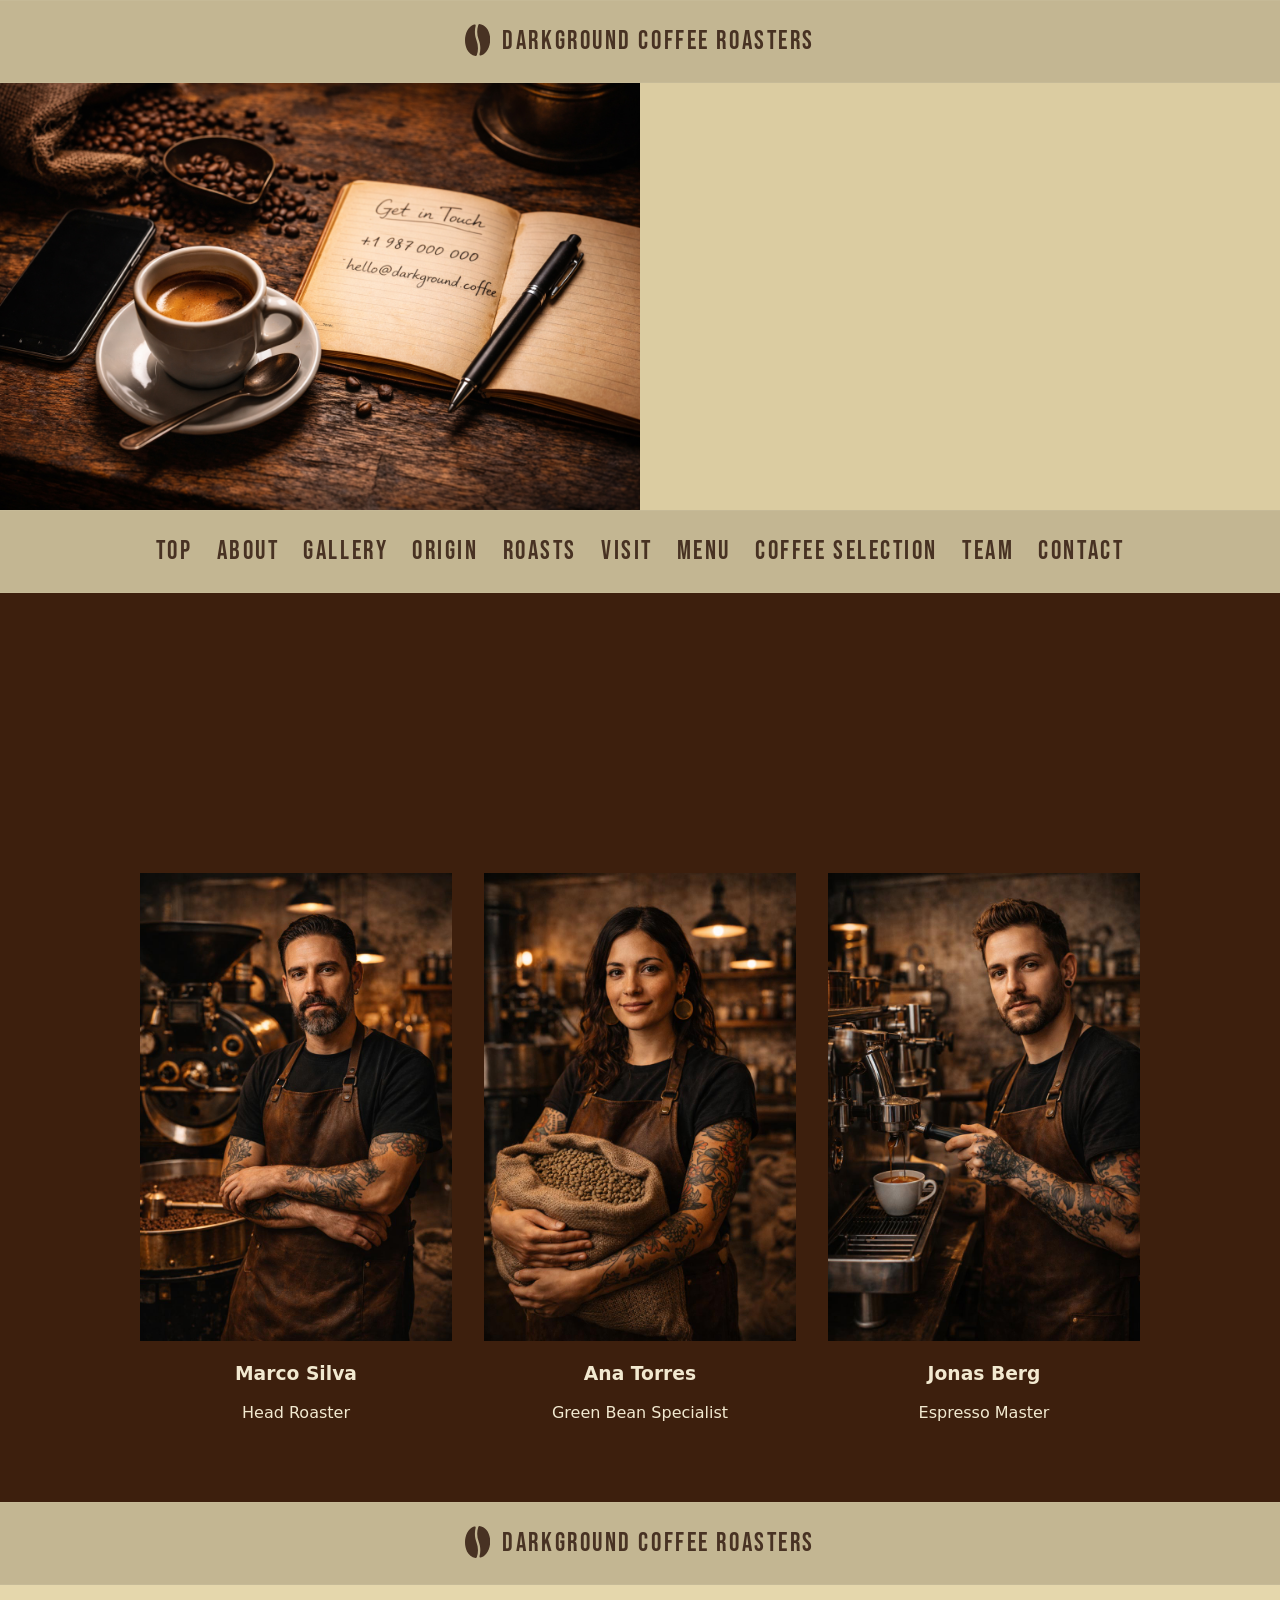
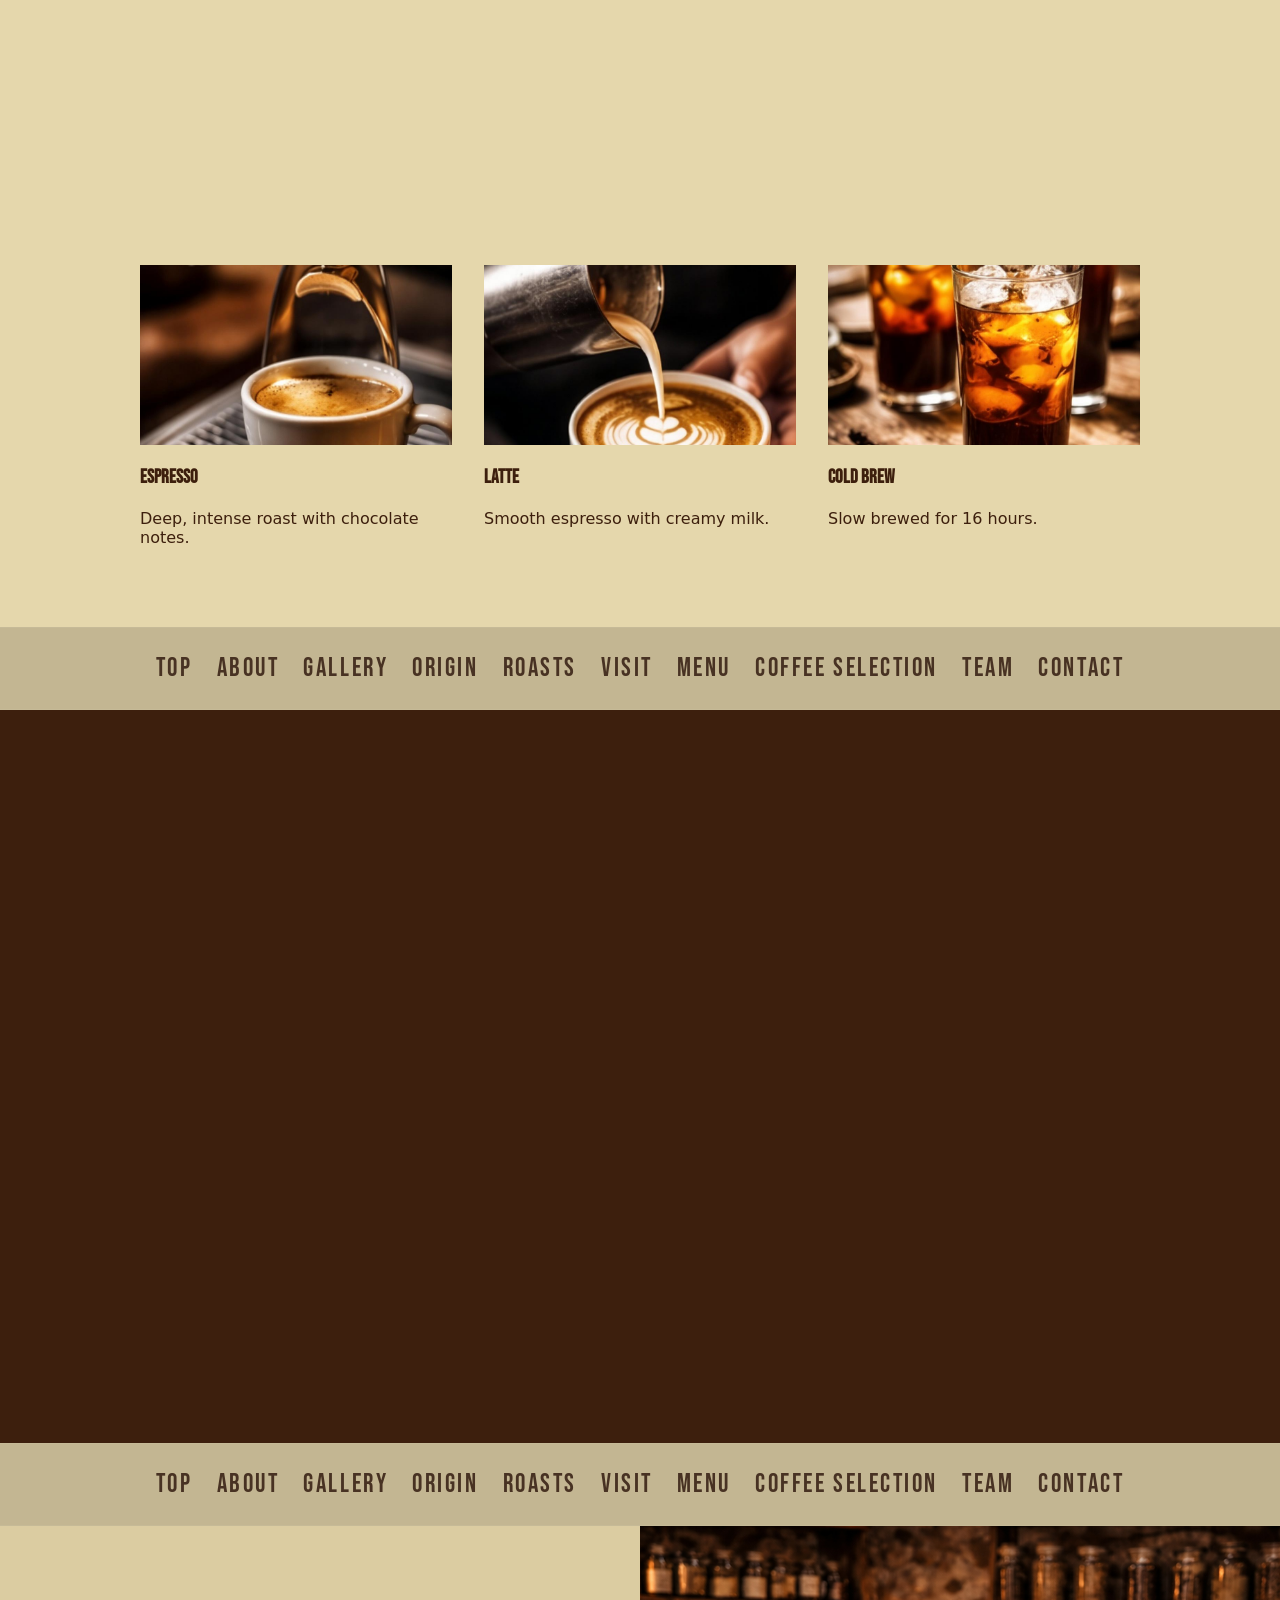
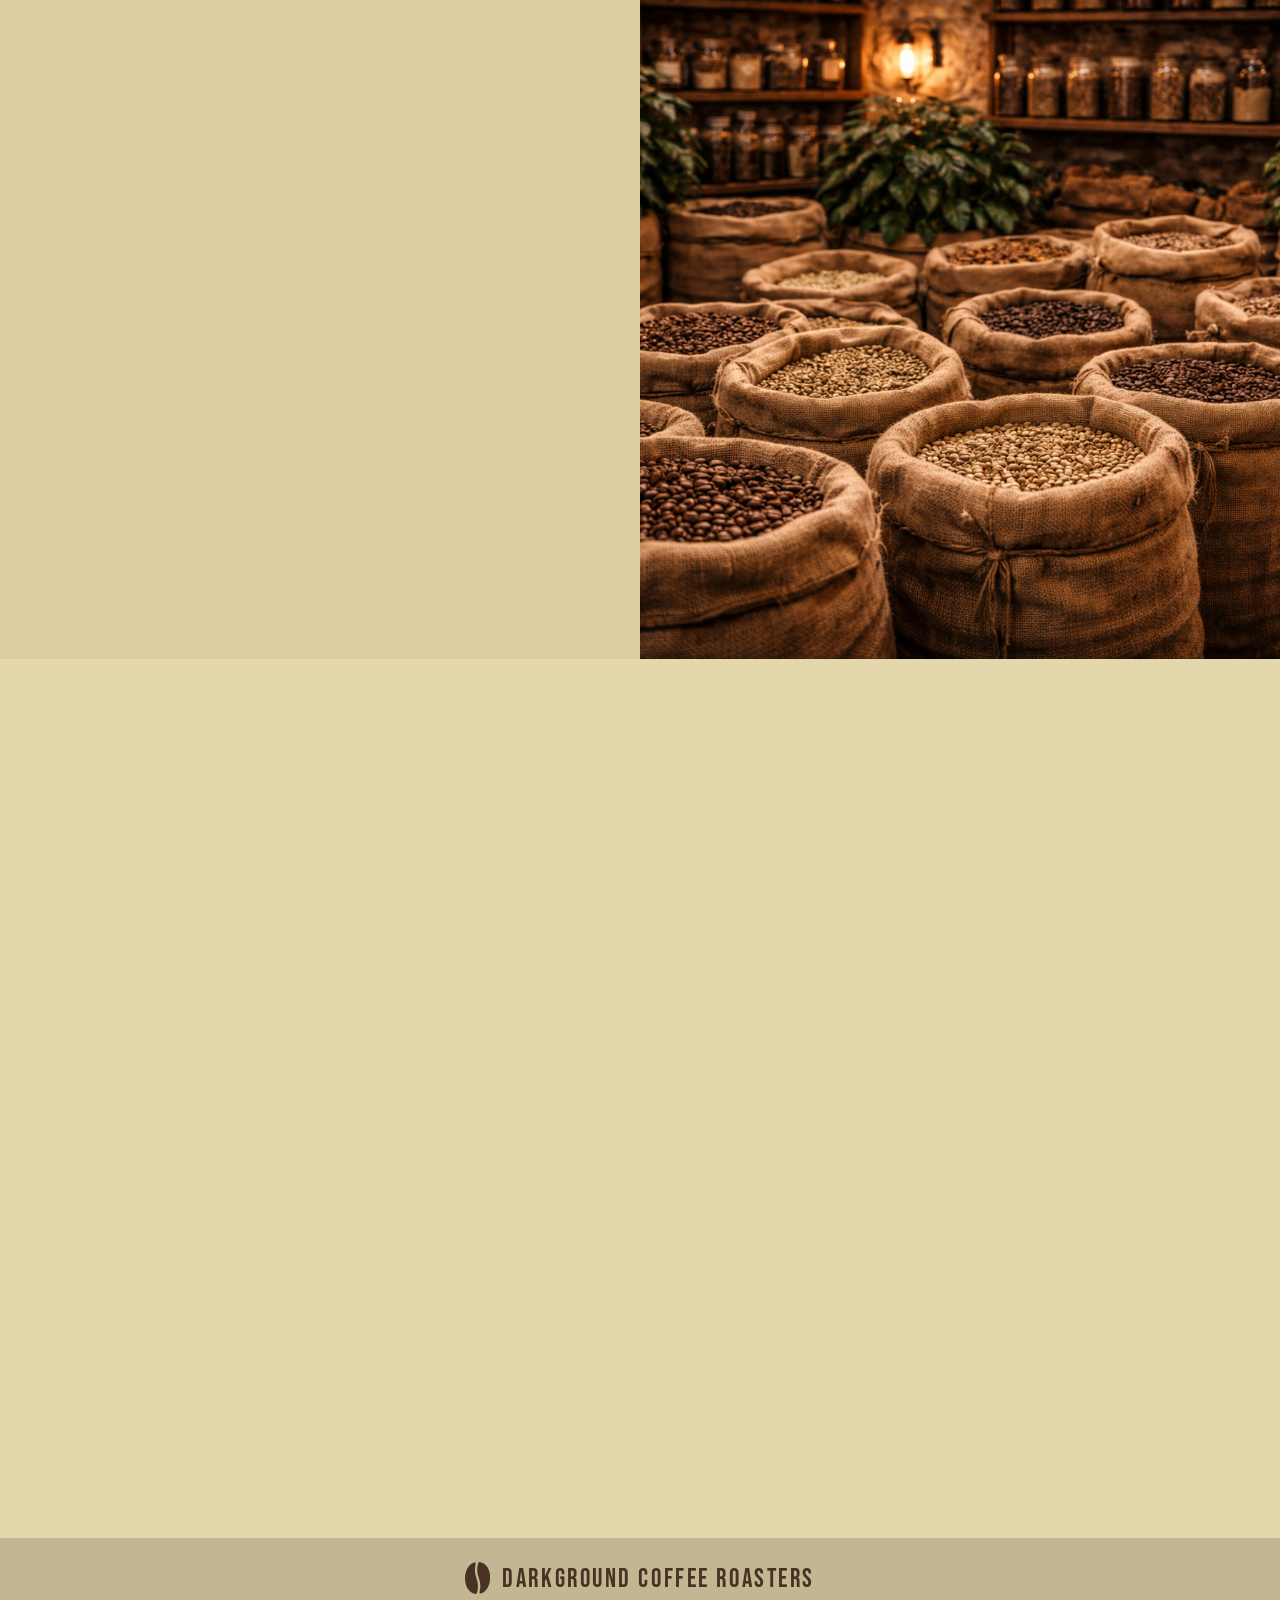
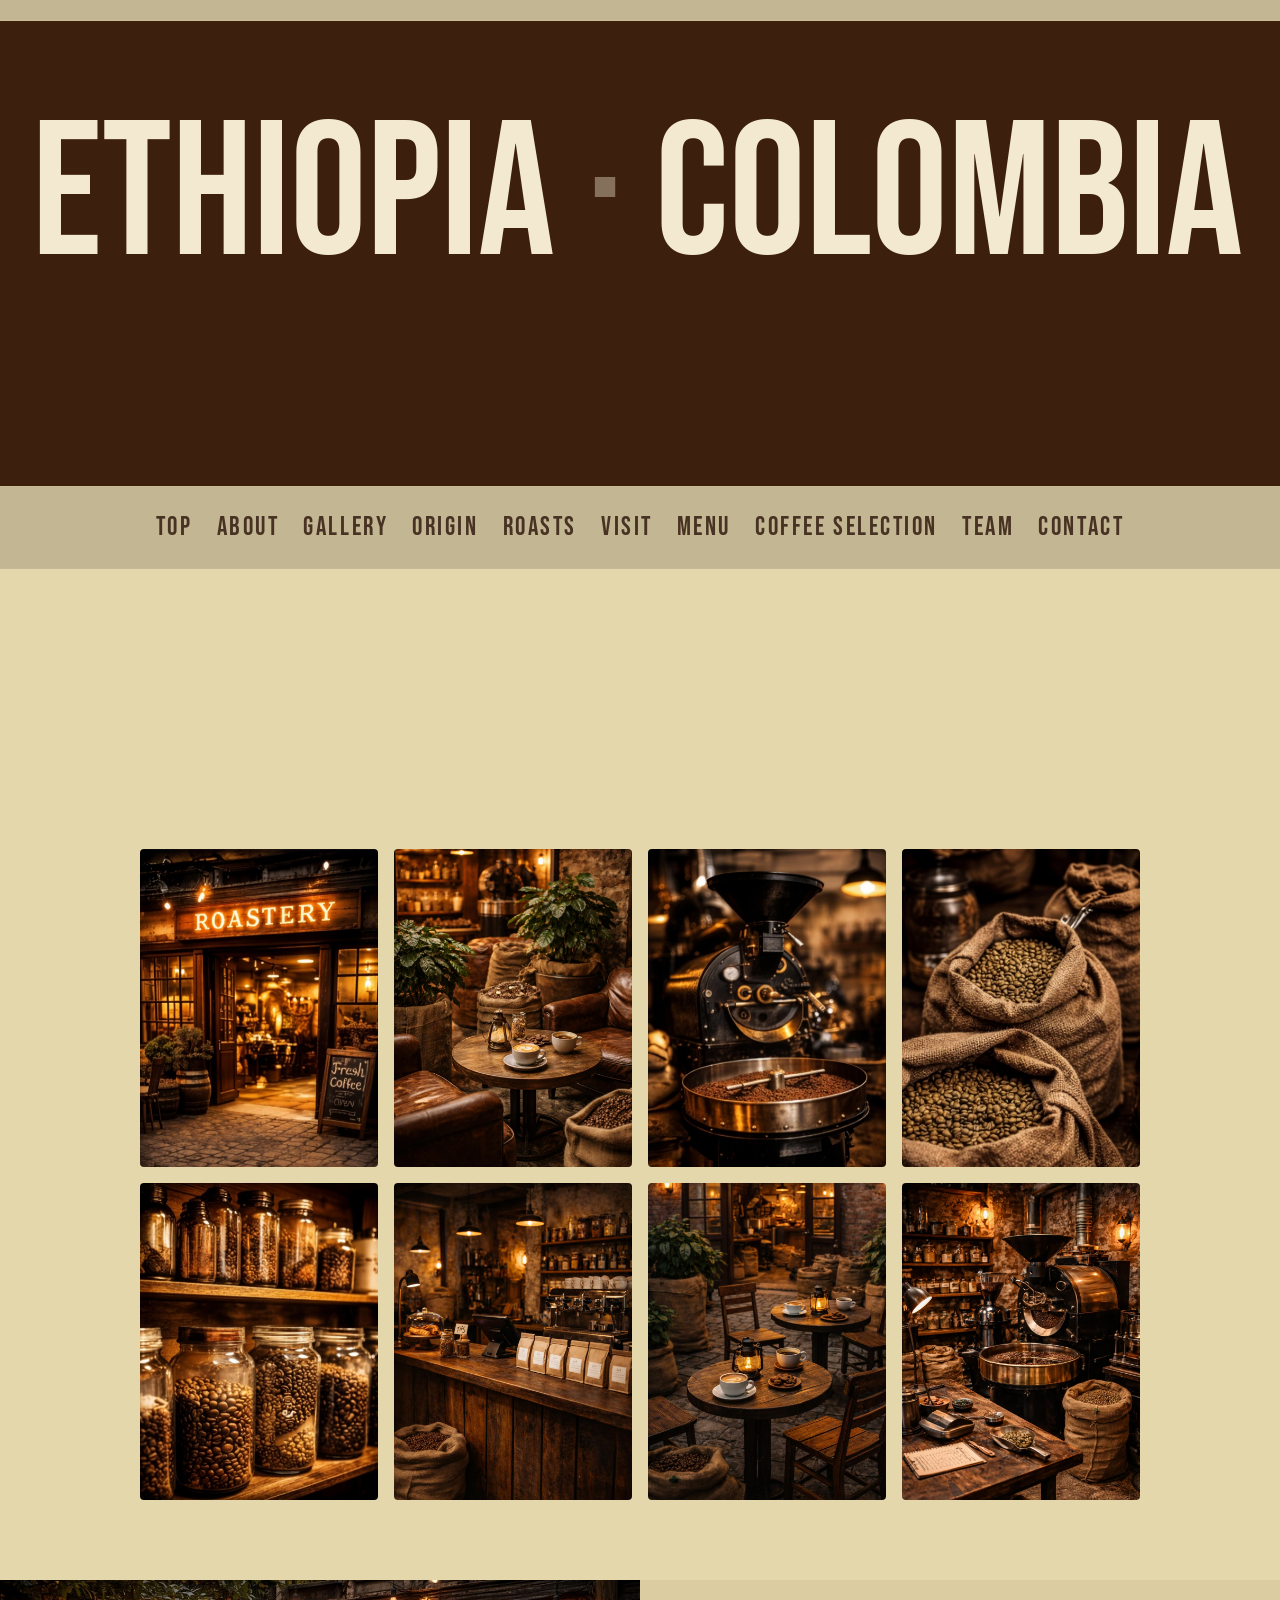
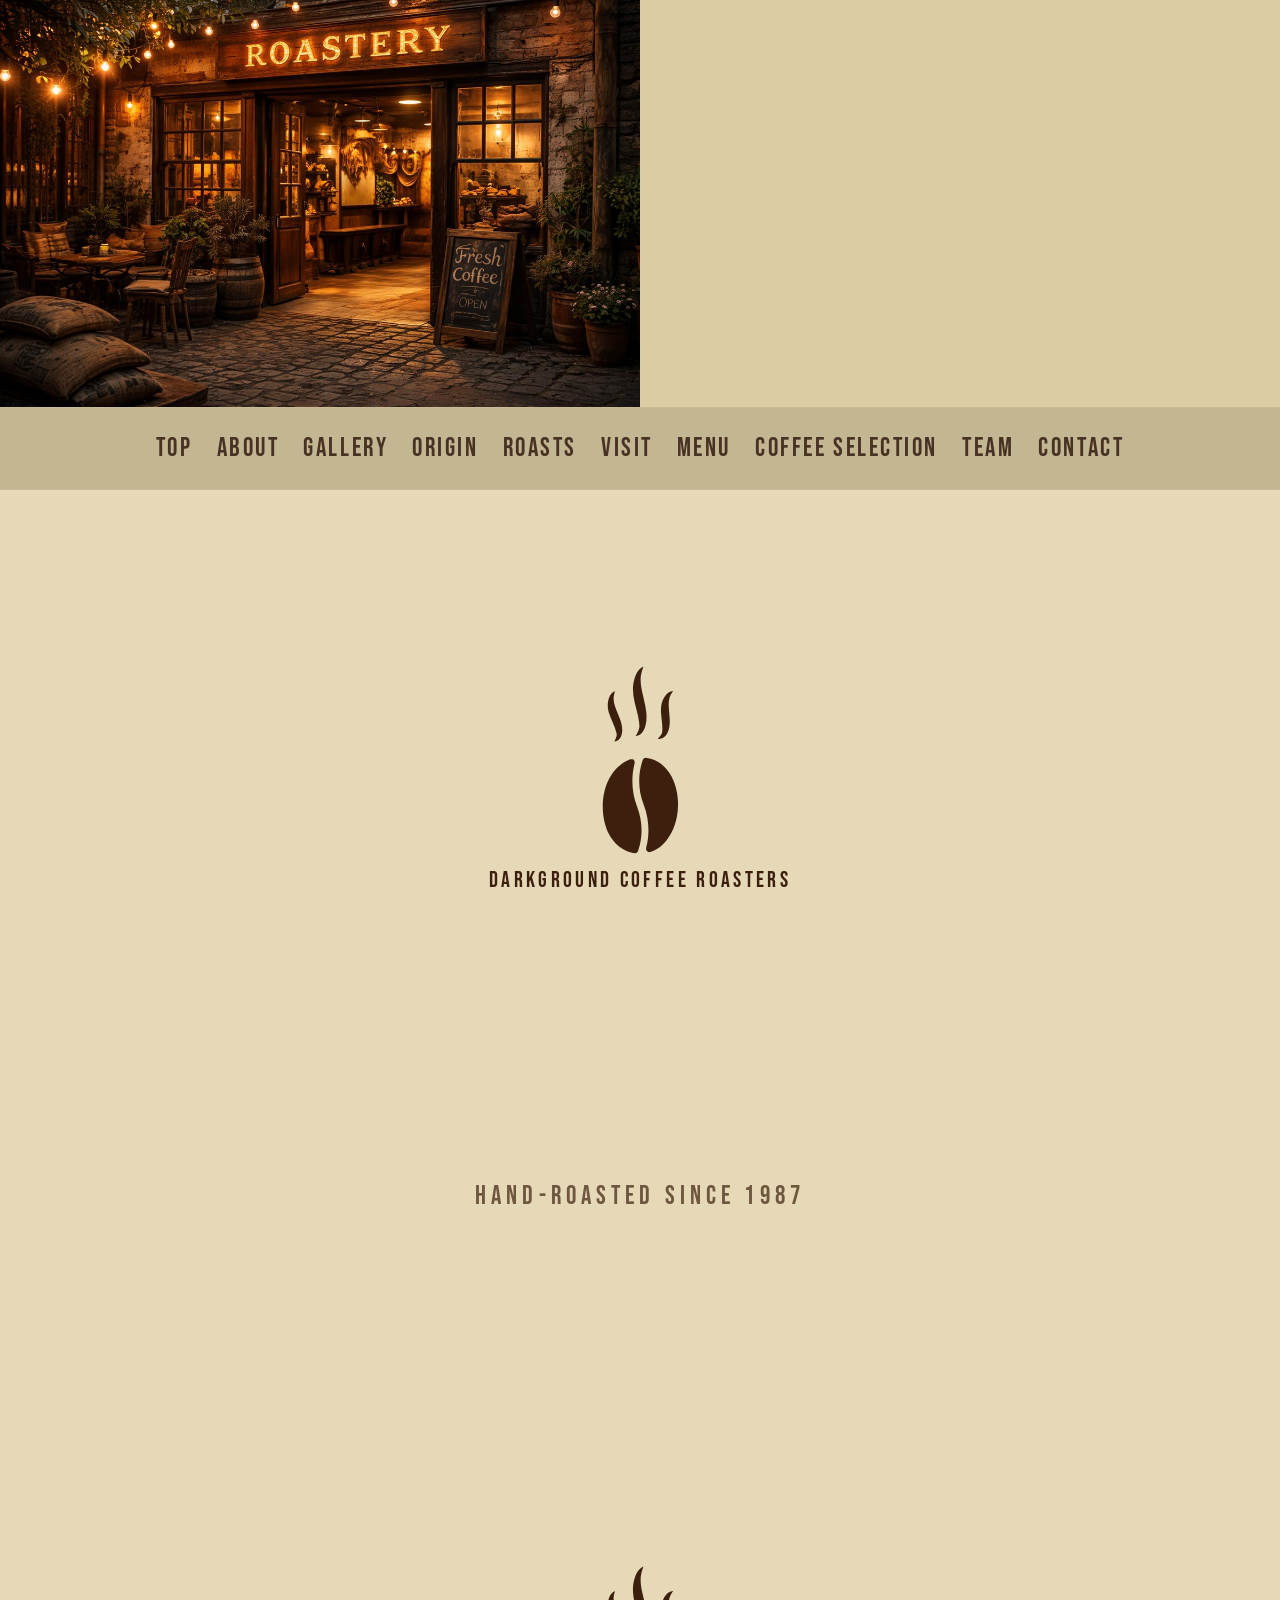
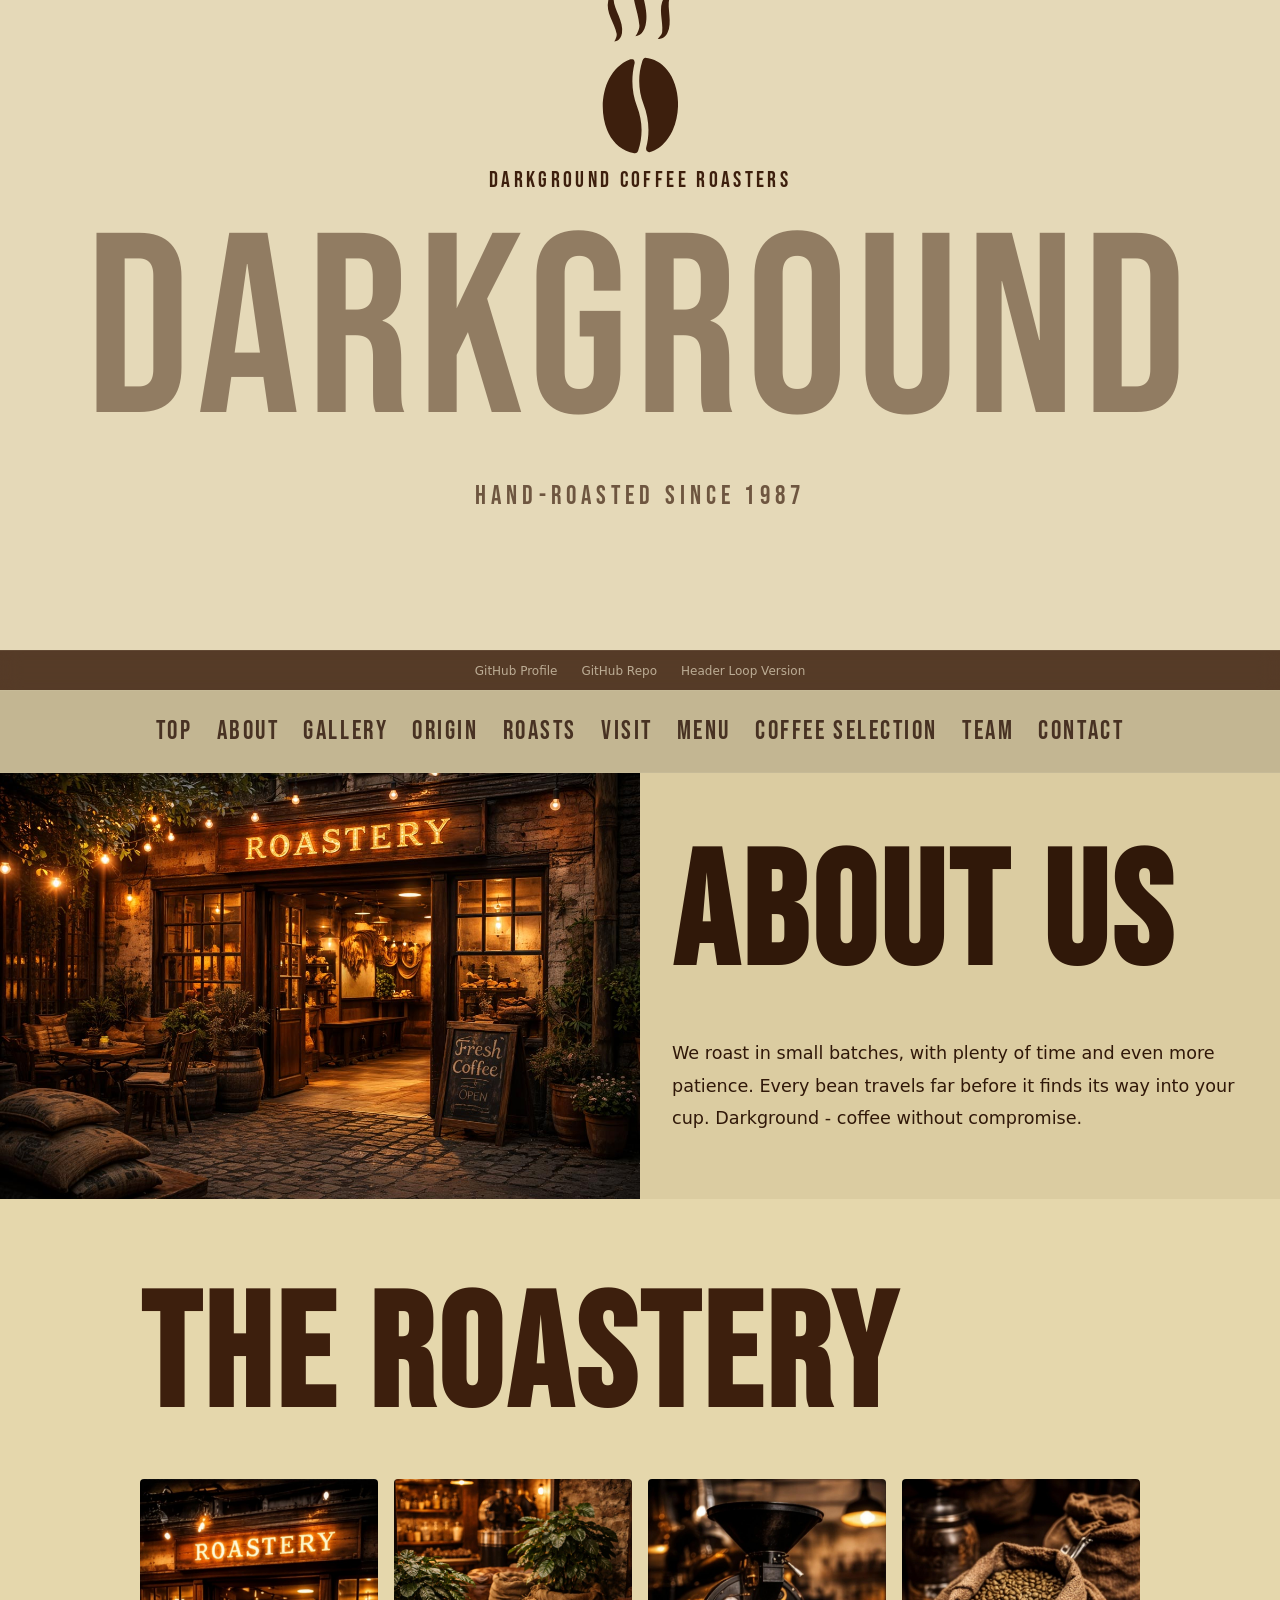
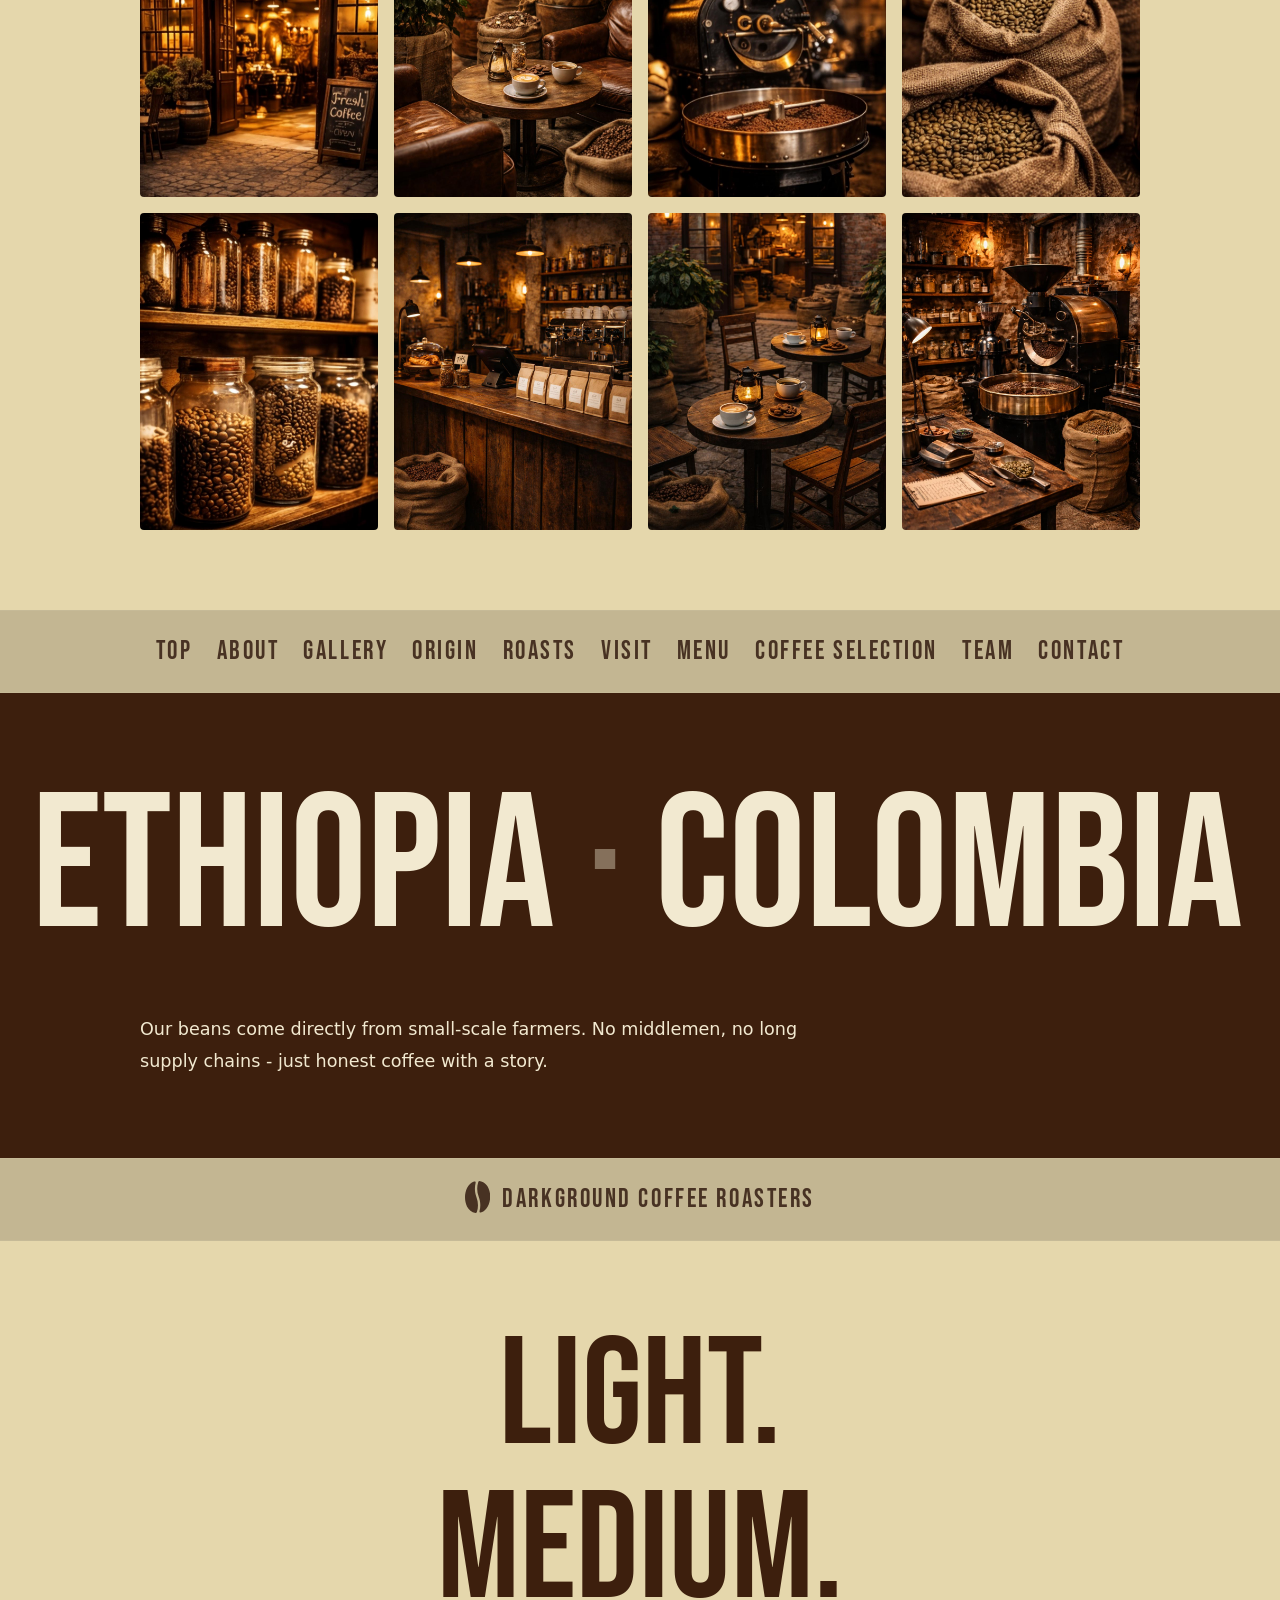
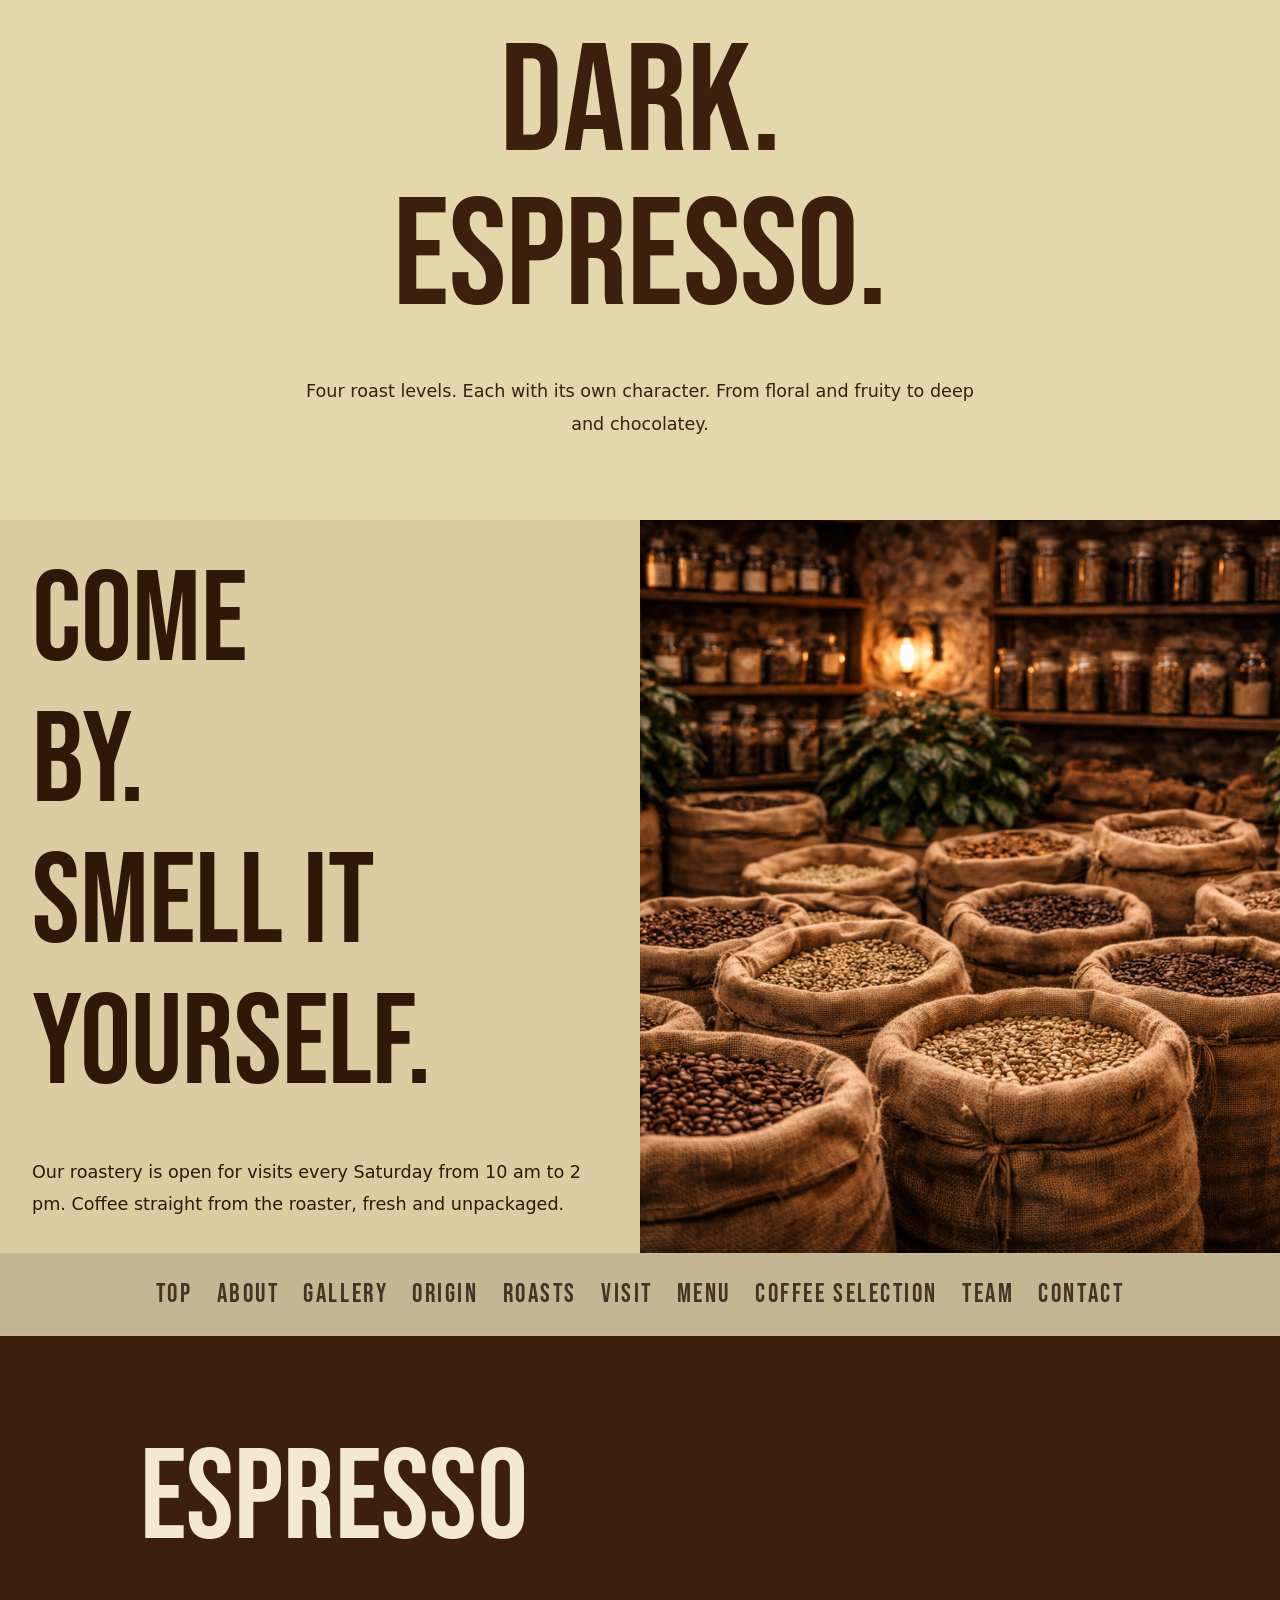
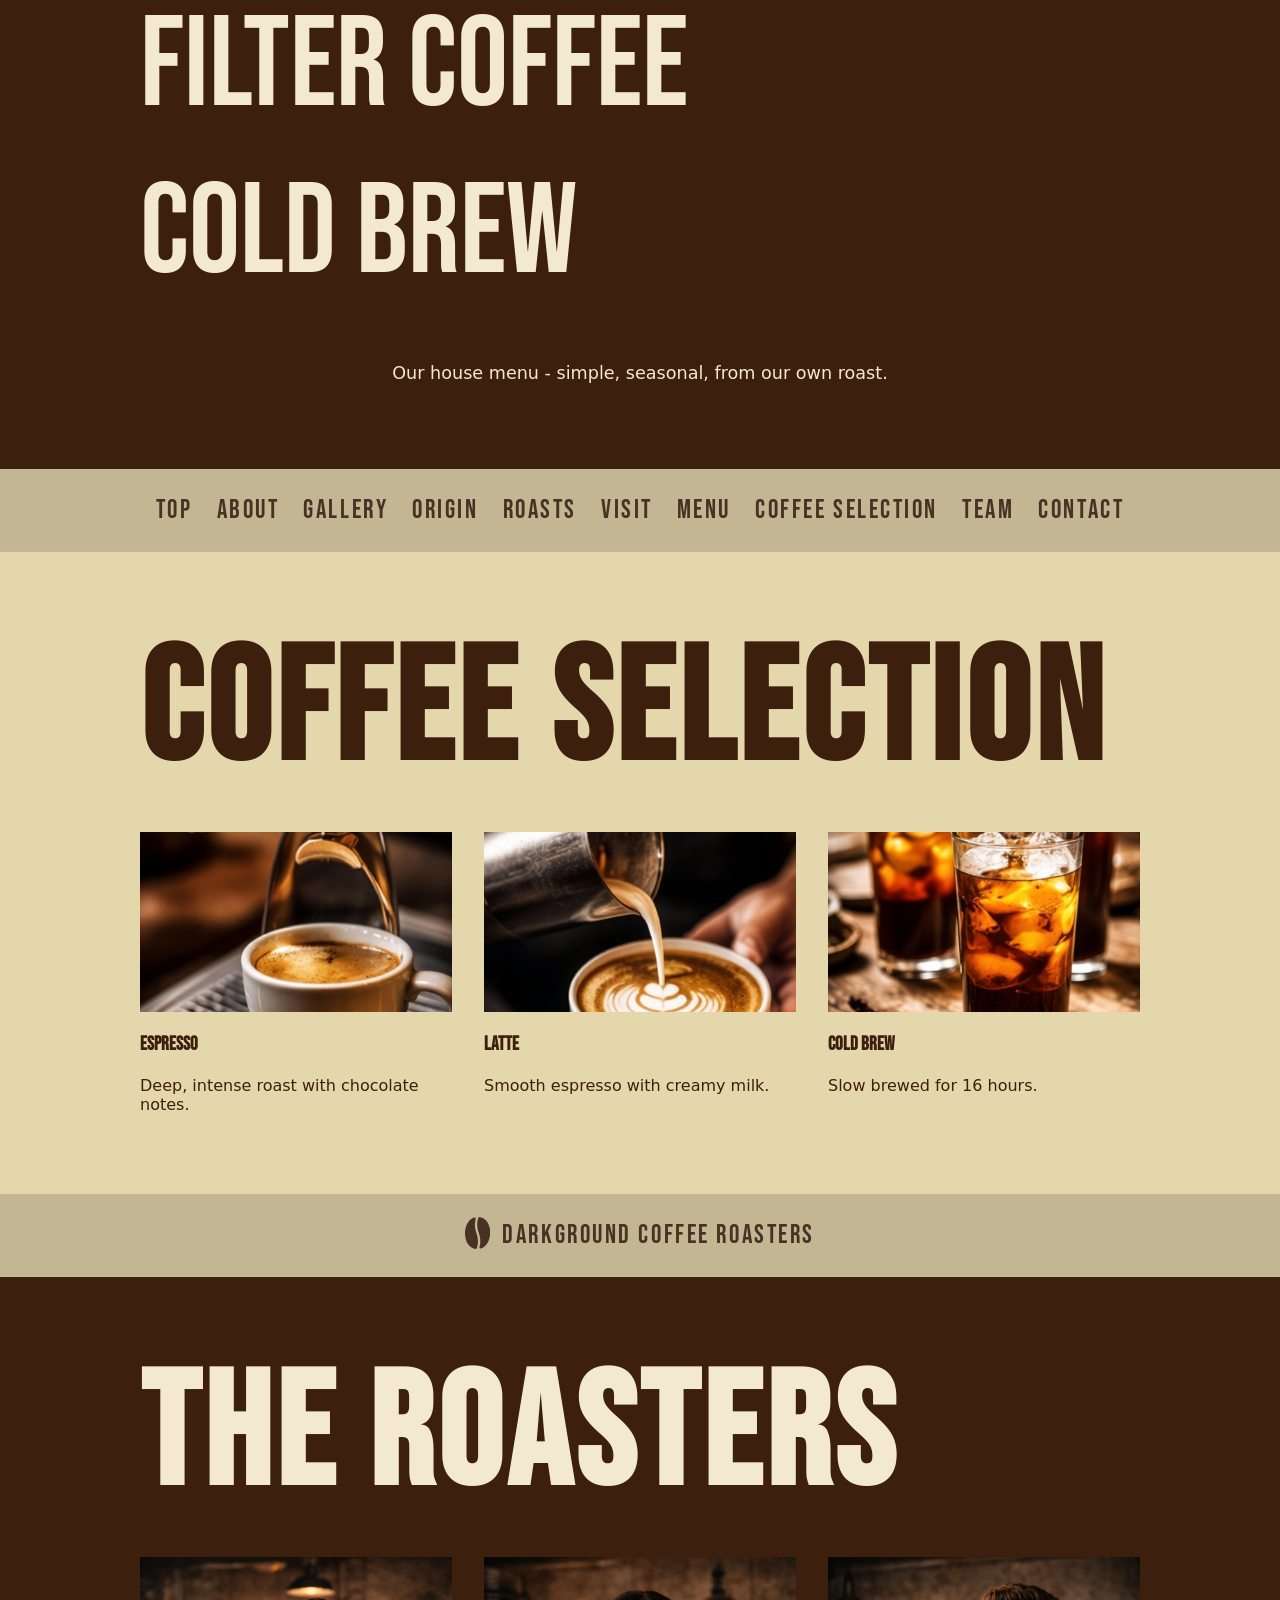
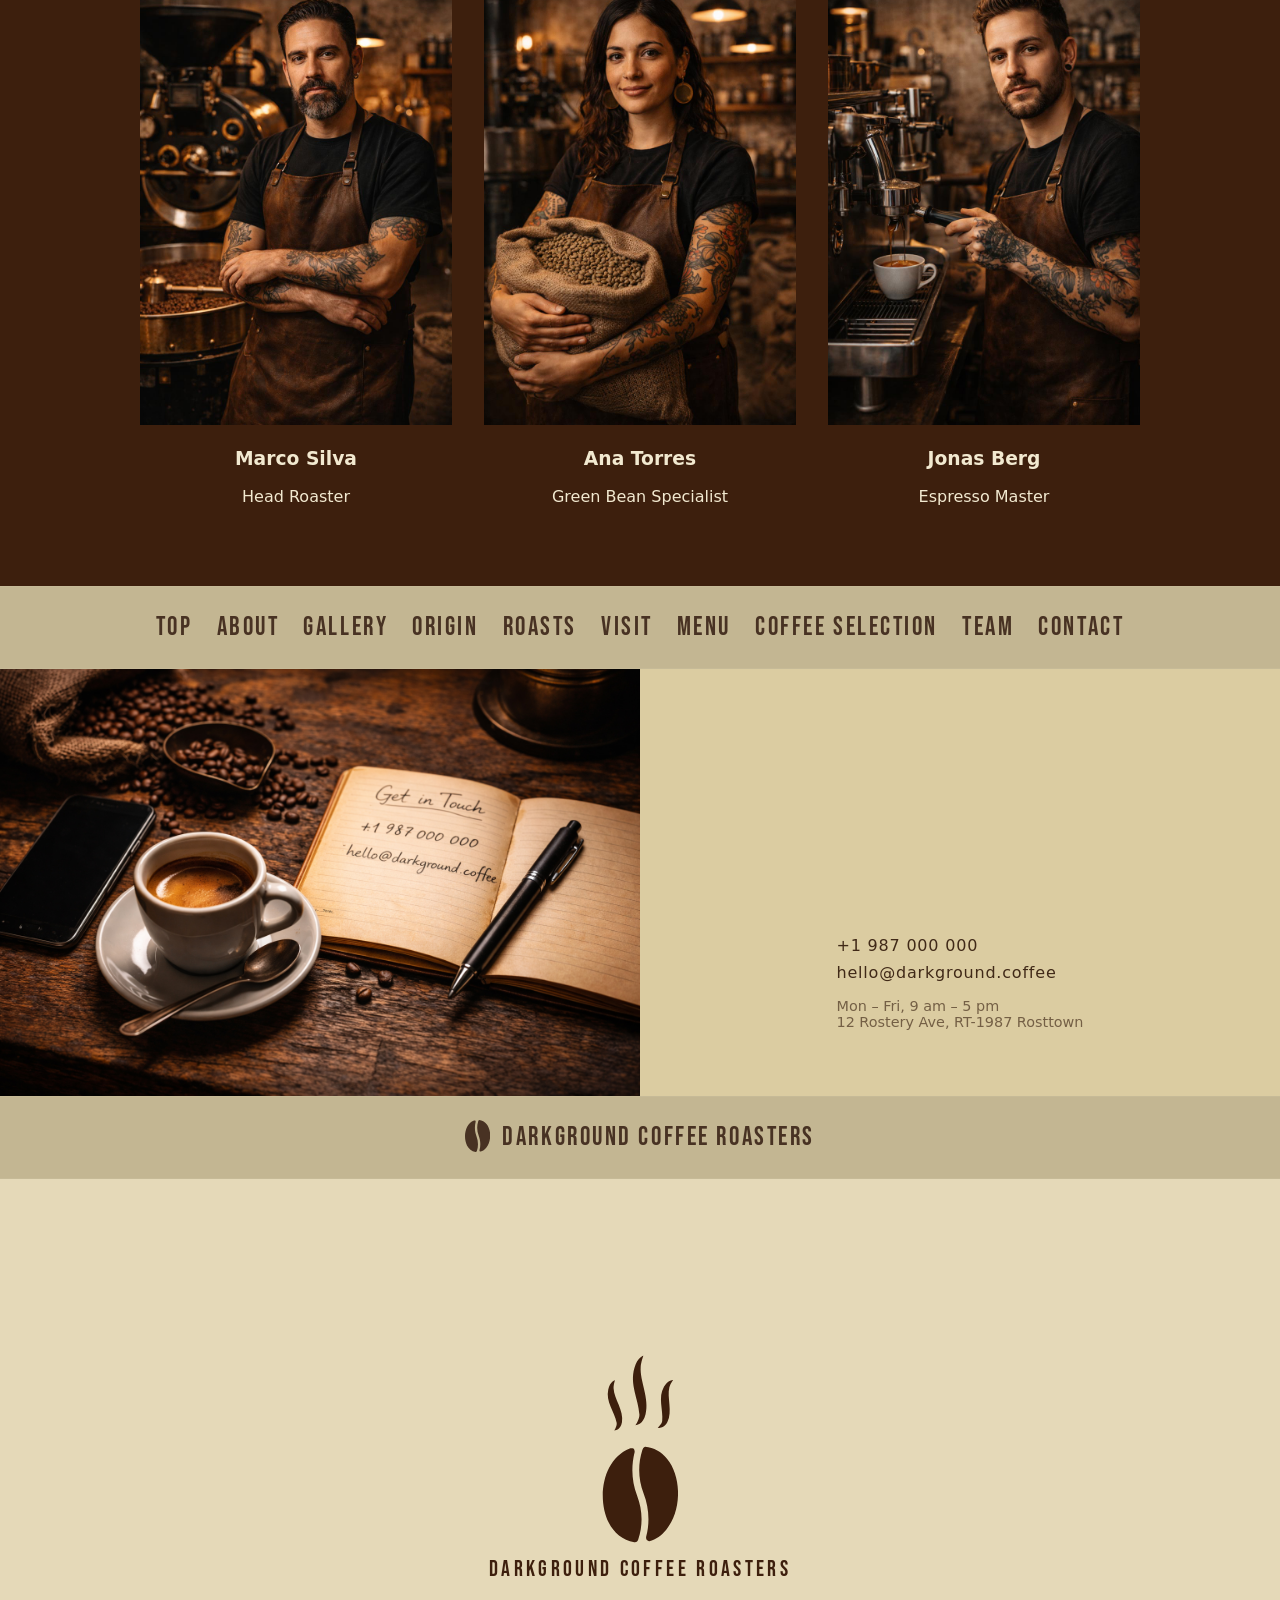
==== commit 0dd7cb7f: "fix: improve WCAG 2.1 AA color contrast compliance - unique aria-labels for all inline-nav elements " ====
--- a/index.html
+++ b/index.html
@@ -18,6 +18,8 @@
     <body>
 
         <!-- INTRO -->
+        <!-- aria-hidden="true": intentionally excluded from a11y tree -->
+        <!-- axe may flag contrast on large intro text — known false positive -->
         <div id="intro" aria-hidden="true">
             <div class="reveal-sequence intro-sequence">
                 <span class="reveal-word">Coffee</span>
@@ -152,7 +154,7 @@
                 </div>
             </section>
 
-            <!-- SECTION ROASTERY GALERY -->
+            <!-- SECTION ROASTERY GALLERY -->
             <section id="gallery" class="section section--mid">
                 <div class="section-inner">
                     <h2 class="reveal">The Roastery</h2>
@@ -187,7 +189,7 @@
             </section>
 
             <!-- INLINE NAV -->
-            <nav class="inline-nav" aria-label="Page navigation">
+            <nav class="inline-nav" aria-label="Navigation after Gallery">
                 <a href="#hero">Top</a>
                 <a href="#about">About</a>
                 <a href="#gallery">Gallery</a>
@@ -236,7 +238,7 @@
             </section>
 
             <!-- INLINE BRAND -->
-            <nav class="inline-nav inline-nav--brand" aria-label="Page navigation">
+            <nav class="inline-nav inline-nav--brand" aria-label="Navigation after Origin">
                 <a href="#hero" class="brand-link">
                     <svg class="brand-logo" xmlns="http://www.w3.org/2000/svg" viewBox="0 0 17.83 22.64"
                         aria-hidden="true" focusable="false">
@@ -296,7 +298,7 @@
             </section>
 
             <!-- INLINE NAV -->
-            <nav class="inline-nav" aria-label="Page navigation">
+            <nav class="inline-nav" aria-label="Navigation after Visit">
                 <a href="#hero">Top</a>
                 <a href="#about">About</a>
                 <a href="#gallery">Gallery</a>
@@ -325,7 +327,7 @@
             </section>
 
             <!-- INLINE NAV -->
-            <nav class="inline-nav" aria-label="Page navigation">
+            <nav class="inline-nav" aria-label="Navigation after Menu">
                 <a href="#hero">Top</a>
                 <a href="#about">About</a>
                 <a href="#gallery">Gallery</a>
@@ -373,7 +375,7 @@
             </section>
 
             <!-- INLINE BRAND -->
-            <nav class="inline-nav inline-nav--brand" aria-label="Page navigation">
+            <nav class="inline-nav inline-nav--brand" aria-label="Navigation after Coffee">
                 <a href="#hero" class="brand-link">
                     <svg class="brand-logo" xmlns="http://www.w3.org/2000/svg" viewBox="0 0 17.83 22.64"
                         aria-hidden="true" focusable="false">
@@ -422,7 +424,7 @@
             </section>
 
             <!-- INLINE NAV -->
-            <nav class="inline-nav" aria-label="Page navigation">
+            <nav class="inline-nav" aria-label="Navigation after Team">
                 <a href="#hero">Top</a>
                 <a href="#about">About</a>
                 <a href="#gallery">Gallery</a>
@@ -457,7 +459,7 @@
                         <div class="contact-info reveal">
                             <a href="tel:+1987000000">+1 987 000 000</a>
                             <a href="mailto:hello@darkground.coffee">hello@darkground.coffee</a>
-                            <p style="opacity:0.4; font-size:0.85rem; margin-top:0.5rem;">
+                            <p>
                                 Mon – Fri, 9 am – 5 pm<br>
                                 12 Rostery Ave, RT-1987 Rosttown
                             </p>
@@ -468,7 +470,7 @@
             </section>
 
             <!-- INLINE BRAND -->
-            <nav class="inline-nav inline-nav--brand" aria-label="Page navigation">
+            <nav class="inline-nav inline-nav--brand" aria-label="Navigation after Contact">
                 <a href="#hero" class="brand-link">
                     <svg class="brand-logo" xmlns="http://www.w3.org/2000/svg" viewBox="0 0 17.83 22.64"
                         aria-hidden="true" focusable="false">
--- a/css/style.css
+++ b/css/style.css
@@ -251,7 +251,7 @@
     }
 
     to {
-        opacity: 0.4;
+        opacity: 0.5;
         transform: scale(1);
     }
 }
@@ -304,7 +304,7 @@
     font-size: clamp(0.9rem, 2.5vw, 1.6rem);
     letter-spacing: 0.2em;
     /* text-transform: uppercase; */
-    opacity: 0.6;
+    opacity: 0.7;
 }
 
 /* ==== LAYOUT ==== */
@@ -509,7 +509,7 @@
     /* text-transform: uppercase; */
     color: var(--creme);
     text-decoration: none;
-    opacity: 0.4;
+    opacity: 0.8;
     transition: opacity 0.2s;
 }
 
@@ -823,9 +823,15 @@
     font-size: 1rem;
     color: inherit;
     text-decoration: none;
-    opacity: 0.65;
+    opacity: 0.9;
     letter-spacing: 0.05em;
     transition: opacity 0.2s;
+}
+
+.contact-info p {
+    opacity: 0.6;
+    font-size: 0.9rem;
+    margin-top: 0.5rem;
 }
 
 .contact-info a:hover {
@@ -859,7 +865,7 @@
 .footer a {
     color: var(--creme);
     text-decoration: none;
-    opacity: 0.45;
+    opacity: 0.65;
     transition: opacity 0.2s;
 }
 
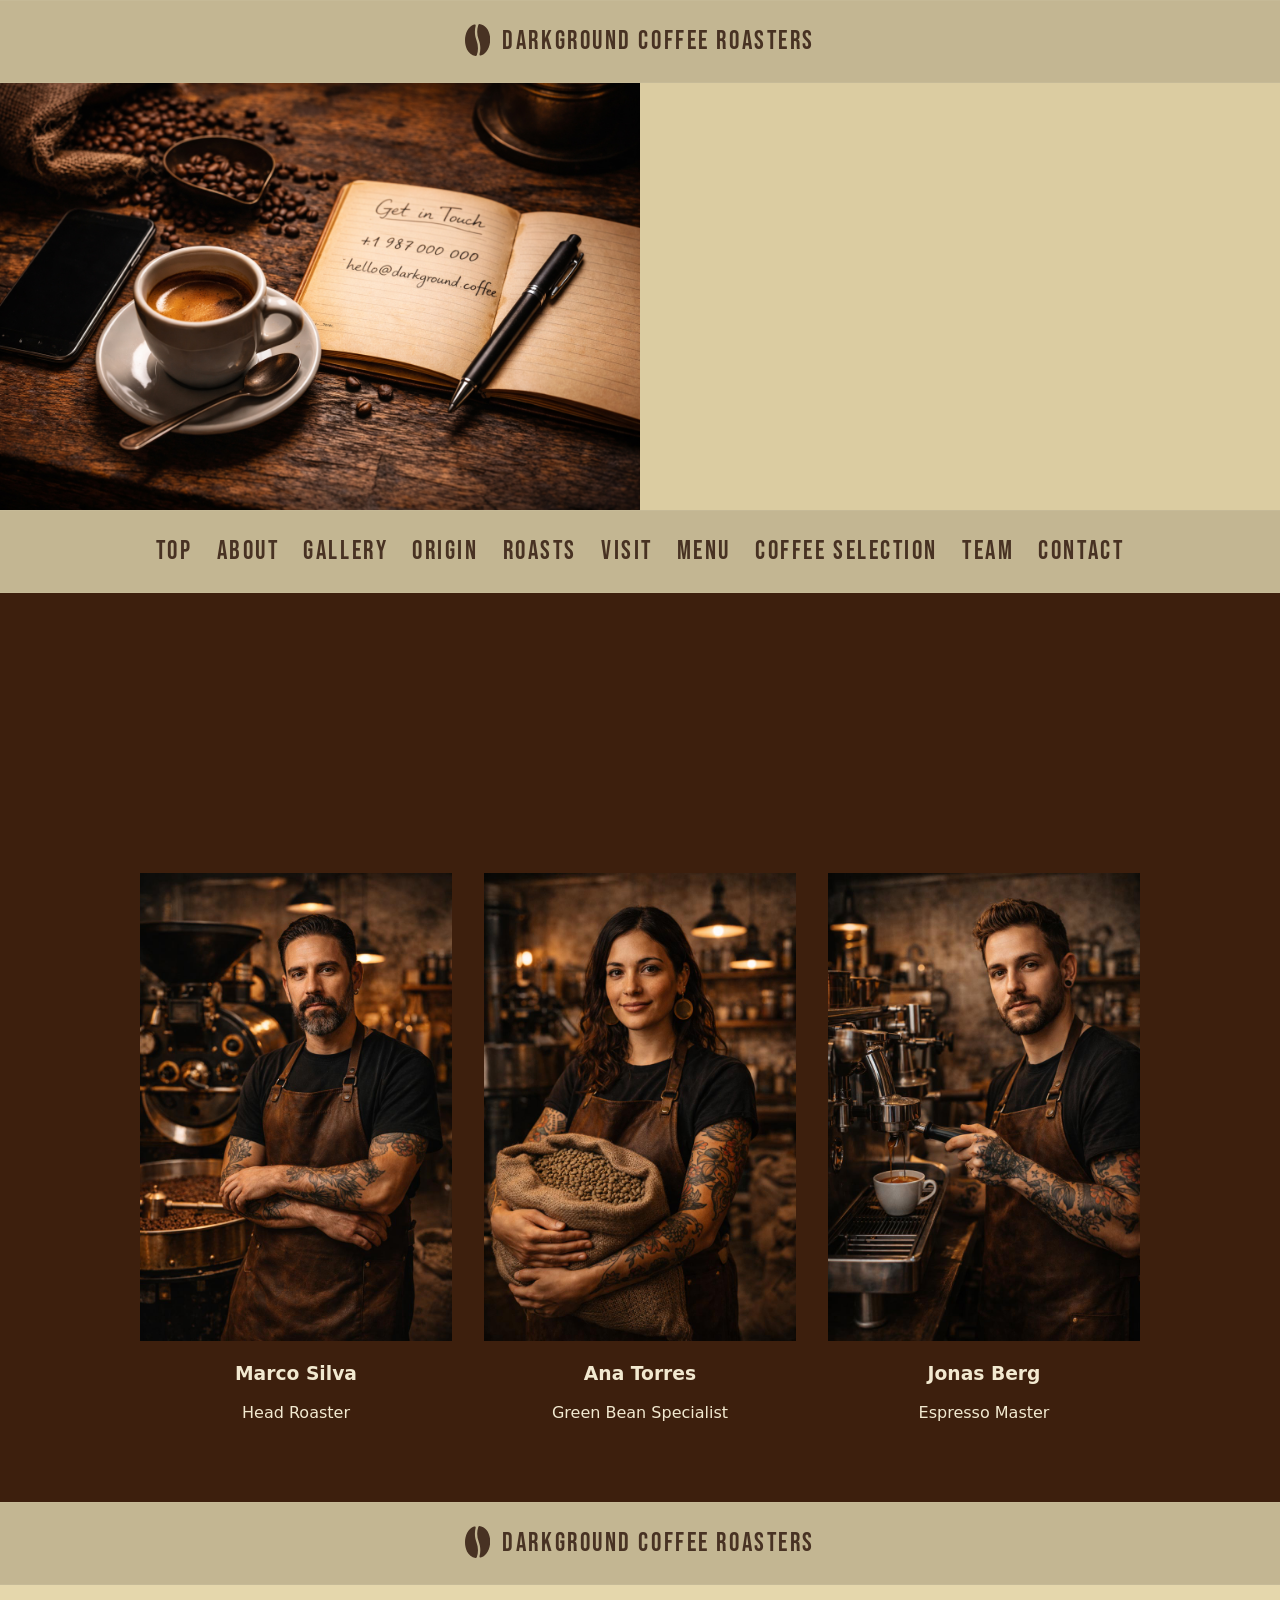
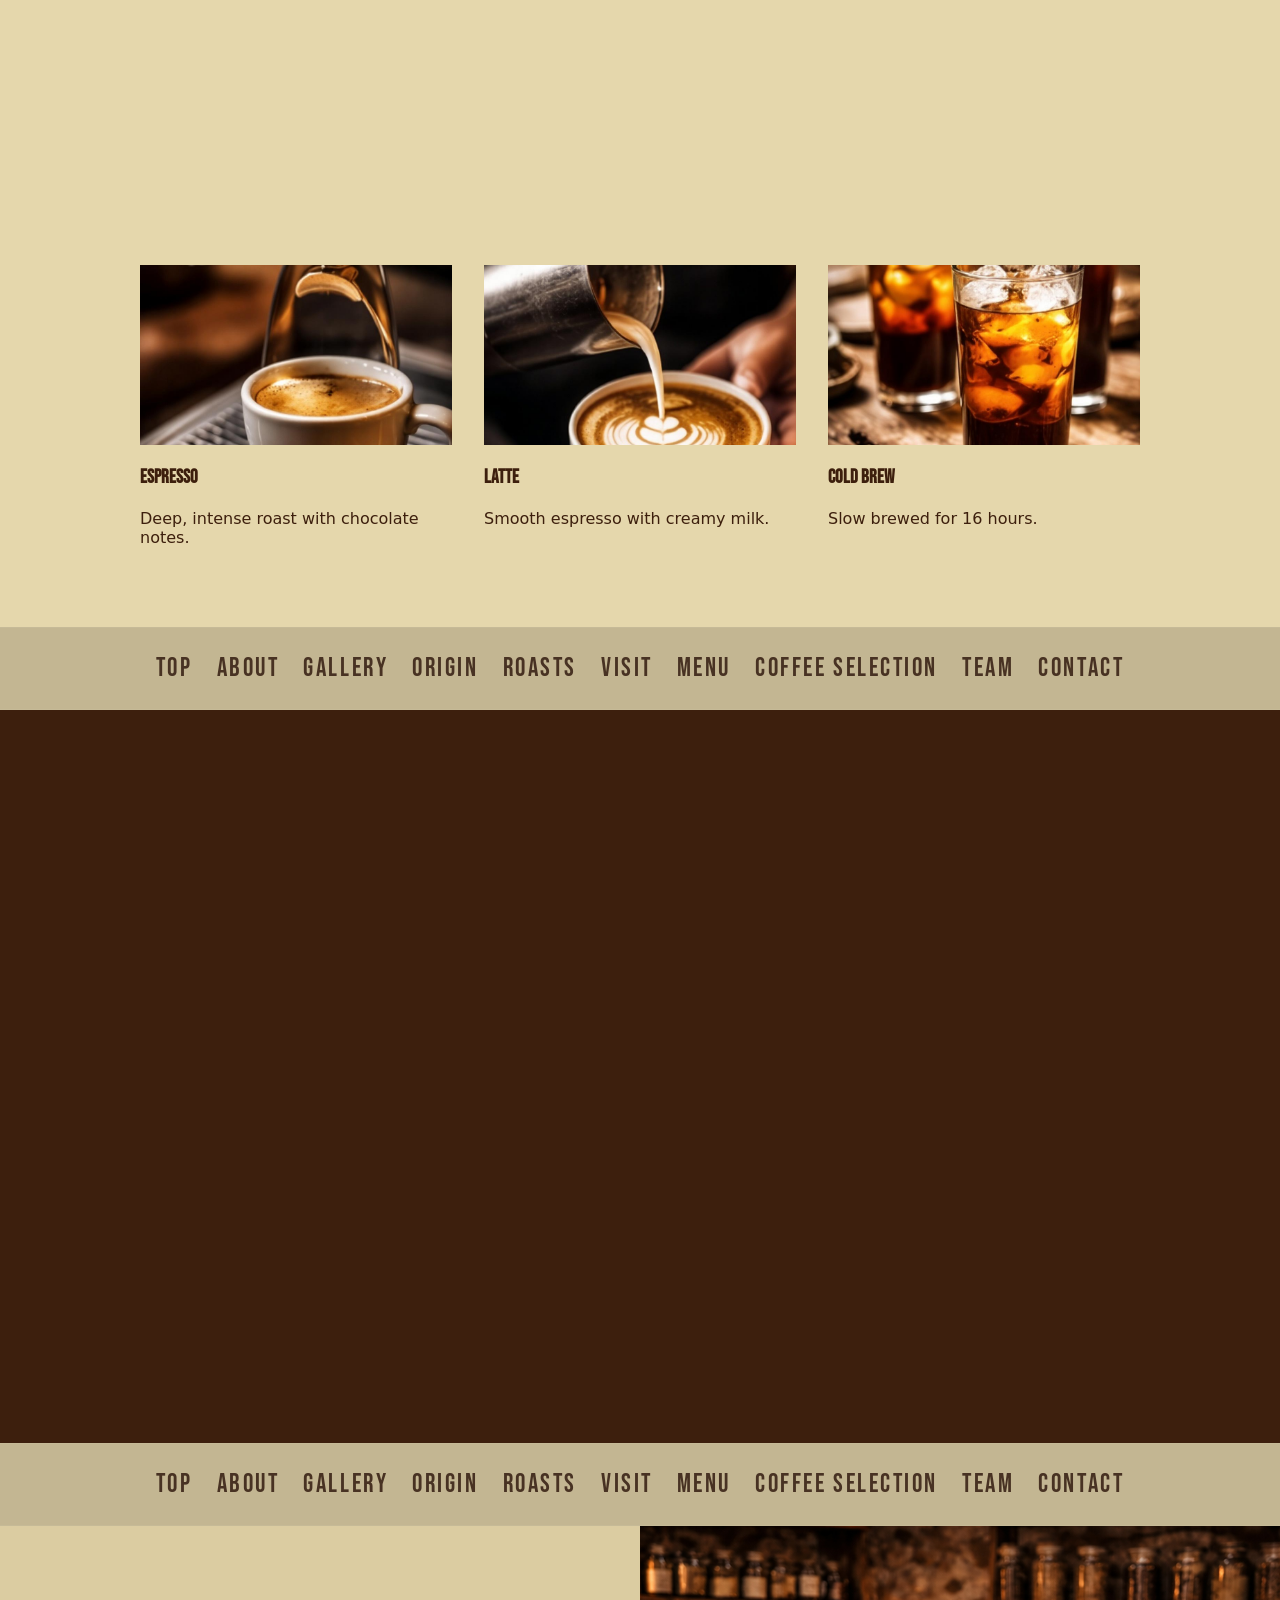
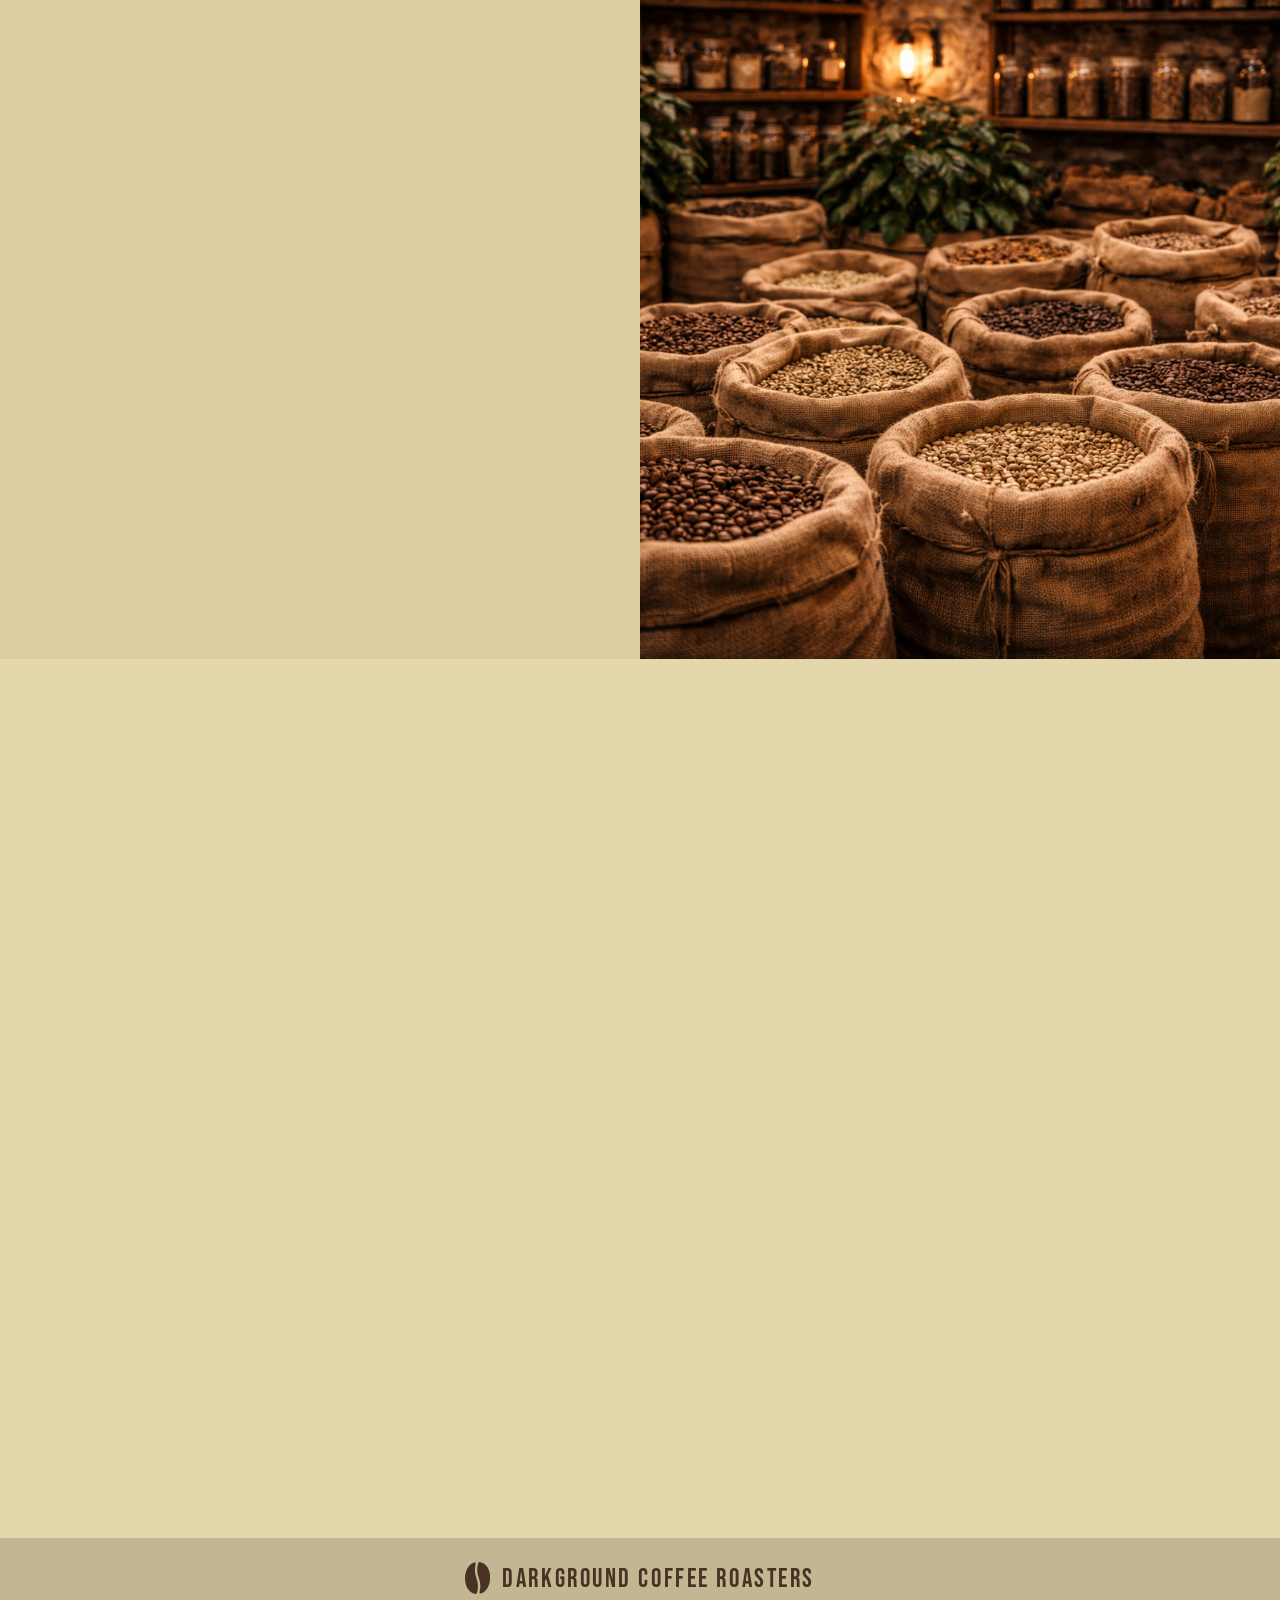
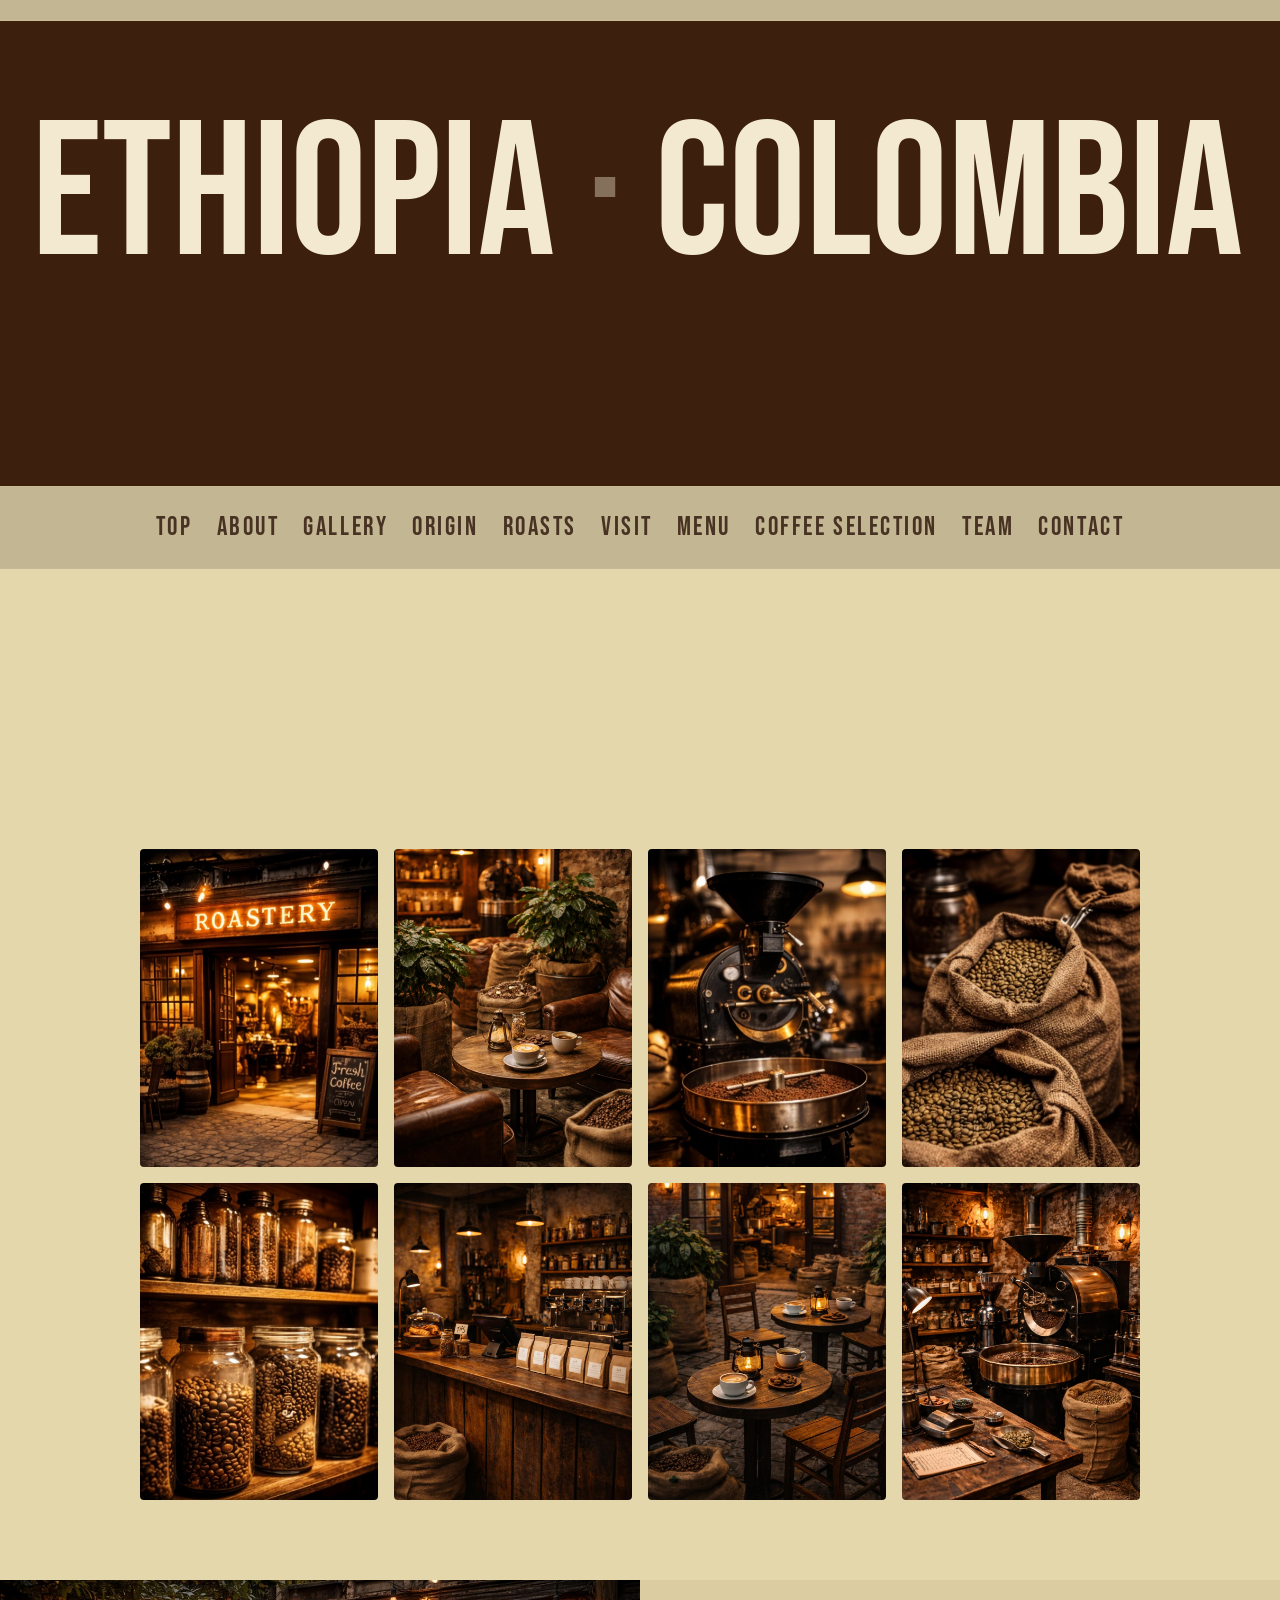
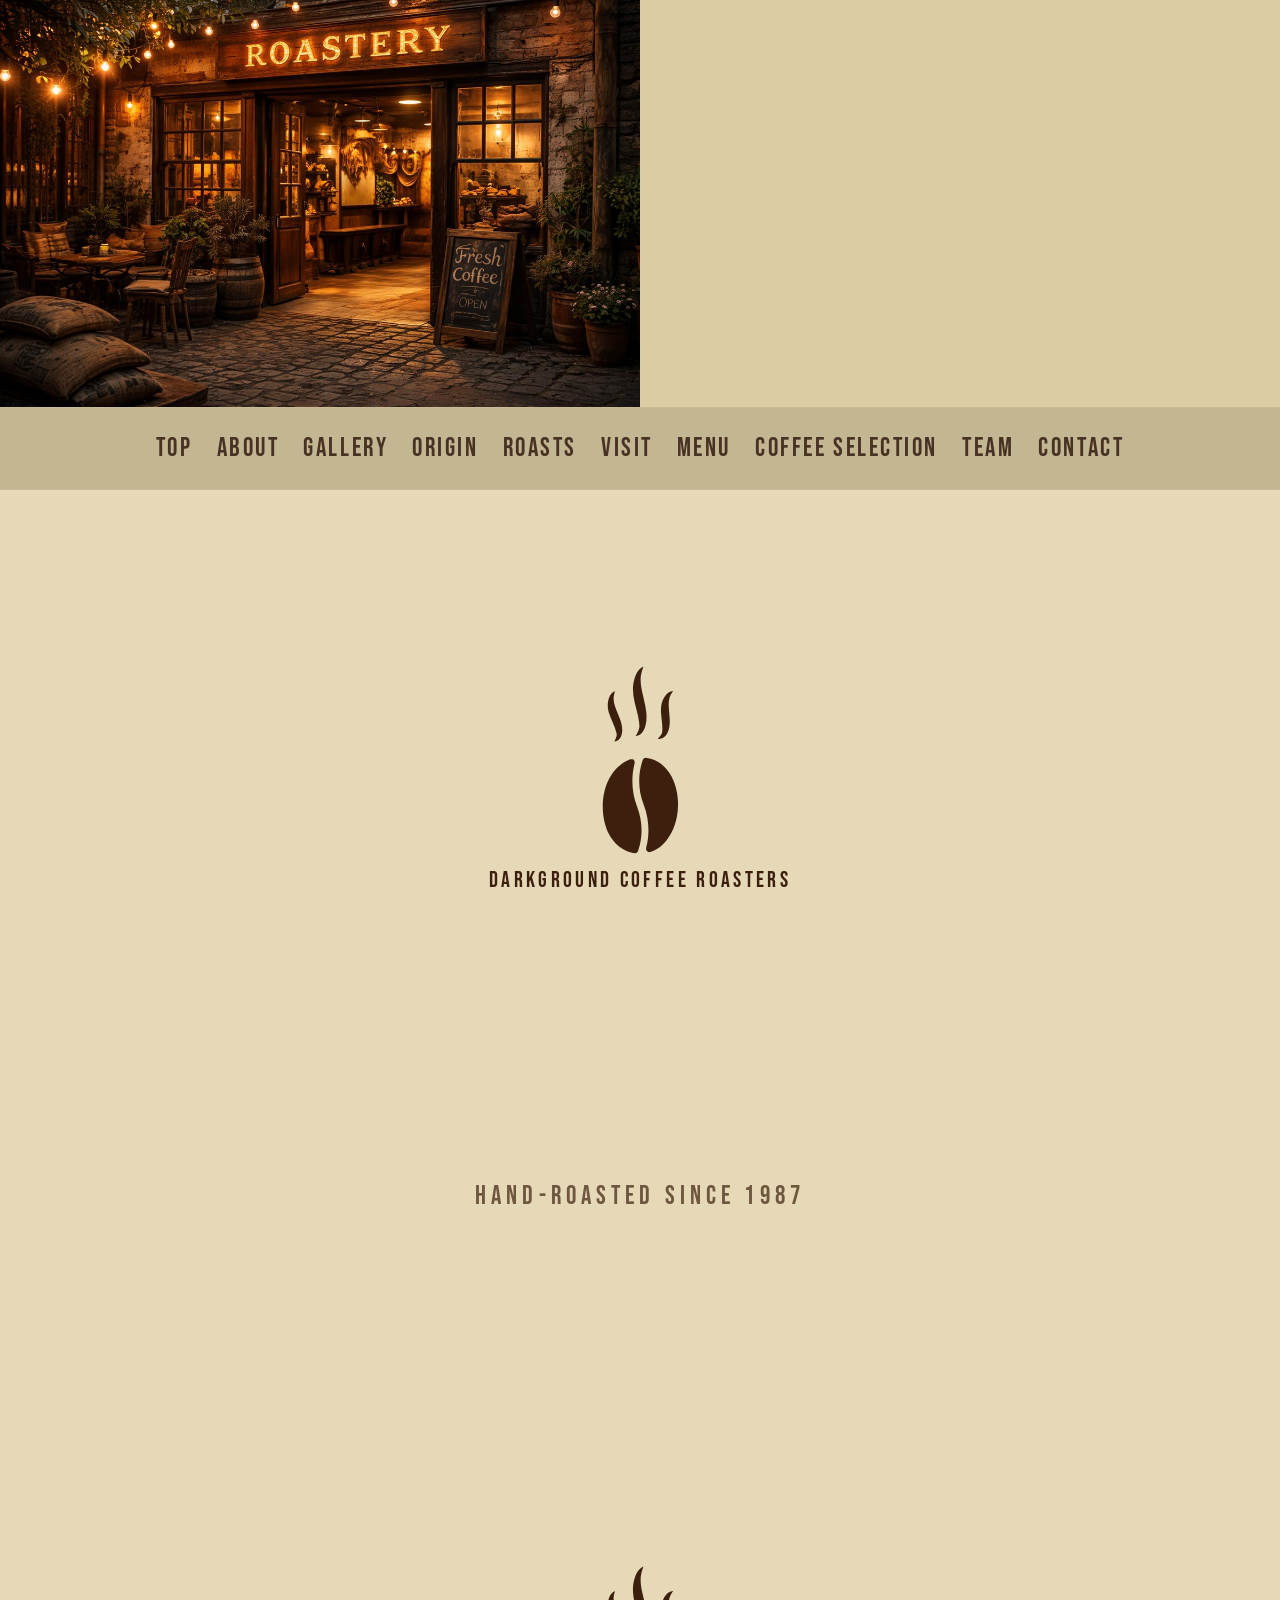
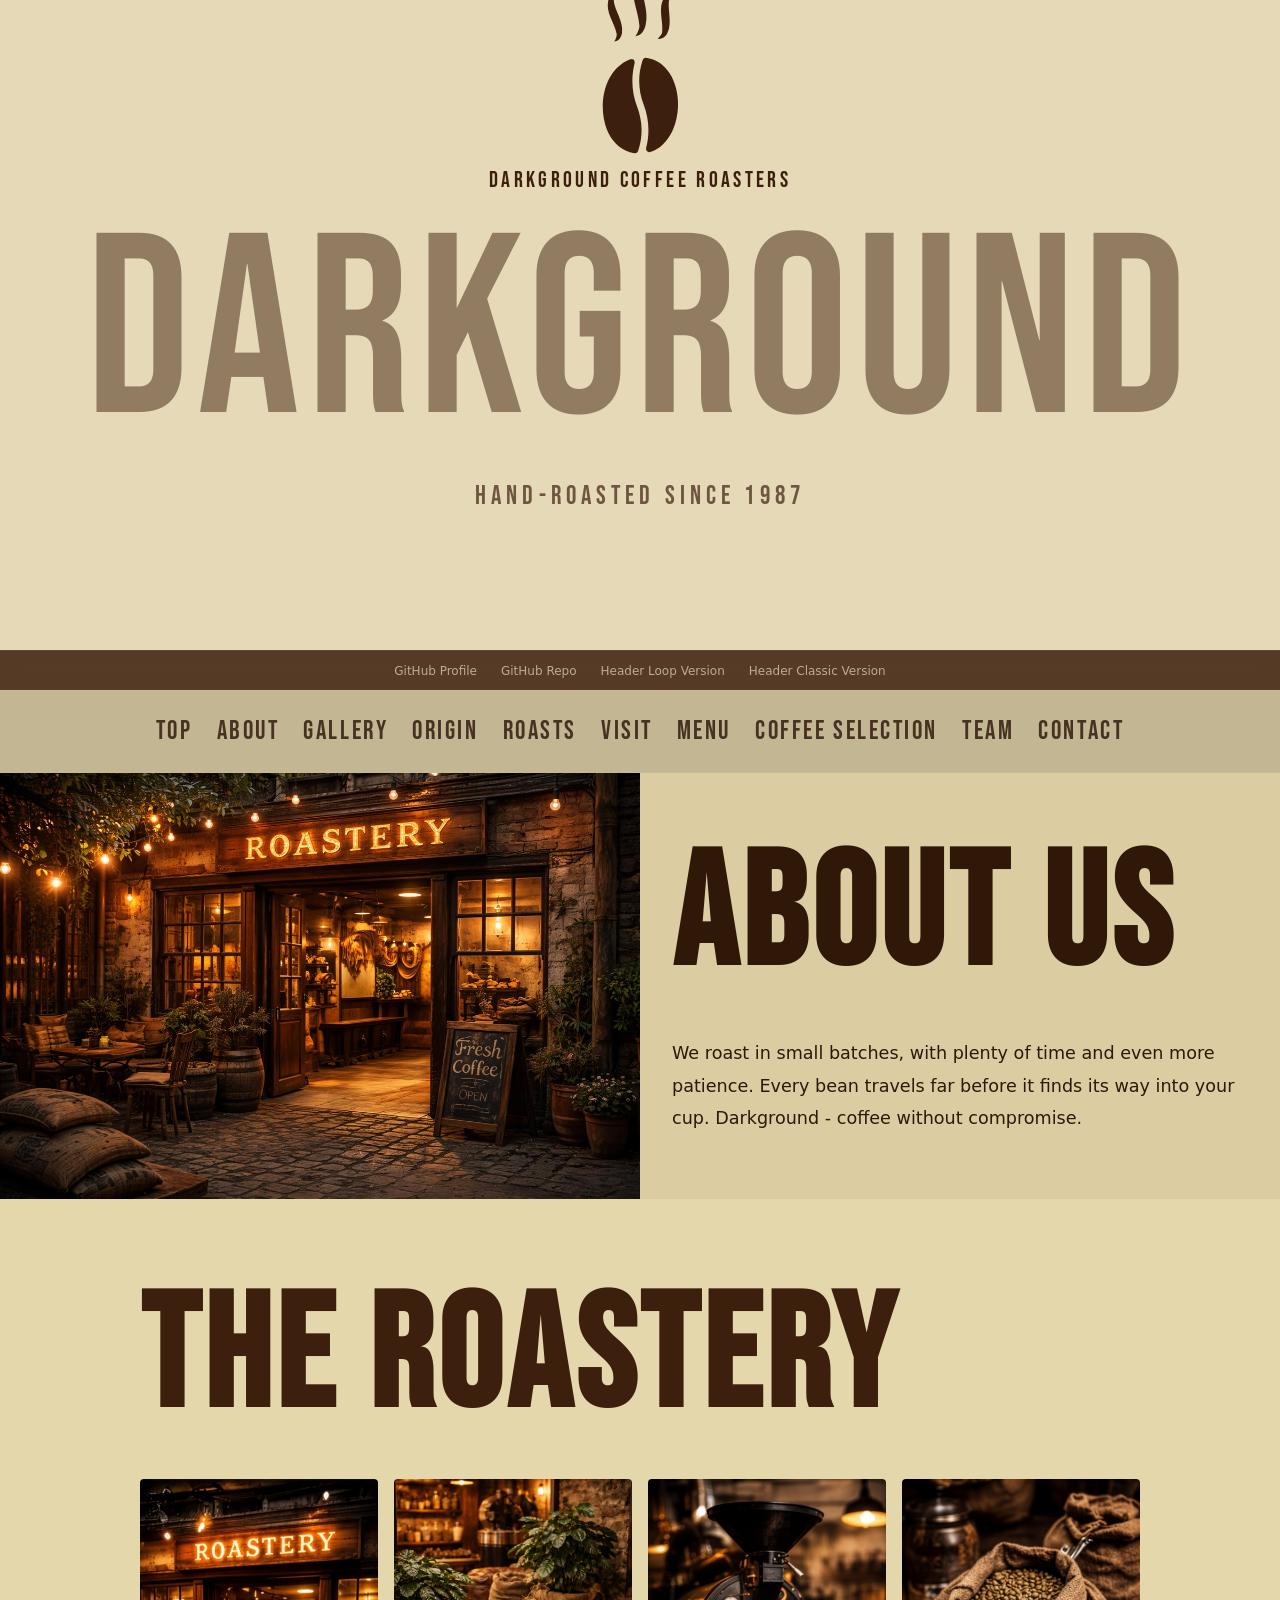
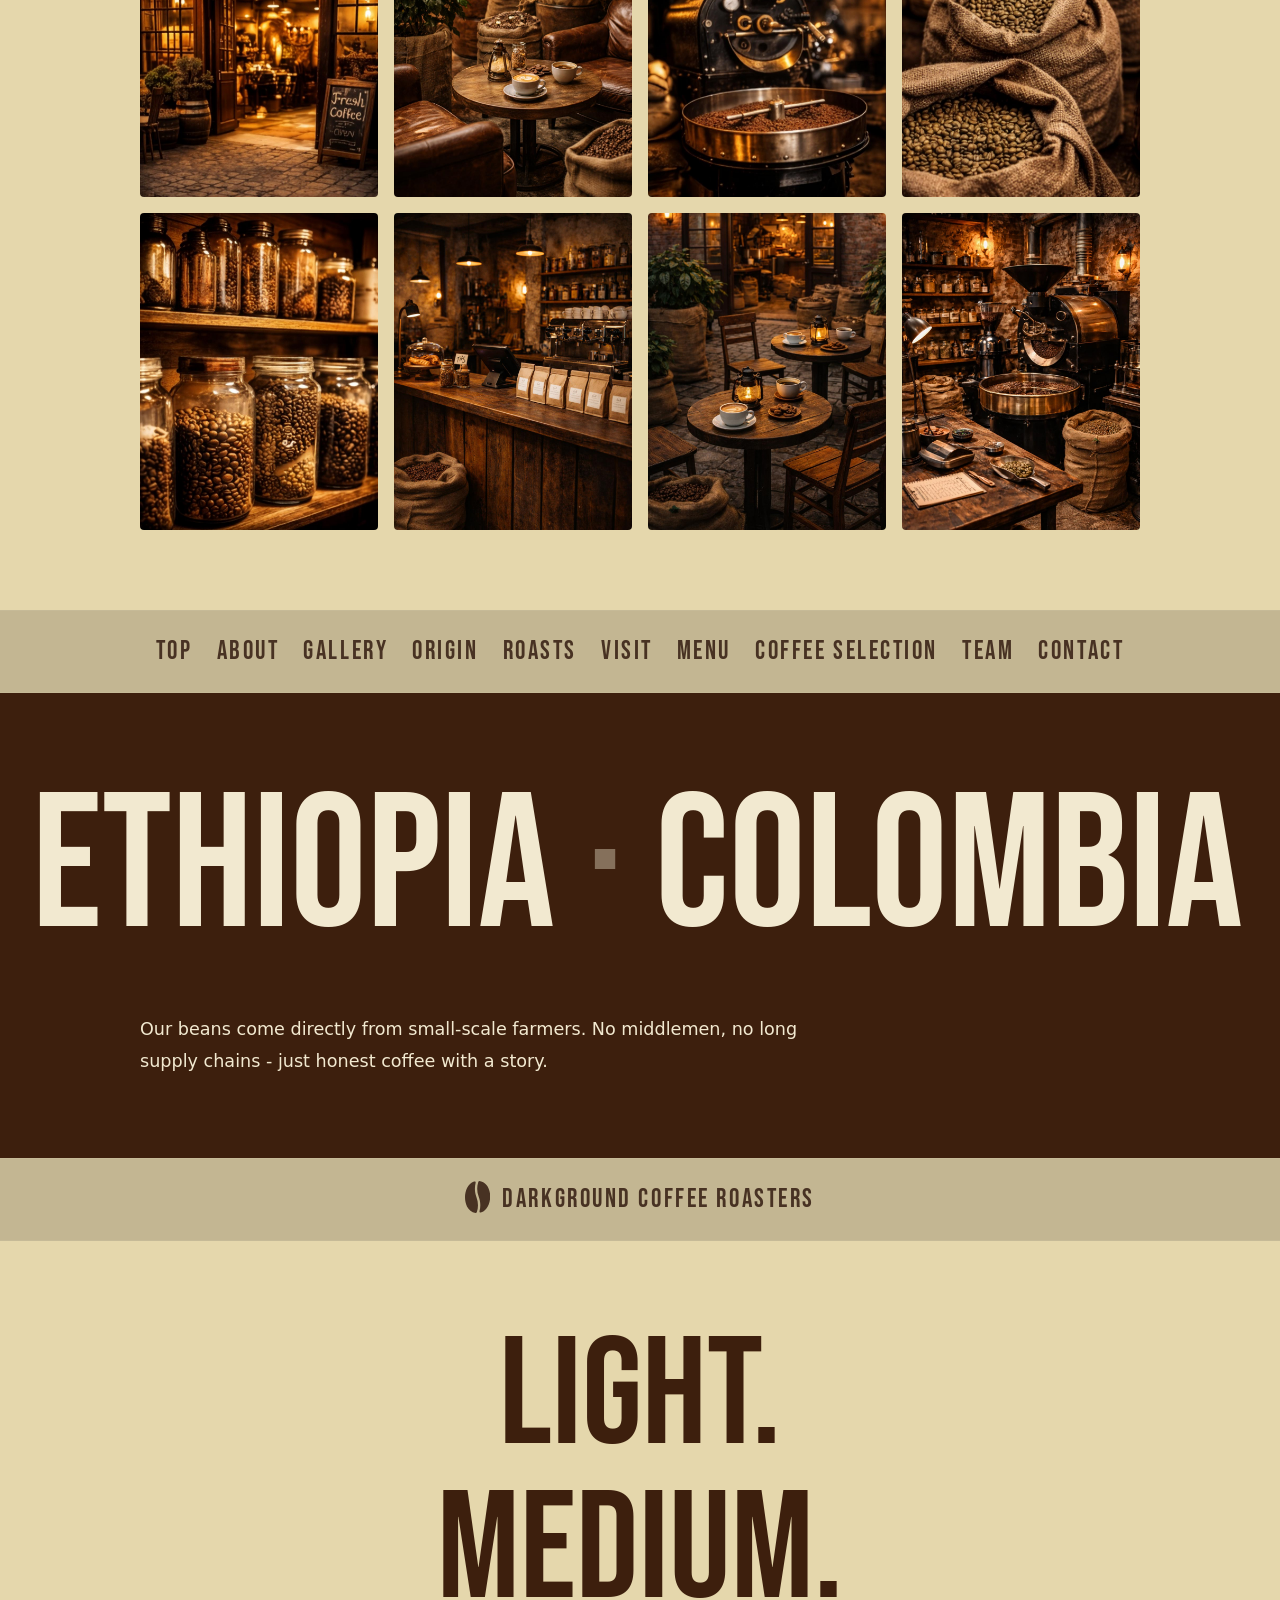
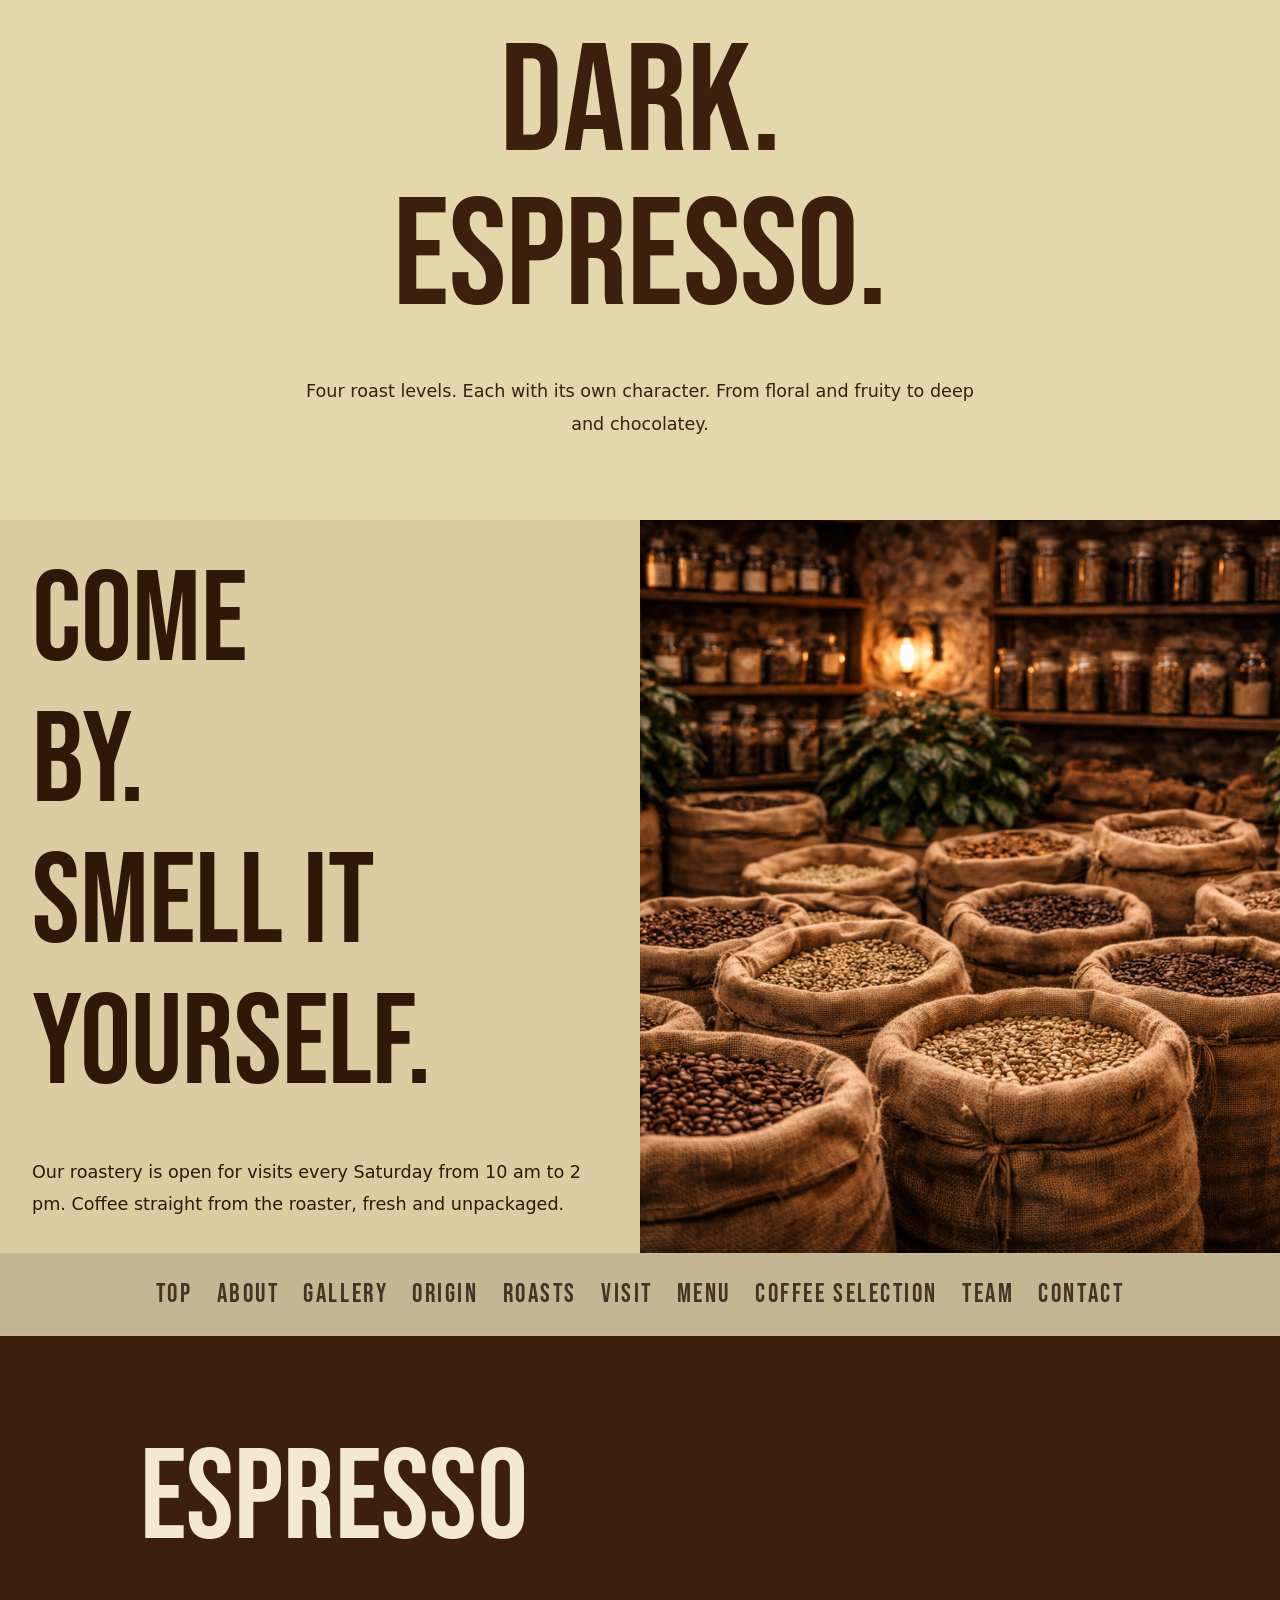
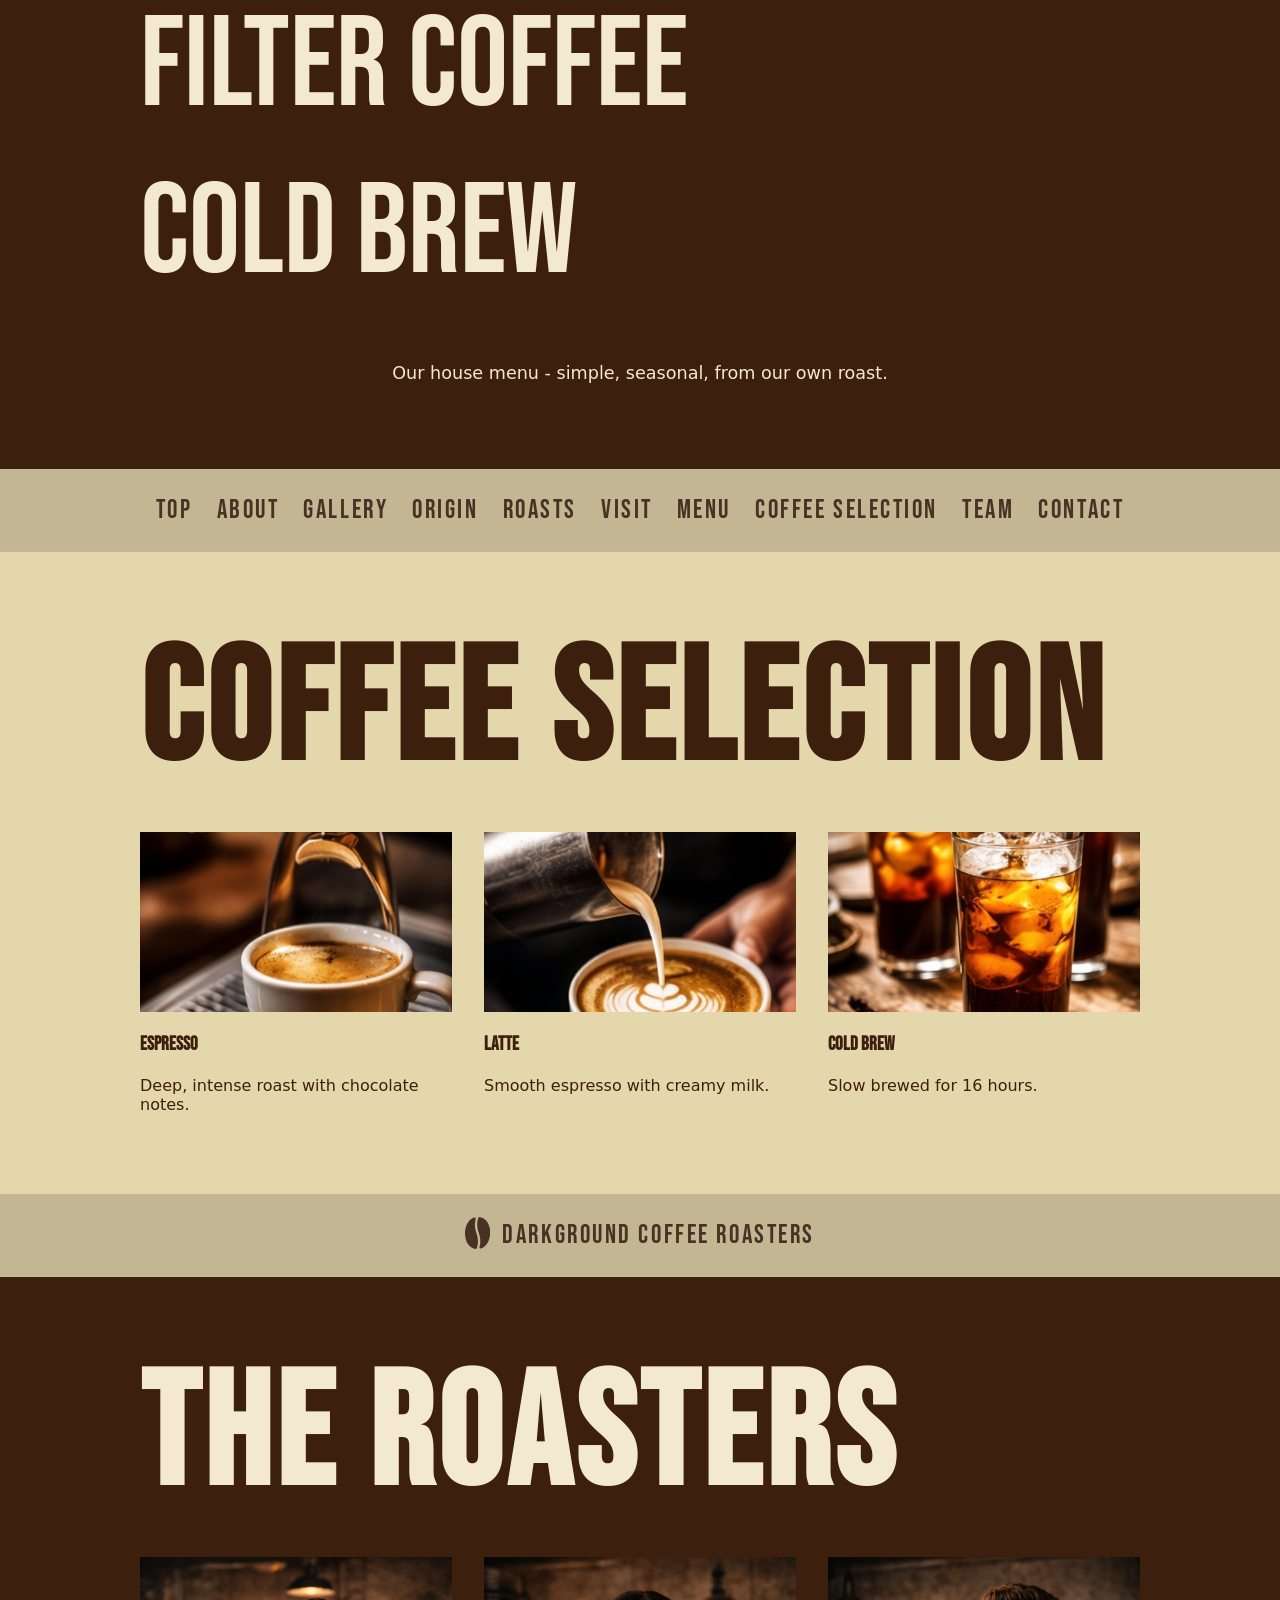
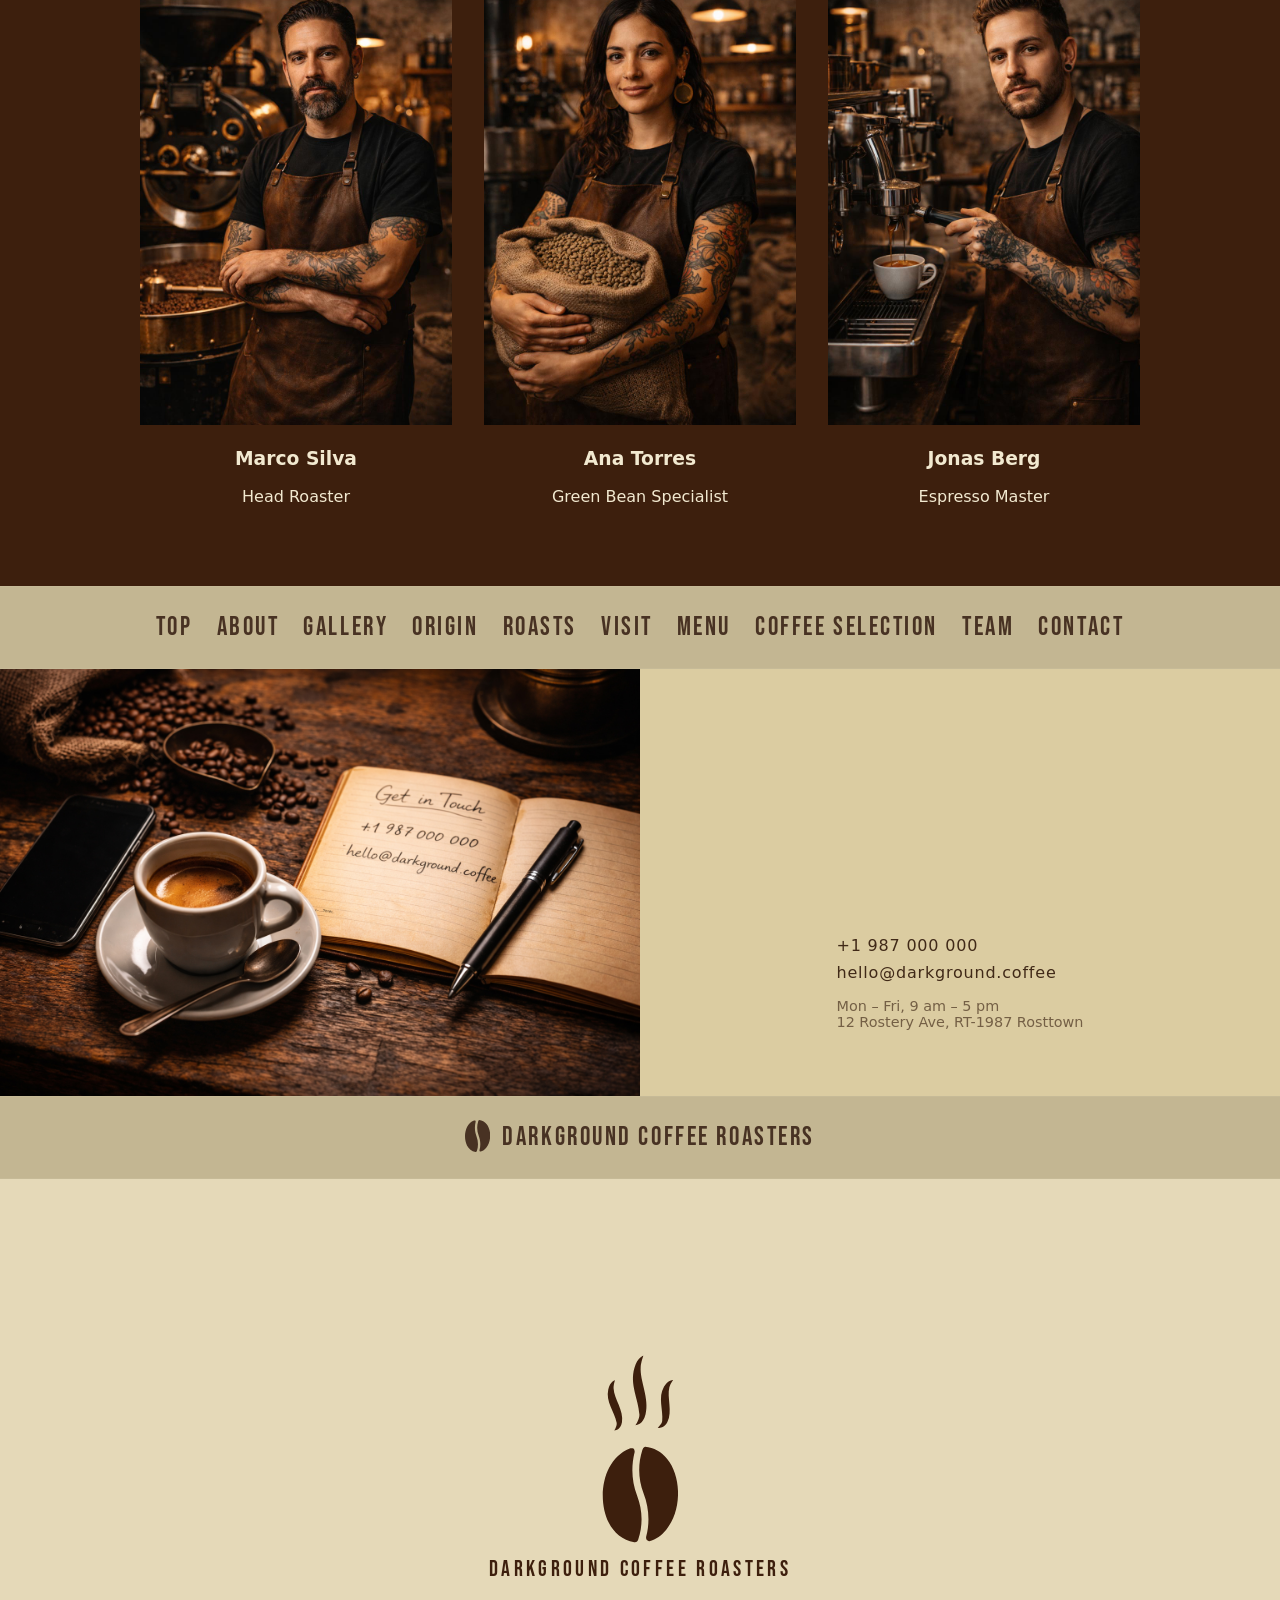
==== commit 11cd604b: "feat: add header-classic version (no loop) - header-classic.html - static header, no endless loop - " ====
--- a/index.html
+++ b/index.html
@@ -492,7 +492,8 @@
                 <a href="https://github.com/dontdevpanic" target="_blank" rel="noopener">GitHub Profile</a>
                 <a href="https://github.com/dontdevpanic/darkground-coffee" target="_blank" rel="noopener">GitHub
                     Repo</a>
-                <a href="header-loop.html" target="_self" rel="noopener">Header Loop Version</a>
+                <a href="header-loop.html" rel="noopener">Header Loop Version</a>
+                <a href="header-classic.html" rel="noopener">Header Classic Version</a>
             </nav>
         </footer>
 
